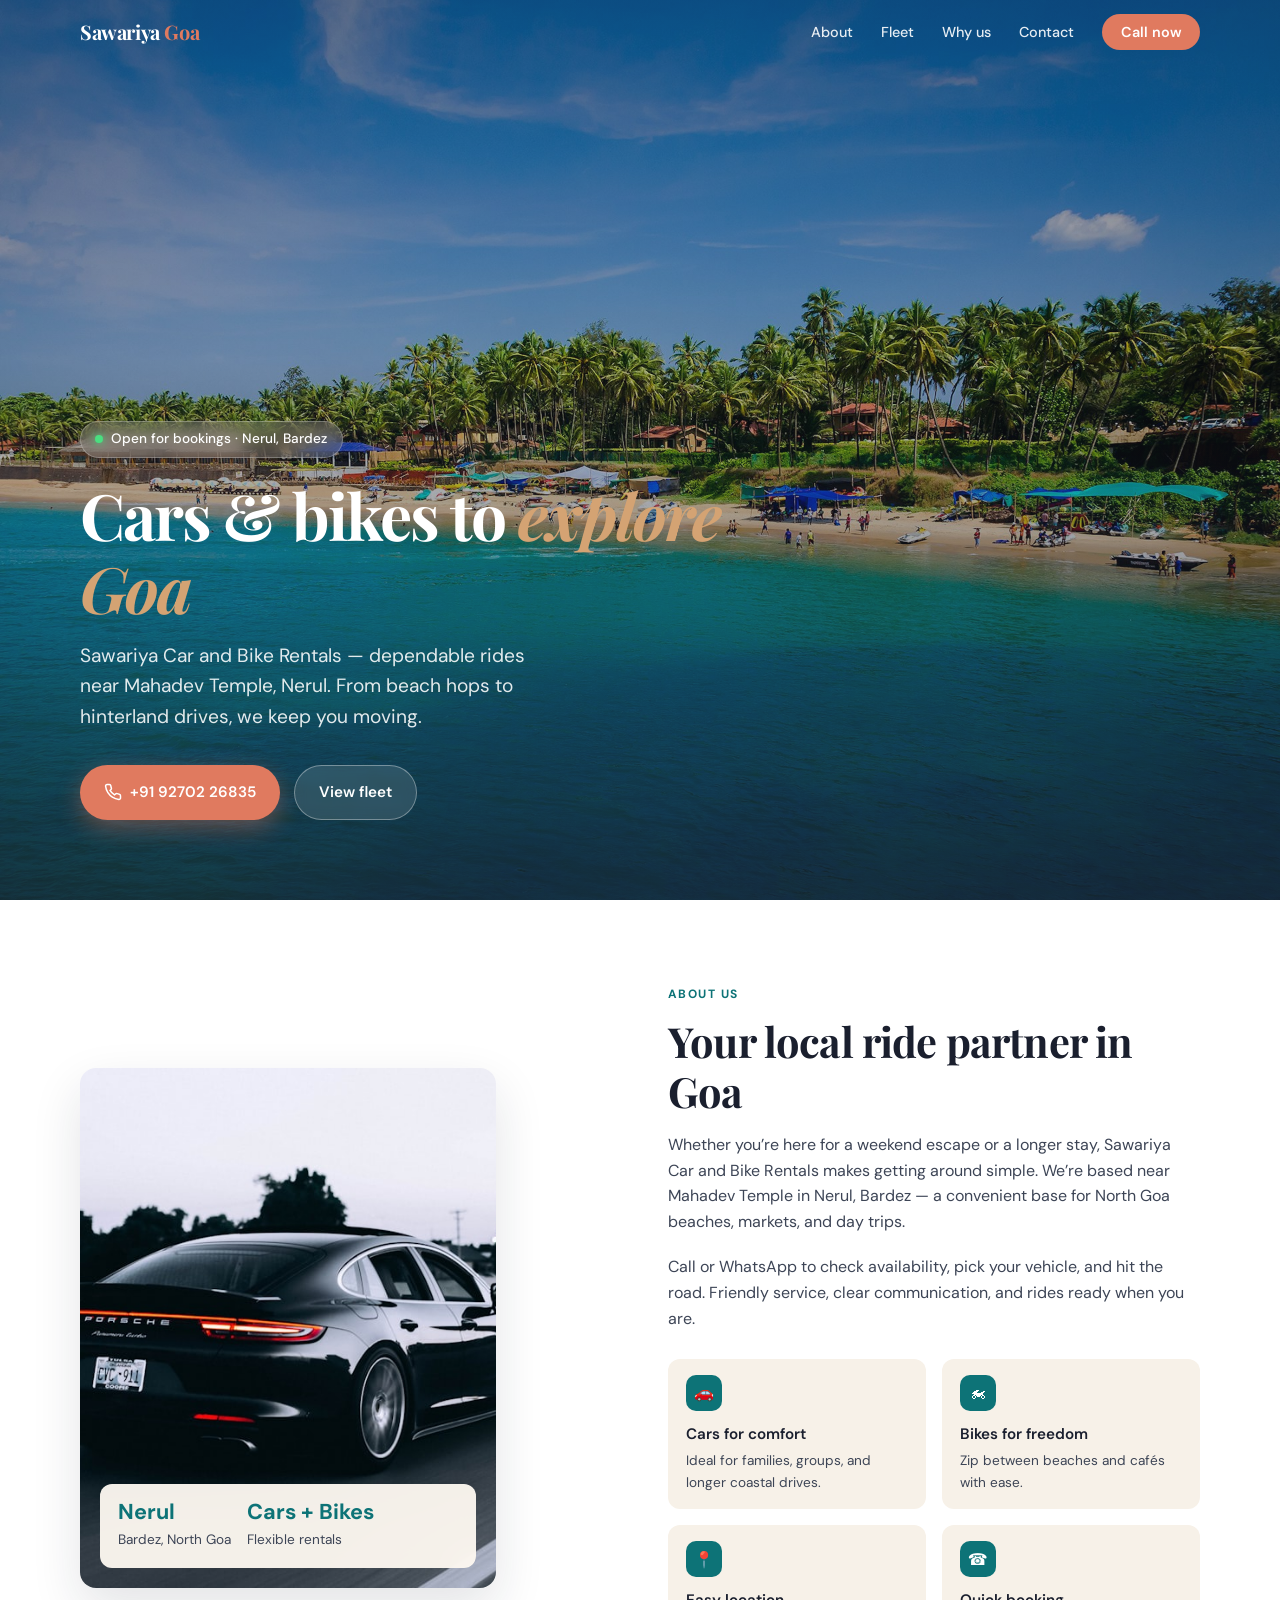
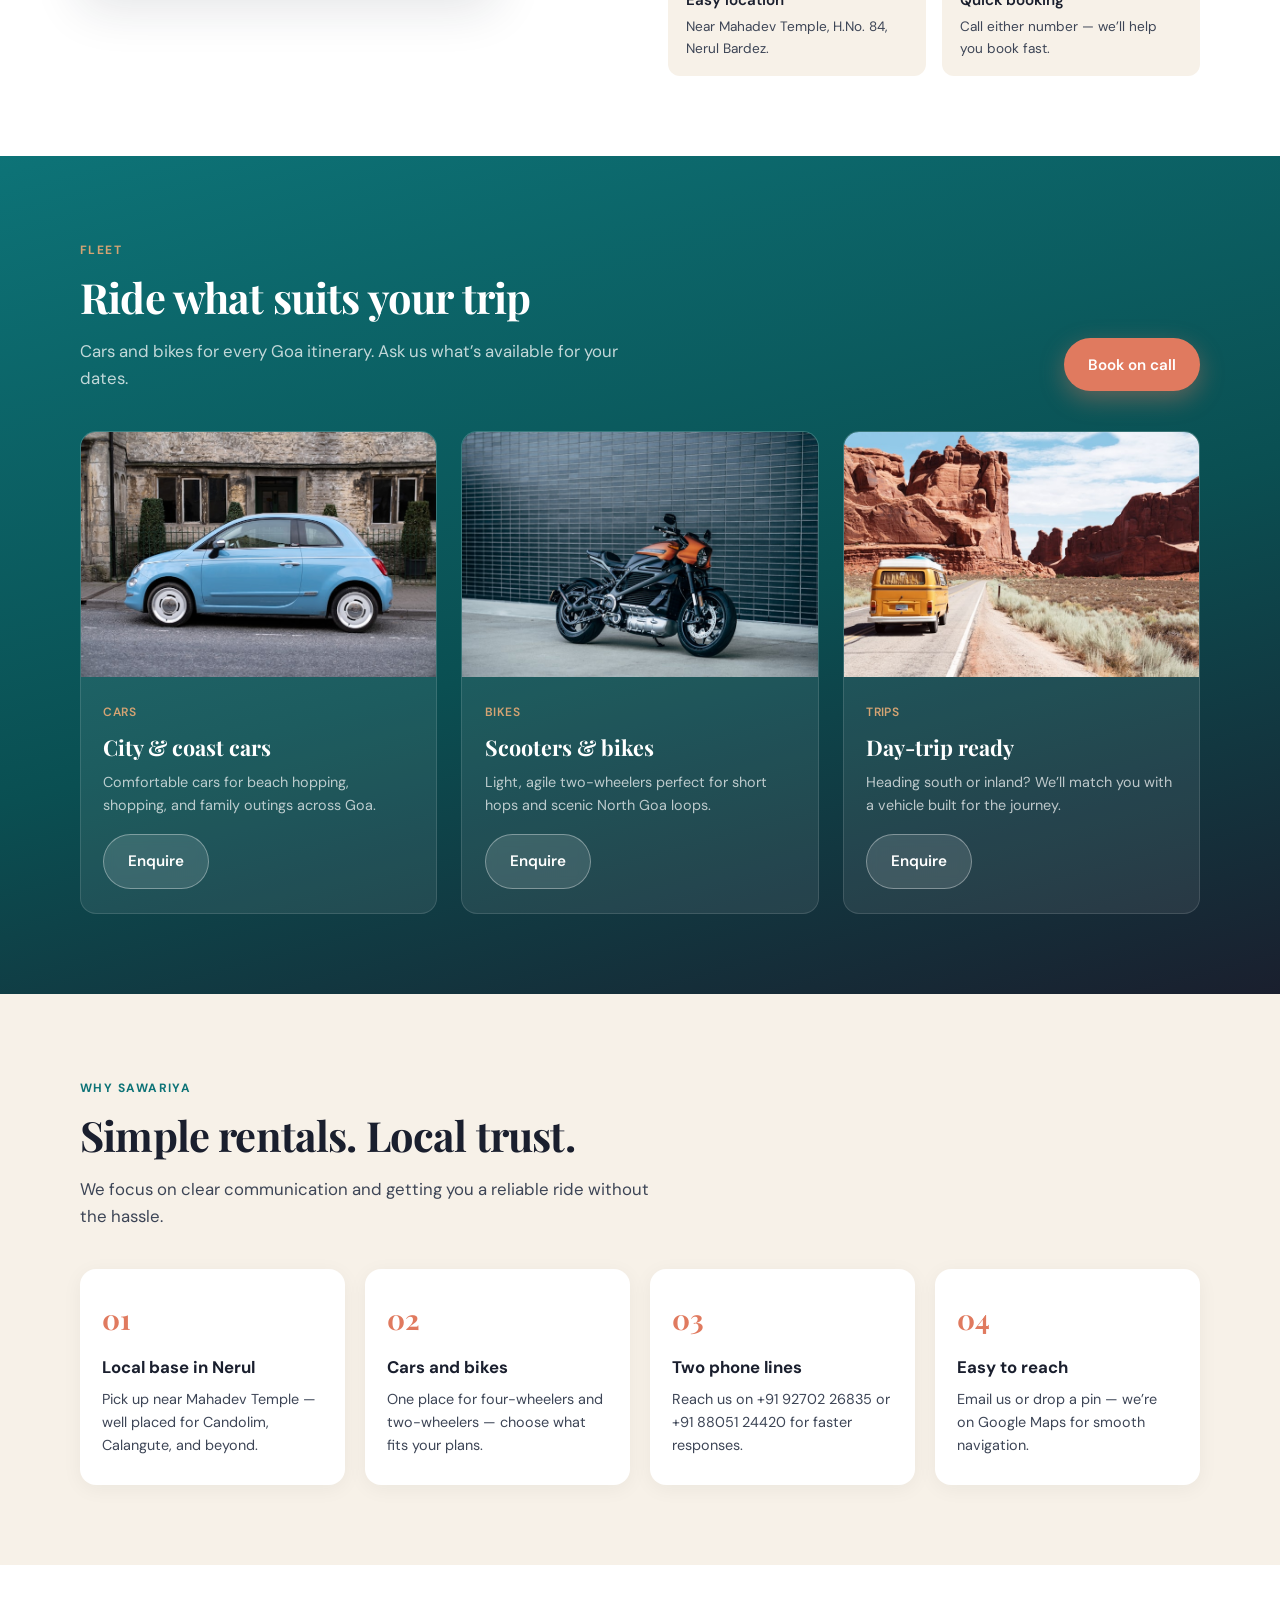
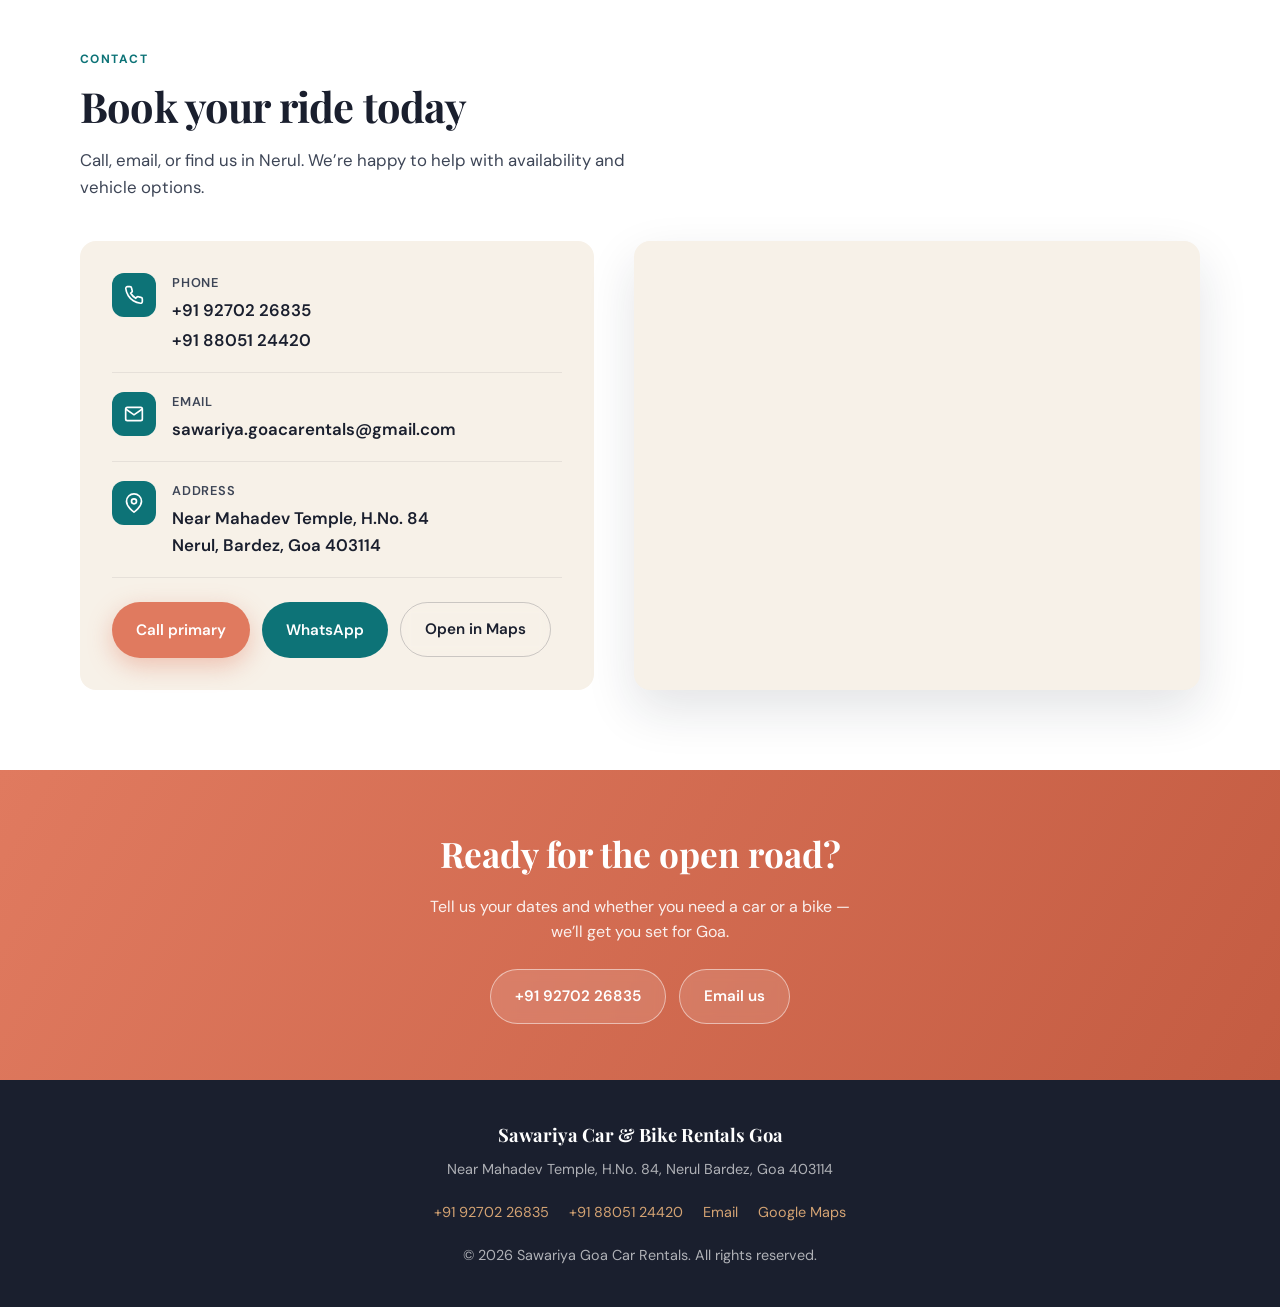
==== index.html @ ad6f406b "intitial commit" ====
<!DOCTYPE html>
<html lang="en">
<head>
  <meta charset="UTF-8" />
  <meta name="viewport" content="width=device-width, initial-scale=1.0" />
  <title>Sawariya Car & Bike Rentals Goa | Explore Goa Your Way</title>
  <meta name="description" content="Sawariya Car and Bike Rentals Goa — reliable cars and bikes near Mahadev Temple, Nerul, Bardez. Call +91 92702 26835." />
  <link rel="preconnect" href="https://fonts.googleapis.com" />
  <link rel="preconnect" href="https://fonts.gstatic.com" crossorigin />
  <link href="https://fonts.googleapis.com/css2?family=DM+Sans:ital,opsz,wght@0,9..40,400;0,9..40,500;0,9..40,600;0,9..40,700;1,9..40,400&family=Playfair+Display:wght@600;700&display=swap" rel="stylesheet" />
  <style>
    :root {
      --sand: #f7f1e8;
      --cream: #fffaf3;
      --ink: #1a1f2e;
      --ink-soft: #3d4556;
      --teal: #0d7377;
      --teal-dark: #095456;
      --coral: #e07a5f;
      --coral-hover: #c96a52;
      --gold: #d4a373;
      --white: #ffffff;
      --shadow: 0 20px 50px rgba(26, 31, 46, 0.12);
      --radius: 16px;
      --max: 1120px;
    }

    *, *::before, *::after { box-sizing: border-box; margin: 0; padding: 0; }

    html { scroll-behavior: smooth; }

    body {
      font-family: "DM Sans", system-ui, sans-serif;
      color: var(--ink);
      background: var(--cream);
      line-height: 1.6;
      overflow-x: hidden;
    }

    img { max-width: 100%; display: block; }

    a { color: inherit; text-decoration: none; }

    /* ——— Nav ——— */
    .nav {
      position: fixed;
      top: 0; left: 0; right: 0;
      z-index: 100;
      padding: 1rem 1.5rem;
      transition: background 0.3s, box-shadow 0.3s, padding 0.3s;
    }

    .nav.scrolled {
      background: rgba(255, 250, 243, 0.92);
      backdrop-filter: blur(12px);
      box-shadow: 0 4px 24px rgba(26, 31, 46, 0.08);
      padding: 0.75rem 1.5rem;
    }

    .nav-inner {
      max-width: var(--max);
      margin: 0 auto;
      display: flex;
      align-items: center;
      justify-content: space-between;
      gap: 1rem;
    }

    .logo {
      font-family: "Playfair Display", serif;
      font-weight: 700;
      font-size: 1.25rem;
      letter-spacing: -0.02em;
      color: var(--white);
      transition: color 0.3s;
    }

    .nav.scrolled .logo { color: var(--ink); }

    .logo span { color: var(--coral); }

    .nav-links {
      display: flex;
      align-items: center;
      gap: 1.75rem;
      list-style: none;
    }

    .nav-links a {
      font-size: 0.9rem;
      font-weight: 500;
      color: rgba(255, 255, 255, 0.9);
      transition: color 0.2s;
    }

    .nav.scrolled .nav-links a { color: var(--ink-soft); }

    .nav-links a:hover { color: var(--coral); }

    .nav-cta {
      background: var(--coral) !important;
      color: var(--white) !important;
      padding: 0.55rem 1.15rem;
      border-radius: 999px;
      font-weight: 600 !important;
    }

    .nav-cta:hover { background: var(--coral-hover) !important; color: var(--white) !important; }

    .menu-btn {
      display: none;
      background: none;
      border: none;
      cursor: pointer;
      padding: 0.25rem;
      flex-direction: column;
      gap: 5px;
    }

    .menu-btn span {
      display: block;
      width: 24px;
      height: 2px;
      background: var(--white);
      border-radius: 2px;
      transition: background 0.3s;
    }

    .nav.scrolled .menu-btn span { background: var(--ink); }

    /* ——— Hero ——— */
    .hero {
      position: relative;
      min-height: 100vh;
      min-height: 100dvh;
      display: flex;
      align-items: flex-end;
      padding: 0 1.5rem 5rem;
      color: var(--white);
      overflow: hidden;
    }

    .hero-bg {
      position: absolute;
      inset: 0;
      z-index: 0;
    }

    .hero-bg img {
      width: 100%;
      height: 100%;
      object-fit: cover;
      object-position: center 40%;
    }

    .hero-bg::after {
      content: "";
      position: absolute;
      inset: 0;
      background: linear-gradient(
        180deg,
        rgba(26, 31, 46, 0.45) 0%,
        rgba(26, 31, 46, 0.25) 40%,
        rgba(26, 31, 46, 0.75) 100%
      );
    }

    .hero-content {
      position: relative;
      z-index: 1;
      max-width: var(--max);
      margin: 0 auto;
      width: 100%;
    }

    .hero-badge {
      display: inline-flex;
      align-items: center;
      gap: 0.5rem;
      background: rgba(255, 255, 255, 0.15);
      backdrop-filter: blur(8px);
      border: 1px solid rgba(255, 255, 255, 0.25);
      padding: 0.4rem 0.9rem;
      border-radius: 999px;
      font-size: 0.85rem;
      font-weight: 500;
      margin-bottom: 1.25rem;
    }

    .hero-badge::before {
      content: "";
      width: 8px;
      height: 8px;
      background: #4ade80;
      border-radius: 50%;
      box-shadow: 0 0 8px #4ade80;
    }

    .hero h1 {
      font-family: "Playfair Display", serif;
      font-size: clamp(2.4rem, 6vw, 4rem);
      font-weight: 700;
      line-height: 1.15;
      letter-spacing: -0.03em;
      max-width: 16ch;
      margin-bottom: 1rem;
    }

    .hero h1 em {
      font-style: italic;
      color: var(--gold);
    }

    .hero-lead {
      font-size: clamp(1rem, 2vw, 1.2rem);
      color: rgba(255, 255, 255, 0.88);
      max-width: 36ch;
      margin-bottom: 2rem;
    }

    .hero-actions {
      display: flex;
      flex-wrap: wrap;
      gap: 0.85rem;
    }

    .btn {
      display: inline-flex;
      align-items: center;
      justify-content: center;
      gap: 0.5rem;
      padding: 0.9rem 1.5rem;
      border-radius: 999px;
      font-weight: 600;
      font-size: 0.95rem;
      border: none;
      cursor: pointer;
      transition: transform 0.2s, background 0.2s, box-shadow 0.2s;
    }

    .btn:hover { transform: translateY(-2px); }

    .btn-primary {
      background: var(--coral);
      color: var(--white);
      box-shadow: 0 8px 24px rgba(224, 122, 95, 0.4);
    }

    .btn-primary:hover { background: var(--coral-hover); }

    .btn-ghost {
      background: rgba(255, 255, 255, 0.12);
      color: var(--white);
      border: 1px solid rgba(255, 255, 255, 0.35);
      backdrop-filter: blur(6px);
    }

    .btn-ghost:hover { background: rgba(255, 255, 255, 0.22); }

    .btn-teal {
      background: var(--teal);
      color: var(--white);
    }

    .btn-teal:hover { background: var(--teal-dark); }

    /* ——— Sections ——— */
    section { padding: 5rem 1.5rem; }

    .section-inner {
      max-width: var(--max);
      margin: 0 auto;
    }

    .section-label {
      display: inline-block;
      font-size: 0.75rem;
      font-weight: 700;
      letter-spacing: 0.12em;
      text-transform: uppercase;
      color: var(--teal);
      margin-bottom: 0.75rem;
    }

    .section-title {
      font-family: "Playfair Display", serif;
      font-size: clamp(1.85rem, 4vw, 2.6rem);
      font-weight: 700;
      letter-spacing: -0.02em;
      line-height: 1.2;
      margin-bottom: 1rem;
    }

    .section-sub {
      color: var(--ink-soft);
      max-width: 48ch;
      font-size: 1.05rem;
    }

    /* ——— About ——— */
    .about {
      background: var(--white);
    }

    .about-grid {
      display: grid;
      grid-template-columns: 1fr 1fr;
      gap: 3.5rem;
      align-items: center;
    }

    .about-visual {
      position: relative;
      border-radius: var(--radius);
      overflow: hidden;
      aspect-ratio: 4/5;
      max-height: 520px;
      box-shadow: var(--shadow);
    }

    .about-visual img {
      width: 100%;
      height: 100%;
      object-fit: cover;
    }

    .about-float {
      position: absolute;
      bottom: 1.25rem;
      left: 1.25rem;
      right: 1.25rem;
      background: rgba(255, 250, 243, 0.95);
      backdrop-filter: blur(10px);
      border-radius: 12px;
      padding: 1rem 1.15rem;
      display: flex;
      gap: 1rem;
      align-items: center;
    }

    .about-float strong {
      display: block;
      font-size: 1.35rem;
      color: var(--teal);
      line-height: 1.2;
    }

    .about-float span {
      font-size: 0.85rem;
      color: var(--ink-soft);
    }

    .about-text p {
      color: var(--ink-soft);
      margin-bottom: 1.25rem;
    }

    .features {
      display: grid;
      grid-template-columns: 1fr 1fr;
      gap: 1rem;
      margin-top: 1.75rem;
    }

    .feature {
      background: var(--sand);
      border-radius: 12px;
      padding: 1rem 1.1rem;
    }

    .feature-icon {
      width: 36px;
      height: 36px;
      border-radius: 10px;
      background: var(--teal);
      color: white;
      display: flex;
      align-items: center;
      justify-content: center;
      margin-bottom: 0.65rem;
      font-size: 1rem;
    }

    .feature h3 {
      font-size: 0.95rem;
      font-weight: 600;
      margin-bottom: 0.25rem;
    }

    .feature p {
      font-size: 0.85rem;
      color: var(--ink-soft);
      margin: 0;
    }

    /* ——— Fleet ——— */
    .fleet {
      background: linear-gradient(165deg, #0d7377 0%, #0a4f52 55%, #1a1f2e 100%);
      color: var(--white);
    }

    .fleet .section-label { color: var(--gold); }

    .fleet .section-sub { color: rgba(255, 255, 255, 0.75); }

    .fleet-header {
      display: flex;
      flex-wrap: wrap;
      justify-content: space-between;
      align-items: flex-end;
      gap: 1.5rem;
      margin-bottom: 2.5rem;
    }

    .fleet-cards {
      display: grid;
      grid-template-columns: repeat(3, 1fr);
      gap: 1.5rem;
    }

    .fleet-card {
      background: rgba(255, 255, 255, 0.08);
      border: 1px solid rgba(255, 255, 255, 0.12);
      border-radius: var(--radius);
      overflow: hidden;
      transition: transform 0.25s, background 0.25s;
    }

    .fleet-card:hover {
      transform: translateY(-6px);
      background: rgba(255, 255, 255, 0.12);
    }

    .fleet-card-img {
      aspect-ratio: 16/11;
      overflow: hidden;
    }

    .fleet-card-img img {
      width: 100%;
      height: 100%;
      object-fit: cover;
      transition: transform 0.4s;
    }

    .fleet-card:hover .fleet-card-img img { transform: scale(1.06); }

    .fleet-card-body { padding: 1.35rem 1.4rem 1.5rem; }

    .fleet-card-body h3 {
      font-family: "Playfair Display", serif;
      font-size: 1.35rem;
      margin-bottom: 0.4rem;
    }

    .fleet-card-body p {
      font-size: 0.9rem;
      color: rgba(255, 255, 255, 0.7);
      margin-bottom: 1rem;
    }

    .fleet-tag {
      display: inline-block;
      font-size: 0.75rem;
      font-weight: 600;
      letter-spacing: 0.04em;
      text-transform: uppercase;
      color: var(--gold);
      margin-bottom: 0.5rem;
    }

    /* ——— Why ——— */
    .why { background: var(--sand); }

    .why-grid {
      display: grid;
      grid-template-columns: repeat(4, 1fr);
      gap: 1.25rem;
      margin-top: 2.5rem;
    }

    .why-card {
      background: var(--white);
      border-radius: var(--radius);
      padding: 1.75rem 1.4rem;
      box-shadow: 0 4px 20px rgba(26, 31, 46, 0.05);
      transition: transform 0.2s, box-shadow 0.2s;
    }

    .why-card:hover {
      transform: translateY(-4px);
      box-shadow: var(--shadow);
    }

    .why-num {
      font-family: "Playfair Display", serif;
      font-size: 1.75rem;
      color: var(--coral);
      font-weight: 700;
      margin-bottom: 0.75rem;
    }

    .why-card h3 {
      font-size: 1.05rem;
      margin-bottom: 0.4rem;
    }

    .why-card p {
      font-size: 0.9rem;
      color: var(--ink-soft);
    }

    /* ——— Contact ——— */
    .contact { background: var(--white); }

    .contact-grid {
      display: grid;
      grid-template-columns: 1fr 1.1fr;
      gap: 2.5rem;
      margin-top: 2.5rem;
    }

    .contact-card {
      background: var(--sand);
      border-radius: var(--radius);
      padding: 2rem;
    }

    .contact-item {
      display: flex;
      gap: 1rem;
      padding: 1.15rem 0;
      border-bottom: 1px solid rgba(26, 31, 46, 0.08);
    }

    .contact-item:last-child { border-bottom: none; padding-bottom: 0; }
    .contact-item:first-child { padding-top: 0; }

    .contact-icon {
      width: 44px;
      height: 44px;
      border-radius: 12px;
      background: var(--teal);
      color: white;
      display: flex;
      align-items: center;
      justify-content: center;
      flex-shrink: 0;
    }

    .contact-item h3 {
      font-size: 0.8rem;
      text-transform: uppercase;
      letter-spacing: 0.06em;
      color: var(--ink-soft);
      font-weight: 600;
      margin-bottom: 0.25rem;
    }

    .contact-item a,
    .contact-item p {
      font-weight: 600;
      font-size: 1.05rem;
      color: var(--ink);
    }

    .contact-item a:hover { color: var(--teal); }

    .contact-phones {
      display: flex;
      flex-direction: column;
      gap: 0.2rem;
    }

    .map-wrap {
      border-radius: var(--radius);
      overflow: hidden;
      min-height: 360px;
      height: 100%;
      box-shadow: var(--shadow);
      background: var(--sand);
    }

    .map-wrap iframe {
      width: 100%;
      height: 100%;
      min-height: 360px;
      border: 0;
    }

    .contact-cta-row {
      display: flex;
      flex-wrap: wrap;
      gap: 0.75rem;
      margin-top: 1.5rem;
    }

    /* ——— CTA band ——— */
    .cta-band {
      background: linear-gradient(120deg, var(--coral) 0%, #c45c42 100%);
      color: white;
      padding: 3.5rem 1.5rem;
      text-align: center;
    }

    .cta-band h2 {
      font-family: "Playfair Display", serif;
      font-size: clamp(1.6rem, 3.5vw, 2.2rem);
      margin-bottom: 0.75rem;
    }

    .cta-band p {
      opacity: 0.9;
      margin-bottom: 1.5rem;
      max-width: 40ch;
      margin-left: auto;
      margin-right: auto;
    }

    .cta-band .btn-ghost {
      border-color: rgba(255, 255, 255, 0.5);
    }

    /* ——— Footer ——— */
    footer {
      background: var(--ink);
      color: rgba(255, 255, 255, 0.65);
      padding: 2.5rem 1.5rem;
      text-align: center;
      font-size: 0.9rem;
    }

    footer strong {
      color: white;
      font-family: "Playfair Display", serif;
      font-size: 1.15rem;
      display: block;
      margin-bottom: 0.5rem;
    }

    footer a { color: var(--gold); }
    footer a:hover { text-decoration: underline; }

    .footer-links {
      display: flex;
      justify-content: center;
      flex-wrap: wrap;
      gap: 1.25rem;
      margin: 1.25rem 0;
    }

    /* ——— Mobile ——— */
    @media (max-width: 900px) {
      .about-grid,
      .contact-grid {
        grid-template-columns: 1fr;
      }

      .about-visual {
        max-height: 400px;
        aspect-ratio: 16/10;
      }

      .fleet-cards {
        grid-template-columns: 1fr;
      }

      .why-grid {
        grid-template-columns: 1fr 1fr;
      }
    }

    @media (max-width: 700px) {
      .menu-btn { display: flex; }

      .nav-links {
        position: fixed;
        top: 0;
        right: 0;
        height: 100vh;
        width: min(280px, 85vw);
        background: var(--cream);
        flex-direction: column;
        align-items: flex-start;
        padding: 5rem 1.75rem 2rem;
        gap: 1.25rem;
        box-shadow: -8px 0 40px rgba(0, 0, 0, 0.15);
        transform: translateX(100%);
        transition: transform 0.3s ease;
      }

      .nav-links.open { transform: translateX(0); }

      .nav-links a { color: var(--ink) !important; }

      .nav-cta {
        width: 100%;
        text-align: center;
      }

      .features { grid-template-columns: 1fr; }

      .why-grid { grid-template-columns: 1fr; }

      .hero { padding-bottom: 3.5rem; }
    }
  </style>
</head>
<body>
  <header class="nav" id="nav">
    <div class="nav-inner">
      <a href="#" class="logo">Sawariya <span>Goa</span></a>
      <button class="menu-btn" id="menuBtn" aria-label="Open menu" type="button">
        <span></span><span></span><span></span>
      </button>
      <ul class="nav-links" id="navLinks">
        <li><a href="#about">About</a></li>
        <li><a href="#fleet">Fleet</a></li>
        <li><a href="#why">Why us</a></li>
        <li><a href="#contact">Contact</a></li>
        <li><a class="nav-cta" href="tel:+919270226835">Call now</a></li>
      </ul>
    </div>
  </header>

  <section class="hero">
    <div class="hero-bg">
      <img
        src="images/hero-goa.jpg"
        alt="Scenic Goa beach coastline"
        width="1920"
        height="1080"
        fetchpriority="high"
      />
    </div>
    <div class="hero-content">
      <div class="hero-badge">Open for bookings · Nerul, Bardez</div>
      <h1>Cars &amp; bikes to <em>explore Goa</em></h1>
      <p class="hero-lead">
        Sawariya Car and Bike Rentals — dependable rides near Mahadev Temple, Nerul. From beach hops to hinterland drives, we keep you moving.
      </p>
      <div class="hero-actions">
        <a class="btn btn-primary" href="tel:+919270226835">
          <svg width="18" height="18" viewBox="0 0 24 24" fill="none" stroke="currentColor" stroke-width="2" aria-hidden="true"><path d="M22 16.92v3a2 2 0 0 1-2.18 2 19.79 19.79 0 0 1-8.63-3.07 19.5 19.5 0 0 1-6-6 19.79 19.79 0 0 1-3.07-8.67A2 2 0 0 1 4.11 2h3a2 2 0 0 1 2 1.72c.127.96.361 1.903.7 2.81a2 2 0 0 1-.45 2.11L8.09 9.91a16 16 0 0 0 6 6l1.27-1.27a2 2 0 0 1 2.11-.45c.907.339 1.85.573 2.81.7A2 2 0 0 1 22 16.92z"/></svg>
          +91 92702 26835
        </a>
        <a class="btn btn-ghost" href="#fleet">View fleet</a>
      </div>
    </div>
  </section>

  <section class="about" id="about">
    <div class="section-inner about-grid">
      <div class="about-visual">
        <img
          src="images/about-car.jpg"
          alt="Premium rental car on the road"
          width="900"
          height="1125"
          loading="lazy"
        />
        <div class="about-float">
          <div>
            <strong>Nerul</strong>
            <span>Bardez, North Goa</span>
          </div>
          <div>
            <strong>Cars + Bikes</strong>
            <span>Flexible rentals</span>
          </div>
        </div>
      </div>
      <div class="about-text">
        <span class="section-label">About us</span>
        <h2 class="section-title">Your local ride partner in Goa</h2>
        <p>
          Whether you’re here for a weekend escape or a longer stay, Sawariya Car and Bike Rentals makes getting around simple. We’re based near Mahadev Temple in Nerul, Bardez — a convenient base for North Goa beaches, markets, and day trips.
        </p>
        <p>
          Call or WhatsApp to check availability, pick your vehicle, and hit the road. Friendly service, clear communication, and rides ready when you are.
        </p>
        <div class="features">
          <div class="feature">
            <div class="feature-icon" aria-hidden="true">🚗</div>
            <h3>Cars for comfort</h3>
            <p>Ideal for families, groups, and longer coastal drives.</p>
          </div>
          <div class="feature">
            <div class="feature-icon" aria-hidden="true">🏍</div>
            <h3>Bikes for freedom</h3>
            <p>Zip between beaches and cafés with ease.</p>
          </div>
          <div class="feature">
            <div class="feature-icon" aria-hidden="true">📍</div>
            <h3>Easy location</h3>
            <p>Near Mahadev Temple, H.No. 84, Nerul Bardez.</p>
          </div>
          <div class="feature">
            <div class="feature-icon" aria-hidden="true">☎</div>
            <h3>Quick booking</h3>
            <p>Call either number — we’ll help you book fast.</p>
          </div>
        </div>
      </div>
    </div>
  </section>

  <section class="fleet" id="fleet">
    <div class="section-inner">
      <div class="fleet-header">
        <div>
          <span class="section-label">Fleet</span>
          <h2 class="section-title">Ride what suits your trip</h2>
          <p class="section-sub">Cars and bikes for every Goa itinerary. Ask us what’s available for your dates.</p>
        </div>
        <a class="btn btn-primary" href="tel:+918805124420">Book on call</a>
      </div>
      <div class="fleet-cards">
        <article class="fleet-card">
          <div class="fleet-card-img">
            <img
              src="images/fleet-car.jpg"
              alt="Compact rental car"
              width="800"
              height="550"
              loading="lazy"
            />
          </div>
          <div class="fleet-card-body">
            <span class="fleet-tag">Cars</span>
            <h3>City &amp; coast cars</h3>
            <p>Comfortable cars for beach hopping, shopping, and family outings across Goa.</p>
            <a class="btn btn-ghost" href="tel:+919270226835">Enquire</a>
          </div>
        </article>
        <article class="fleet-card">
          <div class="fleet-card-img">
            <img
              src="images/fleet-bike.jpg"
              alt="Motorcycle for rent"
              width="800"
              height="550"
              loading="lazy"
            />
          </div>
          <div class="fleet-card-body">
            <span class="fleet-tag">Bikes</span>
            <h3>Scooters &amp; bikes</h3>
            <p>Light, agile two-wheelers perfect for short hops and scenic North Goa loops.</p>
            <a class="btn btn-ghost" href="tel:+919270226835">Enquire</a>
          </div>
        </article>
        <article class="fleet-card">
          <div class="fleet-card-img">
            <img
              src="images/fleet-trip.jpg"
              alt="Road trip adventure"
              width="800"
              height="550"
              loading="lazy"
            />
          </div>
          <div class="fleet-card-body">
            <span class="fleet-tag">Trips</span>
            <h3>Day-trip ready</h3>
            <p>Heading south or inland? We’ll match you with a vehicle built for the journey.</p>
            <a class="btn btn-ghost" href="tel:+918805124420">Enquire</a>
          </div>
        </article>
      </div>
    </div>
  </section>

  <section class="why" id="why">
    <div class="section-inner">
      <span class="section-label">Why Sawariya</span>
      <h2 class="section-title">Simple rentals. Local trust.</h2>
      <p class="section-sub">We focus on clear communication and getting you a reliable ride without the hassle.</p>
      <div class="why-grid">
        <div class="why-card">
          <div class="why-num">01</div>
          <h3>Local base in Nerul</h3>
          <p>Pick up near Mahadev Temple — well placed for Candolim, Calangute, and beyond.</p>
        </div>
        <div class="why-card">
          <div class="why-num">02</div>
          <h3>Cars and bikes</h3>
          <p>One place for four-wheelers and two-wheelers — choose what fits your plans.</p>
        </div>
        <div class="why-card">
          <div class="why-num">03</div>
          <h3>Two phone lines</h3>
          <p>Reach us on +91 92702 26835 or +91 88051 24420 for faster responses.</p>
        </div>
        <div class="why-card">
          <div class="why-num">04</div>
          <h3>Easy to reach</h3>
          <p>Email us or drop a pin — we’re on Google Maps for smooth navigation.</p>
        </div>
      </div>
    </div>
  </section>

  <section class="contact" id="contact">
    <div class="section-inner">
      <span class="section-label">Contact</span>
      <h2 class="section-title">Book your ride today</h2>
      <p class="section-sub">Call, email, or find us in Nerul. We’re happy to help with availability and vehicle options.</p>

      <div class="contact-grid">
        <div class="contact-card">
          <div class="contact-item">
            <div class="contact-icon" aria-hidden="true">
              <svg width="20" height="20" viewBox="0 0 24 24" fill="none" stroke="currentColor" stroke-width="2"><path d="M22 16.92v3a2 2 0 0 1-2.18 2 19.79 19.79 0 0 1-8.63-3.07 19.5 19.5 0 0 1-6-6 19.79 19.79 0 0 1-3.07-8.67A2 2 0 0 1 4.11 2h3a2 2 0 0 1 2 1.72c.127.96.361 1.903.7 2.81a2 2 0 0 1-.45 2.11L8.09 9.91a16 16 0 0 0 6 6l1.27-1.27a2 2 0 0 1 2.11-.45c.907.339 1.85.573 2.81.7A2 2 0 0 1 22 16.92z"/></svg>
            </div>
            <div>
              <h3>Phone</h3>
              <div class="contact-phones">
                <a href="tel:+919270226835">+91 92702 26835</a>
                <a href="tel:+918805124420">+91 88051 24420</a>
              </div>
            </div>
          </div>
          <div class="contact-item">
            <div class="contact-icon" aria-hidden="true">
              <svg width="20" height="20" viewBox="0 0 24 24" fill="none" stroke="currentColor" stroke-width="2"><path d="M4 4h16c1.1 0 2 .9 2 2v12c0 1.1-.9 2-2 2H4c-1.1 0-2-.9-2-2V6c0-1.1.9-2 2-2z"/><polyline points="22,6 12,13 2,6"/></svg>
            </div>
            <div>
              <h3>Email</h3>
              <a href="mailto:sawariya.goacarentals@gmail.com">sawariya.goacarentals@gmail.com</a>
            </div>
          </div>
          <div class="contact-item">
            <div class="contact-icon" aria-hidden="true">
              <svg width="20" height="20" viewBox="0 0 24 24" fill="none" stroke="currentColor" stroke-width="2"><path d="M21 10c0 7-9 13-9 13s-9-6-9-13a9 9 0 0 1 18 0z"/><circle cx="12" cy="10" r="3"/></svg>
            </div>
            <div>
              <h3>Address</h3>
              <p>Near Mahadev Temple, H.No. 84<br />Nerul, Bardez, Goa 403114</p>
            </div>
          </div>
          <div class="contact-cta-row">
            <a class="btn btn-primary" href="tel:+919270226835">Call primary</a>
            <a class="btn btn-teal" href="https://wa.me/919270226835" target="_blank" rel="noopener noreferrer">WhatsApp</a>
            <a class="btn btn-ghost" style="background:transparent;color:var(--ink);border:1px solid rgba(26,31,46,0.2)" href="https://maps.google.com/maps?q=15.506216049194336%2C73.8008041381836&amp;z=17&amp;hl=en" target="_blank" rel="noopener noreferrer">Open in Maps</a>
          </div>
        </div>
        <div class="map-wrap">
          <iframe
            title="Sawariya Car and Bike Rentals Goa location map"
            src="https://maps.google.com/maps?q=15.506216049194336,73.8008041381836&amp;z=16&amp;output=embed"
            loading="lazy"
            referrerpolicy="no-referrer-when-downgrade"
            allowfullscreen
          ></iframe>
        </div>
      </div>
    </div>
  </section>

  <div class="cta-band">
    <h2>Ready for the open road?</h2>
    <p>Tell us your dates and whether you need a car or a bike — we’ll get you set for Goa.</p>
    <div class="hero-actions" style="justify-content:center">
      <a class="btn btn-ghost" href="tel:+919270226835">+91 92702 26835</a>
      <a class="btn btn-ghost" href="mailto:sawariya.goacarentals@gmail.com">Email us</a>
    </div>
  </div>

  <footer>
    <strong>Sawariya Car &amp; Bike Rentals Goa</strong>
    Near Mahadev Temple, H.No. 84, Nerul Bardez, Goa 403114
    <div class="footer-links">
      <a href="tel:+919270226835">+91 92702 26835</a>
      <a href="tel:+918805124420">+91 88051 24420</a>
      <a href="mailto:sawariya.goacarentals@gmail.com">Email</a>
      <a href="https://maps.google.com/maps?q=15.506216049194336%2C73.8008041381836&amp;z=17&amp;hl=en" target="_blank" rel="noopener noreferrer">Google Maps</a>
    </div>
    <p>&copy; <span id="year"></span> Sawariya Goa Car Rentals. All rights reserved.</p>
  </footer>

  <script>
    document.getElementById("year").textContent = new Date().getFullYear();

    const nav = document.getElementById("nav");
    const menuBtn = document.getElementById("menuBtn");
    const navLinks = document.getElementById("navLinks");

    window.addEventListener("scroll", () => {
      nav.classList.toggle("scrolled", window.scrollY > 40);
    }, { passive: true });

    menuBtn.addEventListener("click", () => {
      navLinks.classList.toggle("open");
    });

    navLinks.querySelectorAll("a").forEach((link) => {
      link.addEventListener("click", () => navLinks.classList.remove("open"));
    });
  </script>
</body>
</html>
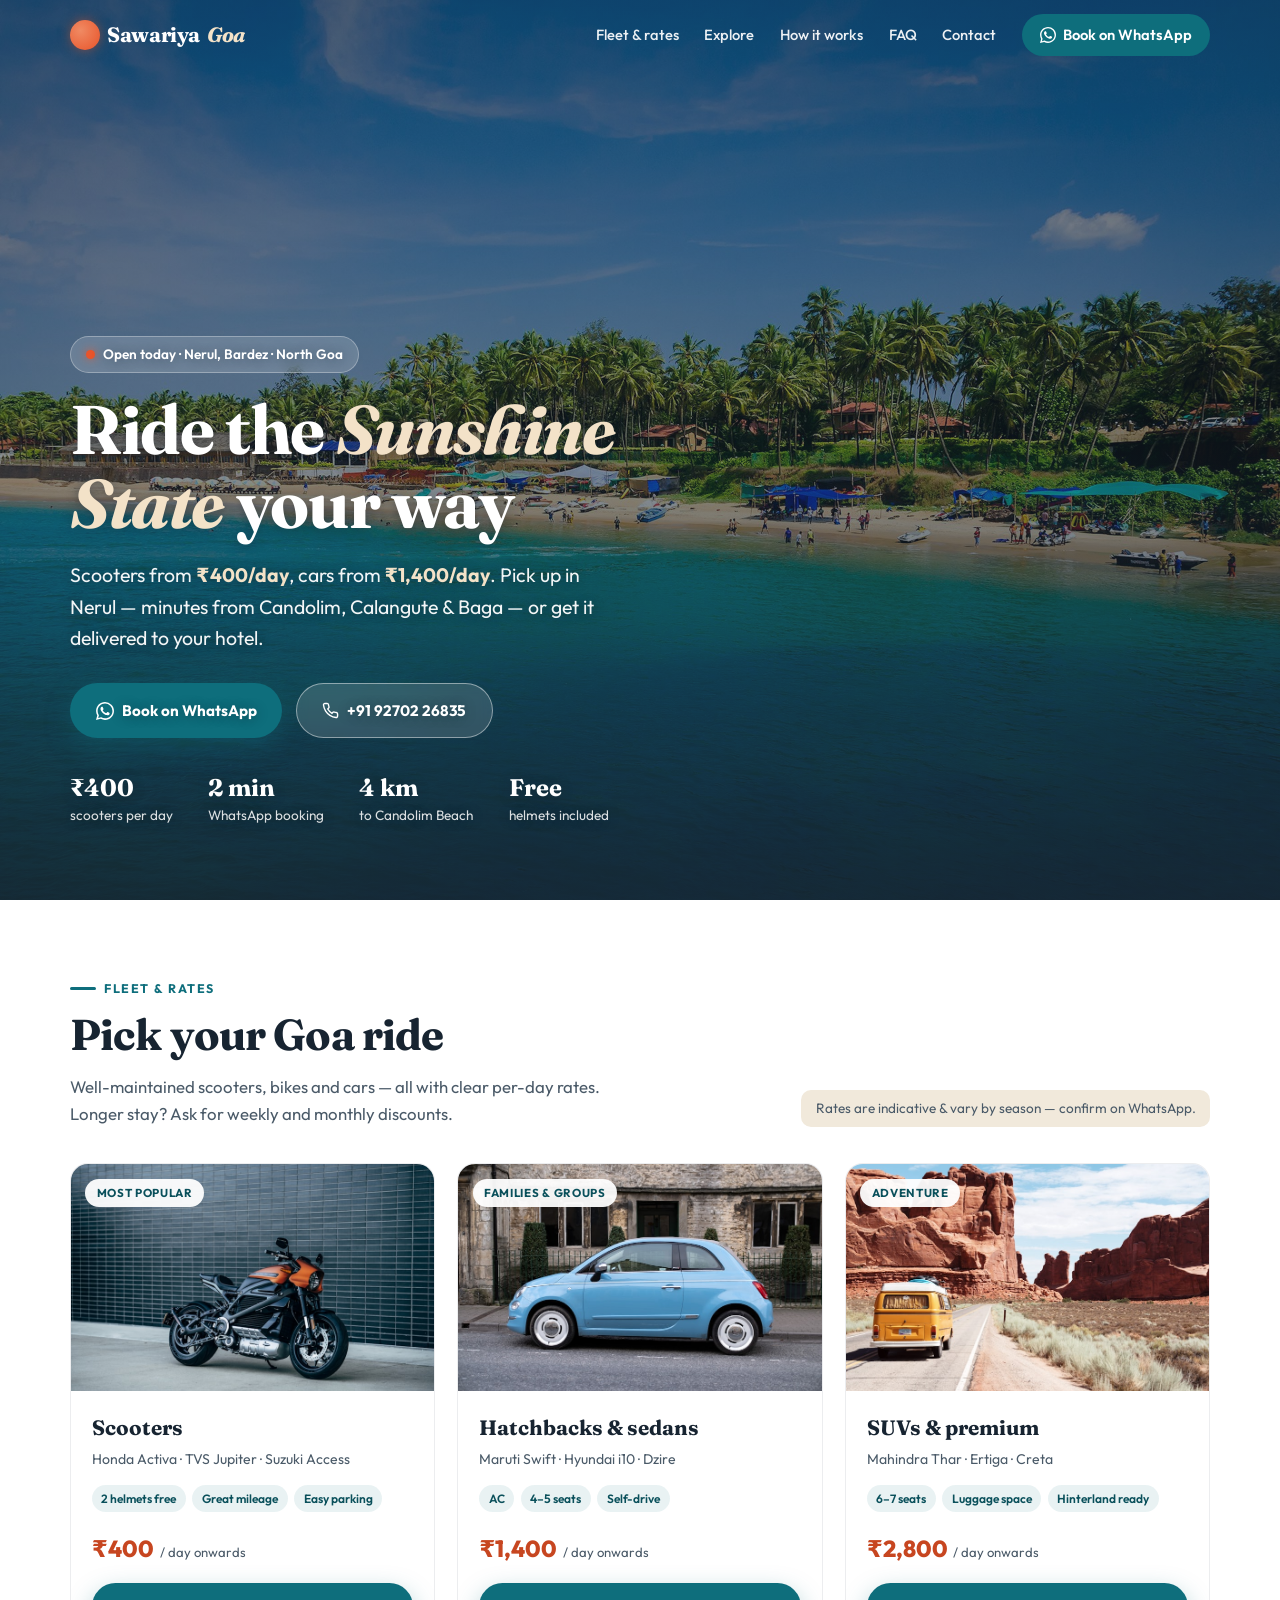
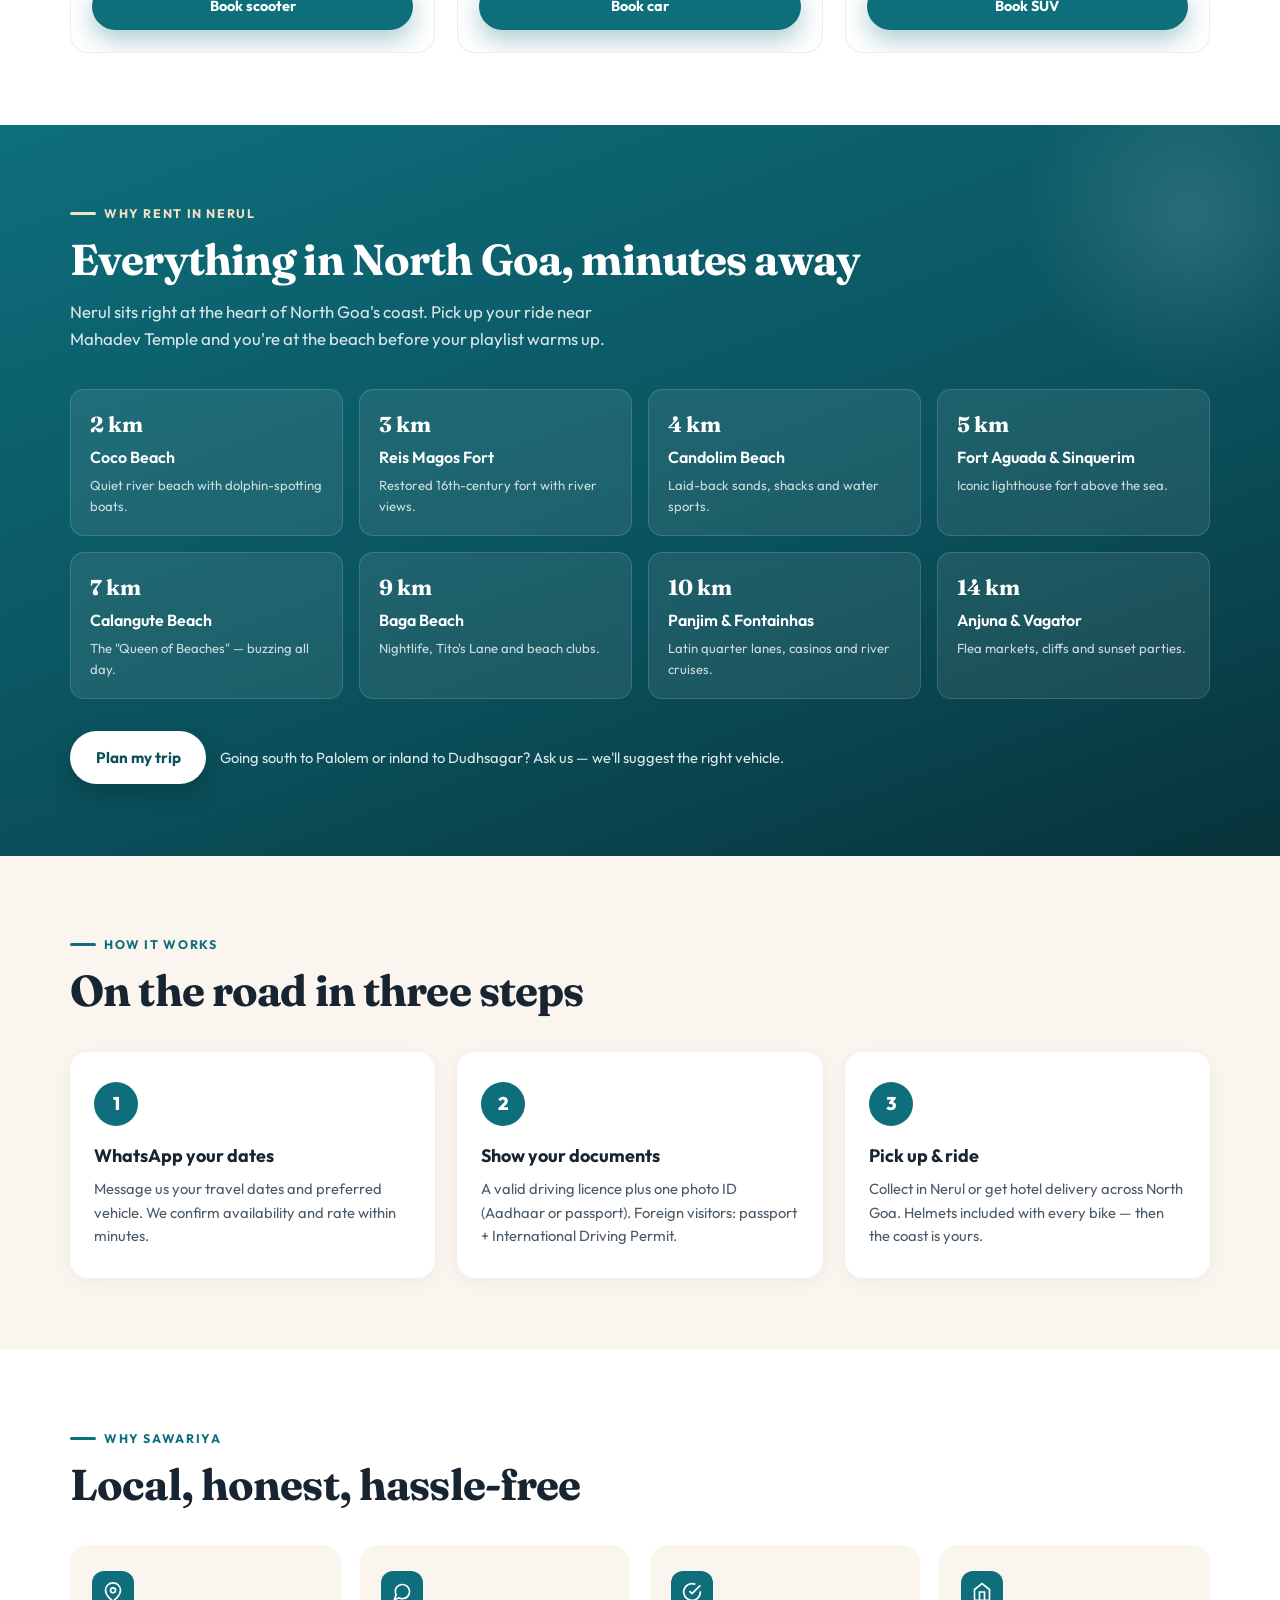
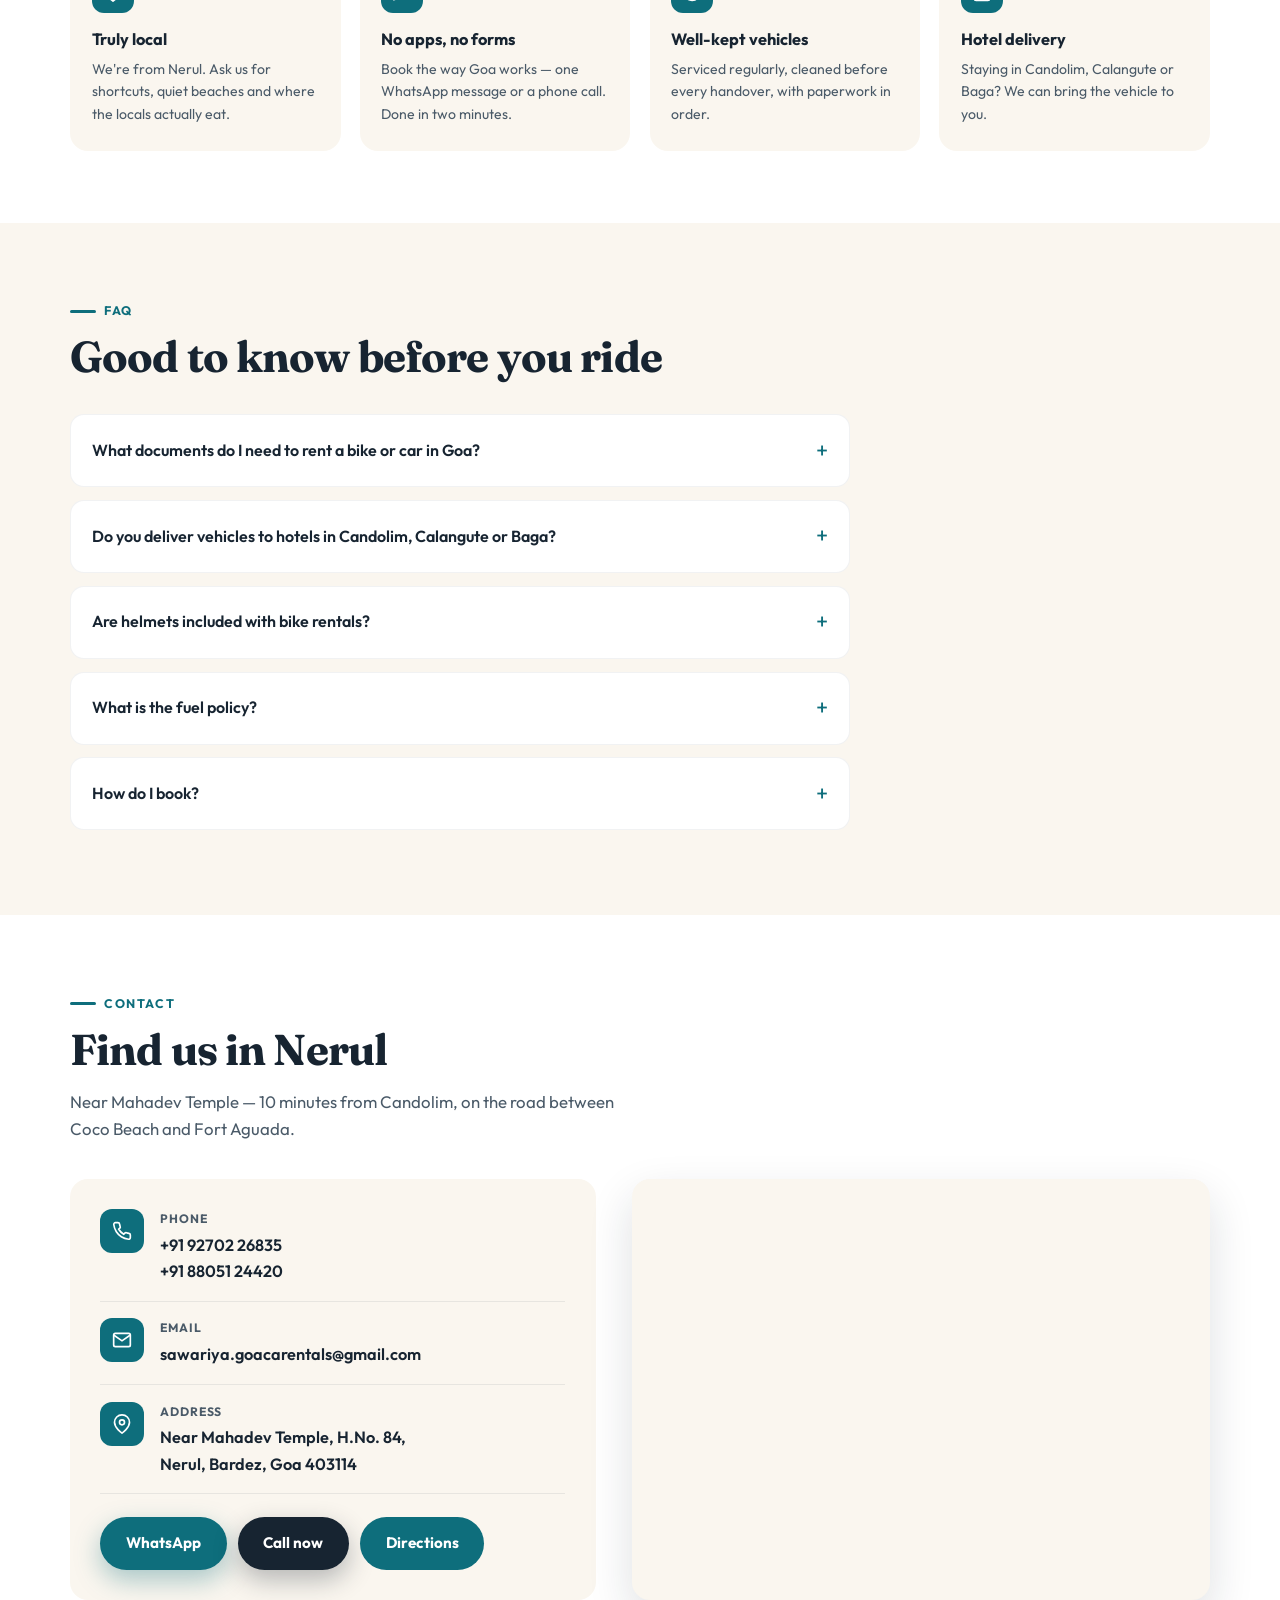
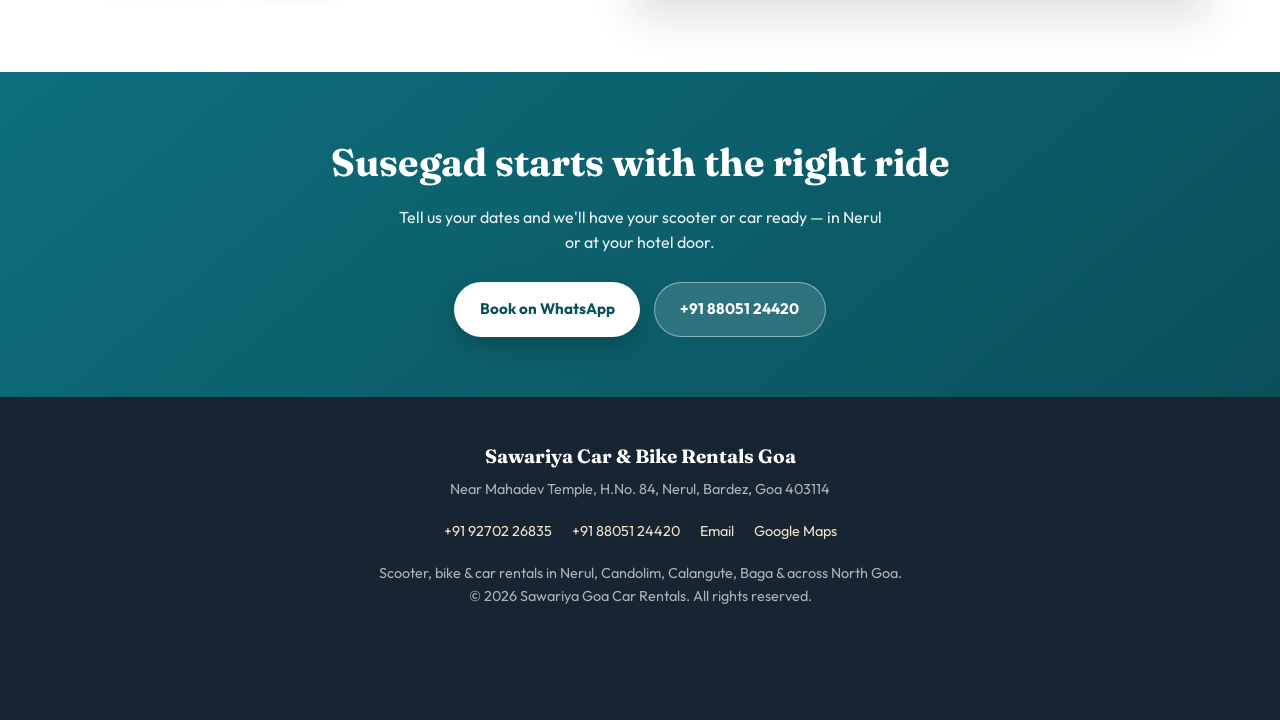
==== commit 5848b247: "Redesign site: Goa-focused conversion-optimized layout, mobile UX, SEO (structured data, sitemap, ro" ====
--- a/index.html
+++ b/index.html
@@ -2,923 +2,691 @@
 <html lang="en">
 <head>
   <meta charset="UTF-8" />
+  <meta name="author" content="Sawariya Car and Bike Rentals Goa" />
   <meta name="viewport" content="width=device-width, initial-scale=1.0" />
-  <title>Sawariya Car & Bike Rentals Goa | Explore Goa Your Way</title>
-  <meta name="description" content="Sawariya Car and Bike Rentals Goa — reliable cars and bikes near Mahadev Temple, Nerul, Bardez. Call +91 92702 26835." />
+  <title>Sawariya Car &amp; Bike Rentals Goa | Scooter &amp; Car Hire in Nerul, North Goa</title>
+  <meta name="description" content="Rent scooters, bikes & cars in North Goa from ₹400/day. Sawariya Rentals in Nerul, Bardez — minutes from Candolim, Calangute & Baga. Free helmet, easy WhatsApp booking. Call +91 92702 26835." />
+  <meta name="keywords" content="bike rental goa, scooter rental north goa, car rental goa, activa on rent goa, bike hire nerul, car hire candolim, rent a car calangute, self drive car goa" />
+  <meta name="robots" content="index, follow" />
+  <meta name="geo.region" content="IN-GA" />
+  <meta name="geo.placename" content="Nerul, Bardez, Goa" />
+  <meta name="geo.position" content="15.506216;73.800804" />
+  <meta name="ICBM" content="15.506216, 73.800804" />
+  <link rel="canonical" href="https://dattaprasad-r-ekavade.github.io/sawariyagoacarentals/" />
+
+  <!-- Open Graph -->
+  <meta property="og:type" content="website" />
+  <meta property="og:title" content="Sawariya Car & Bike Rentals Goa — Ride the Sunshine State" />
+  <meta property="og:description" content="Scooters from ₹400/day, cars from ₹1,400/day. Based in Nerul, minutes from North Goa's best beaches. Book on WhatsApp in 2 minutes." />
+  <meta property="og:image" content="https://dattaprasad-r-ekavade.github.io/sawariyagoacarentals/images/hero-goa.jpg" />
+  <meta property="og:url" content="https://dattaprasad-r-ekavade.github.io/sawariyagoacarentals/" />
+  <meta property="og:locale" content="en_IN" />
+  <meta property="og:site_name" content="Sawariya Car & Bike Rentals Goa" />
+
+  <!-- Twitter -->
+  <meta name="twitter:card" content="summary_large_image" />
+  <meta name="twitter:title" content="Sawariya Car & Bike Rentals Goa" />
+  <meta name="twitter:description" content="Scooters from ₹400/day, cars from ₹1,400/day in North Goa. Book on WhatsApp." />
+  <meta name="twitter:image" content="https://dattaprasad-r-ekavade.github.io/sawariyagoacarentals/images/hero-goa.jpg" />
+
   <link rel="preconnect" href="https://fonts.googleapis.com" />
   <link rel="preconnect" href="https://fonts.gstatic.com" crossorigin />
-  <link href="https://fonts.googleapis.com/css2?family=DM+Sans:ital,opsz,wght@0,9..40,400;0,9..40,500;0,9..40,600;0,9..40,700;1,9..40,400&family=Playfair+Display:wght@600;700&display=swap" rel="stylesheet" />
+  <link href="https://fonts.googleapis.com/css2?family=Outfit:wght@400;500;600;700;800&family=Fraunces:ital,wght@0,600;0,700;1,600&display=swap" rel="stylesheet" />
+
+  <!-- Structured data: local business -->
+  <script type="application/ld+json">
+  {
+    "@context": "https://schema.org",
+    "@type": "AutoRental",
+    "name": "Sawariya Car & Bike Rentals Goa",
+    "image": "https://dattaprasad-r-ekavade.github.io/sawariyagoacarentals/images/hero-goa.jpg",
+    "url": "https://dattaprasad-r-ekavade.github.io/sawariyagoacarentals/",
+    "telephone": "+919270226835",
+    "email": "sawariya.goacarentals@gmail.com",
+    "priceRange": "₹400 - ₹3500 per day",
+    "currenciesAccepted": "INR",
+    "address": {
+      "@type": "PostalAddress",
+      "streetAddress": "Near Mahadev Temple, H.No. 84",
+      "addressLocality": "Nerul, Bardez",
+      "addressRegion": "Goa",
+      "postalCode": "403114",
+      "addressCountry": "IN"
+    },
+    "geo": {
+      "@type": "GeoCoordinates",
+      "latitude": 15.506216,
+      "longitude": 73.800804
+    },
+    "areaServed": ["Nerul", "Candolim", "Calangute", "Baga", "Sinquerim", "Panjim", "North Goa"],
+    "openingHoursSpecification": {
+      "@type": "OpeningHoursSpecification",
+      "dayOfWeek": ["Monday","Tuesday","Wednesday","Thursday","Friday","Saturday","Sunday"],
+      "opens": "08:00",
+      "closes": "21:00"
+    },
+    "hasMap": "https://maps.google.com/maps?q=15.506216049194336,73.8008041381836&z=17"
+  }
+  </script>
+
+  <!-- Structured data: FAQ -->
+  <script type="application/ld+json">
+  {
+    "@context": "https://schema.org",
+    "@type": "FAQPage",
+    "mainEntity": [
+      {
+        "@type": "Question",
+        "name": "What documents do I need to rent a bike or car in Goa?",
+        "acceptedAnswer": { "@type": "Answer", "text": "A valid driving licence (Indian or international) and one government photo ID such as Aadhaar or passport. Foreign nationals need a passport and an International Driving Permit." }
+      },
+      {
+        "@type": "Question",
+        "name": "Do you deliver vehicles to hotels in Candolim, Calangute or Baga?",
+        "acceptedAnswer": { "@type": "Answer", "text": "Yes. We deliver across North Goa including Candolim, Calangute, Baga, Sinquerim and Panjim. Share your hotel location on WhatsApp and we will confirm delivery time and charges." }
+      },
+      {
+        "@type": "Question",
+        "name": "Are helmets included with bike rentals?",
+        "acceptedAnswer": { "@type": "Answer", "text": "Yes, we provide helmets free of charge with every two-wheeler. Helmets are mandatory in Goa for both rider and pillion." }
+      },
+      {
+        "@type": "Question",
+        "name": "What is the fuel policy?",
+        "acceptedAnswer": { "@type": "Answer", "text": "Vehicles are handed over with fuel and should be returned with the same level. Petrol pumps are available throughout Nerul, Candolim and Calangute." }
+      },
+      {
+        "@type": "Question",
+        "name": "How do I book a vehicle?",
+        "acceptedAnswer": { "@type": "Answer", "text": "Message us on WhatsApp at +91 92702 26835 with your dates and preferred vehicle, or simply call. No advance app or website form needed — booking takes about two minutes." }
+      }
+    ]
+  }
+  </script>
+
   <style>
     :root {
-      --sand: #f7f1e8;
-      --cream: #fffaf3;
-      --ink: #1a1f2e;
-      --ink-soft: #3d4556;
-      --teal: #0d7377;
-      --teal-dark: #095456;
-      --coral: #e07a5f;
-      --coral-hover: #c96a52;
-      --gold: #d4a373;
+      /* 3-color system — neutral (90%) / teal (9%) / orange accent (1%) */
+      --sand: #faf6ef;          /* neutral base */
+      --sand-deep: #f1e9db;
+      --ink: #172431;
+      --ink-soft: #4a5a68;
       --white: #ffffff;
-      --shadow: 0 20px 50px rgba(26, 31, 46, 0.12);
-      --radius: 16px;
-      --max: 1120px;
+      --sea: #0e6e7c;           /* secondary — buttons, labels, icons */
+      --sea-deep: #0a505b;
+      --accent: #e8542a;        /* accent — prices & small highlights only */
+      --accent-deep: #c74620;
+      /* aliases kept for readability below */
+      --sunset: var(--accent);
+      --sunset-deep: var(--accent-deep);
+      --mango: #f3e2c8;         /* light neutral for text on teal/dark */
+      --wa: var(--sea);
+      --wa-deep: var(--sea-deep);
+      --radius: 18px;
+      --shadow: 0 18px 45px rgba(23, 36, 49, 0.14);
+      --max: 1140px;
     }
 
     *, *::before, *::after { box-sizing: border-box; margin: 0; padding: 0; }
-
     html { scroll-behavior: smooth; }
 
     body {
-      font-family: "DM Sans", system-ui, sans-serif;
+      font-family: "Outfit", system-ui, sans-serif;
       color: var(--ink);
-      background: var(--cream);
+      background: var(--sand);
       line-height: 1.6;
       overflow-x: hidden;
     }
 
     img { max-width: 100%; display: block; }
-
     a { color: inherit; text-decoration: none; }
+
+    .wrap { max-width: var(--max); margin: 0 auto; }
 
     /* ——— Nav ——— */
     .nav {
-      position: fixed;
-      top: 0; left: 0; right: 0;
-      z-index: 100;
-      padding: 1rem 1.5rem;
+      position: fixed; top: 0; left: 0; right: 0; z-index: 100;
+      padding: 0.9rem 1.25rem;
       transition: background 0.3s, box-shadow 0.3s, padding 0.3s;
     }
-
     .nav.scrolled {
-      background: rgba(255, 250, 243, 0.92);
+      background: rgba(250, 246, 239, 0.94);
       backdrop-filter: blur(12px);
-      box-shadow: 0 4px 24px rgba(26, 31, 46, 0.08);
-      padding: 0.75rem 1.5rem;
-    }
-
-    .nav-inner {
-      max-width: var(--max);
-      margin: 0 auto;
-      display: flex;
-      align-items: center;
-      justify-content: space-between;
-      gap: 1rem;
-    }
-
+      box-shadow: 0 4px 22px rgba(23, 36, 49, 0.1);
+      padding: 0.6rem 1.25rem;
+    }
+    .nav-inner { max-width: var(--max); margin: 0 auto; display: flex; align-items: center; justify-content: space-between; gap: 1rem; }
     .logo {
-      font-family: "Playfair Display", serif;
-      font-weight: 700;
-      font-size: 1.25rem;
-      letter-spacing: -0.02em;
-      color: var(--white);
-      transition: color 0.3s;
-    }
-
+      font-family: "Fraunces", serif; font-weight: 700; font-size: 1.3rem;
+      color: var(--white); letter-spacing: -0.02em; transition: color 0.3s;
+      display: flex; align-items: center; gap: 0.45rem;
+    }
+    .logo-sun {
+      width: 30px; height: 30px; border-radius: 50%;
+      background: radial-gradient(circle at 35% 35%, #f08a63, var(--accent));
+      box-shadow: 0 0 12px rgba(232, 84, 42, 0.55);
+      flex-shrink: 0;
+    }
     .nav.scrolled .logo { color: var(--ink); }
-
-    .logo span { color: var(--coral); }
-
-    .nav-links {
-      display: flex;
-      align-items: center;
-      gap: 1.75rem;
-      list-style: none;
-    }
-
-    .nav-links a {
-      font-size: 0.9rem;
-      font-weight: 500;
-      color: rgba(255, 255, 255, 0.9);
-      transition: color 0.2s;
-    }
-
+    .logo em { font-style: italic; color: var(--mango); }
+    .nav.scrolled .logo em { color: var(--sea); }
+
+    .nav-links { display: flex; align-items: center; gap: 1.6rem; list-style: none; }
+    .nav-links a { font-size: 0.92rem; font-weight: 500; color: rgba(255,255,255,0.92); transition: color 0.2s; }
     .nav.scrolled .nav-links a { color: var(--ink-soft); }
-
-    .nav-links a:hover { color: var(--coral); }
-
+    .nav-links a:hover { color: var(--mango); }
+    .nav.scrolled .nav-links a:hover { color: var(--sea); }
     .nav-cta {
-      background: var(--coral) !important;
-      color: var(--white) !important;
-      padding: 0.55rem 1.15rem;
-      border-radius: 999px;
-      font-weight: 600 !important;
-    }
-
-    .nav-cta:hover { background: var(--coral-hover) !important; color: var(--white) !important; }
-
-    .menu-btn {
-      display: none;
-      background: none;
-      border: none;
-      cursor: pointer;
-      padding: 0.25rem;
-      flex-direction: column;
-      gap: 5px;
-    }
-
-    .menu-btn span {
-      display: block;
-      width: 24px;
-      height: 2px;
-      background: var(--white);
-      border-radius: 2px;
-      transition: background 0.3s;
-    }
-
-    .nav.scrolled .menu-btn span { background: var(--ink); }
+      background: var(--wa) !important; color: var(--white) !important;
+      padding: 0.55rem 1.15rem; border-radius: 999px; font-weight: 600 !important;
+      display: inline-flex; align-items: center; gap: 0.4rem;
+    }
+    .nav-cta:hover { background: var(--wa-deep) !important; }
+
+    .menu-btn { display: none; background: none; border: none; cursor: pointer; padding: 0.3rem; flex-direction: column; gap: 5px; z-index: 110; }
+    .menu-btn span { display: block; width: 25px; height: 2.5px; background: var(--white); border-radius: 2px; transition: 0.3s; }
+    .nav.scrolled .menu-btn span, .menu-btn.open span { background: var(--ink); }
+    .menu-btn.open span:nth-child(1) { transform: translateY(7.5px) rotate(45deg); }
+    .menu-btn.open span:nth-child(2) { opacity: 0; }
+    .menu-btn.open span:nth-child(3) { transform: translateY(-7.5px) rotate(-45deg); }
+
+    /* ——— Buttons ——— */
+    .btn {
+      display: inline-flex; align-items: center; justify-content: center; gap: 0.5rem;
+      padding: 0.9rem 1.6rem; border-radius: 999px; font-weight: 700; font-size: 0.95rem;
+      border: none; cursor: pointer; font-family: inherit;
+      transition: transform 0.2s, background 0.2s, box-shadow 0.2s;
+    }
+    .btn:hover { transform: translateY(-2px); }
+    .btn:active { transform: translateY(0); }
+    .btn-sunset { background: var(--ink); color: var(--white); box-shadow: 0 10px 26px rgba(23, 36, 49, 0.3); }
+    .btn-sunset:hover { background: #22334a; }
+    .btn-wa { background: var(--wa); color: var(--white); box-shadow: 0 10px 26px rgba(14, 110, 124, 0.35); }
+    .btn-wa:hover { background: var(--wa-deep); }
+    .btn-ghost { background: rgba(255,255,255,0.14); color: var(--white); border: 1.5px solid rgba(255,255,255,0.45); backdrop-filter: blur(6px); }
+    .btn-ghost:hover { background: rgba(255,255,255,0.25); }
+    .btn-sea { background: var(--sea); color: var(--white); }
+    .btn-sea:hover { background: var(--sea-deep); }
 
     /* ——— Hero ——— */
     .hero {
-      position: relative;
-      min-height: 100vh;
-      min-height: 100dvh;
-      display: flex;
-      align-items: flex-end;
-      padding: 0 1.5rem 5rem;
+      position: relative; min-height: 100svh;
+      display: flex; align-items: flex-end;
+      padding: 6.5rem 1.25rem 4.5rem; color: var(--white); overflow: hidden;
+    }
+    .hero-bg { position: absolute; inset: 0; }
+    .hero-bg img { width: 100%; height: 100%; object-fit: cover; object-position: center 42%; }
+    .hero-bg::after {
+      content: ""; position: absolute; inset: 0;
+      background: linear-gradient(180deg, rgba(23,36,49,0.60) 0%, rgba(23,36,49,0.45) 45%, rgba(23,36,49,0.90) 100%);
+    }
+    .hero-content { position: relative; z-index: 1; max-width: var(--max); margin: 0 auto; width: 100%; text-shadow: 0 1px 12px rgba(23,36,49,0.45); }
+    .hero-badge {
+      display: inline-flex; align-items: center; gap: 0.5rem;
+      background: rgba(255,255,255,0.16); backdrop-filter: blur(8px);
+      border: 1px solid rgba(255,255,255,0.3); padding: 0.42rem 0.95rem;
+      border-radius: 999px; font-size: 0.85rem; font-weight: 600; margin-bottom: 1.25rem;
+    }
+    .hero-badge::before { content: ""; width: 9px; height: 9px; background: var(--accent); border-radius: 50%; box-shadow: 0 0 9px rgba(232,84,42,0.8); }
+    .hero h1 {
+      font-family: "Fraunces", serif; font-size: clamp(2.5rem, 6.5vw, 4.3rem);
+      font-weight: 700; line-height: 1.08; letter-spacing: -0.02em;
+      max-width: 15ch; margin-bottom: 1.1rem;
+    }
+    .hero h1 em { font-style: italic; color: var(--mango); }
+    .hero-lead { font-size: clamp(1.02rem, 2vw, 1.22rem); color: rgba(255,255,255,0.95); max-width: 42ch; margin-bottom: 1.9rem; }
+    .hero-lead strong { color: var(--mango); }
+    .hero-actions { display: flex; flex-wrap: wrap; gap: 0.85rem; margin-bottom: 2.2rem; }
+    .hero-stats { display: flex; flex-wrap: wrap; gap: 2.2rem; }
+    .hero-stat strong { display: block; font-family: "Fraunces", serif; font-size: 1.5rem; color: var(--white); line-height: 1.2; }
+    .hero-stat span { font-size: 0.85rem; color: rgba(255,255,255,0.85); }
+
+    /* ——— Sections ——— */
+    section { padding: 4.5rem 1.25rem; }
+    .section-label {
+      display: inline-flex; align-items: center; gap: 0.5rem;
+      font-size: 0.78rem; font-weight: 700; letter-spacing: 0.13em; text-transform: uppercase;
+      color: var(--sea); margin-bottom: 0.7rem;
+    }
+    .section-label::before { content: ""; width: 26px; height: 3px; border-radius: 2px; background: var(--sea); }
+    .section-title { font-family: "Fraunces", serif; font-size: clamp(1.9rem, 4vw, 2.7rem); font-weight: 700; letter-spacing: -0.02em; line-height: 1.15; margin-bottom: 0.9rem; }
+    .section-sub { color: var(--ink-soft); max-width: 52ch; font-size: 1.05rem; }
+
+    /* ——— Fleet ——— */
+    .fleet { background: var(--white); }
+    .fleet-header { display: flex; flex-wrap: wrap; justify-content: space-between; align-items: flex-end; gap: 1.25rem; margin-bottom: 2.25rem; }
+    .fleet-note { font-size: 0.85rem; color: var(--ink-soft); background: var(--sand-deep); border-radius: 10px; padding: 0.5rem 0.9rem; }
+    .fleet-grid { display: grid; grid-template-columns: repeat(3, 1fr); gap: 1.4rem; }
+    .vcard {
+      border: 1px solid rgba(23,36,49,0.08); border-radius: var(--radius);
+      overflow: hidden; background: var(--white);
+      transition: transform 0.25s, box-shadow 0.25s;
+      display: flex; flex-direction: column;
+    }
+    .vcard:hover { transform: translateY(-6px); box-shadow: var(--shadow); }
+    .vcard-img { aspect-ratio: 16/10; overflow: hidden; position: relative; }
+    .vcard-img img { width: 100%; height: 100%; object-fit: cover; transition: transform 0.4s; }
+    .vcard:hover .vcard-img img { transform: scale(1.06); }
+    .vcard-tag {
+      position: absolute; top: 0.9rem; left: 0.9rem;
+      background: rgba(255,255,255,0.94);
+      color: var(--sea-deep); font-size: 0.72rem; font-weight: 700;
+      letter-spacing: 0.06em; text-transform: uppercase;
+      padding: 0.3rem 0.7rem; border-radius: 999px;
+    }
+    .vcard-body { padding: 1.25rem 1.3rem 1.4rem; display: flex; flex-direction: column; flex: 1; }
+    .vcard-body h3 { font-family: "Fraunces", serif; font-size: 1.3rem; margin-bottom: 0.2rem; }
+    .vcard-models { font-size: 0.88rem; color: var(--ink-soft); margin-bottom: 0.9rem; }
+    .vcard-price { display: flex; align-items: baseline; gap: 0.35rem; margin-bottom: 1rem; margin-top: auto; }
+    .vcard-price strong { font-size: 1.45rem; color: var(--accent-deep); font-weight: 800; }
+    .vcard-price span { font-size: 0.82rem; color: var(--ink-soft); }
+    .vcard-feats { display: flex; flex-wrap: wrap; gap: 0.4rem; margin-bottom: 1.1rem; }
+    .vcard-feats li { list-style: none; font-size: 0.75rem; font-weight: 600; color: var(--sea-deep); background: rgba(14,110,124,0.09); padding: 0.25rem 0.6rem; border-radius: 999px; }
+    .vcard .btn { width: 100%; padding: 0.75rem 1rem; font-size: 0.9rem; }
+
+    /* ——— Explore ——— */
+    .explore {
+      background: linear-gradient(160deg, var(--sea) 0%, var(--sea-deep) 60%, #08333a 100%);
       color: var(--white);
-      overflow: hidden;
-    }
-
-    .hero-bg {
-      position: absolute;
-      inset: 0;
-      z-index: 0;
-    }
-
-    .hero-bg img {
-      width: 100%;
-      height: 100%;
-      object-fit: cover;
-      object-position: center 40%;
-    }
-
-    .hero-bg::after {
-      content: "";
-      position: absolute;
-      inset: 0;
-      background: linear-gradient(
-        180deg,
-        rgba(26, 31, 46, 0.45) 0%,
-        rgba(26, 31, 46, 0.25) 40%,
-        rgba(26, 31, 46, 0.75) 100%
-      );
-    }
-
-    .hero-content {
-      position: relative;
-      z-index: 1;
-      max-width: var(--max);
-      margin: 0 auto;
-      width: 100%;
-    }
-
-    .hero-badge {
-      display: inline-flex;
-      align-items: center;
-      gap: 0.5rem;
-      background: rgba(255, 255, 255, 0.15);
-      backdrop-filter: blur(8px);
-      border: 1px solid rgba(255, 255, 255, 0.25);
-      padding: 0.4rem 0.9rem;
-      border-radius: 999px;
-      font-size: 0.85rem;
-      font-weight: 500;
-      margin-bottom: 1.25rem;
-    }
-
-    .hero-badge::before {
-      content: "";
-      width: 8px;
-      height: 8px;
-      background: #4ade80;
-      border-radius: 50%;
-      box-shadow: 0 0 8px #4ade80;
-    }
-
-    .hero h1 {
-      font-family: "Playfair Display", serif;
-      font-size: clamp(2.4rem, 6vw, 4rem);
-      font-weight: 700;
-      line-height: 1.15;
-      letter-spacing: -0.03em;
-      max-width: 16ch;
-      margin-bottom: 1rem;
-    }
-
-    .hero h1 em {
-      font-style: italic;
-      color: var(--gold);
-    }
-
-    .hero-lead {
-      font-size: clamp(1rem, 2vw, 1.2rem);
-      color: rgba(255, 255, 255, 0.88);
-      max-width: 36ch;
-      margin-bottom: 2rem;
-    }
-
-    .hero-actions {
-      display: flex;
-      flex-wrap: wrap;
-      gap: 0.85rem;
-    }
-
-    .btn {
-      display: inline-flex;
-      align-items: center;
-      justify-content: center;
-      gap: 0.5rem;
-      padding: 0.9rem 1.5rem;
-      border-radius: 999px;
-      font-weight: 600;
-      font-size: 0.95rem;
-      border: none;
-      cursor: pointer;
-      transition: transform 0.2s, background 0.2s, box-shadow 0.2s;
-    }
-
-    .btn:hover { transform: translateY(-2px); }
-
-    .btn-primary {
-      background: var(--coral);
-      color: var(--white);
-      box-shadow: 0 8px 24px rgba(224, 122, 95, 0.4);
-    }
-
-    .btn-primary:hover { background: var(--coral-hover); }
-
-    .btn-ghost {
-      background: rgba(255, 255, 255, 0.12);
-      color: var(--white);
-      border: 1px solid rgba(255, 255, 255, 0.35);
-      backdrop-filter: blur(6px);
-    }
-
-    .btn-ghost:hover { background: rgba(255, 255, 255, 0.22); }
-
-    .btn-teal {
-      background: var(--teal);
-      color: var(--white);
-    }
-
-    .btn-teal:hover { background: var(--teal-dark); }
-
-    /* ——— Sections ——— */
-    section { padding: 5rem 1.5rem; }
-
-    .section-inner {
-      max-width: var(--max);
-      margin: 0 auto;
-    }
-
-    .section-label {
-      display: inline-block;
-      font-size: 0.75rem;
-      font-weight: 700;
-      letter-spacing: 0.12em;
-      text-transform: uppercase;
-      color: var(--teal);
-      margin-bottom: 0.75rem;
-    }
-
-    .section-title {
-      font-family: "Playfair Display", serif;
-      font-size: clamp(1.85rem, 4vw, 2.6rem);
-      font-weight: 700;
-      letter-spacing: -0.02em;
-      line-height: 1.2;
-      margin-bottom: 1rem;
-    }
-
-    .section-sub {
-      color: var(--ink-soft);
-      max-width: 48ch;
-      font-size: 1.05rem;
-    }
-
-    /* ——— About ——— */
-    .about {
-      background: var(--white);
-    }
-
-    .about-grid {
-      display: grid;
-      grid-template-columns: 1fr 1fr;
-      gap: 3.5rem;
-      align-items: center;
-    }
-
-    .about-visual {
-      position: relative;
-      border-radius: var(--radius);
-      overflow: hidden;
-      aspect-ratio: 4/5;
-      max-height: 520px;
-      box-shadow: var(--shadow);
-    }
-
-    .about-visual img {
-      width: 100%;
-      height: 100%;
-      object-fit: cover;
-    }
-
-    .about-float {
-      position: absolute;
-      bottom: 1.25rem;
-      left: 1.25rem;
-      right: 1.25rem;
-      background: rgba(255, 250, 243, 0.95);
-      backdrop-filter: blur(10px);
-      border-radius: 12px;
-      padding: 1rem 1.15rem;
-      display: flex;
-      gap: 1rem;
-      align-items: center;
-    }
-
-    .about-float strong {
-      display: block;
-      font-size: 1.35rem;
-      color: var(--teal);
-      line-height: 1.2;
-    }
-
-    .about-float span {
-      font-size: 0.85rem;
-      color: var(--ink-soft);
-    }
-
-    .about-text p {
-      color: var(--ink-soft);
-      margin-bottom: 1.25rem;
-    }
-
-    .features {
-      display: grid;
-      grid-template-columns: 1fr 1fr;
-      gap: 1rem;
-      margin-top: 1.75rem;
-    }
-
-    .feature {
-      background: var(--sand);
-      border-radius: 12px;
-      padding: 1rem 1.1rem;
-    }
-
-    .feature-icon {
-      width: 36px;
-      height: 36px;
-      border-radius: 10px;
-      background: var(--teal);
-      color: white;
-      display: flex;
-      align-items: center;
-      justify-content: center;
-      margin-bottom: 0.65rem;
-      font-size: 1rem;
-    }
-
-    .feature h3 {
-      font-size: 0.95rem;
-      font-weight: 600;
-      margin-bottom: 0.25rem;
-    }
-
-    .feature p {
-      font-size: 0.85rem;
-      color: var(--ink-soft);
-      margin: 0;
-    }
-
-    /* ——— Fleet ——— */
-    .fleet {
-      background: linear-gradient(165deg, #0d7377 0%, #0a4f52 55%, #1a1f2e 100%);
-      color: var(--white);
-    }
-
-    .fleet .section-label { color: var(--gold); }
-
-    .fleet .section-sub { color: rgba(255, 255, 255, 0.75); }
-
-    .fleet-header {
-      display: flex;
-      flex-wrap: wrap;
-      justify-content: space-between;
-      align-items: flex-end;
-      gap: 1.5rem;
-      margin-bottom: 2.5rem;
-    }
-
-    .fleet-cards {
-      display: grid;
-      grid-template-columns: repeat(3, 1fr);
-      gap: 1.5rem;
-    }
-
-    .fleet-card {
-      background: rgba(255, 255, 255, 0.08);
-      border: 1px solid rgba(255, 255, 255, 0.12);
-      border-radius: var(--radius);
-      overflow: hidden;
-      transition: transform 0.25s, background 0.25s;
-    }
-
-    .fleet-card:hover {
-      transform: translateY(-6px);
-      background: rgba(255, 255, 255, 0.12);
-    }
-
-    .fleet-card-img {
-      aspect-ratio: 16/11;
-      overflow: hidden;
-    }
-
-    .fleet-card-img img {
-      width: 100%;
-      height: 100%;
-      object-fit: cover;
-      transition: transform 0.4s;
-    }
-
-    .fleet-card:hover .fleet-card-img img { transform: scale(1.06); }
-
-    .fleet-card-body { padding: 1.35rem 1.4rem 1.5rem; }
-
-    .fleet-card-body h3 {
-      font-family: "Playfair Display", serif;
-      font-size: 1.35rem;
-      margin-bottom: 0.4rem;
-    }
-
-    .fleet-card-body p {
-      font-size: 0.9rem;
-      color: rgba(255, 255, 255, 0.7);
-      margin-bottom: 1rem;
-    }
-
-    .fleet-tag {
-      display: inline-block;
-      font-size: 0.75rem;
-      font-weight: 600;
-      letter-spacing: 0.04em;
-      text-transform: uppercase;
-      color: var(--gold);
-      margin-bottom: 0.5rem;
-    }
+      position: relative; overflow: hidden;
+    }
+    .explore::before {
+      content: ""; position: absolute; top: -80px; right: -80px;
+      width: 340px; height: 340px; border-radius: 50%;
+      background: radial-gradient(circle, rgba(255,255,255,0.12), transparent 70%);
+    }
+    .explore .section-label { color: var(--mango); }
+    .explore .section-label::before { background: var(--mango); }
+    .explore .section-sub { color: rgba(255,255,255,0.85); }
+    .explore-grid { display: grid; grid-template-columns: repeat(4, 1fr); gap: 1rem; margin-top: 2.25rem; position: relative; }
+    .spot {
+      background: rgba(255,255,255,0.08); border: 1px solid rgba(255,255,255,0.14);
+      border-radius: 14px; padding: 1.15rem 1.2rem;
+      transition: background 0.25s, transform 0.25s;
+    }
+    .spot:hover { background: rgba(255,255,255,0.15); transform: translateY(-4px); }
+    .spot-dist { font-family: "Fraunces", serif; font-size: 1.35rem; font-weight: 700; color: var(--white); }
+    .spot h3 { font-size: 1rem; font-weight: 600; margin: 0.15rem 0 0.25rem; }
+    .spot p { font-size: 0.82rem; color: rgba(255,255,255,0.78); }
+    .explore-cta { margin-top: 2rem; display: flex; flex-wrap: wrap; gap: 0.85rem; align-items: center; }
+    .explore-cta p { font-size: 0.92rem; color: rgba(255,255,255,0.88); }
+    .explore-cta .btn-sunset { background: var(--white); color: var(--sea-deep); box-shadow: 0 10px 26px rgba(0,0,0,0.2); }
+    .explore-cta .btn-sunset:hover { background: var(--sand); }
+
+    /* ——— How it works ——— */
+    .how { background: var(--sand); }
+    .how-grid { display: grid; grid-template-columns: repeat(3, 1fr); gap: 1.4rem; margin-top: 2.25rem; }
+    .step { background: var(--white); border-radius: var(--radius); padding: 1.9rem 1.5rem; box-shadow: 0 4px 18px rgba(23,36,49,0.05); position: relative; }
+    .step-num {
+      width: 44px; height: 44px; border-radius: 50%;
+      background: var(--sea);
+      color: var(--white); font-weight: 800; font-size: 1.15rem;
+      display: flex; align-items: center; justify-content: center; margin-bottom: 1rem;
+    }
+    .step h3 { font-size: 1.12rem; margin-bottom: 0.4rem; }
+    .step p { font-size: 0.92rem; color: var(--ink-soft); }
 
     /* ——— Why ——— */
-    .why { background: var(--sand); }
-
-    .why-grid {
-      display: grid;
-      grid-template-columns: repeat(4, 1fr);
-      gap: 1.25rem;
-      margin-top: 2.5rem;
-    }
-
-    .why-card {
-      background: var(--white);
-      border-radius: var(--radius);
-      padding: 1.75rem 1.4rem;
-      box-shadow: 0 4px 20px rgba(26, 31, 46, 0.05);
-      transition: transform 0.2s, box-shadow 0.2s;
-    }
-
-    .why-card:hover {
-      transform: translateY(-4px);
-      box-shadow: var(--shadow);
-    }
-
-    .why-num {
-      font-family: "Playfair Display", serif;
-      font-size: 1.75rem;
-      color: var(--coral);
-      font-weight: 700;
-      margin-bottom: 0.75rem;
-    }
-
-    .why-card h3 {
-      font-size: 1.05rem;
-      margin-bottom: 0.4rem;
-    }
-
-    .why-card p {
-      font-size: 0.9rem;
-      color: var(--ink-soft);
-    }
+    .why { background: var(--white); }
+    .why-grid { display: grid; grid-template-columns: repeat(4, 1fr); gap: 1.2rem; margin-top: 2.25rem; }
+    .why-card { background: var(--sand); border-radius: var(--radius); padding: 1.6rem 1.35rem; transition: transform 0.2s, box-shadow 0.2s; }
+    .why-card:hover { transform: translateY(-4px); box-shadow: var(--shadow); }
+    .why-icon {
+      width: 42px; height: 42px; border-radius: 12px;
+      background: var(--sea); color: var(--white);
+      display: flex; align-items: center; justify-content: center;
+      margin-bottom: 0.8rem;
+    }
+    .why-card h3 { font-size: 1.02rem; margin-bottom: 0.35rem; }
+    .why-card p { font-size: 0.88rem; color: var(--ink-soft); }
+
+    /* ——— FAQ ——— */
+    .faq { background: var(--sand); }
+    .faq-list { margin-top: 2rem; max-width: 780px; }
+    .faq-item { background: var(--white); border-radius: 14px; margin-bottom: 0.8rem; overflow: hidden; border: 1px solid rgba(23,36,49,0.06); }
+    .faq-item summary {
+      cursor: pointer; padding: 1.1rem 1.3rem; font-weight: 600; font-size: 1rem;
+      list-style: none; display: flex; justify-content: space-between; align-items: center; gap: 1rem;
+    }
+    .faq-item summary::-webkit-details-marker { display: none; }
+    .faq-item summary::after { content: "+"; font-size: 1.4rem; color: var(--sea); font-weight: 400; transition: transform 0.25s; flex-shrink: 0; }
+    .faq-item[open] summary::after { transform: rotate(45deg); }
+    .faq-item p { padding: 0 1.3rem 1.15rem; color: var(--ink-soft); font-size: 0.95rem; }
 
     /* ——— Contact ——— */
     .contact { background: var(--white); }
-
-    .contact-grid {
-      display: grid;
-      grid-template-columns: 1fr 1.1fr;
-      gap: 2.5rem;
-      margin-top: 2.5rem;
-    }
-
-    .contact-card {
-      background: var(--sand);
-      border-radius: var(--radius);
-      padding: 2rem;
-    }
-
-    .contact-item {
-      display: flex;
-      gap: 1rem;
-      padding: 1.15rem 0;
-      border-bottom: 1px solid rgba(26, 31, 46, 0.08);
-    }
-
-    .contact-item:last-child { border-bottom: none; padding-bottom: 0; }
+    .contact-grid { display: grid; grid-template-columns: 1fr 1.1fr; gap: 2.25rem; margin-top: 2.25rem; }
+    .contact-card { background: var(--sand); border-radius: var(--radius); padding: 1.9rem; }
+    .contact-item { display: flex; gap: 1rem; padding: 1.05rem 0; border-bottom: 1px solid rgba(23,36,49,0.08); }
+    .contact-item:last-of-type { border-bottom: none; }
     .contact-item:first-child { padding-top: 0; }
-
     .contact-icon {
-      width: 44px;
-      height: 44px;
-      border-radius: 12px;
-      background: var(--teal);
-      color: white;
-      display: flex;
-      align-items: center;
-      justify-content: center;
-      flex-shrink: 0;
-    }
-
-    .contact-item h3 {
-      font-size: 0.8rem;
-      text-transform: uppercase;
-      letter-spacing: 0.06em;
-      color: var(--ink-soft);
-      font-weight: 600;
-      margin-bottom: 0.25rem;
-    }
-
-    .contact-item a,
-    .contact-item p {
-      font-weight: 600;
-      font-size: 1.05rem;
-      color: var(--ink);
-    }
-
-    .contact-item a:hover { color: var(--teal); }
-
-    .contact-phones {
-      display: flex;
-      flex-direction: column;
-      gap: 0.2rem;
-    }
-
-    .map-wrap {
-      border-radius: var(--radius);
-      overflow: hidden;
-      min-height: 360px;
-      height: 100%;
-      box-shadow: var(--shadow);
-      background: var(--sand);
-    }
-
-    .map-wrap iframe {
-      width: 100%;
-      height: 100%;
-      min-height: 360px;
-      border: 0;
-    }
-
-    .contact-cta-row {
-      display: flex;
-      flex-wrap: wrap;
-      gap: 0.75rem;
-      margin-top: 1.5rem;
-    }
+      width: 44px; height: 44px; border-radius: 12px; flex-shrink: 0;
+      background: var(--sea); color: var(--white);
+      display: flex; align-items: center; justify-content: center;
+    }
+    .contact-item h3 { font-size: 0.76rem; text-transform: uppercase; letter-spacing: 0.07em; color: var(--ink-soft); font-weight: 700; margin-bottom: 0.2rem; }
+    .contact-item a, .contact-item address { font-weight: 600; font-size: 1.02rem; color: var(--ink); font-style: normal; display: block; }
+    .contact-item a:hover { color: var(--sea); }
+    .contact-cta-row { display: flex; flex-wrap: wrap; gap: 0.7rem; margin-top: 1.4rem; }
+    .map-wrap { border-radius: var(--radius); overflow: hidden; min-height: 380px; box-shadow: var(--shadow); background: var(--sand); }
+    .map-wrap iframe { width: 100%; height: 100%; min-height: 380px; border: 0; }
 
     /* ——— CTA band ——— */
     .cta-band {
-      background: linear-gradient(120deg, var(--coral) 0%, #c45c42 100%);
-      color: white;
-      padding: 3.5rem 1.5rem;
-      text-align: center;
-    }
-
-    .cta-band h2 {
-      font-family: "Playfair Display", serif;
-      font-size: clamp(1.6rem, 3.5vw, 2.2rem);
-      margin-bottom: 0.75rem;
-    }
-
-    .cta-band p {
-      opacity: 0.9;
-      margin-bottom: 1.5rem;
-      max-width: 40ch;
-      margin-left: auto;
-      margin-right: auto;
-    }
-
-    .cta-band .btn-ghost {
-      border-color: rgba(255, 255, 255, 0.5);
-    }
+      background: linear-gradient(140deg, var(--sea) 0%, var(--sea-deep) 100%);
+      color: var(--white); padding: 3.75rem 1.25rem; text-align: center;
+    }
+    .cta-band h2 { font-family: "Fraunces", serif; font-size: clamp(1.7rem, 3.8vw, 2.4rem); margin-bottom: 0.7rem; }
+    .cta-band p { opacity: 0.93; margin-bottom: 1.6rem; max-width: 44ch; margin-left: auto; margin-right: auto; }
+    .cta-band .hero-actions { justify-content: center; margin-bottom: 0; }
+    .cta-band .btn-wa { background: var(--white); color: var(--sea-deep); box-shadow: 0 10px 26px rgba(0,0,0,0.2); }
+    .cta-band .btn-wa:hover { background: var(--sand); }
 
     /* ——— Footer ——— */
-    footer {
-      background: var(--ink);
-      color: rgba(255, 255, 255, 0.65);
-      padding: 2.5rem 1.5rem;
-      text-align: center;
-      font-size: 0.9rem;
-    }
-
-    footer strong {
-      color: white;
-      font-family: "Playfair Display", serif;
-      font-size: 1.15rem;
-      display: block;
-      margin-bottom: 0.5rem;
-    }
-
-    footer a { color: var(--gold); }
+    footer { background: var(--ink); color: rgba(255,255,255,0.65); padding: 2.75rem 1.25rem 7rem; text-align: center; font-size: 0.9rem; }
+    footer strong { color: var(--white); font-family: "Fraunces", serif; font-size: 1.2rem; display: block; margin-bottom: 0.4rem; }
+    footer a { color: var(--mango); }
     footer a:hover { text-decoration: underline; }
-
-    .footer-links {
-      display: flex;
-      justify-content: center;
-      flex-wrap: wrap;
-      gap: 1.25rem;
-      margin: 1.25rem 0;
-    }
-
-    /* ——— Mobile ——— */
-    @media (max-width: 900px) {
-      .about-grid,
-      .contact-grid {
-        grid-template-columns: 1fr;
+    .footer-links { display: flex; justify-content: center; flex-wrap: wrap; gap: 1.25rem; margin: 1.2rem 0; }
+
+    /* ——— Sticky mobile action bar ——— */
+    .action-bar {
+      position: fixed; bottom: 0; left: 0; right: 0; z-index: 90;
+      display: none; gap: 0;
+      box-shadow: 0 -6px 24px rgba(23,36,49,0.18);
+    }
+    .action-bar a {
+      flex: 1; display: flex; align-items: center; justify-content: center; gap: 0.5rem;
+      padding: 1rem 0.5rem; font-weight: 700; font-size: 0.95rem; color: var(--white);
+    }
+    .action-bar .ab-call { background: var(--ink); }
+    .action-bar .ab-wa { background: var(--sea); }
+
+    /* ——— Reveal animation (progressive enhancement: hidden only when JS is active) ——— */
+    html.js .reveal { opacity: 0; transform: translateY(22px); transition: opacity 0.6s ease, transform 0.6s ease; }
+    html.js .reveal.in { opacity: 1; transform: none; }
+    @media (prefers-reduced-motion: reduce) {
+      html.js .reveal { opacity: 1; transform: none; transition: none; }
+      html { scroll-behavior: auto; }
+    }
+
+    /* ——— Responsive ——— */
+    @media (max-width: 980px) {
+      .fleet-grid, .how-grid { grid-template-columns: 1fr 1fr; }
+      .explore-grid, .why-grid { grid-template-columns: 1fr 1fr; }
+      .contact-grid { grid-template-columns: 1fr; }
+    }
+
+    @media (max-width: 700px) {
+      section { padding: 3.25rem 1.1rem; }
+      .menu-btn { display: flex; }
+      .nav-links {
+        position: fixed; top: 0; right: 0; height: 100dvh; width: min(290px, 86vw);
+        background: var(--sand); flex-direction: column; align-items: flex-start;
+        padding: 5.5rem 1.75rem 2rem; gap: 1.3rem;
+        box-shadow: -10px 0 40px rgba(0,0,0,0.18);
+        transform: translateX(100%); transition: transform 0.3s ease;
       }
-
-      .about-visual {
-        max-height: 400px;
-        aspect-ratio: 16/10;
-      }
-
-      .fleet-cards {
-        grid-template-columns: 1fr;
-      }
-
-      .why-grid {
-        grid-template-columns: 1fr 1fr;
-      }
-    }
-
-    @media (max-width: 700px) {
-      .menu-btn { display: flex; }
-
-      .nav-links {
-        position: fixed;
-        top: 0;
-        right: 0;
-        height: 100vh;
-        width: min(280px, 85vw);
-        background: var(--cream);
-        flex-direction: column;
-        align-items: flex-start;
-        padding: 5rem 1.75rem 2rem;
-        gap: 1.25rem;
-        box-shadow: -8px 0 40px rgba(0, 0, 0, 0.15);
-        transform: translateX(100%);
-        transition: transform 0.3s ease;
-      }
-
       .nav-links.open { transform: translateX(0); }
-
-      .nav-links a { color: var(--ink) !important; }
-
-      .nav-cta {
-        width: 100%;
-        text-align: center;
-      }
-
-      .features { grid-template-columns: 1fr; }
-
-      .why-grid { grid-template-columns: 1fr; }
-
+      .nav-links a { color: var(--ink) !important; font-size: 1.05rem; }
+      .nav-cta { width: 100%; justify-content: center; color: var(--white) !important; }
+      .fleet-grid, .how-grid, .why-grid { grid-template-columns: 1fr; }
       .hero { padding-bottom: 3.5rem; }
+      .hero-stats { gap: 1.4rem; }
+      .action-bar { display: flex; }
+    }
+
+    @media (max-width: 430px) {
+      .explore-grid { grid-template-columns: 1fr; }
     }
   </style>
 </head>
 <body>
+  <script>document.documentElement.classList.add("js");</script>
   <header class="nav" id="nav">
     <div class="nav-inner">
-      <a href="#" class="logo">Sawariya <span>Goa</span></a>
-      <button class="menu-btn" id="menuBtn" aria-label="Open menu" type="button">
+      <a href="#" class="logo" aria-label="Sawariya Goa Rentals home">
+        <span class="logo-sun" aria-hidden="true"></span>
+        Sawariya <em>Goa</em>
+      </a>
+      <button class="menu-btn" id="menuBtn" aria-label="Toggle menu" aria-expanded="false" type="button">
         <span></span><span></span><span></span>
       </button>
       <ul class="nav-links" id="navLinks">
-        <li><a href="#about">About</a></li>
-        <li><a href="#fleet">Fleet</a></li>
-        <li><a href="#why">Why us</a></li>
+        <li><a href="#fleet">Fleet &amp; rates</a></li>
+        <li><a href="#explore">Explore</a></li>
+        <li><a href="#how">How it works</a></li>
+        <li><a href="#faq">FAQ</a></li>
         <li><a href="#contact">Contact</a></li>
-        <li><a class="nav-cta" href="tel:+919270226835">Call now</a></li>
+        <li><a class="nav-cta" href="https://wa.me/919270226835?text=Hi%20Sawariya!%20I%27d%20like%20to%20rent%20a%20vehicle%20in%20Goa." target="_blank" rel="noopener">
+          <svg width="16" height="16" viewBox="0 0 24 24" fill="currentColor" aria-hidden="true"><path d="M17.5 14.4c-.3-.15-1.76-.87-2.03-.97-.27-.1-.47-.15-.67.15-.2.3-.77.96-.94 1.16-.17.2-.35.22-.65.07-.3-.15-1.26-.46-2.4-1.48-.88-.79-1.48-1.76-1.65-2.06-.17-.3-.02-.46.13-.61.14-.13.3-.35.45-.52.15-.17.2-.3.3-.5.1-.2.05-.37-.02-.52-.08-.15-.67-1.62-.92-2.22-.24-.58-.49-.5-.67-.51h-.57c-.2 0-.52.07-.8.37-.27.3-1.04 1.02-1.04 2.5 0 1.47 1.07 2.9 1.22 3.1.15.2 2.1 3.2 5.1 4.49.71.3 1.27.49 1.7.63.72.23 1.37.2 1.88.12.58-.09 1.76-.72 2-1.42.25-.7.25-1.29.18-1.42-.08-.12-.28-.2-.58-.35zM12.05 21.8h-.01a9.87 9.87 0 0 1-5.03-1.38l-.36-.21-3.74.98 1-3.65-.24-.37a9.82 9.82 0 0 1-1.51-5.26c0-5.44 4.43-9.87 9.89-9.87a9.8 9.8 0 0 1 6.99 2.9 9.82 9.82 0 0 1 2.89 6.99c0 5.44-4.44 9.87-9.88 9.87zm8.4-18.28A11.8 11.8 0 0 0 12.04 0C5.46 0 .1 5.35.1 11.93c0 2.1.55 4.16 1.6 5.97L0 24l6.24-1.64a11.93 11.93 0 0 0 5.8 1.48h.01c6.58 0 11.94-5.35 11.94-11.93 0-3.19-1.24-6.19-3.54-8.39z"/></svg>
+          Book on WhatsApp
+        </a></li>
       </ul>
     </div>
   </header>
 
   <section class="hero">
     <div class="hero-bg">
-      <img
-        src="images/hero-goa.jpg"
-        alt="Scenic Goa beach coastline"
-        width="1920"
-        height="1080"
-        fetchpriority="high"
-      />
+      <img src="images/hero-goa.jpg" alt="Palm-lined beach coastline in North Goa at golden hour" width="1920" height="1080" fetchpriority="high" />
     </div>
     <div class="hero-content">
-      <div class="hero-badge">Open for bookings · Nerul, Bardez</div>
-      <h1>Cars &amp; bikes to <em>explore Goa</em></h1>
+      <div class="hero-badge">Open today · Nerul, Bardez · North Goa</div>
+      <h1>Ride the <em>Sunshine State</em> your way</h1>
       <p class="hero-lead">
-        Sawariya Car and Bike Rentals — dependable rides near Mahadev Temple, Nerul. From beach hops to hinterland drives, we keep you moving.
+        Scooters from <strong>₹400/day</strong>, cars from <strong>₹1,400/day</strong>. Pick up in Nerul — minutes from Candolim, Calangute &amp; Baga — or get it delivered to your hotel.
       </p>
       <div class="hero-actions">
-        <a class="btn btn-primary" href="tel:+919270226835">
-          <svg width="18" height="18" viewBox="0 0 24 24" fill="none" stroke="currentColor" stroke-width="2" aria-hidden="true"><path d="M22 16.92v3a2 2 0 0 1-2.18 2 19.79 19.79 0 0 1-8.63-3.07 19.5 19.5 0 0 1-6-6 19.79 19.79 0 0 1-3.07-8.67A2 2 0 0 1 4.11 2h3a2 2 0 0 1 2 1.72c.127.96.361 1.903.7 2.81a2 2 0 0 1-.45 2.11L8.09 9.91a16 16 0 0 0 6 6l1.27-1.27a2 2 0 0 1 2.11-.45c.907.339 1.85.573 2.81.7A2 2 0 0 1 22 16.92z"/></svg>
+        <a class="btn btn-wa" href="https://wa.me/919270226835?text=Hi%20Sawariya!%20I%27d%20like%20to%20rent%20a%20vehicle%20in%20Goa.%20My%20dates%3A%20" target="_blank" rel="noopener">
+          <svg width="18" height="18" viewBox="0 0 24 24" fill="currentColor" aria-hidden="true"><path d="M17.5 14.4c-.3-.15-1.76-.87-2.03-.97-.27-.1-.47-.15-.67.15-.2.3-.77.96-.94 1.16-.17.2-.35.22-.65.07-.3-.15-1.26-.46-2.4-1.48-.88-.79-1.48-1.76-1.65-2.06-.17-.3-.02-.46.13-.61.14-.13.3-.35.45-.52.15-.17.2-.3.3-.5.1-.2.05-.37-.02-.52-.08-.15-.67-1.62-.92-2.22-.24-.58-.49-.5-.67-.51h-.57c-.2 0-.52.07-.8.37-.27.3-1.04 1.02-1.04 2.5 0 1.47 1.07 2.9 1.22 3.1.15.2 2.1 3.2 5.1 4.49.71.3 1.27.49 1.7.63.72.23 1.37.2 1.88.12.58-.09 1.76-.72 2-1.42.25-.7.25-1.29.18-1.42-.08-.12-.28-.2-.58-.35zM12.05 21.8h-.01a9.87 9.87 0 0 1-5.03-1.38l-.36-.21-3.74.98 1-3.65-.24-.37a9.82 9.82 0 0 1-1.51-5.26c0-5.44 4.43-9.87 9.89-9.87a9.8 9.8 0 0 1 6.99 2.9 9.82 9.82 0 0 1 2.89 6.99c0 5.44-4.44 9.87-9.88 9.87zm8.4-18.28A11.8 11.8 0 0 0 12.04 0C5.46 0 .1 5.35.1 11.93c0 2.1.55 4.16 1.6 5.97L0 24l6.24-1.64a11.93 11.93 0 0 0 5.8 1.48h.01c6.58 0 11.94-5.35 11.94-11.93 0-3.19-1.24-6.19-3.54-8.39z"/></svg>
+          Book on WhatsApp
+        </a>
+        <a class="btn btn-ghost" href="tel:+919270226835">
+          <svg width="17" height="17" viewBox="0 0 24 24" fill="none" stroke="currentColor" stroke-width="2" aria-hidden="true"><path d="M22 16.92v3a2 2 0 0 1-2.18 2 19.79 19.79 0 0 1-8.63-3.07 19.5 19.5 0 0 1-6-6 19.79 19.79 0 0 1-3.07-8.67A2 2 0 0 1 4.11 2h3a2 2 0 0 1 2 1.72c.127.96.361 1.903.7 2.81a2 2 0 0 1-.45 2.11L8.09 9.91a16 16 0 0 0 6 6l1.27-1.27a2 2 0 0 1 2.11-.45c.907.339 1.85.573 2.81.7A2 2 0 0 1 22 16.92z"/></svg>
           +91 92702 26835
         </a>
-        <a class="btn btn-ghost" href="#fleet">View fleet</a>
+      </div>
+      <div class="hero-stats">
+        <div class="hero-stat"><strong>₹400</strong><span>scooters per day</span></div>
+        <div class="hero-stat"><strong>2 min</strong><span>WhatsApp booking</span></div>
+        <div class="hero-stat"><strong>4 km</strong><span>to Candolim Beach</span></div>
+        <div class="hero-stat"><strong>Free</strong><span>helmets included</span></div>
       </div>
     </div>
   </section>
 
-  <section class="about" id="about">
-    <div class="section-inner about-grid">
-      <div class="about-visual">
-        <img
-          src="images/about-car.jpg"
-          alt="Premium rental car on the road"
-          width="900"
-          height="1125"
-          loading="lazy"
-        />
-        <div class="about-float">
-          <div>
-            <strong>Nerul</strong>
-            <span>Bardez, North Goa</span>
-          </div>
-          <div>
-            <strong>Cars + Bikes</strong>
-            <span>Flexible rentals</span>
-          </div>
-        </div>
-      </div>
-      <div class="about-text">
-        <span class="section-label">About us</span>
-        <h2 class="section-title">Your local ride partner in Goa</h2>
-        <p>
-          Whether you’re here for a weekend escape or a longer stay, Sawariya Car and Bike Rentals makes getting around simple. We’re based near Mahadev Temple in Nerul, Bardez — a convenient base for North Goa beaches, markets, and day trips.
-        </p>
-        <p>
-          Call or WhatsApp to check availability, pick your vehicle, and hit the road. Friendly service, clear communication, and rides ready when you are.
-        </p>
-        <div class="features">
-          <div class="feature">
-            <div class="feature-icon" aria-hidden="true">🚗</div>
-            <h3>Cars for comfort</h3>
-            <p>Ideal for families, groups, and longer coastal drives.</p>
-          </div>
-          <div class="feature">
-            <div class="feature-icon" aria-hidden="true">🏍</div>
-            <h3>Bikes for freedom</h3>
-            <p>Zip between beaches and cafés with ease.</p>
-          </div>
-          <div class="feature">
-            <div class="feature-icon" aria-hidden="true">📍</div>
-            <h3>Easy location</h3>
-            <p>Near Mahadev Temple, H.No. 84, Nerul Bardez.</p>
-          </div>
-          <div class="feature">
-            <div class="feature-icon" aria-hidden="true">☎</div>
-            <h3>Quick booking</h3>
-            <p>Call either number — we’ll help you book fast.</p>
-          </div>
-        </div>
+  <section class="fleet" id="fleet">
+    <div class="wrap">
+      <div class="fleet-header reveal">
+        <div>
+          <span class="section-label">Fleet &amp; rates</span>
+          <h2 class="section-title">Pick your Goa ride</h2>
+          <p class="section-sub">Well-maintained scooters, bikes and cars — all with clear per-day rates. Longer stay? Ask for weekly and monthly discounts.</p>
+        </div>
+        <p class="fleet-note">Rates are indicative &amp; vary by season — confirm on WhatsApp.</p>
+      </div>
+      <div class="fleet-grid">
+        <article class="vcard reveal">
+          <div class="vcard-img">
+            <img src="images/fleet-bike.jpg" alt="Scooter for rent in North Goa" width="800" height="500" loading="lazy" />
+            <span class="vcard-tag">Most popular</span>
+          </div>
+          <div class="vcard-body">
+            <h3>Scooters</h3>
+            <p class="vcard-models">Honda Activa · TVS Jupiter · Suzuki Access</p>
+            <ul class="vcard-feats"><li>2 helmets free</li><li>Great mileage</li><li>Easy parking</li></ul>
+            <div class="vcard-price"><strong>₹400</strong><span>/ day onwards</span></div>
+            <a class="btn btn-wa" href="https://wa.me/919270226835?text=Hi!%20I%27d%20like%20to%20rent%20a%20scooter.%20My%20dates%3A%20" target="_blank" rel="noopener">Book scooter</a>
+          </div>
+        </article>
+        <article class="vcard reveal">
+          <div class="vcard-img">
+            <img src="images/fleet-car.jpg" alt="Self-drive hatchback car for rent in Goa" width="800" height="500" loading="lazy" />
+            <span class="vcard-tag">Families &amp; groups</span>
+          </div>
+          <div class="vcard-body">
+            <h3>Hatchbacks &amp; sedans</h3>
+            <p class="vcard-models">Maruti Swift · Hyundai i10 · Dzire</p>
+            <ul class="vcard-feats"><li>AC</li><li>4–5 seats</li><li>Self-drive</li></ul>
+            <div class="vcard-price"><strong>₹1,400</strong><span>/ day onwards</span></div>
+            <a class="btn btn-wa" href="https://wa.me/919270226835?text=Hi!%20I%27d%20like%20to%20rent%20a%20car.%20My%20dates%3A%20" target="_blank" rel="noopener">Book car</a>
+          </div>
+        </article>
+        <article class="vcard reveal">
+          <div class="vcard-img">
+            <img src="images/fleet-trip.jpg" alt="SUV ready for a Goa road trip" width="800" height="500" loading="lazy" />
+            <span class="vcard-tag">Adventure</span>
+          </div>
+          <div class="vcard-body">
+            <h3>SUVs &amp; premium</h3>
+            <p class="vcard-models">Mahindra Thar · Ertiga · Creta</p>
+            <ul class="vcard-feats"><li>6–7 seats</li><li>Luggage space</li><li>Hinterland ready</li></ul>
+            <div class="vcard-price"><strong>₹2,800</strong><span>/ day onwards</span></div>
+            <a class="btn btn-wa" href="https://wa.me/919270226835?text=Hi!%20I%27d%20like%20to%20rent%20an%20SUV.%20My%20dates%3A%20" target="_blank" rel="noopener">Book SUV</a>
+          </div>
+        </article>
       </div>
     </div>
   </section>
 
-  <section class="fleet" id="fleet">
-    <div class="section-inner">
-      <div class="fleet-header">
-        <div>
-          <span class="section-label">Fleet</span>
-          <h2 class="section-title">Ride what suits your trip</h2>
-          <p class="section-sub">Cars and bikes for every Goa itinerary. Ask us what’s available for your dates.</p>
-        </div>
-        <a class="btn btn-primary" href="tel:+918805124420">Book on call</a>
-      </div>
-      <div class="fleet-cards">
-        <article class="fleet-card">
-          <div class="fleet-card-img">
-            <img
-              src="images/fleet-car.jpg"
-              alt="Compact rental car"
-              width="800"
-              height="550"
-              loading="lazy"
-            />
-          </div>
-          <div class="fleet-card-body">
-            <span class="fleet-tag">Cars</span>
-            <h3>City &amp; coast cars</h3>
-            <p>Comfortable cars for beach hopping, shopping, and family outings across Goa.</p>
-            <a class="btn btn-ghost" href="tel:+919270226835">Enquire</a>
-          </div>
-        </article>
-        <article class="fleet-card">
-          <div class="fleet-card-img">
-            <img
-              src="images/fleet-bike.jpg"
-              alt="Motorcycle for rent"
-              width="800"
-              height="550"
-              loading="lazy"
-            />
-          </div>
-          <div class="fleet-card-body">
-            <span class="fleet-tag">Bikes</span>
-            <h3>Scooters &amp; bikes</h3>
-            <p>Light, agile two-wheelers perfect for short hops and scenic North Goa loops.</p>
-            <a class="btn btn-ghost" href="tel:+919270226835">Enquire</a>
-          </div>
-        </article>
-        <article class="fleet-card">
-          <div class="fleet-card-img">
-            <img
-              src="images/fleet-trip.jpg"
-              alt="Road trip adventure"
-              width="800"
-              height="550"
-              loading="lazy"
-            />
-          </div>
-          <div class="fleet-card-body">
-            <span class="fleet-tag">Trips</span>
-            <h3>Day-trip ready</h3>
-            <p>Heading south or inland? We’ll match you with a vehicle built for the journey.</p>
-            <a class="btn btn-ghost" href="tel:+918805124420">Enquire</a>
-          </div>
-        </article>
+  <section class="explore" id="explore">
+    <div class="wrap">
+      <div class="reveal">
+        <span class="section-label">Why rent in Nerul</span>
+        <h2 class="section-title">Everything in North Goa, minutes away</h2>
+        <p class="section-sub">Nerul sits right at the heart of North Goa's coast. Pick up your ride near Mahadev Temple and you're at the beach before your playlist warms up.</p>
+      </div>
+      <div class="explore-grid">
+        <div class="spot reveal"><div class="spot-dist">2 km</div><h3>Coco Beach</h3><p>Quiet river beach with dolphin-spotting boats.</p></div>
+        <div class="spot reveal"><div class="spot-dist">3 km</div><h3>Reis Magos Fort</h3><p>Restored 16th-century fort with river views.</p></div>
+        <div class="spot reveal"><div class="spot-dist">4 km</div><h3>Candolim Beach</h3><p>Laid-back sands, shacks and water sports.</p></div>
+        <div class="spot reveal"><div class="spot-dist">5 km</div><h3>Fort Aguada &amp; Sinquerim</h3><p>Iconic lighthouse fort above the sea.</p></div>
+        <div class="spot reveal"><div class="spot-dist">7 km</div><h3>Calangute Beach</h3><p>The "Queen of Beaches" — buzzing all day.</p></div>
+        <div class="spot reveal"><div class="spot-dist">9 km</div><h3>Baga Beach</h3><p>Nightlife, Tito's Lane and beach clubs.</p></div>
+        <div class="spot reveal"><div class="spot-dist">10 km</div><h3>Panjim &amp; Fontainhas</h3><p>Latin quarter lanes, casinos and river cruises.</p></div>
+        <div class="spot reveal"><div class="spot-dist">14 km</div><h3>Anjuna &amp; Vagator</h3><p>Flea markets, cliffs and sunset parties.</p></div>
+      </div>
+      <div class="explore-cta reveal">
+        <a class="btn btn-sunset" href="https://wa.me/919270226835?text=Hi!%20Planning%20a%20North%20Goa%20trip%20%E2%80%94%20what%20vehicles%20are%20available%3F" target="_blank" rel="noopener">Plan my trip</a>
+        <p>Going south to Palolem or inland to Dudhsagar? Ask us — we'll suggest the right vehicle.</p>
       </div>
     </div>
   </section>
 
+  <section class="how" id="how">
+    <div class="wrap">
+      <div class="reveal">
+        <span class="section-label">How it works</span>
+        <h2 class="section-title">On the road in three steps</h2>
+      </div>
+      <div class="how-grid">
+        <div class="step reveal">
+          <div class="step-num">1</div>
+          <h3>WhatsApp your dates</h3>
+          <p>Message us your travel dates and preferred vehicle. We confirm availability and rate within minutes.</p>
+        </div>
+        <div class="step reveal">
+          <div class="step-num">2</div>
+          <h3>Show your documents</h3>
+          <p>A valid driving licence plus one photo ID (Aadhaar or passport). Foreign visitors: passport + International Driving Permit.</p>
+        </div>
+        <div class="step reveal">
+          <div class="step-num">3</div>
+          <h3>Pick up &amp; ride</h3>
+          <p>Collect in Nerul or get hotel delivery across North Goa. Helmets included with every bike — then the coast is yours.</p>
+        </div>
+      </div>
+    </div>
+  </section>
+
   <section class="why" id="why">
-    <div class="section-inner">
-      <span class="section-label">Why Sawariya</span>
-      <h2 class="section-title">Simple rentals. Local trust.</h2>
-      <p class="section-sub">We focus on clear communication and getting you a reliable ride without the hassle.</p>
+    <div class="wrap">
+      <div class="reveal">
+        <span class="section-label">Why Sawariya</span>
+        <h2 class="section-title">Local, honest, hassle-free</h2>
+      </div>
       <div class="why-grid">
-        <div class="why-card">
-          <div class="why-num">01</div>
-          <h3>Local base in Nerul</h3>
-          <p>Pick up near Mahadev Temple — well placed for Candolim, Calangute, and beyond.</p>
-        </div>
-        <div class="why-card">
-          <div class="why-num">02</div>
-          <h3>Cars and bikes</h3>
-          <p>One place for four-wheelers and two-wheelers — choose what fits your plans.</p>
-        </div>
-        <div class="why-card">
-          <div class="why-num">03</div>
-          <h3>Two phone lines</h3>
-          <p>Reach us on +91 92702 26835 or +91 88051 24420 for faster responses.</p>
-        </div>
-        <div class="why-card">
-          <div class="why-num">04</div>
-          <h3>Easy to reach</h3>
-          <p>Email us or drop a pin — we’re on Google Maps for smooth navigation.</p>
+        <div class="why-card reveal">
+          <div class="why-icon" aria-hidden="true">
+            <svg width="20" height="20" viewBox="0 0 24 24" fill="none" stroke="currentColor" stroke-width="2"><path d="M21 10c0 7-9 13-9 13s-9-6-9-13a9 9 0 0 1 18 0z"/><circle cx="12" cy="10" r="3"/></svg>
+          </div>
+          <h3>Truly local</h3>
+          <p>We're from Nerul. Ask us for shortcuts, quiet beaches and where the locals actually eat.</p>
+        </div>
+        <div class="why-card reveal">
+          <div class="why-icon" aria-hidden="true">
+            <svg width="20" height="20" viewBox="0 0 24 24" fill="none" stroke="currentColor" stroke-width="2"><path d="M21 11.5a8.38 8.38 0 0 1-.9 3.8 8.5 8.5 0 0 1-7.6 4.7 8.38 8.38 0 0 1-3.8-.9L3 21l1.9-5.7a8.38 8.38 0 0 1-.9-3.8 8.5 8.5 0 0 1 4.7-7.6 8.38 8.38 0 0 1 3.8-.9h.5a8.48 8.48 0 0 1 8 8v.5z"/></svg>
+          </div>
+          <h3>No apps, no forms</h3>
+          <p>Book the way Goa works — one WhatsApp message or a phone call. Done in two minutes.</p>
+        </div>
+        <div class="why-card reveal">
+          <div class="why-icon" aria-hidden="true">
+            <svg width="20" height="20" viewBox="0 0 24 24" fill="none" stroke="currentColor" stroke-width="2"><path d="M22 11.08V12a10 10 0 1 1-5.93-9.14"/><polyline points="22 4 12 14.01 9 11.01"/></svg>
+          </div>
+          <h3>Well-kept vehicles</h3>
+          <p>Serviced regularly, cleaned before every handover, with paperwork in order.</p>
+        </div>
+        <div class="why-card reveal">
+          <div class="why-icon" aria-hidden="true">
+            <svg width="20" height="20" viewBox="0 0 24 24" fill="none" stroke="currentColor" stroke-width="2"><path d="M3 9l9-7 9 7v11a2 2 0 0 1-2 2H5a2 2 0 0 1-2-2z"/><polyline points="9 22 9 12 15 12 15 22"/></svg>
+          </div>
+          <h3>Hotel delivery</h3>
+          <p>Staying in Candolim, Calangute or Baga? We can bring the vehicle to you.</p>
         </div>
       </div>
     </div>
   </section>
 
+  <section class="faq" id="faq">
+    <div class="wrap">
+      <div class="reveal">
+        <span class="section-label">FAQ</span>
+        <h2 class="section-title">Good to know before you ride</h2>
+      </div>
+      <div class="faq-list reveal">
+        <details class="faq-item">
+          <summary>What documents do I need to rent a bike or car in Goa?</summary>
+          <p>A valid driving licence (Indian or international) and one government photo ID such as Aadhaar or passport. Foreign nationals need a passport and an International Driving Permit.</p>
+        </details>
+        <details class="faq-item">
+          <summary>Do you deliver vehicles to hotels in Candolim, Calangute or Baga?</summary>
+          <p>Yes — we deliver across North Goa including Candolim, Calangute, Baga, Sinquerim and Panjim. Share your hotel location on WhatsApp and we'll confirm the delivery time and charges.</p>
+        </details>
+        <details class="faq-item">
+          <summary>Are helmets included with bike rentals?</summary>
+          <p>Yes, helmets are free with every two-wheeler. They're mandatory in Goa for both rider and pillion, and police checks are common on beach roads — so wear them.</p>
+        </details>
+        <details class="faq-item">
+          <summary>What is the fuel policy?</summary>
+          <p>Vehicles are handed over with fuel and should be returned at the same level. Petrol pumps are easy to find in Nerul, Candolim and Calangute.</p>
+        </details>
+        <details class="faq-item">
+          <summary>How do I book?</summary>
+          <p>Message us on WhatsApp at +91 92702 26835 with your dates and preferred vehicle, or just call. No app, no forms — booking takes about two minutes.</p>
+        </details>
+      </div>
+    </div>
+  </section>
+
   <section class="contact" id="contact">
-    <div class="section-inner">
-      <span class="section-label">Contact</span>
-      <h2 class="section-title">Book your ride today</h2>
-      <p class="section-sub">Call, email, or find us in Nerul. We’re happy to help with availability and vehicle options.</p>
-
+    <div class="wrap">
+      <div class="reveal">
+        <span class="section-label">Contact</span>
+        <h2 class="section-title">Find us in Nerul</h2>
+        <p class="section-sub">Near Mahadev Temple — 10 minutes from Candolim, on the road between Coco Beach and Fort Aguada.</p>
+      </div>
       <div class="contact-grid">
-        <div class="contact-card">
+        <div class="contact-card reveal">
           <div class="contact-item">
             <div class="contact-icon" aria-hidden="true">
               <svg width="20" height="20" viewBox="0 0 24 24" fill="none" stroke="currentColor" stroke-width="2"><path d="M22 16.92v3a2 2 0 0 1-2.18 2 19.79 19.79 0 0 1-8.63-3.07 19.5 19.5 0 0 1-6-6 19.79 19.79 0 0 1-3.07-8.67A2 2 0 0 1 4.11 2h3a2 2 0 0 1 2 1.72c.127.96.361 1.903.7 2.81a2 2 0 0 1-.45 2.11L8.09 9.91a16 16 0 0 0 6 6l1.27-1.27a2 2 0 0 1 2.11-.45c.907.339 1.85.573 2.81.7A2 2 0 0 1 22 16.92z"/></svg>
             </div>
             <div>
               <h3>Phone</h3>
-              <div class="contact-phones">
-                <a href="tel:+919270226835">+91 92702 26835</a>
-                <a href="tel:+918805124420">+91 88051 24420</a>
-              </div>
+              <a href="tel:+919270226835">+91 92702 26835</a>
+              <a href="tel:+918805124420">+91 88051 24420</a>
             </div>
           </div>
           <div class="contact-item">
@@ -936,18 +704,18 @@
             </div>
             <div>
               <h3>Address</h3>
-              <p>Near Mahadev Temple, H.No. 84<br />Nerul, Bardez, Goa 403114</p>
+              <address>Near Mahadev Temple, H.No. 84,<br />Nerul, Bardez, Goa 403114</address>
             </div>
           </div>
           <div class="contact-cta-row">
-            <a class="btn btn-primary" href="tel:+919270226835">Call primary</a>
-            <a class="btn btn-teal" href="https://wa.me/919270226835" target="_blank" rel="noopener noreferrer">WhatsApp</a>
-            <a class="btn btn-ghost" style="background:transparent;color:var(--ink);border:1px solid rgba(26,31,46,0.2)" href="https://maps.google.com/maps?q=15.506216049194336%2C73.8008041381836&amp;z=17&amp;hl=en" target="_blank" rel="noopener noreferrer">Open in Maps</a>
-          </div>
-        </div>
-        <div class="map-wrap">
+            <a class="btn btn-wa" href="https://wa.me/919270226835?text=Hi%20Sawariya!" target="_blank" rel="noopener">WhatsApp</a>
+            <a class="btn btn-sunset" href="tel:+919270226835">Call now</a>
+            <a class="btn btn-sea" href="https://maps.google.com/maps?q=15.506216049194336%2C73.8008041381836&amp;z=17&amp;hl=en" target="_blank" rel="noopener noreferrer">Directions</a>
+          </div>
+        </div>
+        <div class="map-wrap reveal">
           <iframe
-            title="Sawariya Car and Bike Rentals Goa location map"
+            title="Sawariya Car and Bike Rentals Goa — location map, Nerul Bardez"
             src="https://maps.google.com/maps?q=15.506216049194336,73.8008041381836&amp;z=16&amp;output=embed"
             loading="lazy"
             referrerpolicy="no-referrer-when-downgrade"
@@ -959,44 +727,73 @@
   </section>
 
   <div class="cta-band">
-    <h2>Ready for the open road?</h2>
-    <p>Tell us your dates and whether you need a car or a bike — we’ll get you set for Goa.</p>
-    <div class="hero-actions" style="justify-content:center">
-      <a class="btn btn-ghost" href="tel:+919270226835">+91 92702 26835</a>
-      <a class="btn btn-ghost" href="mailto:sawariya.goacarentals@gmail.com">Email us</a>
+    <h2>Susegad starts with the right ride</h2>
+    <p>Tell us your dates and we'll have your scooter or car ready — in Nerul or at your hotel door.</p>
+    <div class="hero-actions">
+      <a class="btn btn-wa" href="https://wa.me/919270226835?text=Hi%20Sawariya!%20I%27d%20like%20to%20book%20a%20vehicle.%20My%20dates%3A%20" target="_blank" rel="noopener">Book on WhatsApp</a>
+      <a class="btn btn-ghost" href="tel:+918805124420">+91 88051 24420</a>
     </div>
   </div>
 
   <footer>
     <strong>Sawariya Car &amp; Bike Rentals Goa</strong>
-    Near Mahadev Temple, H.No. 84, Nerul Bardez, Goa 403114
+    Near Mahadev Temple, H.No. 84, Nerul, Bardez, Goa 403114
     <div class="footer-links">
       <a href="tel:+919270226835">+91 92702 26835</a>
       <a href="tel:+918805124420">+91 88051 24420</a>
       <a href="mailto:sawariya.goacarentals@gmail.com">Email</a>
       <a href="https://maps.google.com/maps?q=15.506216049194336%2C73.8008041381836&amp;z=17&amp;hl=en" target="_blank" rel="noopener noreferrer">Google Maps</a>
     </div>
+    <p>Scooter, bike &amp; car rentals in Nerul, Candolim, Calangute, Baga &amp; across North Goa.</p>
     <p>&copy; <span id="year"></span> Sawariya Goa Car Rentals. All rights reserved.</p>
   </footer>
 
+  <nav class="action-bar" aria-label="Quick contact">
+    <a class="ab-call" href="tel:+919270226835">
+      <svg width="17" height="17" viewBox="0 0 24 24" fill="none" stroke="currentColor" stroke-width="2" aria-hidden="true"><path d="M22 16.92v3a2 2 0 0 1-2.18 2 19.79 19.79 0 0 1-8.63-3.07 19.5 19.5 0 0 1-6-6 19.79 19.79 0 0 1-3.07-8.67A2 2 0 0 1 4.11 2h3a2 2 0 0 1 2 1.72c.127.96.361 1.903.7 2.81a2 2 0 0 1-.45 2.11L8.09 9.91a16 16 0 0 0 6 6l1.27-1.27a2 2 0 0 1 2.11-.45c.907.339 1.85.573 2.81.7A2 2 0 0 1 22 16.92z"/></svg>
+      Call
+    </a>
+    <a class="ab-wa" href="https://wa.me/919270226835?text=Hi%20Sawariya!%20I%27d%20like%20to%20rent%20a%20vehicle." target="_blank" rel="noopener">
+      <svg width="17" height="17" viewBox="0 0 24 24" fill="currentColor" aria-hidden="true"><path d="M17.5 14.4c-.3-.15-1.76-.87-2.03-.97-.27-.1-.47-.15-.67.15-.2.3-.77.96-.94 1.16-.17.2-.35.22-.65.07-.3-.15-1.26-.46-2.4-1.48-.88-.79-1.48-1.76-1.65-2.06-.17-.3-.02-.46.13-.61.14-.13.3-.35.45-.52.15-.17.2-.3.3-.5.1-.2.05-.37-.02-.52-.08-.15-.67-1.62-.92-2.22-.24-.58-.49-.5-.67-.51h-.57c-.2 0-.52.07-.8.37-.27.3-1.04 1.02-1.04 2.5 0 1.47 1.07 2.9 1.22 3.1.15.2 2.1 3.2 5.1 4.49.71.3 1.27.49 1.7.63.72.23 1.37.2 1.88.12.58-.09 1.76-.72 2-1.42.25-.7.25-1.29.18-1.42-.08-.12-.28-.2-.58-.35zM12.05 21.8h-.01a9.87 9.87 0 0 1-5.03-1.38l-.36-.21-3.74.98 1-3.65-.24-.37a9.82 9.82 0 0 1-1.51-5.26c0-5.44 4.43-9.87 9.89-9.87a9.8 9.8 0 0 1 6.99 2.9 9.82 9.82 0 0 1 2.89 6.99c0 5.44-4.44 9.87-9.88 9.87zm8.4-18.28A11.8 11.8 0 0 0 12.04 0C5.46 0 .1 5.35.1 11.93c0 2.1.55 4.16 1.6 5.97L0 24l6.24-1.64a11.93 11.93 0 0 0 5.8 1.48h.01c6.58 0 11.94-5.35 11.94-11.93 0-3.19-1.24-6.19-3.54-8.39z"/></svg>
+      WhatsApp
+    </a>
+  </nav>
+
   <script>
     document.getElementById("year").textContent = new Date().getFullYear();
 
-    const nav = document.getElementById("nav");
-    const menuBtn = document.getElementById("menuBtn");
-    const navLinks = document.getElementById("navLinks");
-
-    window.addEventListener("scroll", () => {
+    var nav = document.getElementById("nav");
+    var menuBtn = document.getElementById("menuBtn");
+    var navLinks = document.getElementById("navLinks");
+
+    window.addEventListener("scroll", function () {
       nav.classList.toggle("scrolled", window.scrollY > 40);
     }, { passive: true });
 
-    menuBtn.addEventListener("click", () => {
-      navLinks.classList.toggle("open");
+    menuBtn.addEventListener("click", function () {
+      var open = navLinks.classList.toggle("open");
+      menuBtn.classList.toggle("open", open);
+      menuBtn.setAttribute("aria-expanded", open ? "true" : "false");
     });
 
-    navLinks.querySelectorAll("a").forEach((link) => {
-      link.addEventListener("click", () => navLinks.classList.remove("open"));
+    navLinks.querySelectorAll("a").forEach(function (link) {
+      link.addEventListener("click", function () {
+        navLinks.classList.remove("open");
+        menuBtn.classList.remove("open");
+        menuBtn.setAttribute("aria-expanded", "false");
+      });
     });
+
+    if ("IntersectionObserver" in window) {
+      var io = new IntersectionObserver(function (entries) {
+        entries.forEach(function (e) {
+          if (e.isIntersecting) { e.target.classList.add("in"); io.unobserve(e.target); }
+        });
+      }, { threshold: 0.12 });
+      document.querySelectorAll(".reveal").forEach(function (el) { io.observe(el); });
+    } else {
+      document.querySelectorAll(".reveal").forEach(function (el) { el.classList.add("in"); });
+    }
   </script>
 </body>
 </html>
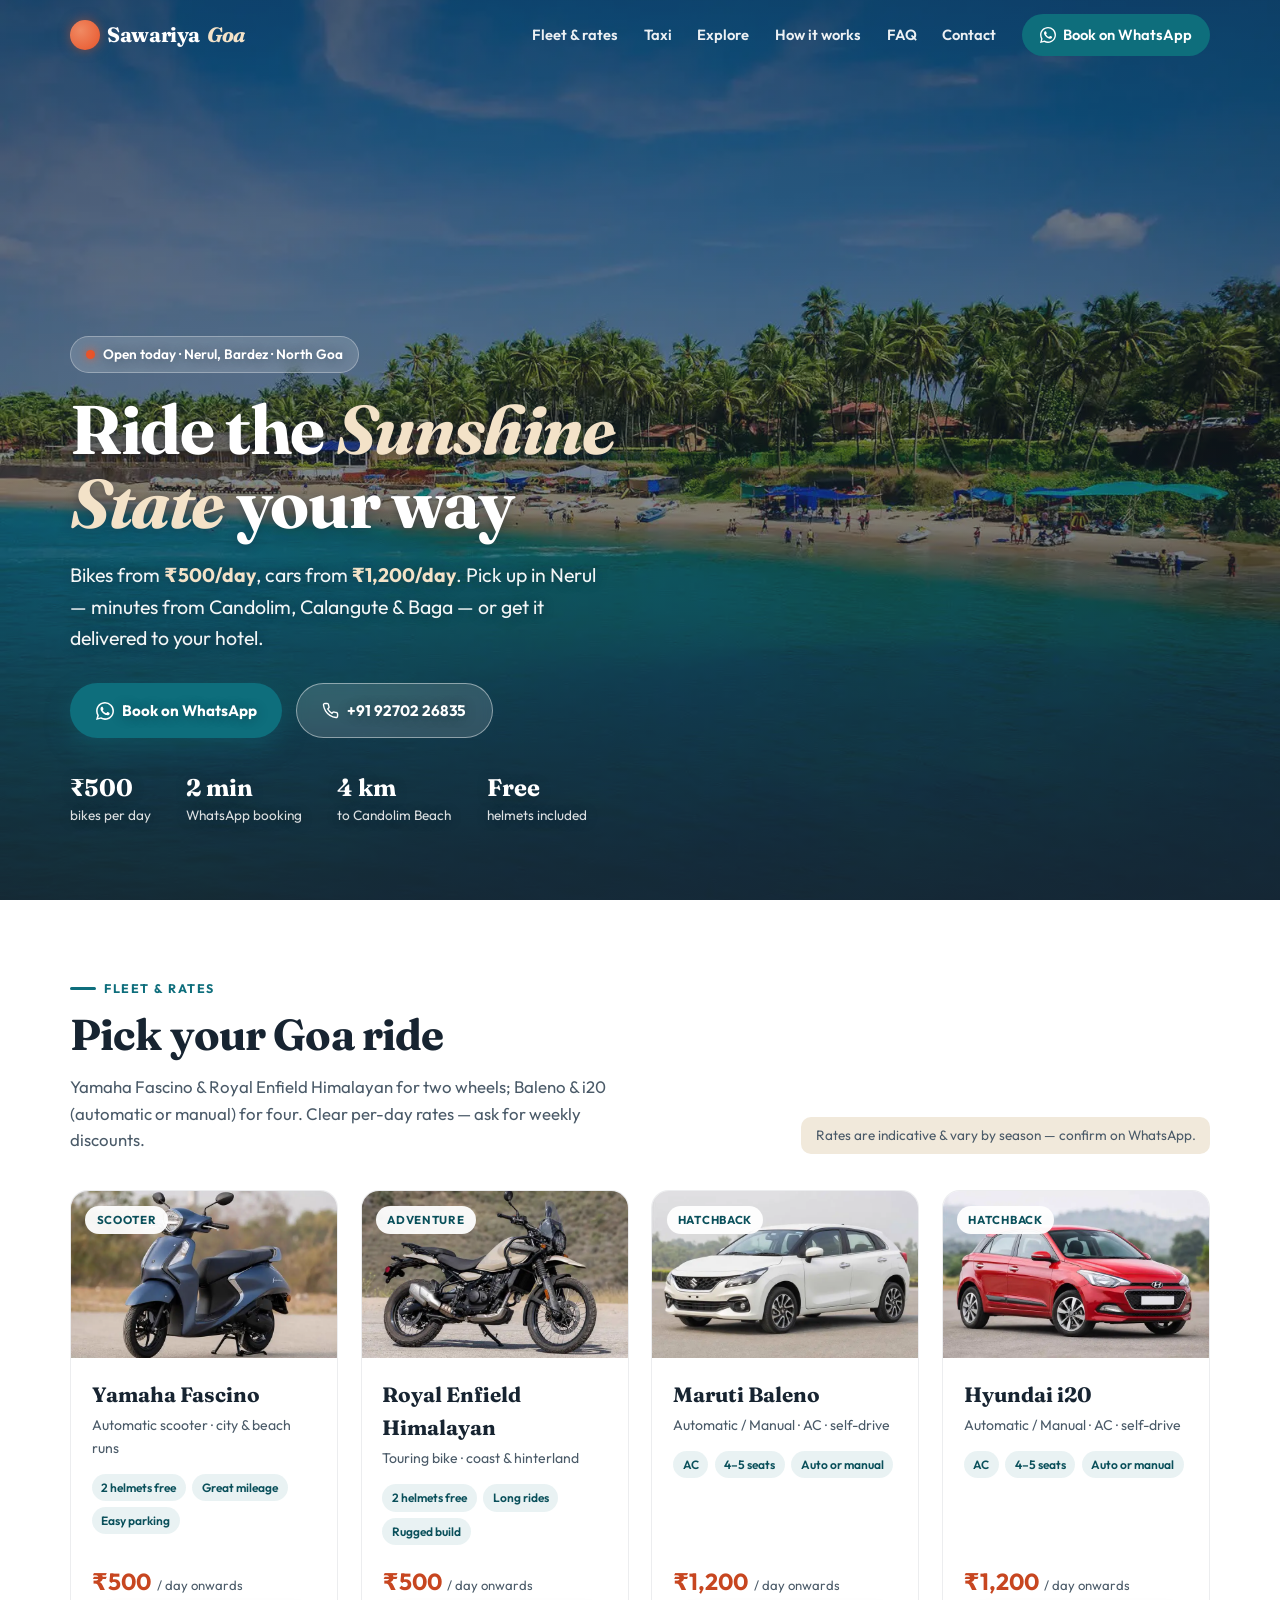
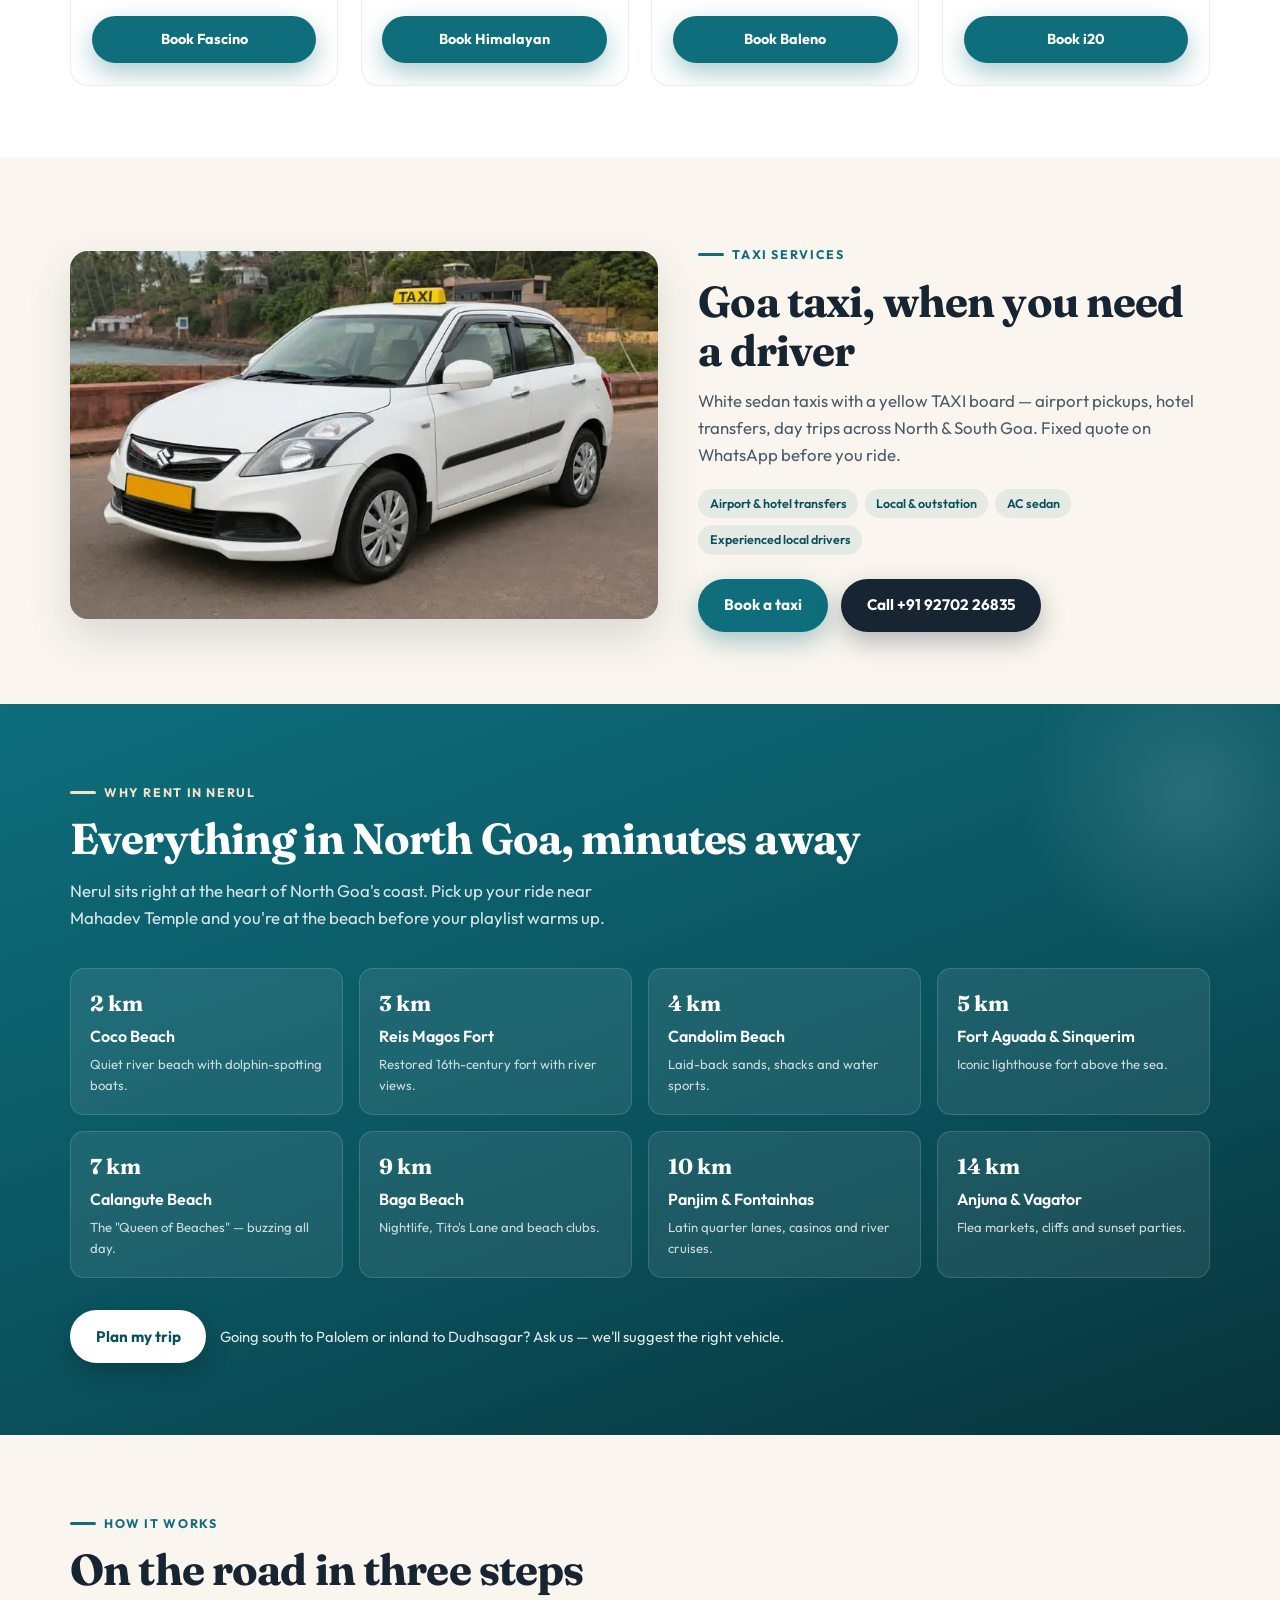
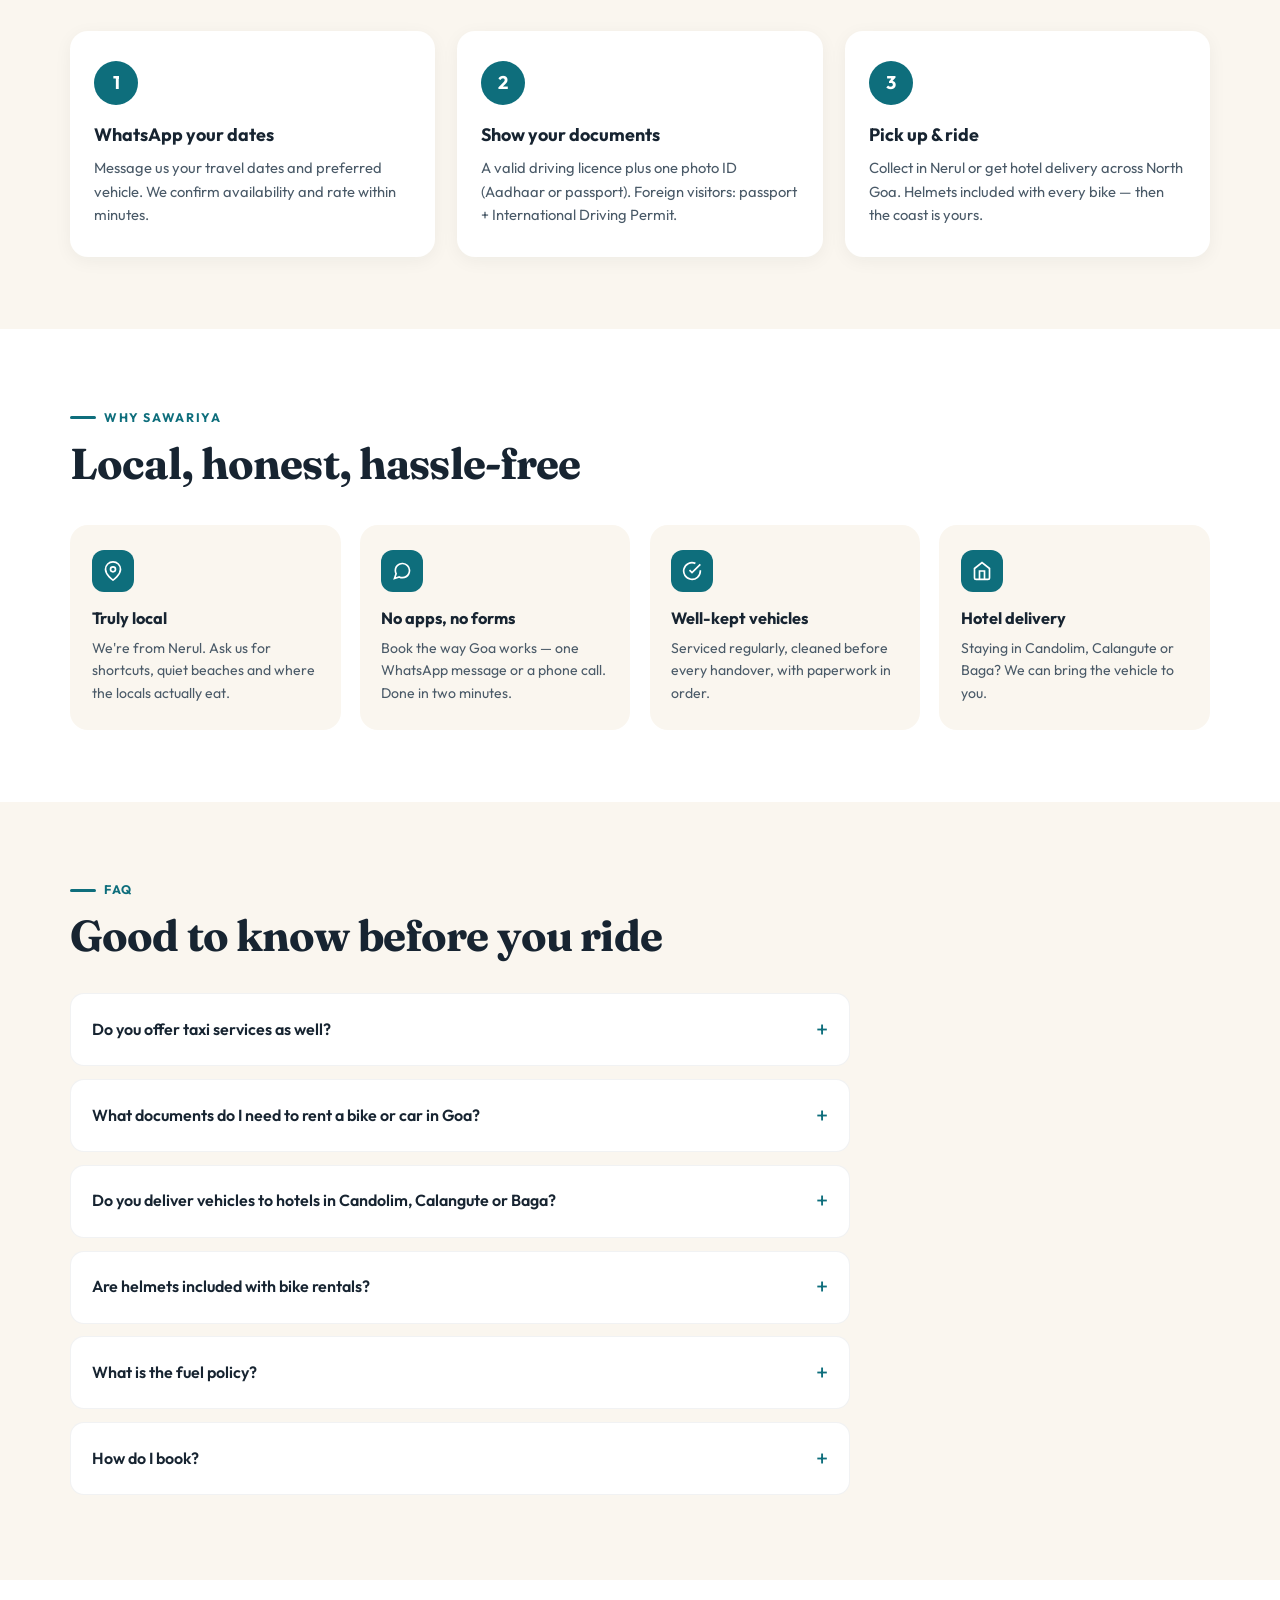
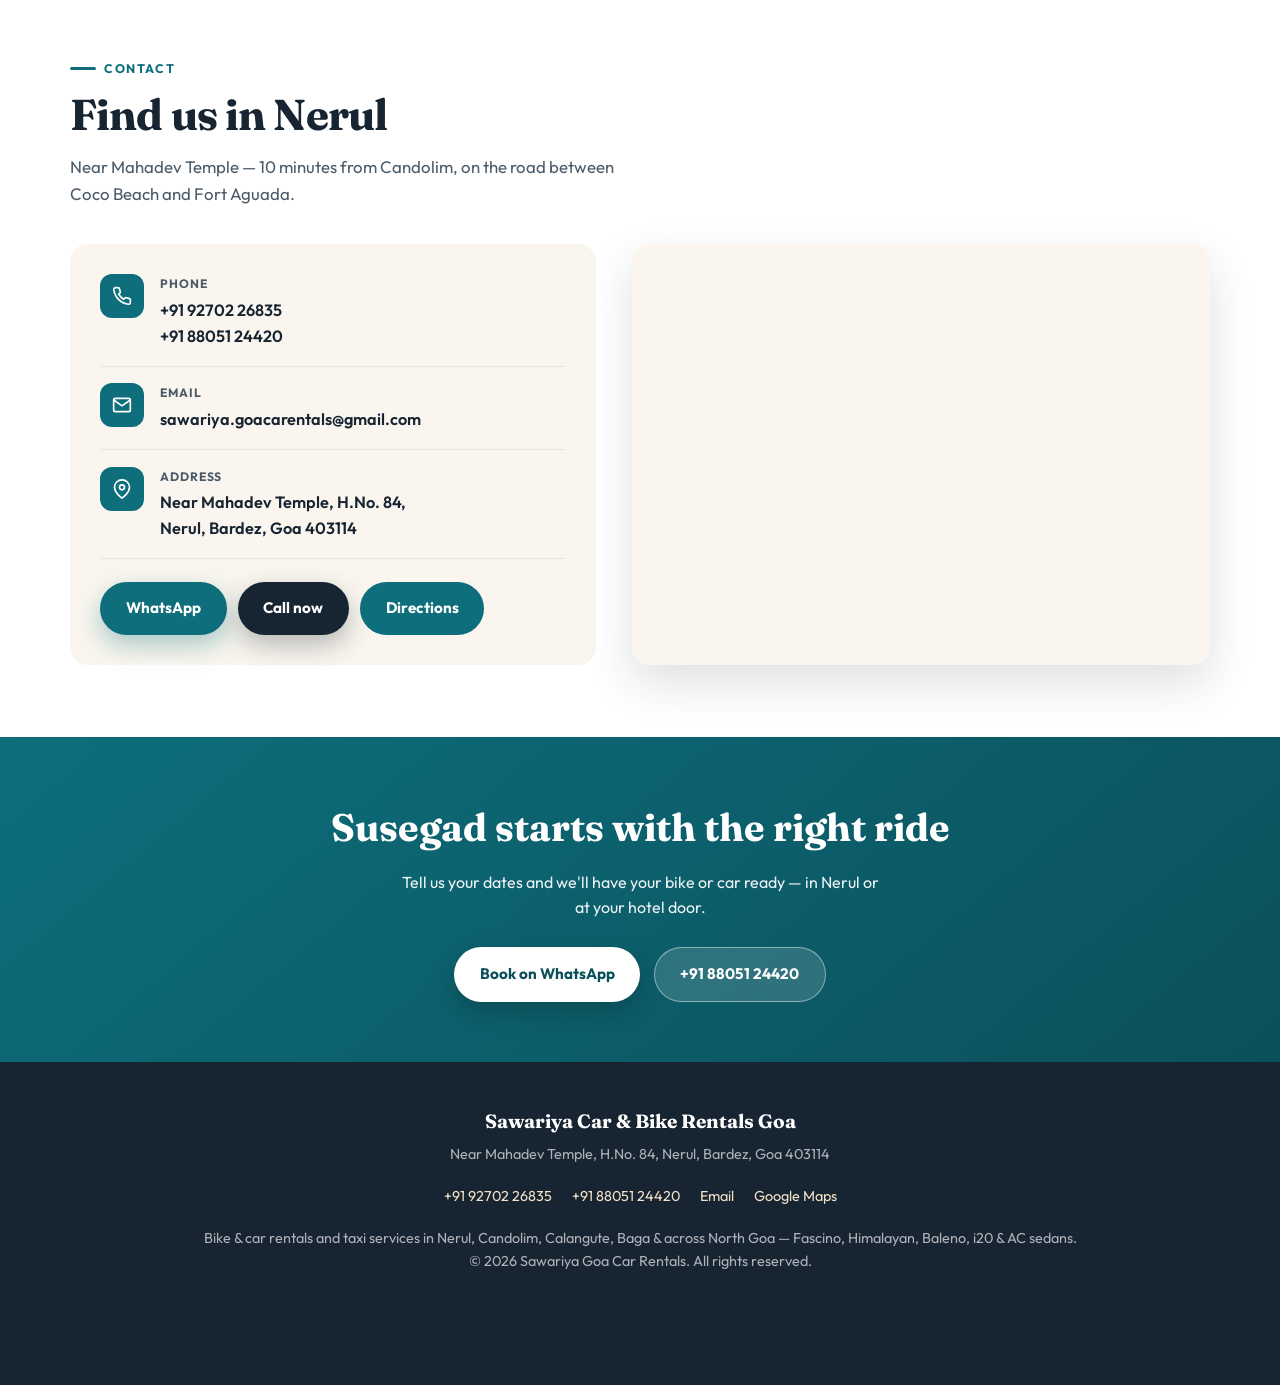
==== commit 992d2cc4: "Update index.html metadata for SEO and service offerings; remove unused fleet images and add taxi se" ====
--- a/index.html
+++ b/index.html
@@ -4,34 +4,35 @@
   <meta charset="UTF-8" />
   <meta name="author" content="Sawariya Car and Bike Rentals Goa" />
   <meta name="viewport" content="width=device-width, initial-scale=1.0" />
-  <title>Sawariya Car &amp; Bike Rentals Goa | Scooter &amp; Car Hire in Nerul, North Goa</title>
-  <meta name="description" content="Rent scooters, bikes & cars in North Goa from ₹400/day. Sawariya Rentals in Nerul, Bardez — minutes from Candolim, Calangute & Baga. Free helmet, easy WhatsApp booking. Call +91 92702 26835." />
-  <meta name="keywords" content="bike rental goa, scooter rental north goa, car rental goa, activa on rent goa, bike hire nerul, car hire candolim, rent a car calangute, self drive car goa" />
+  <title>Sawariya Car &amp; Bike Rentals Goa | Fascino, Himalayan, Baleno &amp; i20 in Nerul</title>
+  <meta name="description" content="Rent bikes & cars in North Goa from ₹500/day, plus taxi services. Yamaha Fascino, Royal Enfield Himalayan, Baleno & i20. Nerul, Bardez — airport transfers & local rides. Call +91 92702 26835." />
+  <meta name="keywords" content="bike rental goa, yamaha fascino rent goa, royal enfield himalayan rental, baleno on rent goa, i20 rental goa, goa taxi service, taxi nerul, airport taxi goa, car hire candolim, self drive car goa" />
   <meta name="robots" content="index, follow" />
   <meta name="geo.region" content="IN-GA" />
   <meta name="geo.placename" content="Nerul, Bardez, Goa" />
   <meta name="geo.position" content="15.506216;73.800804" />
   <meta name="ICBM" content="15.506216, 73.800804" />
-  <link rel="canonical" href="https://dattaprasad-r-ekavade.github.io/sawariyagoacarentals/" />
+  <link rel="canonical" href="https://sawariyagoacarentals.com/" />
 
   <!-- Open Graph -->
   <meta property="og:type" content="website" />
   <meta property="og:title" content="Sawariya Car & Bike Rentals Goa — Ride the Sunshine State" />
-  <meta property="og:description" content="Scooters from ₹400/day, cars from ₹1,400/day. Based in Nerul, minutes from North Goa's best beaches. Book on WhatsApp in 2 minutes." />
-  <meta property="og:image" content="https://dattaprasad-r-ekavade.github.io/sawariyagoacarentals/images/hero-goa.jpg" />
-  <meta property="og:url" content="https://dattaprasad-r-ekavade.github.io/sawariyagoacarentals/" />
+  <meta property="og:description" content="Bikes from ₹500/day, cars from ₹1,200/day. Fascino, Himalayan, Baleno & i20. Based in Nerul — book on WhatsApp in 2 minutes." />
+  <meta property="og:image" content="https://sawariyagoacarentals.com/images/hero-goa.jpg" />
+  <meta property="og:url" content="https://sawariyagoacarentals.com/" />
   <meta property="og:locale" content="en_IN" />
   <meta property="og:site_name" content="Sawariya Car & Bike Rentals Goa" />
 
   <!-- Twitter -->
   <meta name="twitter:card" content="summary_large_image" />
   <meta name="twitter:title" content="Sawariya Car & Bike Rentals Goa" />
-  <meta name="twitter:description" content="Scooters from ₹400/day, cars from ₹1,400/day in North Goa. Book on WhatsApp." />
-  <meta name="twitter:image" content="https://dattaprasad-r-ekavade.github.io/sawariyagoacarentals/images/hero-goa.jpg" />
+  <meta name="twitter:description" content="Bikes from ₹500/day, cars from ₹1,200/day in North Goa. Book on WhatsApp." />
+  <meta name="twitter:image" content="https://sawariyagoacarentals.com/images/hero-goa.jpg" />
 
   <link rel="preconnect" href="https://fonts.googleapis.com" />
   <link rel="preconnect" href="https://fonts.gstatic.com" crossorigin />
-  <link href="https://fonts.googleapis.com/css2?family=Outfit:wght@400;500;600;700;800&family=Fraunces:ital,wght@0,600;0,700;1,600&display=swap" rel="stylesheet" />
+  <link href="https://fonts.googleapis.com/css2?family=Outfit:wght@400;600;700&family=Fraunces:ital,wght@0,700;1,600&display=optional" rel="stylesheet" />
+  <link rel="preload" as="image" type="image/webp" href="images/hero-goa.webp" imagesrcset="images/hero-goa-800.webp 800w, images/hero-goa.webp 1600w" imagesizes="100vw" fetchpriority="high" />
 
   <!-- Structured data: local business -->
   <script type="application/ld+json">
@@ -39,11 +40,11 @@
     "@context": "https://schema.org",
     "@type": "AutoRental",
     "name": "Sawariya Car & Bike Rentals Goa",
-    "image": "https://dattaprasad-r-ekavade.github.io/sawariyagoacarentals/images/hero-goa.jpg",
-    "url": "https://dattaprasad-r-ekavade.github.io/sawariyagoacarentals/",
+    "image": "https://sawariyagoacarentals.com/images/hero-goa.jpg",
+    "url": "https://sawariyagoacarentals.com/",
     "telephone": "+919270226835",
     "email": "sawariya.goacarentals@gmail.com",
-    "priceRange": "₹400 - ₹3500 per day",
+    "priceRange": "₹500 - ₹3500 per day",
     "currenciesAccepted": "INR",
     "address": {
       "@type": "PostalAddress",
@@ -75,6 +76,11 @@
     "@context": "https://schema.org",
     "@type": "FAQPage",
     "mainEntity": [
+      {
+        "@type": "Question",
+        "name": "Do you offer taxi services as well?",
+        "acceptedAnswer": { "@type": "Answer", "text": "Yes — AC sedan taxis with a yellow TAXI board for airport transfers, hotel pickups and day trips across Goa. Message us on WhatsApp with pickup, drop and time for a fixed quote." }
+      },
       {
         "@type": "Question",
         "name": "What documents do I need to rent a bike or car in Goa?",
@@ -172,7 +178,7 @@
     .nav.scrolled .logo em { color: var(--sea); }
 
     .nav-links { display: flex; align-items: center; gap: 1.6rem; list-style: none; }
-    .nav-links a { font-size: 0.92rem; font-weight: 500; color: rgba(255,255,255,0.92); transition: color 0.2s; }
+    .nav-links a { font-size: 0.92rem; font-weight: 600; color: rgba(255,255,255,0.92); transition: color 0.2s; }
     .nav.scrolled .nav-links a { color: var(--ink-soft); }
     .nav-links a:hover { color: var(--mango); }
     .nav.scrolled .nav-links a:hover { color: var(--sea); }
@@ -256,7 +262,10 @@
     .fleet { background: var(--white); }
     .fleet-header { display: flex; flex-wrap: wrap; justify-content: space-between; align-items: flex-end; gap: 1.25rem; margin-bottom: 2.25rem; }
     .fleet-note { font-size: 0.85rem; color: var(--ink-soft); background: var(--sand-deep); border-radius: 10px; padding: 0.5rem 0.9rem; }
-    .fleet-grid { display: grid; grid-template-columns: repeat(3, 1fr); gap: 1.4rem; }
+    .fleet-grid { display: grid; grid-template-columns: repeat(2, 1fr); gap: 1.4rem; }
+    @media (min-width: 900px) {
+      .fleet-grid { grid-template-columns: repeat(4, 1fr); }
+    }
     .vcard {
       border: 1px solid rgba(23,36,49,0.08); border-radius: var(--radius);
       overflow: hidden; background: var(--white);
@@ -278,7 +287,7 @@
     .vcard-body h3 { font-family: "Fraunces", serif; font-size: 1.3rem; margin-bottom: 0.2rem; }
     .vcard-models { font-size: 0.88rem; color: var(--ink-soft); margin-bottom: 0.9rem; }
     .vcard-price { display: flex; align-items: baseline; gap: 0.35rem; margin-bottom: 1rem; margin-top: auto; }
-    .vcard-price strong { font-size: 1.45rem; color: var(--accent-deep); font-weight: 800; }
+    .vcard-price strong { font-size: 1.45rem; color: var(--accent-deep); font-weight: 700; }
     .vcard-price span { font-size: 0.82rem; color: var(--ink-soft); }
     .vcard-feats { display: flex; flex-wrap: wrap; gap: 0.4rem; margin-bottom: 1.1rem; }
     .vcard-feats li { list-style: none; font-size: 0.75rem; font-weight: 600; color: var(--sea-deep); background: rgba(14,110,124,0.09); padding: 0.25rem 0.6rem; border-radius: 999px; }
@@ -313,6 +322,31 @@
     .explore-cta .btn-sunset { background: var(--white); color: var(--sea-deep); box-shadow: 0 10px 26px rgba(0,0,0,0.2); }
     .explore-cta .btn-sunset:hover { background: var(--sand); }
 
+    /* ——— Taxi ——— */
+    .taxi { background: var(--sand); }
+    .taxi-layout {
+      display: grid; grid-template-columns: 1.15fr 1fr; gap: 2.5rem;
+      align-items: center; margin-top: 0.5rem;
+    }
+    .taxi-visual {
+      border-radius: var(--radius); overflow: hidden;
+      aspect-ratio: 16 / 10; background: var(--sand-deep);
+      box-shadow: var(--shadow);
+    }
+    .taxi-visual img { width: 100%; height: 100%; object-fit: cover; }
+    .taxi-copy .section-label { margin-bottom: 0.75rem; }
+    .taxi-copy .section-title { margin-bottom: 0.75rem; }
+    .taxi-copy .section-sub { margin-bottom: 1.25rem; }
+    .taxi-feats {
+      display: flex; flex-wrap: wrap; gap: 0.45rem;
+      list-style: none; margin-bottom: 1.5rem;
+    }
+    .taxi-feats li {
+      font-size: 0.78rem; font-weight: 600; color: var(--sea-deep);
+      background: rgba(14,110,124,0.09); padding: 0.3rem 0.7rem; border-radius: 999px;
+    }
+    .taxi-actions { display: flex; flex-wrap: wrap; gap: 0.85rem; }
+
     /* ——— How it works ——— */
     .how { background: var(--sand); }
     .how-grid { display: grid; grid-template-columns: repeat(3, 1fr); gap: 1.4rem; margin-top: 2.25rem; }
@@ -320,7 +354,7 @@
     .step-num {
       width: 44px; height: 44px; border-radius: 50%;
       background: var(--sea);
-      color: var(--white); font-weight: 800; font-size: 1.15rem;
+      color: var(--white); font-weight: 700; font-size: 1.15rem;
       display: flex; align-items: center; justify-content: center; margin-bottom: 1rem;
     }
     .step h3 { font-size: 1.12rem; margin-bottom: 0.4rem; }
@@ -415,10 +449,11 @@
     @media (max-width: 980px) {
       .fleet-grid, .how-grid { grid-template-columns: 1fr 1fr; }
       .explore-grid, .why-grid { grid-template-columns: 1fr 1fr; }
-      .contact-grid { grid-template-columns: 1fr; }
+      .contact-grid, .taxi-layout { grid-template-columns: 1fr; }
     }
 
     @media (max-width: 700px) {
+      body { padding-bottom: 4rem; }
       section { padding: 3.25rem 1.1rem; }
       .menu-btn { display: flex; }
       .nav-links {
@@ -455,6 +490,7 @@
       </button>
       <ul class="nav-links" id="navLinks">
         <li><a href="#fleet">Fleet &amp; rates</a></li>
+        <li><a href="#taxi">Taxi</a></li>
         <li><a href="#explore">Explore</a></li>
         <li><a href="#how">How it works</a></li>
         <li><a href="#faq">FAQ</a></li>
@@ -469,13 +505,25 @@
 
   <section class="hero">
     <div class="hero-bg">
-      <img src="images/hero-goa.jpg" alt="Palm-lined beach coastline in North Goa at golden hour" width="1920" height="1080" fetchpriority="high" />
+      <picture>
+        <source type="image/webp" srcset="images/hero-goa-800.webp 800w, images/hero-goa.webp 1600w" sizes="100vw" />
+        <img
+          src="images/hero-goa.jpg"
+          srcset="images/hero-goa-800.jpg 800w, images/hero-goa.jpg 1600w"
+          sizes="100vw"
+          alt="Palm-lined beach coastline in North Goa at golden hour"
+          width="1600"
+          height="1200"
+          fetchpriority="high"
+          decoding="async"
+        />
+      </picture>
     </div>
     <div class="hero-content">
       <div class="hero-badge">Open today · Nerul, Bardez · North Goa</div>
       <h1>Ride the <em>Sunshine State</em> your way</h1>
       <p class="hero-lead">
-        Scooters from <strong>₹400/day</strong>, cars from <strong>₹1,400/day</strong>. Pick up in Nerul — minutes from Candolim, Calangute &amp; Baga — or get it delivered to your hotel.
+        Bikes from <strong>₹500/day</strong>, cars from <strong>₹1,200/day</strong>. Pick up in Nerul — minutes from Candolim, Calangute &amp; Baga — or get it delivered to your hotel.
       </p>
       <div class="hero-actions">
         <a class="btn btn-wa" href="https://wa.me/919270226835?text=Hi%20Sawariya!%20I%27d%20like%20to%20rent%20a%20vehicle%20in%20Goa.%20My%20dates%3A%20" target="_blank" rel="noopener">
@@ -488,7 +536,7 @@
         </a>
       </div>
       <div class="hero-stats">
-        <div class="hero-stat"><strong>₹400</strong><span>scooters per day</span></div>
+        <div class="hero-stat"><strong>₹500</strong><span>bikes per day</span></div>
         <div class="hero-stat"><strong>2 min</strong><span>WhatsApp booking</span></div>
         <div class="hero-stat"><strong>4 km</strong><span>to Candolim Beach</span></div>
         <div class="hero-stat"><strong>Free</strong><span>helmets included</span></div>
@@ -502,50 +550,103 @@
         <div>
           <span class="section-label">Fleet &amp; rates</span>
           <h2 class="section-title">Pick your Goa ride</h2>
-          <p class="section-sub">Well-maintained scooters, bikes and cars — all with clear per-day rates. Longer stay? Ask for weekly and monthly discounts.</p>
+          <p class="section-sub">Yamaha Fascino &amp; Royal Enfield Himalayan for two wheels; Baleno &amp; i20 (automatic or manual) for four. Clear per-day rates — ask for weekly discounts.</p>
         </div>
         <p class="fleet-note">Rates are indicative &amp; vary by season — confirm on WhatsApp.</p>
       </div>
       <div class="fleet-grid">
         <article class="vcard reveal">
           <div class="vcard-img">
-            <img src="images/fleet-bike.jpg" alt="Scooter for rent in North Goa" width="800" height="500" loading="lazy" />
-            <span class="vcard-tag">Most popular</span>
+            <picture>
+              <source type="image/webp" srcset="images/yamaha-fascino.webp" />
+              <img src="images/yamaha-fascino.jpg" alt="Yamaha Fascino scooter for rent in North Goa" width="800" height="534" loading="lazy" decoding="async" />
+            </picture>
+            <span class="vcard-tag">Scooter</span>
           </div>
           <div class="vcard-body">
-            <h3>Scooters</h3>
-            <p class="vcard-models">Honda Activa · TVS Jupiter · Suzuki Access</p>
+            <h3>Yamaha Fascino</h3>
+            <p class="vcard-models">Automatic scooter · city &amp; beach runs</p>
             <ul class="vcard-feats"><li>2 helmets free</li><li>Great mileage</li><li>Easy parking</li></ul>
-            <div class="vcard-price"><strong>₹400</strong><span>/ day onwards</span></div>
-            <a class="btn btn-wa" href="https://wa.me/919270226835?text=Hi!%20I%27d%20like%20to%20rent%20a%20scooter.%20My%20dates%3A%20" target="_blank" rel="noopener">Book scooter</a>
+            <div class="vcard-price"><strong>₹500</strong><span>/ day onwards</span></div>
+            <a class="btn btn-wa" href="https://wa.me/919270226835?text=Hi!%20I%27d%20like%20to%20rent%20a%20Yamaha%20Fascino.%20My%20dates%3A%20" target="_blank" rel="noopener">Book Fascino</a>
           </div>
         </article>
         <article class="vcard reveal">
           <div class="vcard-img">
-            <img src="images/fleet-car.jpg" alt="Self-drive hatchback car for rent in Goa" width="800" height="500" loading="lazy" />
-            <span class="vcard-tag">Families &amp; groups</span>
+            <picture>
+              <source type="image/webp" srcset="images/royal-enfield-himalayan.webp" />
+              <img src="images/royal-enfield-himalayan.jpg" alt="Royal Enfield Himalayan bike for rent in Goa" width="800" height="534" loading="lazy" decoding="async" />
+            </picture>
+            <span class="vcard-tag">Adventure</span>
           </div>
           <div class="vcard-body">
-            <h3>Hatchbacks &amp; sedans</h3>
-            <p class="vcard-models">Maruti Swift · Hyundai i10 · Dzire</p>
-            <ul class="vcard-feats"><li>AC</li><li>4–5 seats</li><li>Self-drive</li></ul>
-            <div class="vcard-price"><strong>₹1,400</strong><span>/ day onwards</span></div>
-            <a class="btn btn-wa" href="https://wa.me/919270226835?text=Hi!%20I%27d%20like%20to%20rent%20a%20car.%20My%20dates%3A%20" target="_blank" rel="noopener">Book car</a>
+            <h3>Royal Enfield Himalayan</h3>
+            <p class="vcard-models">Touring bike · coast &amp; hinterland</p>
+            <ul class="vcard-feats"><li>2 helmets free</li><li>Long rides</li><li>Rugged build</li></ul>
+            <div class="vcard-price"><strong>₹500</strong><span>/ day onwards</span></div>
+            <a class="btn btn-wa" href="https://wa.me/919270226835?text=Hi!%20I%27d%20like%20to%20rent%20a%20Royal%20Enfield%20Himalayan.%20My%20dates%3A%20" target="_blank" rel="noopener">Book Himalayan</a>
           </div>
         </article>
         <article class="vcard reveal">
           <div class="vcard-img">
-            <img src="images/fleet-trip.jpg" alt="SUV ready for a Goa road trip" width="800" height="500" loading="lazy" />
-            <span class="vcard-tag">Adventure</span>
+            <picture>
+              <source type="image/webp" srcset="images/maruti-baleno.webp" />
+              <img src="images/maruti-baleno.jpg" alt="Maruti Baleno hatchback for rent in Goa" width="800" height="534" loading="lazy" decoding="async" />
+            </picture>
+            <span class="vcard-tag">Hatchback</span>
           </div>
           <div class="vcard-body">
-            <h3>SUVs &amp; premium</h3>
-            <p class="vcard-models">Mahindra Thar · Ertiga · Creta</p>
-            <ul class="vcard-feats"><li>6–7 seats</li><li>Luggage space</li><li>Hinterland ready</li></ul>
-            <div class="vcard-price"><strong>₹2,800</strong><span>/ day onwards</span></div>
-            <a class="btn btn-wa" href="https://wa.me/919270226835?text=Hi!%20I%27d%20like%20to%20rent%20an%20SUV.%20My%20dates%3A%20" target="_blank" rel="noopener">Book SUV</a>
+            <h3>Maruti Baleno</h3>
+            <p class="vcard-models">Automatic / Manual · AC · self-drive</p>
+            <ul class="vcard-feats"><li>AC</li><li>4–5 seats</li><li>Auto or manual</li></ul>
+            <div class="vcard-price"><strong>₹1,200</strong><span>/ day onwards</span></div>
+            <a class="btn btn-wa" href="https://wa.me/919270226835?text=Hi!%20I%27d%20like%20to%20rent%20a%20Baleno%20(auto%2Fmanual).%20My%20dates%3A%20" target="_blank" rel="noopener">Book Baleno</a>
           </div>
         </article>
+        <article class="vcard reveal">
+          <div class="vcard-img">
+            <picture>
+              <source type="image/webp" srcset="images/hyundai-i20.webp" />
+              <img src="images/hyundai-i20.jpg" alt="Hyundai i20 hatchback for rent in Goa" width="800" height="534" loading="lazy" decoding="async" />
+            </picture>
+            <span class="vcard-tag">Hatchback</span>
+          </div>
+          <div class="vcard-body">
+            <h3>Hyundai i20</h3>
+            <p class="vcard-models">Automatic / Manual · AC · self-drive</p>
+            <ul class="vcard-feats"><li>AC</li><li>4–5 seats</li><li>Auto or manual</li></ul>
+            <div class="vcard-price"><strong>₹1,200</strong><span>/ day onwards</span></div>
+            <a class="btn btn-wa" href="https://wa.me/919270226835?text=Hi!%20I%27d%20like%20to%20rent%20an%20i20%20(auto%2Fmanual).%20My%20dates%3A%20" target="_blank" rel="noopener">Book i20</a>
+          </div>
+        </article>
+      </div>
+    </div>
+  </section>
+
+  <section class="taxi" id="taxi">
+    <div class="wrap">
+      <div class="taxi-layout">
+        <div class="taxi-visual reveal">
+          <picture>
+            <source type="image/webp" srcset="images/goa-taxi.webp" />
+            <img src="images/goa-taxi.jpg" alt="White sedan Goa taxi with yellow TAXI roof board" width="800" height="534" loading="lazy" decoding="async" />
+          </picture>
+        </div>
+        <div class="taxi-copy reveal">
+          <span class="section-label">Taxi services</span>
+          <h2 class="section-title">Goa taxi, when you need a driver</h2>
+          <p class="section-sub">White sedan taxis with a yellow TAXI board — airport pickups, hotel transfers, day trips across North &amp; South Goa. Fixed quote on WhatsApp before you ride.</p>
+          <ul class="taxi-feats">
+            <li>Airport &amp; hotel transfers</li>
+            <li>Local &amp; outstation</li>
+            <li>AC sedan</li>
+            <li>Experienced local drivers</li>
+          </ul>
+          <div class="taxi-actions">
+            <a class="btn btn-wa" href="https://wa.me/919270226835?text=Hi%20Sawariya!%20I%20need%20a%20taxi.%20Pickup%3A%20%20Drop%3A%20%20Date%2Ftime%3A%20" target="_blank" rel="noopener">Book a taxi</a>
+            <a class="btn btn-sunset" href="tel:+919270226835">Call +91 92702 26835</a>
+          </div>
+        </div>
       </div>
     </div>
   </section>
@@ -646,6 +747,10 @@
         <h2 class="section-title">Good to know before you ride</h2>
       </div>
       <div class="faq-list reveal">
+        <details class="faq-item">
+          <summary>Do you offer taxi services as well?</summary>
+          <p>Yes — AC sedan taxis with a yellow TAXI board for airport transfers, hotel pickups and day trips across Goa. Message us on WhatsApp with pickup, drop and time for a fixed quote.</p>
+        </details>
         <details class="faq-item">
           <summary>What documents do I need to rent a bike or car in Goa?</summary>
           <p>A valid driving licence (Indian or international) and one government photo ID such as Aadhaar or passport. Foreign nationals need a passport and an International Driving Permit.</p>
@@ -728,7 +833,7 @@
 
   <div class="cta-band">
     <h2>Susegad starts with the right ride</h2>
-    <p>Tell us your dates and we'll have your scooter or car ready — in Nerul or at your hotel door.</p>
+    <p>Tell us your dates and we'll have your bike or car ready — in Nerul or at your hotel door.</p>
     <div class="hero-actions">
       <a class="btn btn-wa" href="https://wa.me/919270226835?text=Hi%20Sawariya!%20I%27d%20like%20to%20book%20a%20vehicle.%20My%20dates%3A%20" target="_blank" rel="noopener">Book on WhatsApp</a>
       <a class="btn btn-ghost" href="tel:+918805124420">+91 88051 24420</a>
@@ -744,7 +849,7 @@
       <a href="mailto:sawariya.goacarentals@gmail.com">Email</a>
       <a href="https://maps.google.com/maps?q=15.506216049194336%2C73.8008041381836&amp;z=17&amp;hl=en" target="_blank" rel="noopener noreferrer">Google Maps</a>
     </div>
-    <p>Scooter, bike &amp; car rentals in Nerul, Candolim, Calangute, Baga &amp; across North Goa.</p>
+    <p>Bike &amp; car rentals and taxi services in Nerul, Candolim, Calangute, Baga &amp; across North Goa — Fascino, Himalayan, Baleno, i20 &amp; AC sedans.</p>
     <p>&copy; <span id="year"></span> Sawariya Goa Car Rentals. All rights reserved.</p>
   </footer>
 
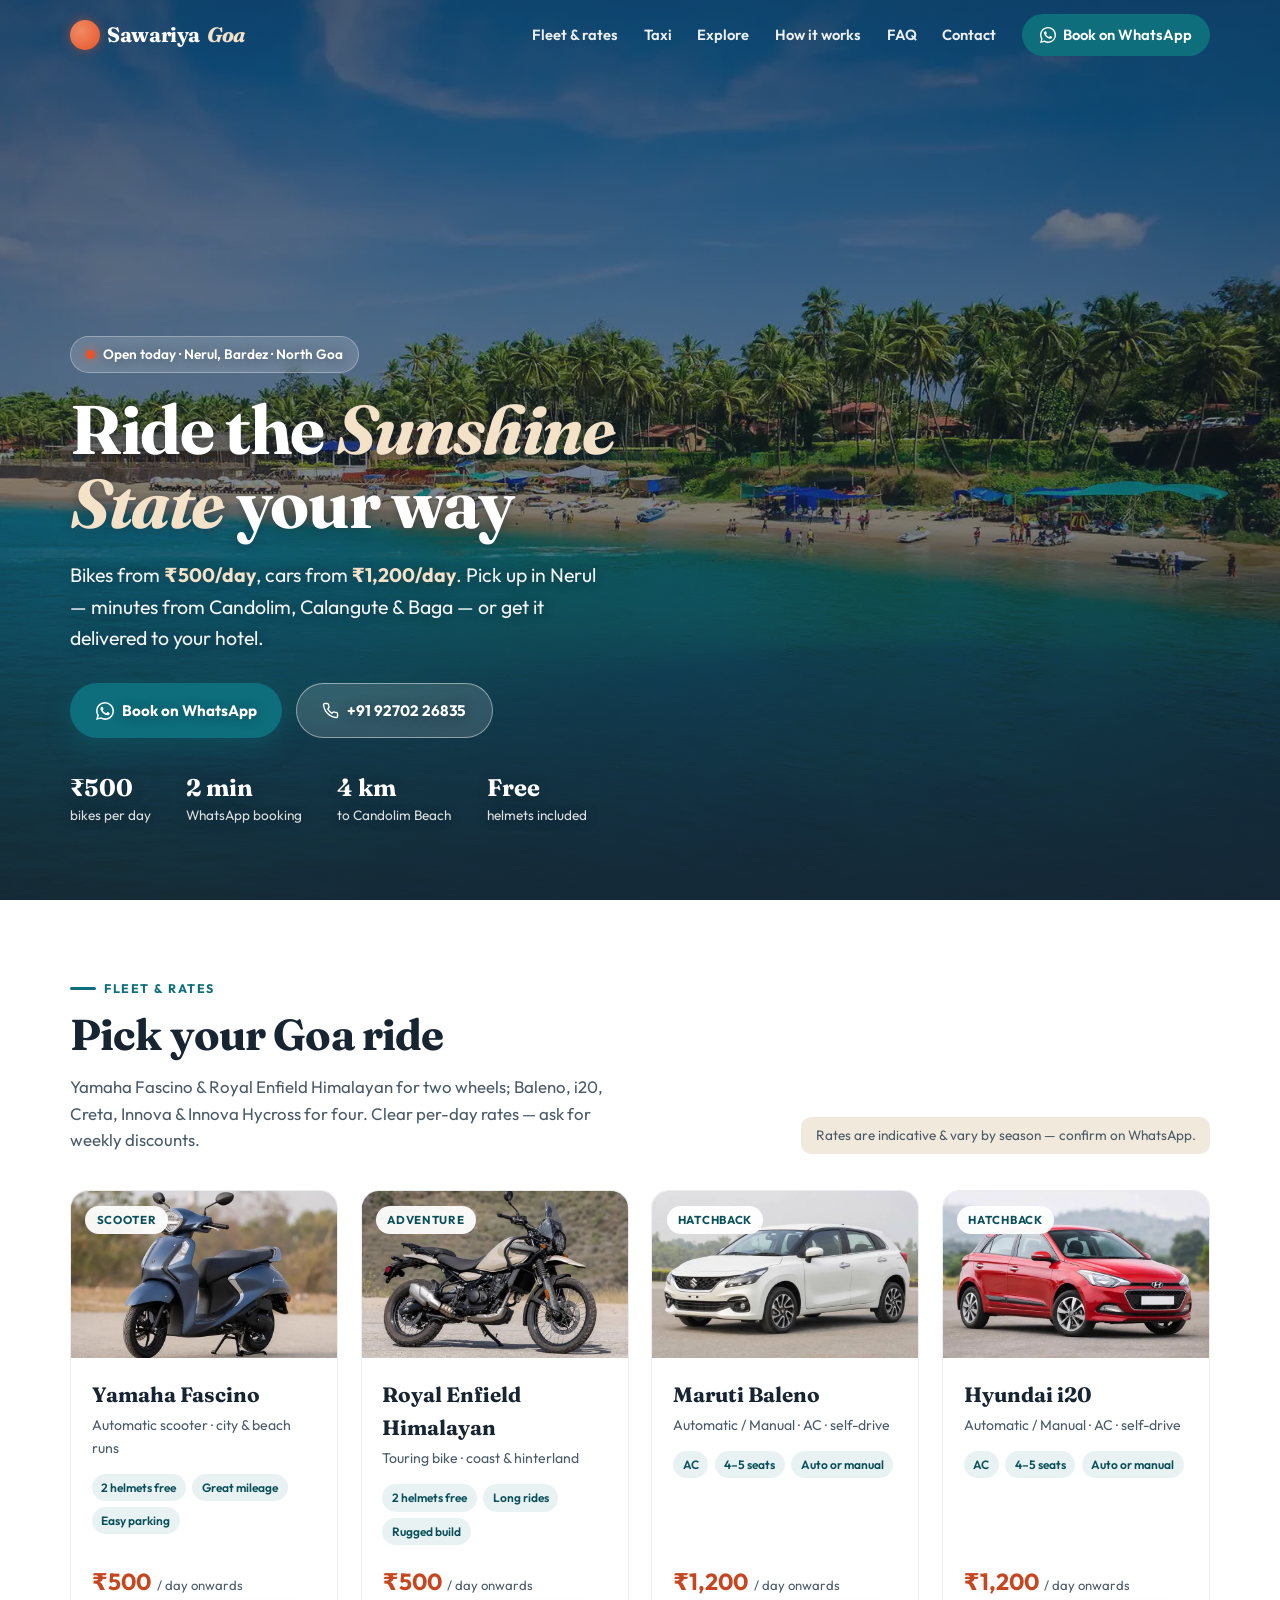
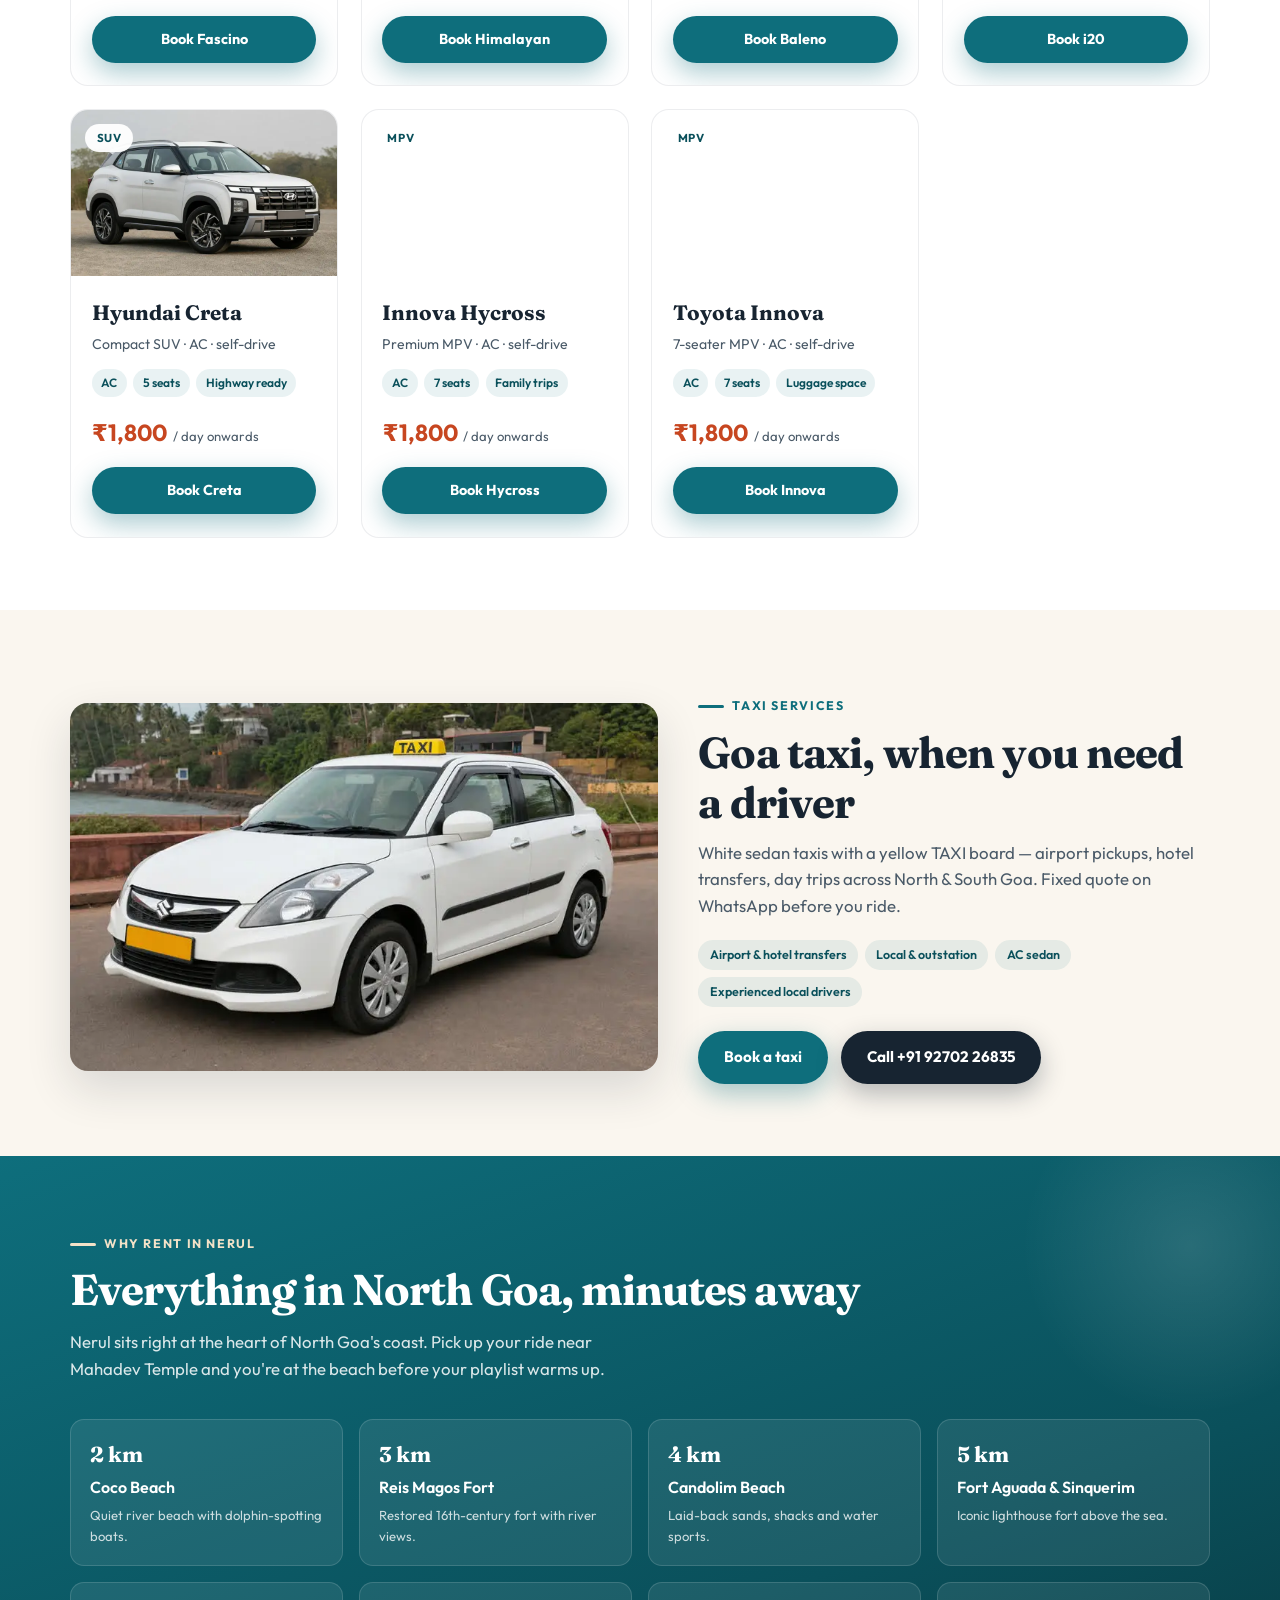
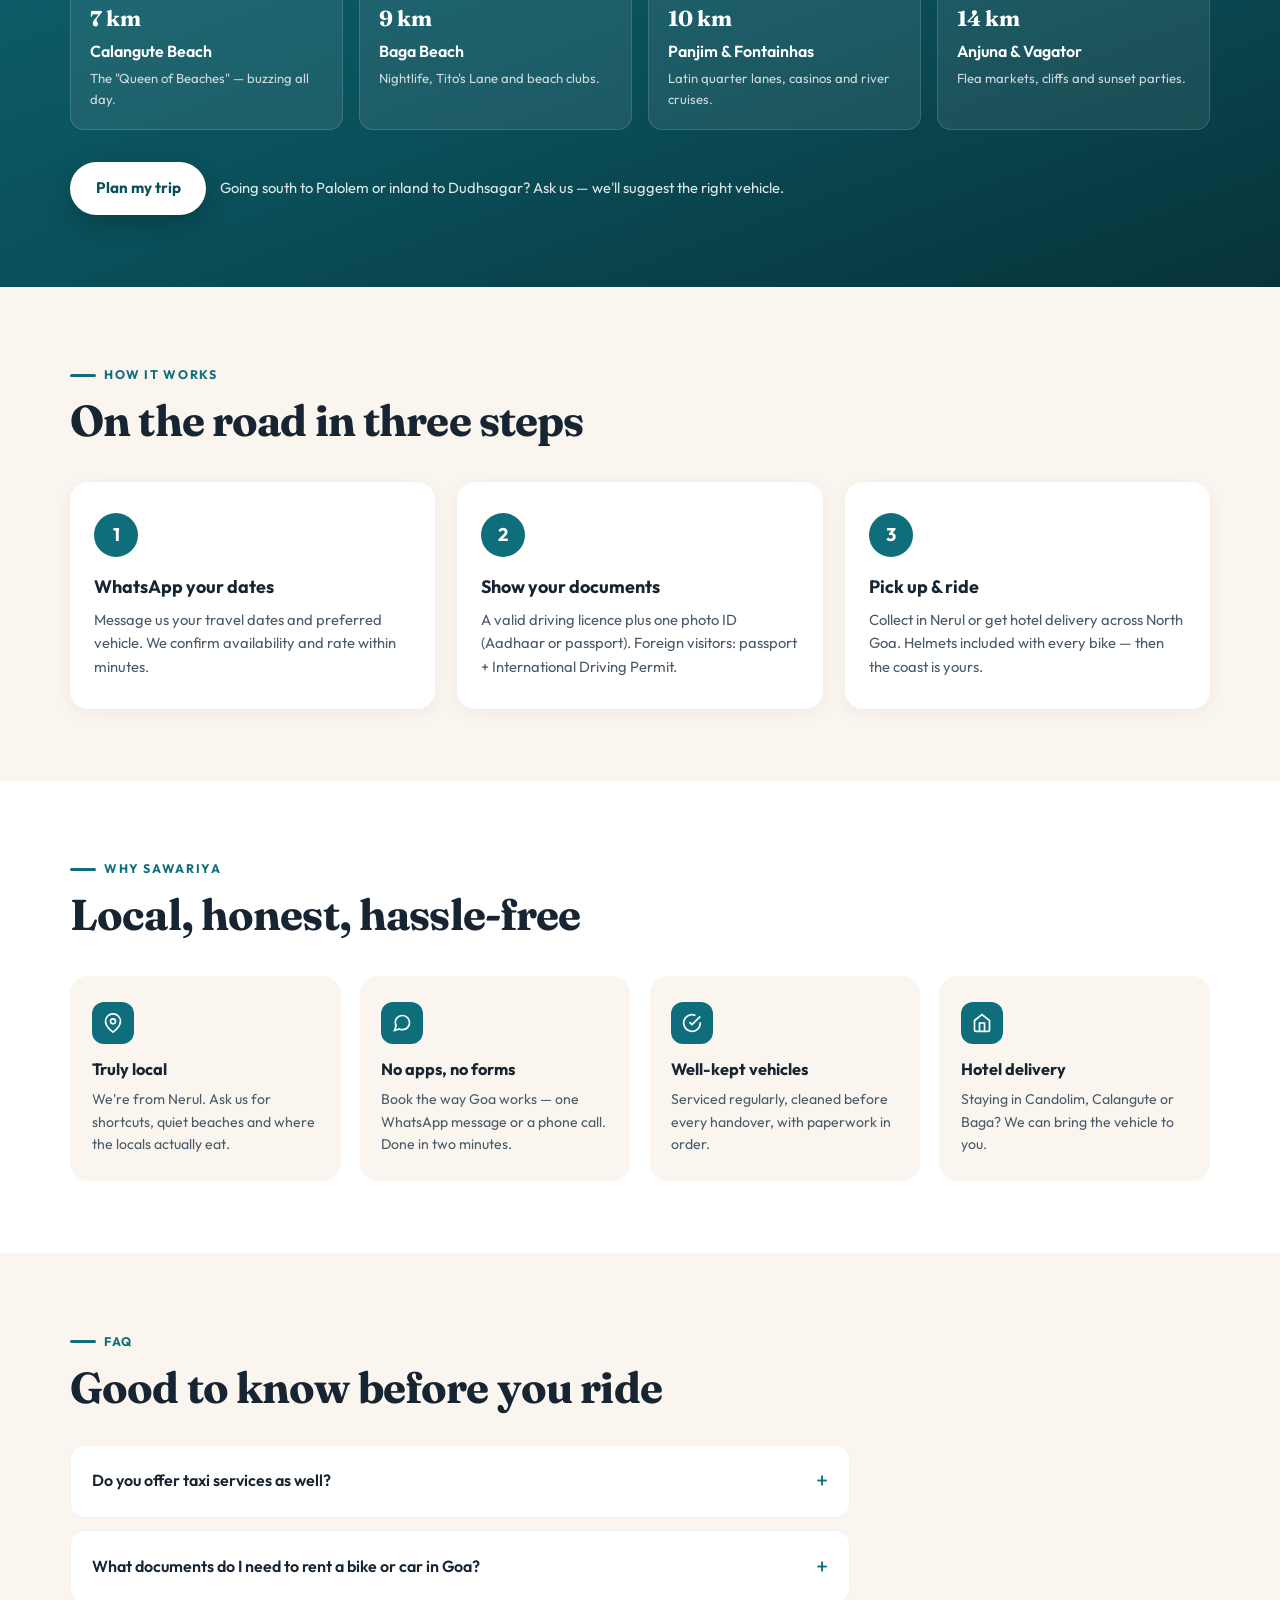
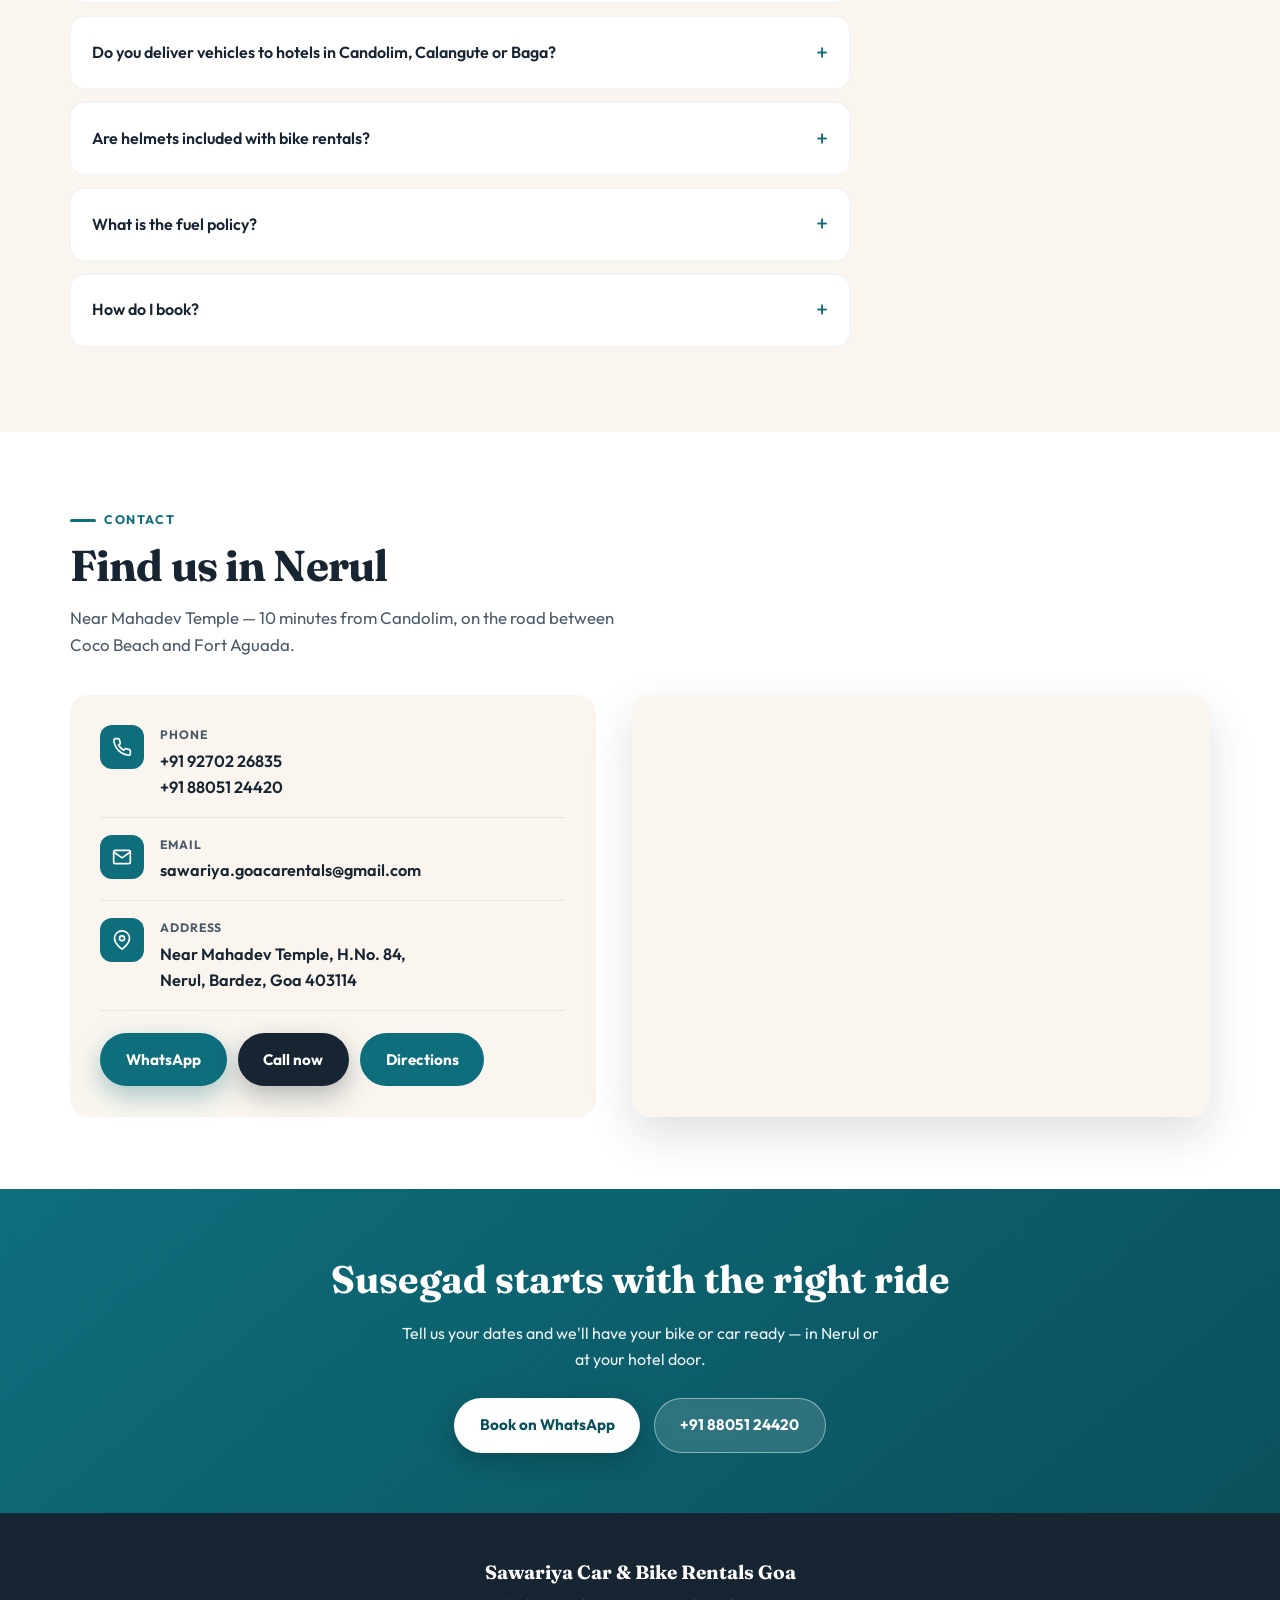
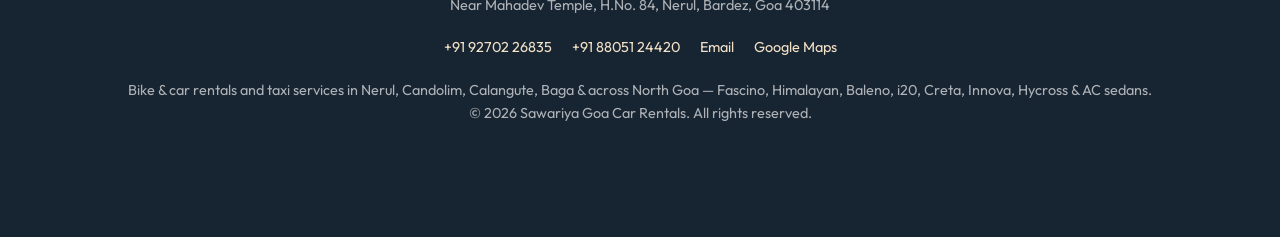
==== commit b96196ef: "Enhance index.html: Update vehicle offerings in metadata and add new rental options for Creta and In" ====
--- a/index.html
+++ b/index.html
@@ -4,9 +4,9 @@
   <meta charset="UTF-8" />
   <meta name="author" content="Sawariya Car and Bike Rentals Goa" />
   <meta name="viewport" content="width=device-width, initial-scale=1.0" />
-  <title>Sawariya Car &amp; Bike Rentals Goa | Fascino, Himalayan, Baleno &amp; i20 in Nerul</title>
-  <meta name="description" content="Rent bikes & cars in North Goa from ₹500/day, plus taxi services. Yamaha Fascino, Royal Enfield Himalayan, Baleno & i20. Nerul, Bardez — airport transfers & local rides. Call +91 92702 26835." />
-  <meta name="keywords" content="bike rental goa, yamaha fascino rent goa, royal enfield himalayan rental, baleno on rent goa, i20 rental goa, goa taxi service, taxi nerul, airport taxi goa, car hire candolim, self drive car goa" />
+  <title>Sawariya Car &amp; Bike Rentals Goa | Fascino, Himalayan, Creta, Innova &amp; more</title>
+  <meta name="description" content="Rent bikes & cars in North Goa from ₹500/day, plus taxi services. Fascino, Himalayan, Baleno, i20, Creta, Innova & Hycross. Nerul, Bardez — airport transfers & local rides. Call +91 92702 26835." />
+  <meta name="keywords" content="bike rental goa, yamaha fascino rent goa, royal enfield himalayan rental, baleno on rent goa, i20 rental goa, creta rental goa, innova on rent goa, innova hycross rental, goa taxi service, taxi nerul, airport taxi goa, car hire candolim, self drive car goa" />
   <meta name="robots" content="index, follow" />
   <meta name="geo.region" content="IN-GA" />
   <meta name="geo.placename" content="Nerul, Bardez, Goa" />
@@ -17,7 +17,7 @@
   <!-- Open Graph -->
   <meta property="og:type" content="website" />
   <meta property="og:title" content="Sawariya Car & Bike Rentals Goa — Ride the Sunshine State" />
-  <meta property="og:description" content="Bikes from ₹500/day, cars from ₹1,200/day. Fascino, Himalayan, Baleno & i20. Based in Nerul — book on WhatsApp in 2 minutes." />
+  <meta property="og:description" content="Bikes from ₹500/day, cars from ₹1,200/day. Fascino, Himalayan, Baleno, i20, Creta, Innova & Hycross. Based in Nerul — book on WhatsApp in 2 minutes." />
   <meta property="og:image" content="https://sawariyagoacarentals.com/images/hero-goa.jpg" />
   <meta property="og:url" content="https://sawariyagoacarentals.com/" />
   <meta property="og:locale" content="en_IN" />
@@ -264,6 +264,9 @@
     .fleet-note { font-size: 0.85rem; color: var(--ink-soft); background: var(--sand-deep); border-radius: 10px; padding: 0.5rem 0.9rem; }
     .fleet-grid { display: grid; grid-template-columns: repeat(2, 1fr); gap: 1.4rem; }
     @media (min-width: 900px) {
+      .fleet-grid { grid-template-columns: repeat(3, 1fr); }
+    }
+    @media (min-width: 1100px) {
       .fleet-grid { grid-template-columns: repeat(4, 1fr); }
     }
     .vcard {
@@ -550,7 +553,7 @@
         <div>
           <span class="section-label">Fleet &amp; rates</span>
           <h2 class="section-title">Pick your Goa ride</h2>
-          <p class="section-sub">Yamaha Fascino &amp; Royal Enfield Himalayan for two wheels; Baleno &amp; i20 (automatic or manual) for four. Clear per-day rates — ask for weekly discounts.</p>
+          <p class="section-sub">Yamaha Fascino &amp; Royal Enfield Himalayan for two wheels; Baleno, i20, Creta, Innova &amp; Innova Hycross for four. Clear per-day rates — ask for weekly discounts.</p>
         </div>
         <p class="fleet-note">Rates are indicative &amp; vary by season — confirm on WhatsApp.</p>
       </div>
@@ -617,6 +620,54 @@
             <ul class="vcard-feats"><li>AC</li><li>4–5 seats</li><li>Auto or manual</li></ul>
             <div class="vcard-price"><strong>₹1,200</strong><span>/ day onwards</span></div>
             <a class="btn btn-wa" href="https://wa.me/919270226835?text=Hi!%20I%27d%20like%20to%20rent%20an%20i20%20(auto%2Fmanual).%20My%20dates%3A%20" target="_blank" rel="noopener">Book i20</a>
+          </div>
+        </article>
+        <article class="vcard reveal">
+          <div class="vcard-img">
+            <picture>
+              <source type="image/webp" srcset="images/hyundai-creta.webp" />
+              <img src="images/hyundai-creta.jpg" alt="Hyundai Creta SUV for rent in Goa" width="800" height="534" loading="lazy" decoding="async" />
+            </picture>
+            <span class="vcard-tag">SUV</span>
+          </div>
+          <div class="vcard-body">
+            <h3>Hyundai Creta</h3>
+            <p class="vcard-models">Compact SUV · AC · self-drive</p>
+            <ul class="vcard-feats"><li>AC</li><li>5 seats</li><li>Highway ready</li></ul>
+            <div class="vcard-price"><strong>₹1,800</strong><span>/ day onwards</span></div>
+            <a class="btn btn-wa" href="https://wa.me/919270226835?text=Hi!%20I%27d%20like%20to%20rent%20a%20Creta.%20My%20dates%3A%20" target="_blank" rel="noopener">Book Creta</a>
+          </div>
+        </article>
+        <article class="vcard reveal">
+          <div class="vcard-img">
+            <picture>
+              <source type="image/webp" srcset="images/innova-hycross.webp" />
+              <img src="images/innova-hycross.jpg" alt="Toyota Innova Hycross for rent in Goa" width="800" height="534" loading="lazy" decoding="async" />
+            </picture>
+            <span class="vcard-tag">MPV</span>
+          </div>
+          <div class="vcard-body">
+            <h3>Innova Hycross</h3>
+            <p class="vcard-models">Premium MPV · AC · self-drive</p>
+            <ul class="vcard-feats"><li>AC</li><li>7 seats</li><li>Family trips</li></ul>
+            <div class="vcard-price"><strong>₹1,800</strong><span>/ day onwards</span></div>
+            <a class="btn btn-wa" href="https://wa.me/919270226835?text=Hi!%20I%27d%20like%20to%20rent%20an%20Innova%20Hycross.%20My%20dates%3A%20" target="_blank" rel="noopener">Book Hycross</a>
+          </div>
+        </article>
+        <article class="vcard reveal">
+          <div class="vcard-img">
+            <picture>
+              <source type="image/webp" srcset="images/toyota-innova.webp" />
+              <img src="images/toyota-innova.jpg" alt="Toyota Innova for rent in Goa" width="800" height="534" loading="lazy" decoding="async" />
+            </picture>
+            <span class="vcard-tag">MPV</span>
+          </div>
+          <div class="vcard-body">
+            <h3>Toyota Innova</h3>
+            <p class="vcard-models">7-seater MPV · AC · self-drive</p>
+            <ul class="vcard-feats"><li>AC</li><li>7 seats</li><li>Luggage space</li></ul>
+            <div class="vcard-price"><strong>₹1,800</strong><span>/ day onwards</span></div>
+            <a class="btn btn-wa" href="https://wa.me/919270226835?text=Hi!%20I%27d%20like%20to%20rent%20an%20Innova.%20My%20dates%3A%20" target="_blank" rel="noopener">Book Innova</a>
           </div>
         </article>
       </div>
@@ -849,7 +900,7 @@
       <a href="mailto:sawariya.goacarentals@gmail.com">Email</a>
       <a href="https://maps.google.com/maps?q=15.506216049194336%2C73.8008041381836&amp;z=17&amp;hl=en" target="_blank" rel="noopener noreferrer">Google Maps</a>
     </div>
-    <p>Bike &amp; car rentals and taxi services in Nerul, Candolim, Calangute, Baga &amp; across North Goa — Fascino, Himalayan, Baleno, i20 &amp; AC sedans.</p>
+    <p>Bike &amp; car rentals and taxi services in Nerul, Candolim, Calangute, Baga &amp; across North Goa — Fascino, Himalayan, Baleno, i20, Creta, Innova, Hycross &amp; AC sedans.</p>
     <p>&copy; <span id="year"></span> Sawariya Goa Car Rentals. All rights reserved.</p>
   </footer>
 
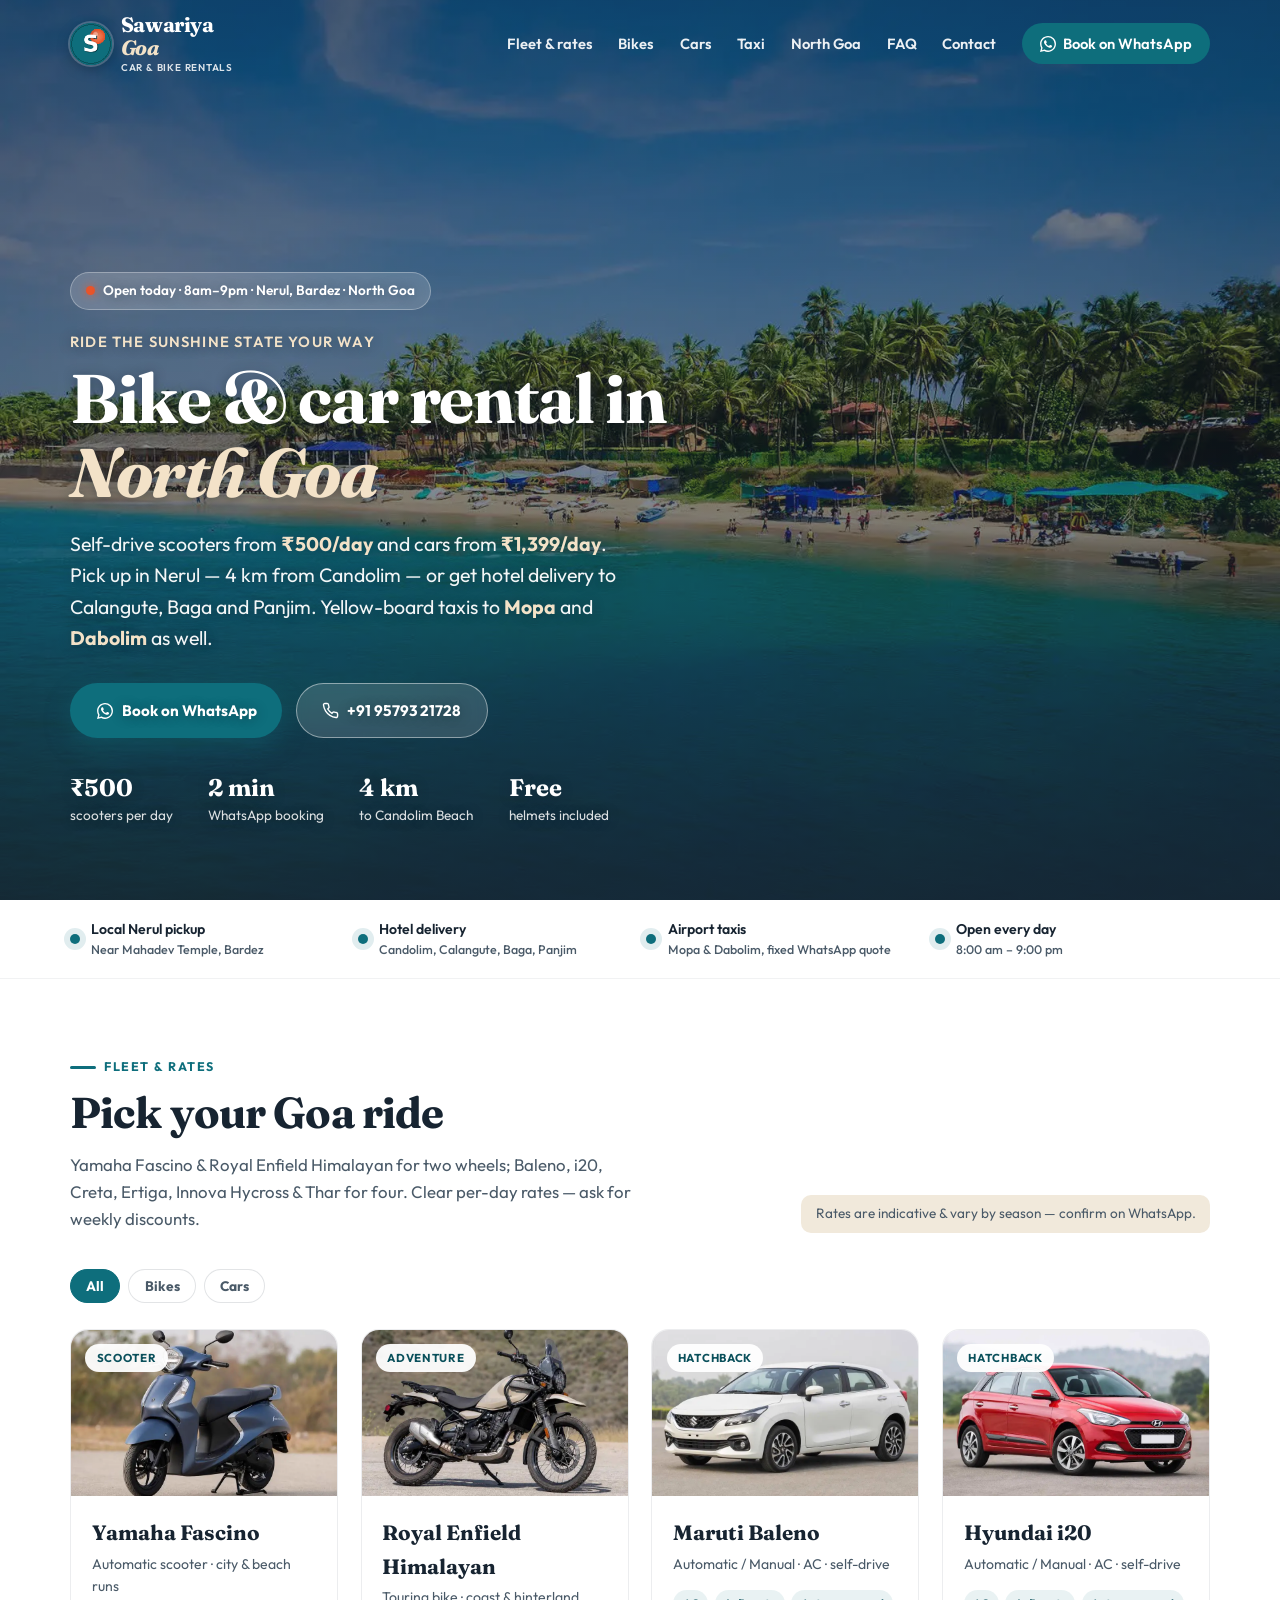
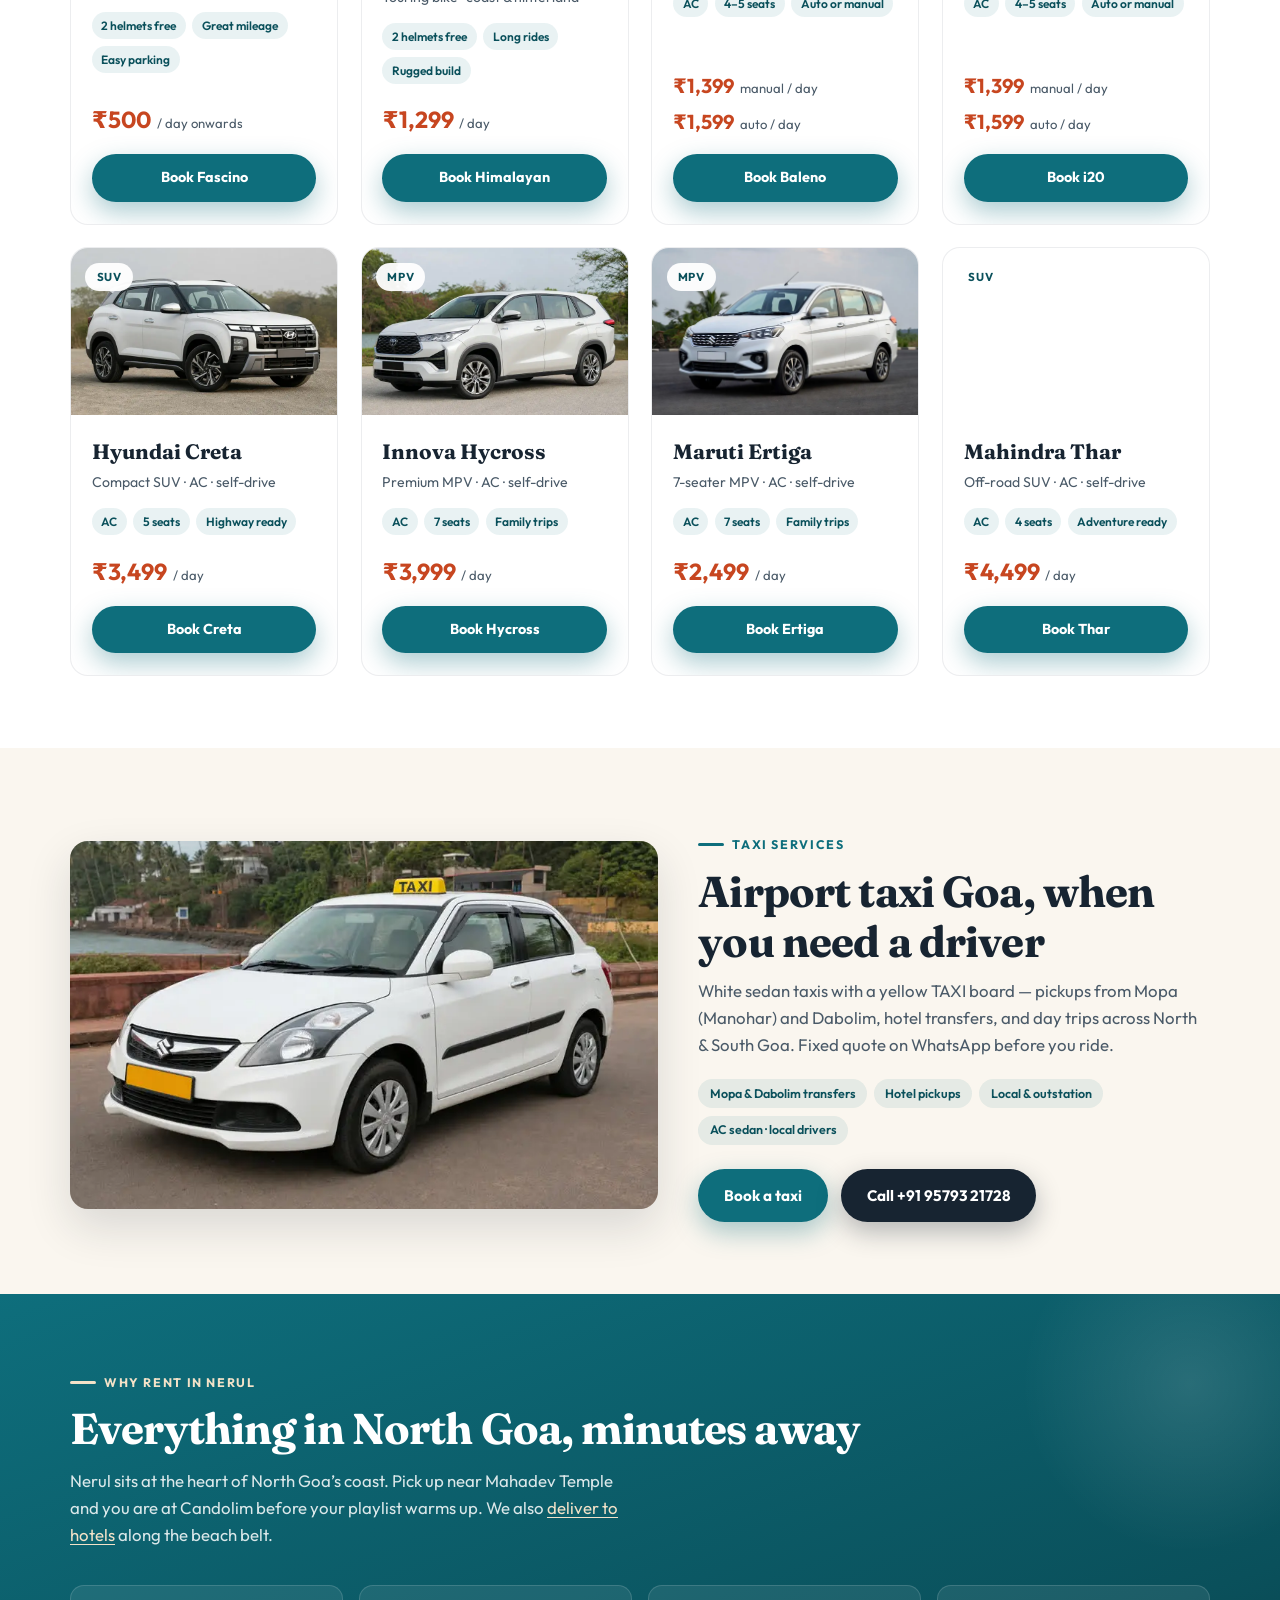
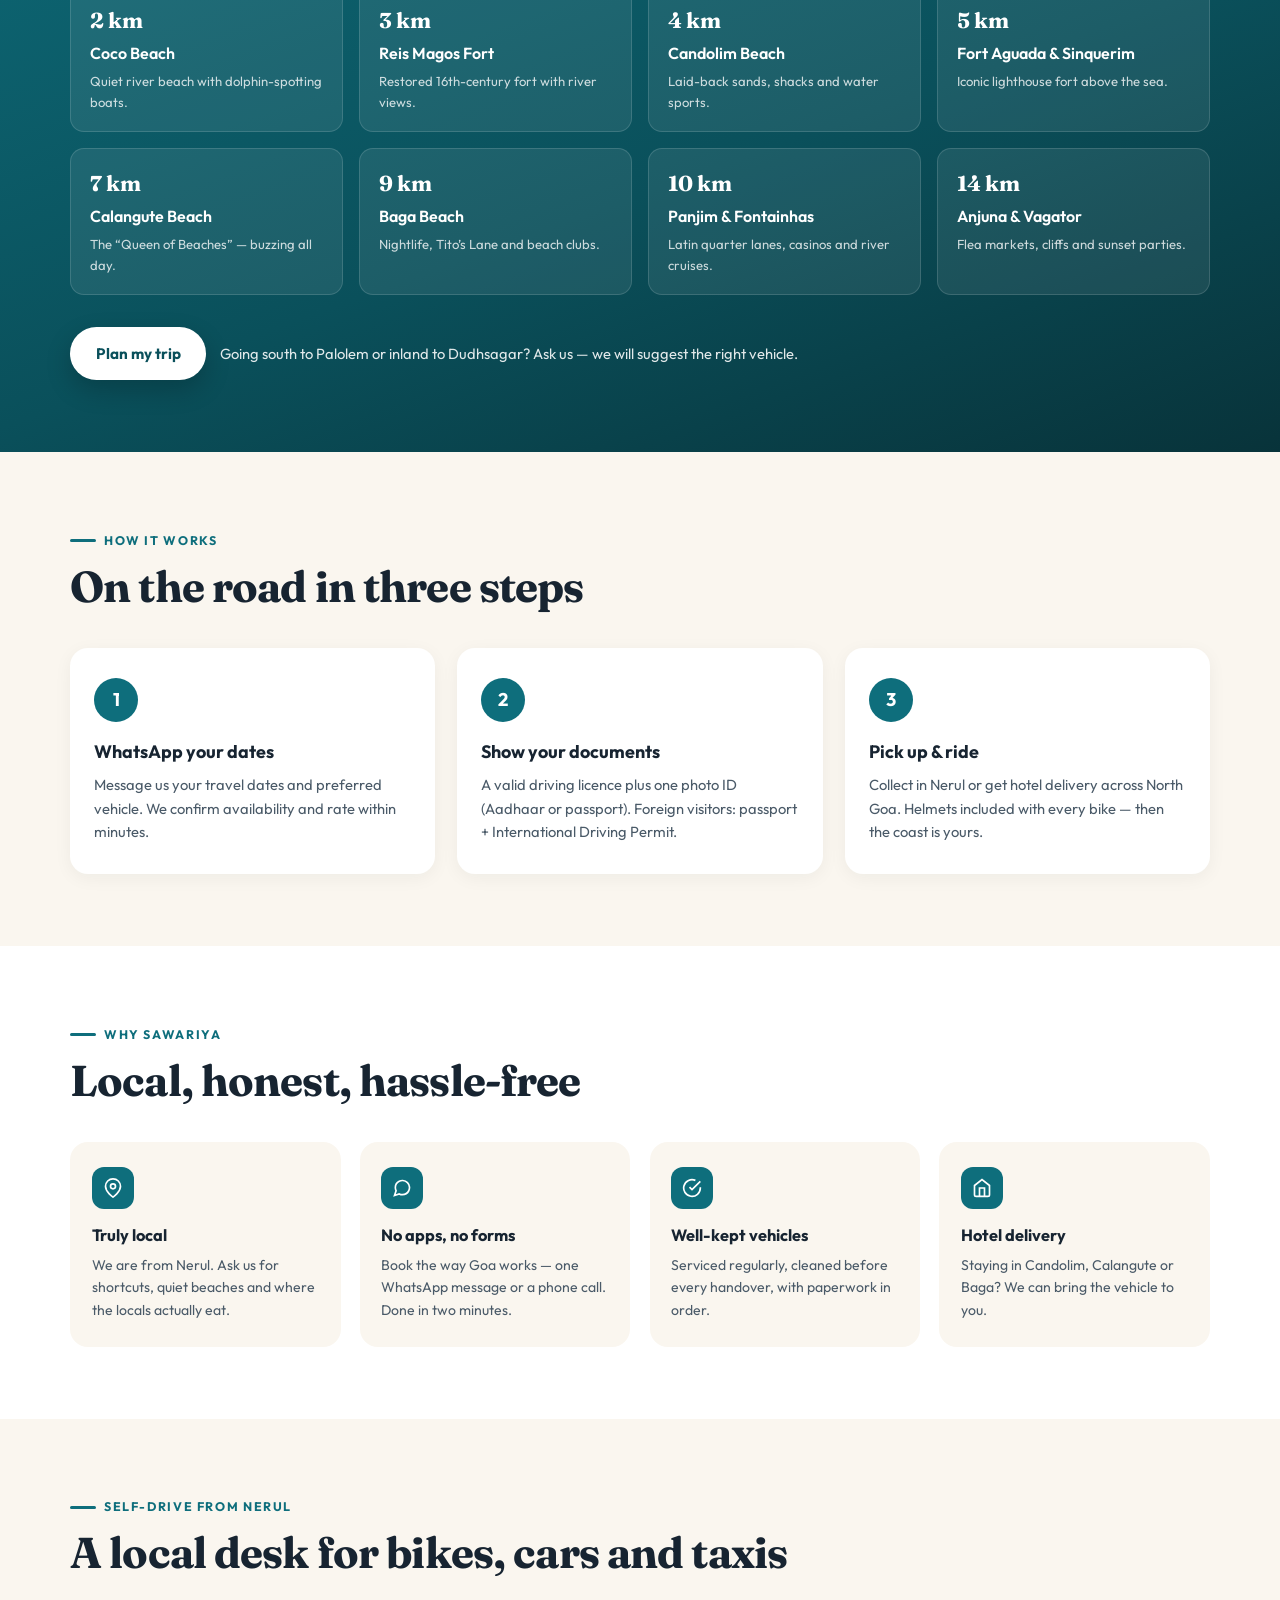
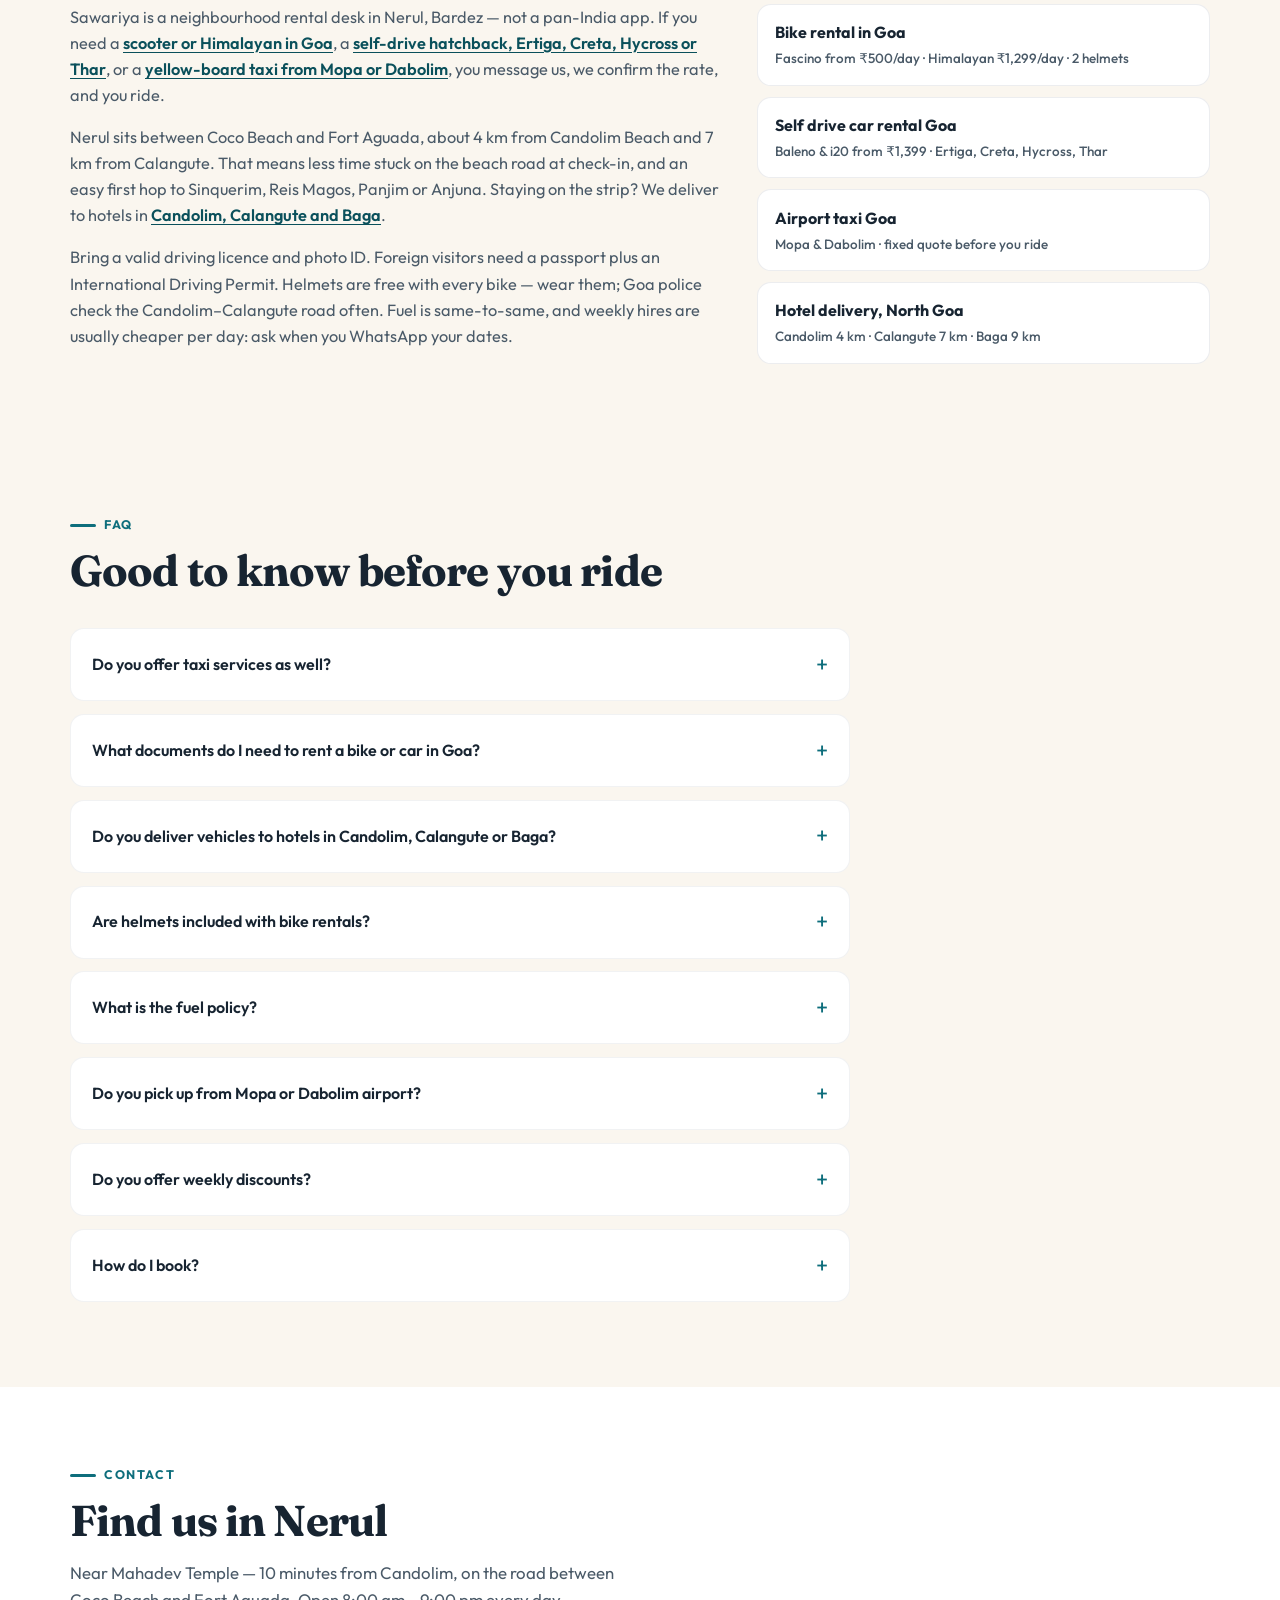
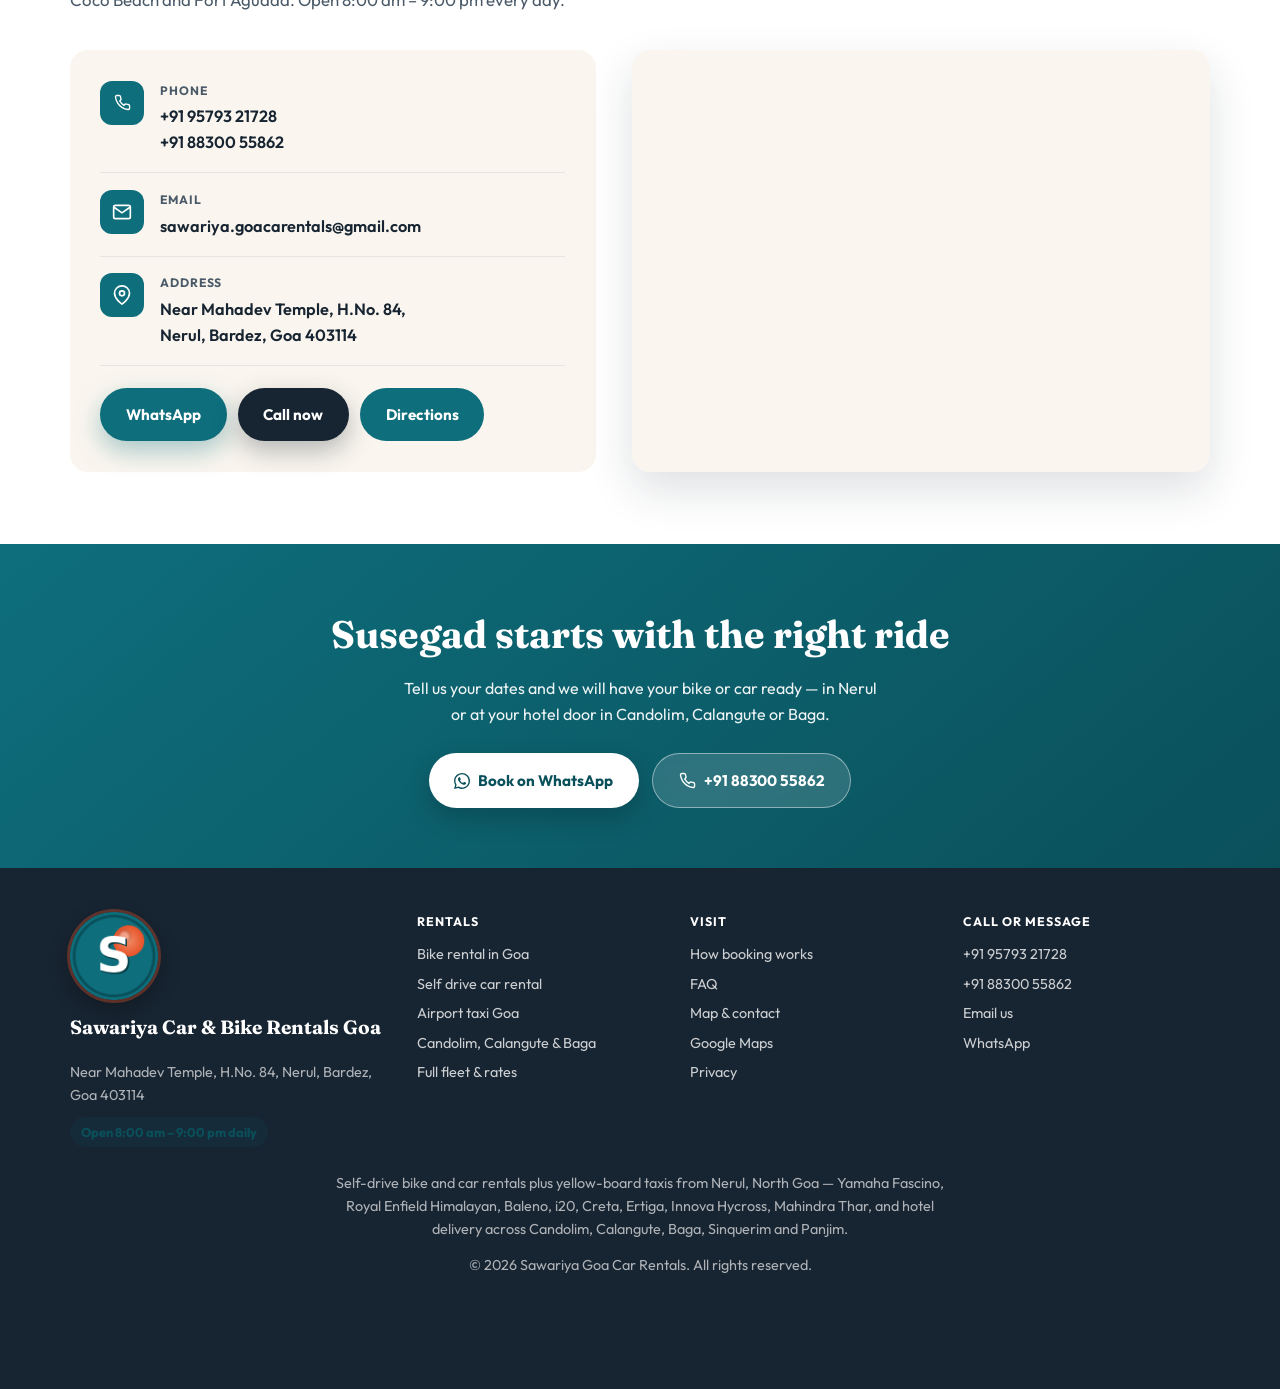
==== commit a27b3336: "Improve SEO and design: keyword-led pages, schema, and local fleet sync Align the site with the live" ====
--- a/index.html
+++ b/index.html
@@ -1,504 +1,194 @@
 <!DOCTYPE html>
-<html lang="en">
+<html lang="en-IN">
 <head>
   <meta charset="UTF-8" />
+  <meta name="viewport" content="width=device-width, initial-scale=1.0" />
+  <title>Bike &amp; Car Rental in North Goa | Self Drive from ₹500 | Sawariya</title>
+  <meta name="description" content="Self-drive bikes from ₹500/day and cars from ₹1,399 in Nerul, North Goa. Hotel delivery to Candolim, Calangute and Baga. Mopa and Dabolim taxis. Book on WhatsApp." />
   <meta name="author" content="Sawariya Car and Bike Rentals Goa" />
-  <meta name="viewport" content="width=device-width, initial-scale=1.0" />
-  <title>Sawariya Car &amp; Bike Rentals Goa | Fascino, Himalayan, Creta, Innova &amp; more</title>
-  <meta name="description" content="Rent bikes & cars in North Goa from ₹500/day, plus taxi services. Fascino, Himalayan, Baleno, i20, Creta, Innova & Hycross. Nerul, Bardez — airport transfers & local rides. Call +91 92702 26835." />
-  <meta name="keywords" content="bike rental goa, yamaha fascino rent goa, royal enfield himalayan rental, baleno on rent goa, i20 rental goa, creta rental goa, innova on rent goa, innova hycross rental, goa taxi service, taxi nerul, airport taxi goa, car hire candolim, self drive car goa" />
   <meta name="robots" content="index, follow" />
   <meta name="geo.region" content="IN-GA" />
   <meta name="geo.placename" content="Nerul, Bardez, Goa" />
   <meta name="geo.position" content="15.506216;73.800804" />
   <meta name="ICBM" content="15.506216, 73.800804" />
   <link rel="canonical" href="https://sawariyagoacarentals.com/" />
-
-  <!-- Open Graph -->
+  <link rel="alternate" hreflang="en-IN" href="https://sawariyagoacarentals.com/" />
+  <link rel="alternate" hreflang="x-default" href="https://sawariyagoacarentals.com/" />
+
+  <link rel="icon" href="/favicon.ico?v=4" sizes="any" />
+  <link rel="icon" type="image/svg+xml" href="/favicon.svg?v=4" />
+  <link rel="icon" type="image/png" sizes="32x32" href="/favicon-32x32.png?v=4" />
+  <link rel="icon" type="image/png" sizes="16x16" href="/favicon-16x16.png?v=4" />
+  <link rel="apple-touch-icon" sizes="180x180" href="/apple-touch-icon.png?v=4" />
+  <link rel="manifest" href="/site.webmanifest?v=4" />
+  <meta name="theme-color" content="#0e6e7c" />
+  <meta name="msapplication-TileColor" content="#0e6e7c" />
+
   <meta property="og:type" content="website" />
-  <meta property="og:title" content="Sawariya Car & Bike Rentals Goa — Ride the Sunshine State" />
-  <meta property="og:description" content="Bikes from ₹500/day, cars from ₹1,200/day. Fascino, Himalayan, Baleno, i20, Creta, Innova & Hycross. Based in Nerul — book on WhatsApp in 2 minutes." />
+  <meta property="og:title" content="Bike & Car Rental in North Goa | Sawariya" />
+  <meta property="og:description" content="Self-drive bikes from ₹500/day and cars from ₹1,399 in Nerul, North Goa. Hotel delivery to Candolim, Calangute and Baga. Mopa and Dabolim taxis. Book on WhatsApp." />
   <meta property="og:image" content="https://sawariyagoacarentals.com/images/hero-goa.jpg" />
+  <meta property="og:image:alt" content="North Goa coastline near Candolim and Nerul at golden hour" />
+  <meta property="og:image:width" content="1600" />
+  <meta property="og:image:height" content="1200" />
   <meta property="og:url" content="https://sawariyagoacarentals.com/" />
   <meta property="og:locale" content="en_IN" />
-  <meta property="og:site_name" content="Sawariya Car & Bike Rentals Goa" />
-
-  <!-- Twitter -->
+  <meta property="og:site_name" content="Sawariya Car &amp; Bike Rentals Goa" />
+
   <meta name="twitter:card" content="summary_large_image" />
-  <meta name="twitter:title" content="Sawariya Car & Bike Rentals Goa" />
-  <meta name="twitter:description" content="Bikes from ₹500/day, cars from ₹1,200/day in North Goa. Book on WhatsApp." />
+  <meta name="twitter:title" content="Bike & Car Rental in North Goa | Sawariya" />
+  <meta name="twitter:description" content="Self-drive bikes from ₹500/day and cars from ₹1,399 in Nerul, North Goa. Hotel delivery to Candolim, Calangute and Baga. Mopa and Dabolim taxis. Book on WhatsApp." />
   <meta name="twitter:image" content="https://sawariyagoacarentals.com/images/hero-goa.jpg" />
+  <meta name="twitter:image:alt" content="North Goa coastline near Candolim and Nerul at golden hour" />
 
   <link rel="preconnect" href="https://fonts.googleapis.com" />
   <link rel="preconnect" href="https://fonts.gstatic.com" crossorigin />
-  <link href="https://fonts.googleapis.com/css2?family=Outfit:wght@400;600;700&family=Fraunces:ital,wght@0,700;1,600&display=optional" rel="stylesheet" />
+  <link href="https://fonts.googleapis.com/css2?family=Outfit:wght@400;600;700&amp;family=Fraunces:ital,wght@0,700;1,600&amp;display=swap" rel="stylesheet" />
   <link rel="preload" as="image" type="image/webp" href="images/hero-goa.webp" imagesrcset="images/hero-goa-800.webp 800w, images/hero-goa.webp 1600w" imagesizes="100vw" fetchpriority="high" />
-
-  <!-- Structured data: local business -->
+  <link rel="stylesheet" href="styles.css" />
+  
   <script type="application/ld+json">
   {
     "@context": "https://schema.org",
-    "@type": "AutoRental",
-    "name": "Sawariya Car & Bike Rentals Goa",
-    "image": "https://sawariyagoacarentals.com/images/hero-goa.jpg",
-    "url": "https://sawariyagoacarentals.com/",
-    "telephone": "+919270226835",
-    "email": "sawariya.goacarentals@gmail.com",
-    "priceRange": "₹500 - ₹3500 per day",
-    "currenciesAccepted": "INR",
-    "address": {
-      "@type": "PostalAddress",
-      "streetAddress": "Near Mahadev Temple, H.No. 84",
-      "addressLocality": "Nerul, Bardez",
-      "addressRegion": "Goa",
-      "postalCode": "403114",
-      "addressCountry": "IN"
-    },
-    "geo": {
-      "@type": "GeoCoordinates",
-      "latitude": 15.506216,
-      "longitude": 73.800804
-    },
-    "areaServed": ["Nerul", "Candolim", "Calangute", "Baga", "Sinquerim", "Panjim", "North Goa"],
-    "openingHoursSpecification": {
-      "@type": "OpeningHoursSpecification",
-      "dayOfWeek": ["Monday","Tuesday","Wednesday","Thursday","Friday","Saturday","Sunday"],
-      "opens": "08:00",
-      "closes": "21:00"
-    },
-    "hasMap": "https://maps.google.com/maps?q=15.506216049194336,73.8008041381836&z=17"
-  }
-  </script>
-
-  <!-- Structured data: FAQ -->
-  <script type="application/ld+json">
-  {
-    "@context": "https://schema.org",
-    "@type": "FAQPage",
-    "mainEntity": [
+    "@graph": [
       {
-        "@type": "Question",
-        "name": "Do you offer taxi services as well?",
-        "acceptedAnswer": { "@type": "Answer", "text": "Yes — AC sedan taxis with a yellow TAXI board for airport transfers, hotel pickups and day trips across Goa. Message us on WhatsApp with pickup, drop and time for a fixed quote." }
+        "@type": ["AutoRental", "LocalBusiness"],
+        "@id": "https://sawariyagoacarentals.com/#business",
+        "name": "Sawariya Car & Bike Rentals Goa",
+        "alternateName": "Sawariya Goa Rentals",
+        "image": ["https://sawariyagoacarentals.com/images/logo-mark-512.png", "https://sawariyagoacarentals.com/images/hero-goa.jpg"],
+        "logo": "https://sawariyagoacarentals.com/images/logo-mark-512.png",
+        "url": "https://sawariyagoacarentals.com/",
+        "telephone": ["+919579321728", "+918830055862"],
+        "email": "sawariya.goacarentals@gmail.com",
+        "priceRange": "₹500 - ₹4,499 per day",
+        "currenciesAccepted": "INR",
+        "paymentAccepted": ["Cash", "UPI"],
+        "address": {
+          "@type": "PostalAddress",
+          "streetAddress": "Near Mahadev Temple, H.No. 84",
+          "addressLocality": "Nerul",
+          "addressRegion": "Goa",
+          "postalCode": "403114",
+          "addressCountry": "IN"
+        },
+        "geo": {
+          "@type": "GeoCoordinates",
+          "latitude": 15.506216,
+          "longitude": 73.800804
+        },
+        "areaServed": [
+          "Nerul", "Candolim", "Calangute", "Baga", "Sinquerim", "Panjim",
+          "Anjuna", "Vagator", "North Goa", "Mopa Airport", "Dabolim Airport"
+        ],
+        "openingHoursSpecification": {
+          "@type": "OpeningHoursSpecification",
+          "dayOfWeek": ["Monday","Tuesday","Wednesday","Thursday","Friday","Saturday","Sunday"],
+          "opens": "08:00",
+          "closes": "21:00"
+        },
+        "hasMap": "https://maps.google.com/maps?q=15.506216049194336,73.8008041381836&z=17",
+        "knowsLanguage": ["en", "hi", "mr", "kok"],
+        "makesOffer": [
+          {"@type": "Offer", "name": "Yamaha Fascino scooter rental", "price": "500", "priceCurrency": "INR", "availability": "https://schema.org/InStock"},
+          {"@type": "Offer", "name": "Royal Enfield Himalayan rental", "price": "1299", "priceCurrency": "INR"},
+          {"@type": "Offer", "name": "Maruti Baleno self-drive", "price": "1399", "priceCurrency": "INR"},
+          {"@type": "Offer", "name": "Hyundai i20 self-drive", "price": "1399", "priceCurrency": "INR"},
+          {"@type": "Offer", "name": "Maruti Ertiga self-drive", "price": "2499", "priceCurrency": "INR"},
+          {"@type": "Offer", "name": "Hyundai Creta self-drive", "price": "3499", "priceCurrency": "INR"},
+          {"@type": "Offer", "name": "Innova Hycross self-drive", "price": "3999", "priceCurrency": "INR"},
+          {"@type": "Offer", "name": "Mahindra Thar self-drive", "price": "4499", "priceCurrency": "INR"}
+        ]
       },
       {
-        "@type": "Question",
-        "name": "What documents do I need to rent a bike or car in Goa?",
-        "acceptedAnswer": { "@type": "Answer", "text": "A valid driving licence (Indian or international) and one government photo ID such as Aadhaar or passport. Foreign nationals need a passport and an International Driving Permit." }
+        "@type": "TaxiService",
+        "@id": "https://sawariyagoacarentals.com/airport-taxi-goa.html#service",
+        "name": "Sawariya Goa Taxi",
+        "provider": {"@id": "https://sawariyagoacarentals.com/#business"},
+        "url": "https://sawariyagoacarentals.com/airport-taxi-goa.html",
+        "areaServed": ["North Goa", "South Goa", "Mopa Airport", "Dabolim Airport"],
+        "telephone": "+919579321728"
       },
       {
-        "@type": "Question",
-        "name": "Do you deliver vehicles to hotels in Candolim, Calangute or Baga?",
-        "acceptedAnswer": { "@type": "Answer", "text": "Yes. We deliver across North Goa including Candolim, Calangute, Baga, Sinquerim and Panjim. Share your hotel location on WhatsApp and we will confirm delivery time and charges." }
+        "@type": "WebSite",
+        "@id": "https://sawariyagoacarentals.com/#website",
+        "url": "https://sawariyagoacarentals.com/",
+        "name": "Sawariya Car & Bike Rentals Goa",
+        "publisher": {"@id": "https://sawariyagoacarentals.com/#business"},
+        "inLanguage": "en-IN"
       },
       {
-        "@type": "Question",
-        "name": "Are helmets included with bike rentals?",
-        "acceptedAnswer": { "@type": "Answer", "text": "Yes, we provide helmets free of charge with every two-wheeler. Helmets are mandatory in Goa for both rider and pillion." }
-      },
-      {
-        "@type": "Question",
-        "name": "What is the fuel policy?",
-        "acceptedAnswer": { "@type": "Answer", "text": "Vehicles are handed over with fuel and should be returned with the same level. Petrol pumps are available throughout Nerul, Candolim and Calangute." }
-      },
-      {
-        "@type": "Question",
-        "name": "How do I book a vehicle?",
-        "acceptedAnswer": { "@type": "Answer", "text": "Message us on WhatsApp at +91 92702 26835 with your dates and preferred vehicle, or simply call. No advance app or website form needed — booking takes about two minutes." }
+        "@type": "FAQPage",
+        "@id": "https://sawariyagoacarentals.com/#faq",
+        "mainEntity": [
+          {
+            "@type": "Question",
+            "name": "Do you offer taxi services as well?",
+            "acceptedAnswer": {"@type": "Answer", "text": "Yes — AC sedan taxis with a yellow TAXI board for airport transfers from Mopa and Dabolim, hotel pickups and day trips across Goa. Message us on WhatsApp with pickup, drop and time for a fixed quote."}
+          },
+          {
+            "@type": "Question",
+            "name": "What documents do I need to rent a bike or car in Goa?",
+            "acceptedAnswer": {"@type": "Answer", "text": "A valid driving licence (Indian or international) and one government photo ID such as Aadhaar or passport. Foreign nationals need a passport and an International Driving Permit."}
+          },
+          {
+            "@type": "Question",
+            "name": "Do you deliver vehicles to hotels in Candolim, Calangute or Baga?",
+            "acceptedAnswer": {"@type": "Answer", "text": "Yes. We deliver across North Goa including Candolim, Calangute, Baga, Sinquerim and Panjim. Share your hotel location on WhatsApp and we will confirm delivery time and charges."}
+          },
+          {
+            "@type": "Question",
+            "name": "Are helmets included with bike rentals?",
+            "acceptedAnswer": {"@type": "Answer", "text": "Yes, we provide helmets free of charge with every two-wheeler. Helmets are mandatory in Goa for both rider and pillion."}
+          },
+          {
+            "@type": "Question",
+            "name": "What is the fuel policy?",
+            "acceptedAnswer": {"@type": "Answer", "text": "Vehicles are handed over with fuel and should be returned with the same level. Petrol pumps are available throughout Nerul, Candolim and Calangute."}
+          },
+          {
+            "@type": "Question",
+            "name": "How do I book a vehicle?",
+            "acceptedAnswer": {"@type": "Answer", "text": "Message us on WhatsApp at +91 95793 21728 with your dates and preferred vehicle, or simply call. Booking takes about two minutes."}
+          },
+          {
+            "@type": "Question",
+            "name": "Do you pick up from Mopa or Dabolim airport?",
+            "acceptedAnswer": {"@type": "Answer", "text": "Yes. We run yellow-board taxi transfers to and from Manohar International Airport (Mopa) and Goa International Airport (Dabolim). Share your flight time on WhatsApp for a fixed quote."}
+          },
+          {
+            "@type": "Question",
+            "name": "Do you offer weekly discounts on bike and car rental in Goa?",
+            "acceptedAnswer": {"@type": "Answer", "text": "Yes. Ask on WhatsApp for weekly rates — longer hires on Fascino scooters, hatchbacks and 7-seaters are usually cheaper per day than a single-day booking."}
+          }
+        ]
       }
     ]
   }
   </script>
 
-  <style>
-    :root {
-      /* 3-color system — neutral (90%) / teal (9%) / orange accent (1%) */
-      --sand: #faf6ef;          /* neutral base */
-      --sand-deep: #f1e9db;
-      --ink: #172431;
-      --ink-soft: #4a5a68;
-      --white: #ffffff;
-      --sea: #0e6e7c;           /* secondary — buttons, labels, icons */
-      --sea-deep: #0a505b;
-      --accent: #e8542a;        /* accent — prices & small highlights only */
-      --accent-deep: #c74620;
-      /* aliases kept for readability below */
-      --sunset: var(--accent);
-      --sunset-deep: var(--accent-deep);
-      --mango: #f3e2c8;         /* light neutral for text on teal/dark */
-      --wa: var(--sea);
-      --wa-deep: var(--sea-deep);
-      --radius: 18px;
-      --shadow: 0 18px 45px rgba(23, 36, 49, 0.14);
-      --max: 1140px;
-    }
-
-    *, *::before, *::after { box-sizing: border-box; margin: 0; padding: 0; }
-    html { scroll-behavior: smooth; }
-
-    body {
-      font-family: "Outfit", system-ui, sans-serif;
-      color: var(--ink);
-      background: var(--sand);
-      line-height: 1.6;
-      overflow-x: hidden;
-    }
-
-    img { max-width: 100%; display: block; }
-    a { color: inherit; text-decoration: none; }
-
-    .wrap { max-width: var(--max); margin: 0 auto; }
-
-    /* ——— Nav ——— */
-    .nav {
-      position: fixed; top: 0; left: 0; right: 0; z-index: 100;
-      padding: 0.9rem 1.25rem;
-      transition: background 0.3s, box-shadow 0.3s, padding 0.3s;
-    }
-    .nav.scrolled {
-      background: rgba(250, 246, 239, 0.94);
-      backdrop-filter: blur(12px);
-      box-shadow: 0 4px 22px rgba(23, 36, 49, 0.1);
-      padding: 0.6rem 1.25rem;
-    }
-    .nav-inner { max-width: var(--max); margin: 0 auto; display: flex; align-items: center; justify-content: space-between; gap: 1rem; }
-    .logo {
-      font-family: "Fraunces", serif; font-weight: 700; font-size: 1.3rem;
-      color: var(--white); letter-spacing: -0.02em; transition: color 0.3s;
-      display: flex; align-items: center; gap: 0.45rem;
-    }
-    .logo-sun {
-      width: 30px; height: 30px; border-radius: 50%;
-      background: radial-gradient(circle at 35% 35%, #f08a63, var(--accent));
-      box-shadow: 0 0 12px rgba(232, 84, 42, 0.55);
-      flex-shrink: 0;
-    }
-    .nav.scrolled .logo { color: var(--ink); }
-    .logo em { font-style: italic; color: var(--mango); }
-    .nav.scrolled .logo em { color: var(--sea); }
-
-    .nav-links { display: flex; align-items: center; gap: 1.6rem; list-style: none; }
-    .nav-links a { font-size: 0.92rem; font-weight: 600; color: rgba(255,255,255,0.92); transition: color 0.2s; }
-    .nav.scrolled .nav-links a { color: var(--ink-soft); }
-    .nav-links a:hover { color: var(--mango); }
-    .nav.scrolled .nav-links a:hover { color: var(--sea); }
-    .nav-cta {
-      background: var(--wa) !important; color: var(--white) !important;
-      padding: 0.55rem 1.15rem; border-radius: 999px; font-weight: 600 !important;
-      display: inline-flex; align-items: center; gap: 0.4rem;
-    }
-    .nav-cta:hover { background: var(--wa-deep) !important; }
-
-    .menu-btn { display: none; background: none; border: none; cursor: pointer; padding: 0.3rem; flex-direction: column; gap: 5px; z-index: 110; }
-    .menu-btn span { display: block; width: 25px; height: 2.5px; background: var(--white); border-radius: 2px; transition: 0.3s; }
-    .nav.scrolled .menu-btn span, .menu-btn.open span { background: var(--ink); }
-    .menu-btn.open span:nth-child(1) { transform: translateY(7.5px) rotate(45deg); }
-    .menu-btn.open span:nth-child(2) { opacity: 0; }
-    .menu-btn.open span:nth-child(3) { transform: translateY(-7.5px) rotate(-45deg); }
-
-    /* ——— Buttons ——— */
-    .btn {
-      display: inline-flex; align-items: center; justify-content: center; gap: 0.5rem;
-      padding: 0.9rem 1.6rem; border-radius: 999px; font-weight: 700; font-size: 0.95rem;
-      border: none; cursor: pointer; font-family: inherit;
-      transition: transform 0.2s, background 0.2s, box-shadow 0.2s;
-    }
-    .btn:hover { transform: translateY(-2px); }
-    .btn:active { transform: translateY(0); }
-    .btn-sunset { background: var(--ink); color: var(--white); box-shadow: 0 10px 26px rgba(23, 36, 49, 0.3); }
-    .btn-sunset:hover { background: #22334a; }
-    .btn-wa { background: var(--wa); color: var(--white); box-shadow: 0 10px 26px rgba(14, 110, 124, 0.35); }
-    .btn-wa:hover { background: var(--wa-deep); }
-    .btn-ghost { background: rgba(255,255,255,0.14); color: var(--white); border: 1.5px solid rgba(255,255,255,0.45); backdrop-filter: blur(6px); }
-    .btn-ghost:hover { background: rgba(255,255,255,0.25); }
-    .btn-sea { background: var(--sea); color: var(--white); }
-    .btn-sea:hover { background: var(--sea-deep); }
-
-    /* ——— Hero ——— */
-    .hero {
-      position: relative; min-height: 100svh;
-      display: flex; align-items: flex-end;
-      padding: 6.5rem 1.25rem 4.5rem; color: var(--white); overflow: hidden;
-    }
-    .hero-bg { position: absolute; inset: 0; }
-    .hero-bg img { width: 100%; height: 100%; object-fit: cover; object-position: center 42%; }
-    .hero-bg::after {
-      content: ""; position: absolute; inset: 0;
-      background: linear-gradient(180deg, rgba(23,36,49,0.60) 0%, rgba(23,36,49,0.45) 45%, rgba(23,36,49,0.90) 100%);
-    }
-    .hero-content { position: relative; z-index: 1; max-width: var(--max); margin: 0 auto; width: 100%; text-shadow: 0 1px 12px rgba(23,36,49,0.45); }
-    .hero-badge {
-      display: inline-flex; align-items: center; gap: 0.5rem;
-      background: rgba(255,255,255,0.16); backdrop-filter: blur(8px);
-      border: 1px solid rgba(255,255,255,0.3); padding: 0.42rem 0.95rem;
-      border-radius: 999px; font-size: 0.85rem; font-weight: 600; margin-bottom: 1.25rem;
-    }
-    .hero-badge::before { content: ""; width: 9px; height: 9px; background: var(--accent); border-radius: 50%; box-shadow: 0 0 9px rgba(232,84,42,0.8); }
-    .hero h1 {
-      font-family: "Fraunces", serif; font-size: clamp(2.5rem, 6.5vw, 4.3rem);
-      font-weight: 700; line-height: 1.08; letter-spacing: -0.02em;
-      max-width: 15ch; margin-bottom: 1.1rem;
-    }
-    .hero h1 em { font-style: italic; color: var(--mango); }
-    .hero-lead { font-size: clamp(1.02rem, 2vw, 1.22rem); color: rgba(255,255,255,0.95); max-width: 42ch; margin-bottom: 1.9rem; }
-    .hero-lead strong { color: var(--mango); }
-    .hero-actions { display: flex; flex-wrap: wrap; gap: 0.85rem; margin-bottom: 2.2rem; }
-    .hero-stats { display: flex; flex-wrap: wrap; gap: 2.2rem; }
-    .hero-stat strong { display: block; font-family: "Fraunces", serif; font-size: 1.5rem; color: var(--white); line-height: 1.2; }
-    .hero-stat span { font-size: 0.85rem; color: rgba(255,255,255,0.85); }
-
-    /* ——— Sections ——— */
-    section { padding: 4.5rem 1.25rem; }
-    .section-label {
-      display: inline-flex; align-items: center; gap: 0.5rem;
-      font-size: 0.78rem; font-weight: 700; letter-spacing: 0.13em; text-transform: uppercase;
-      color: var(--sea); margin-bottom: 0.7rem;
-    }
-    .section-label::before { content: ""; width: 26px; height: 3px; border-radius: 2px; background: var(--sea); }
-    .section-title { font-family: "Fraunces", serif; font-size: clamp(1.9rem, 4vw, 2.7rem); font-weight: 700; letter-spacing: -0.02em; line-height: 1.15; margin-bottom: 0.9rem; }
-    .section-sub { color: var(--ink-soft); max-width: 52ch; font-size: 1.05rem; }
-
-    /* ——— Fleet ——— */
-    .fleet { background: var(--white); }
-    .fleet-header { display: flex; flex-wrap: wrap; justify-content: space-between; align-items: flex-end; gap: 1.25rem; margin-bottom: 2.25rem; }
-    .fleet-note { font-size: 0.85rem; color: var(--ink-soft); background: var(--sand-deep); border-radius: 10px; padding: 0.5rem 0.9rem; }
-    .fleet-grid { display: grid; grid-template-columns: repeat(2, 1fr); gap: 1.4rem; }
-    @media (min-width: 900px) {
-      .fleet-grid { grid-template-columns: repeat(3, 1fr); }
-    }
-    @media (min-width: 1100px) {
-      .fleet-grid { grid-template-columns: repeat(4, 1fr); }
-    }
-    .vcard {
-      border: 1px solid rgba(23,36,49,0.08); border-radius: var(--radius);
-      overflow: hidden; background: var(--white);
-      transition: transform 0.25s, box-shadow 0.25s;
-      display: flex; flex-direction: column;
-    }
-    .vcard:hover { transform: translateY(-6px); box-shadow: var(--shadow); }
-    .vcard-img { aspect-ratio: 16/10; overflow: hidden; position: relative; }
-    .vcard-img img { width: 100%; height: 100%; object-fit: cover; transition: transform 0.4s; }
-    .vcard:hover .vcard-img img { transform: scale(1.06); }
-    .vcard-tag {
-      position: absolute; top: 0.9rem; left: 0.9rem;
-      background: rgba(255,255,255,0.94);
-      color: var(--sea-deep); font-size: 0.72rem; font-weight: 700;
-      letter-spacing: 0.06em; text-transform: uppercase;
-      padding: 0.3rem 0.7rem; border-radius: 999px;
-    }
-    .vcard-body { padding: 1.25rem 1.3rem 1.4rem; display: flex; flex-direction: column; flex: 1; }
-    .vcard-body h3 { font-family: "Fraunces", serif; font-size: 1.3rem; margin-bottom: 0.2rem; }
-    .vcard-models { font-size: 0.88rem; color: var(--ink-soft); margin-bottom: 0.9rem; }
-    .vcard-price { display: flex; align-items: baseline; gap: 0.35rem; margin-bottom: 1rem; margin-top: auto; }
-    .vcard-price strong { font-size: 1.45rem; color: var(--accent-deep); font-weight: 700; }
-    .vcard-price span { font-size: 0.82rem; color: var(--ink-soft); }
-    .vcard-feats { display: flex; flex-wrap: wrap; gap: 0.4rem; margin-bottom: 1.1rem; }
-    .vcard-feats li { list-style: none; font-size: 0.75rem; font-weight: 600; color: var(--sea-deep); background: rgba(14,110,124,0.09); padding: 0.25rem 0.6rem; border-radius: 999px; }
-    .vcard .btn { width: 100%; padding: 0.75rem 1rem; font-size: 0.9rem; }
-
-    /* ——— Explore ——— */
-    .explore {
-      background: linear-gradient(160deg, var(--sea) 0%, var(--sea-deep) 60%, #08333a 100%);
-      color: var(--white);
-      position: relative; overflow: hidden;
-    }
-    .explore::before {
-      content: ""; position: absolute; top: -80px; right: -80px;
-      width: 340px; height: 340px; border-radius: 50%;
-      background: radial-gradient(circle, rgba(255,255,255,0.12), transparent 70%);
-    }
-    .explore .section-label { color: var(--mango); }
-    .explore .section-label::before { background: var(--mango); }
-    .explore .section-sub { color: rgba(255,255,255,0.85); }
-    .explore-grid { display: grid; grid-template-columns: repeat(4, 1fr); gap: 1rem; margin-top: 2.25rem; position: relative; }
-    .spot {
-      background: rgba(255,255,255,0.08); border: 1px solid rgba(255,255,255,0.14);
-      border-radius: 14px; padding: 1.15rem 1.2rem;
-      transition: background 0.25s, transform 0.25s;
-    }
-    .spot:hover { background: rgba(255,255,255,0.15); transform: translateY(-4px); }
-    .spot-dist { font-family: "Fraunces", serif; font-size: 1.35rem; font-weight: 700; color: var(--white); }
-    .spot h3 { font-size: 1rem; font-weight: 600; margin: 0.15rem 0 0.25rem; }
-    .spot p { font-size: 0.82rem; color: rgba(255,255,255,0.78); }
-    .explore-cta { margin-top: 2rem; display: flex; flex-wrap: wrap; gap: 0.85rem; align-items: center; }
-    .explore-cta p { font-size: 0.92rem; color: rgba(255,255,255,0.88); }
-    .explore-cta .btn-sunset { background: var(--white); color: var(--sea-deep); box-shadow: 0 10px 26px rgba(0,0,0,0.2); }
-    .explore-cta .btn-sunset:hover { background: var(--sand); }
-
-    /* ——— Taxi ——— */
-    .taxi { background: var(--sand); }
-    .taxi-layout {
-      display: grid; grid-template-columns: 1.15fr 1fr; gap: 2.5rem;
-      align-items: center; margin-top: 0.5rem;
-    }
-    .taxi-visual {
-      border-radius: var(--radius); overflow: hidden;
-      aspect-ratio: 16 / 10; background: var(--sand-deep);
-      box-shadow: var(--shadow);
-    }
-    .taxi-visual img { width: 100%; height: 100%; object-fit: cover; }
-    .taxi-copy .section-label { margin-bottom: 0.75rem; }
-    .taxi-copy .section-title { margin-bottom: 0.75rem; }
-    .taxi-copy .section-sub { margin-bottom: 1.25rem; }
-    .taxi-feats {
-      display: flex; flex-wrap: wrap; gap: 0.45rem;
-      list-style: none; margin-bottom: 1.5rem;
-    }
-    .taxi-feats li {
-      font-size: 0.78rem; font-weight: 600; color: var(--sea-deep);
-      background: rgba(14,110,124,0.09); padding: 0.3rem 0.7rem; border-radius: 999px;
-    }
-    .taxi-actions { display: flex; flex-wrap: wrap; gap: 0.85rem; }
-
-    /* ——— How it works ——— */
-    .how { background: var(--sand); }
-    .how-grid { display: grid; grid-template-columns: repeat(3, 1fr); gap: 1.4rem; margin-top: 2.25rem; }
-    .step { background: var(--white); border-radius: var(--radius); padding: 1.9rem 1.5rem; box-shadow: 0 4px 18px rgba(23,36,49,0.05); position: relative; }
-    .step-num {
-      width: 44px; height: 44px; border-radius: 50%;
-      background: var(--sea);
-      color: var(--white); font-weight: 700; font-size: 1.15rem;
-      display: flex; align-items: center; justify-content: center; margin-bottom: 1rem;
-    }
-    .step h3 { font-size: 1.12rem; margin-bottom: 0.4rem; }
-    .step p { font-size: 0.92rem; color: var(--ink-soft); }
-
-    /* ——— Why ——— */
-    .why { background: var(--white); }
-    .why-grid { display: grid; grid-template-columns: repeat(4, 1fr); gap: 1.2rem; margin-top: 2.25rem; }
-    .why-card { background: var(--sand); border-radius: var(--radius); padding: 1.6rem 1.35rem; transition: transform 0.2s, box-shadow 0.2s; }
-    .why-card:hover { transform: translateY(-4px); box-shadow: var(--shadow); }
-    .why-icon {
-      width: 42px; height: 42px; border-radius: 12px;
-      background: var(--sea); color: var(--white);
-      display: flex; align-items: center; justify-content: center;
-      margin-bottom: 0.8rem;
-    }
-    .why-card h3 { font-size: 1.02rem; margin-bottom: 0.35rem; }
-    .why-card p { font-size: 0.88rem; color: var(--ink-soft); }
-
-    /* ——— FAQ ——— */
-    .faq { background: var(--sand); }
-    .faq-list { margin-top: 2rem; max-width: 780px; }
-    .faq-item { background: var(--white); border-radius: 14px; margin-bottom: 0.8rem; overflow: hidden; border: 1px solid rgba(23,36,49,0.06); }
-    .faq-item summary {
-      cursor: pointer; padding: 1.1rem 1.3rem; font-weight: 600; font-size: 1rem;
-      list-style: none; display: flex; justify-content: space-between; align-items: center; gap: 1rem;
-    }
-    .faq-item summary::-webkit-details-marker { display: none; }
-    .faq-item summary::after { content: "+"; font-size: 1.4rem; color: var(--sea); font-weight: 400; transition: transform 0.25s; flex-shrink: 0; }
-    .faq-item[open] summary::after { transform: rotate(45deg); }
-    .faq-item p { padding: 0 1.3rem 1.15rem; color: var(--ink-soft); font-size: 0.95rem; }
-
-    /* ——— Contact ——— */
-    .contact { background: var(--white); }
-    .contact-grid { display: grid; grid-template-columns: 1fr 1.1fr; gap: 2.25rem; margin-top: 2.25rem; }
-    .contact-card { background: var(--sand); border-radius: var(--radius); padding: 1.9rem; }
-    .contact-item { display: flex; gap: 1rem; padding: 1.05rem 0; border-bottom: 1px solid rgba(23,36,49,0.08); }
-    .contact-item:last-of-type { border-bottom: none; }
-    .contact-item:first-child { padding-top: 0; }
-    .contact-icon {
-      width: 44px; height: 44px; border-radius: 12px; flex-shrink: 0;
-      background: var(--sea); color: var(--white);
-      display: flex; align-items: center; justify-content: center;
-    }
-    .contact-item h3 { font-size: 0.76rem; text-transform: uppercase; letter-spacing: 0.07em; color: var(--ink-soft); font-weight: 700; margin-bottom: 0.2rem; }
-    .contact-item a, .contact-item address { font-weight: 600; font-size: 1.02rem; color: var(--ink); font-style: normal; display: block; }
-    .contact-item a:hover { color: var(--sea); }
-    .contact-cta-row { display: flex; flex-wrap: wrap; gap: 0.7rem; margin-top: 1.4rem; }
-    .map-wrap { border-radius: var(--radius); overflow: hidden; min-height: 380px; box-shadow: var(--shadow); background: var(--sand); }
-    .map-wrap iframe { width: 100%; height: 100%; min-height: 380px; border: 0; }
-
-    /* ——— CTA band ——— */
-    .cta-band {
-      background: linear-gradient(140deg, var(--sea) 0%, var(--sea-deep) 100%);
-      color: var(--white); padding: 3.75rem 1.25rem; text-align: center;
-    }
-    .cta-band h2 { font-family: "Fraunces", serif; font-size: clamp(1.7rem, 3.8vw, 2.4rem); margin-bottom: 0.7rem; }
-    .cta-band p { opacity: 0.93; margin-bottom: 1.6rem; max-width: 44ch; margin-left: auto; margin-right: auto; }
-    .cta-band .hero-actions { justify-content: center; margin-bottom: 0; }
-    .cta-band .btn-wa { background: var(--white); color: var(--sea-deep); box-shadow: 0 10px 26px rgba(0,0,0,0.2); }
-    .cta-band .btn-wa:hover { background: var(--sand); }
-
-    /* ——— Footer ——— */
-    footer { background: var(--ink); color: rgba(255,255,255,0.65); padding: 2.75rem 1.25rem 7rem; text-align: center; font-size: 0.9rem; }
-    footer strong { color: var(--white); font-family: "Fraunces", serif; font-size: 1.2rem; display: block; margin-bottom: 0.4rem; }
-    footer a { color: var(--mango); }
-    footer a:hover { text-decoration: underline; }
-    .footer-links { display: flex; justify-content: center; flex-wrap: wrap; gap: 1.25rem; margin: 1.2rem 0; }
-
-    /* ——— Sticky mobile action bar ——— */
-    .action-bar {
-      position: fixed; bottom: 0; left: 0; right: 0; z-index: 90;
-      display: none; gap: 0;
-      box-shadow: 0 -6px 24px rgba(23,36,49,0.18);
-    }
-    .action-bar a {
-      flex: 1; display: flex; align-items: center; justify-content: center; gap: 0.5rem;
-      padding: 1rem 0.5rem; font-weight: 700; font-size: 0.95rem; color: var(--white);
-    }
-    .action-bar .ab-call { background: var(--ink); }
-    .action-bar .ab-wa { background: var(--sea); }
-
-    /* ——— Reveal animation (progressive enhancement: hidden only when JS is active) ——— */
-    html.js .reveal { opacity: 0; transform: translateY(22px); transition: opacity 0.6s ease, transform 0.6s ease; }
-    html.js .reveal.in { opacity: 1; transform: none; }
-    @media (prefers-reduced-motion: reduce) {
-      html.js .reveal { opacity: 1; transform: none; transition: none; }
-      html { scroll-behavior: auto; }
-    }
-
-    /* ——— Responsive ——— */
-    @media (max-width: 980px) {
-      .fleet-grid, .how-grid { grid-template-columns: 1fr 1fr; }
-      .explore-grid, .why-grid { grid-template-columns: 1fr 1fr; }
-      .contact-grid, .taxi-layout { grid-template-columns: 1fr; }
-    }
-
-    @media (max-width: 700px) {
-      body { padding-bottom: 4rem; }
-      section { padding: 3.25rem 1.1rem; }
-      .menu-btn { display: flex; }
-      .nav-links {
-        position: fixed; top: 0; right: 0; height: 100dvh; width: min(290px, 86vw);
-        background: var(--sand); flex-direction: column; align-items: flex-start;
-        padding: 5.5rem 1.75rem 2rem; gap: 1.3rem;
-        box-shadow: -10px 0 40px rgba(0,0,0,0.18);
-        transform: translateX(100%); transition: transform 0.3s ease;
-      }
-      .nav-links.open { transform: translateX(0); }
-      .nav-links a { color: var(--ink) !important; font-size: 1.05rem; }
-      .nav-cta { width: 100%; justify-content: center; color: var(--white) !important; }
-      .fleet-grid, .how-grid, .why-grid { grid-template-columns: 1fr; }
-      .hero { padding-bottom: 3.5rem; }
-      .hero-stats { gap: 1.4rem; }
-      .action-bar { display: flex; }
-    }
-
-    @media (max-width: 430px) {
-      .explore-grid { grid-template-columns: 1fr; }
-    }
-  </style>
 </head>
+
 <body>
-  <script>document.documentElement.classList.add("js");</script>
+  <a class="skip-link" href="#main">Skip to content</a>
   <header class="nav" id="nav">
     <div class="nav-inner">
-      <a href="#" class="logo" aria-label="Sawariya Goa Rentals home">
-        <span class="logo-sun" aria-hidden="true"></span>
-        Sawariya <em>Goa</em>
+      <a href="index.html" class="logo" aria-label="Sawariya Goa Rentals home">
+        <img class="logo-mark" src="images/logo-mark-nav.png?v=4" width="42" height="42" alt="" decoding="async" />
+        <span class="logo-text">Sawariya <em>Goa</em><small>Car &amp; bike rentals</small></span>
       </a>
       <button class="menu-btn" id="menuBtn" aria-label="Toggle menu" aria-expanded="false" type="button">
         <span></span><span></span><span></span>
       </button>
       <ul class="nav-links" id="navLinks">
-        <li><a href="#fleet">Fleet &amp; rates</a></li>
-        <li><a href="#taxi">Taxi</a></li>
-        <li><a href="#explore">Explore</a></li>
-        <li><a href="#how">How it works</a></li>
-        <li><a href="#faq">FAQ</a></li>
-        <li><a href="#contact">Contact</a></li>
-        <li><a class="nav-cta" href="https://wa.me/919270226835?text=Hi%20Sawariya!%20I%27d%20like%20to%20rent%20a%20vehicle%20in%20Goa." target="_blank" rel="noopener">
+        <li><a href="index.html#fleet">Fleet &amp; rates</a></li>
+        <li><a href="bike-rental-goa.html">Bikes</a></li>
+        <li><a href="self-drive-car-rental-goa.html">Cars</a></li>
+        <li><a href="airport-taxi-goa.html">Taxi</a></li>
+        <li><a href="candolim-calangute-baga.html">North Goa</a></li>
+        <li><a href="index.html#faq">FAQ</a></li>
+        <li><a href="index.html#contact">Contact</a></li>
+        <li><a class="nav-cta" href="https://wa.me/919579321728?text=Hi%20Sawariya!%20I%27d%20like%20to%20rent%20a%20vehicle%20in%20Goa." target="_blank" rel="noopener noreferrer">
           <svg width="16" height="16" viewBox="0 0 24 24" fill="currentColor" aria-hidden="true"><path d="M17.5 14.4c-.3-.15-1.76-.87-2.03-.97-.27-.1-.47-.15-.67.15-.2.3-.77.96-.94 1.16-.17.2-.35.22-.65.07-.3-.15-1.26-.46-2.4-1.48-.88-.79-1.48-1.76-1.65-2.06-.17-.3-.02-.46.13-.61.14-.13.3-.35.45-.52.15-.17.2-.3.3-.5.1-.2.05-.37-.02-.52-.08-.15-.67-1.62-.92-2.22-.24-.58-.49-.5-.67-.51h-.57c-.2 0-.52.07-.8.37-.27.3-1.04 1.02-1.04 2.5 0 1.47 1.07 2.9 1.22 3.1.15.2 2.1 3.2 5.1 4.49.71.3 1.27.49 1.7.63.72.23 1.37.2 1.88.12.58-.09 1.76-.72 2-1.42.25-.7.25-1.29.18-1.42-.08-.12-.28-.2-.58-.35zM12.05 21.8h-.01a9.87 9.87 0 0 1-5.03-1.38l-.36-.21-3.74.98 1-3.65-.24-.37a9.82 9.82 0 0 1-1.51-5.26c0-5.44 4.43-9.87 9.89-9.87a9.8 9.8 0 0 1 6.99 2.9 9.82 9.82 0 0 1 2.89 6.99c0 5.44-4.44 9.87-9.88 9.87zm8.4-18.28A11.8 11.8 0 0 0 12.04 0C5.46 0 .1 5.35.1 11.93c0 2.1.55 4.16 1.6 5.97L0 24l6.24-1.64a11.93 11.93 0 0 0 5.8 1.48h.01c6.58 0 11.94-5.35 11.94-11.93 0-3.19-1.24-6.19-3.54-8.39z"/></svg>
           Book on WhatsApp
         </a></li>
@@ -506,6 +196,7 @@
     </div>
   </header>
 
+  <main id="main">
   <section class="hero">
     <div class="hero-bg">
       <picture>
@@ -514,7 +205,7 @@
           src="images/hero-goa.jpg"
           srcset="images/hero-goa-800.jpg 800w, images/hero-goa.jpg 1600w"
           sizes="100vw"
-          alt="Palm-lined beach coastline in North Goa at golden hour"
+          alt="Palm-lined beach coastline in North Goa at golden hour, near Candolim and Nerul"
           width="1600"
           height="1200"
           fetchpriority="high"
@@ -523,29 +214,37 @@
       </picture>
     </div>
     <div class="hero-content">
-      <div class="hero-badge">Open today · Nerul, Bardez · North Goa</div>
-      <h1>Ride the <em>Sunshine State</em> your way</h1>
+      <div class="hero-badge">Open today · 8am–9pm · Nerul, Bardez · North Goa</div>
+      <p class="hero-kicker">Ride the Sunshine State your way</p>
+      <h1>Bike &amp; car rental in <em>North Goa</em></h1>
       <p class="hero-lead">
-        Bikes from <strong>₹500/day</strong>, cars from <strong>₹1,200/day</strong>. Pick up in Nerul — minutes from Candolim, Calangute &amp; Baga — or get it delivered to your hotel.
+        Self-drive scooters from <strong>₹500/day</strong> and cars from <strong>₹1,399/day</strong>. Pick up in Nerul — 4 km from Candolim — or get hotel delivery to Calangute, Baga and Panjim. Yellow-board taxis to <strong>Mopa</strong> and <strong>Dabolim</strong> as well.
       </p>
       <div class="hero-actions">
-        <a class="btn btn-wa" href="https://wa.me/919270226835?text=Hi%20Sawariya!%20I%27d%20like%20to%20rent%20a%20vehicle%20in%20Goa.%20My%20dates%3A%20" target="_blank" rel="noopener">
-          <svg width="18" height="18" viewBox="0 0 24 24" fill="currentColor" aria-hidden="true"><path d="M17.5 14.4c-.3-.15-1.76-.87-2.03-.97-.27-.1-.47-.15-.67.15-.2.3-.77.96-.94 1.16-.17.2-.35.22-.65.07-.3-.15-1.26-.46-2.4-1.48-.88-.79-1.48-1.76-1.65-2.06-.17-.3-.02-.46.13-.61.14-.13.3-.35.45-.52.15-.17.2-.3.3-.5.1-.2.05-.37-.02-.52-.08-.15-.67-1.62-.92-2.22-.24-.58-.49-.5-.67-.51h-.57c-.2 0-.52.07-.8.37-.27.3-1.04 1.02-1.04 2.5 0 1.47 1.07 2.9 1.22 3.1.15.2 2.1 3.2 5.1 4.49.71.3 1.27.49 1.7.63.72.23 1.37.2 1.88.12.58-.09 1.76-.72 2-1.42.25-.7.25-1.29.18-1.42-.08-.12-.28-.2-.58-.35zM12.05 21.8h-.01a9.87 9.87 0 0 1-5.03-1.38l-.36-.21-3.74.98 1-3.65-.24-.37a9.82 9.82 0 0 1-1.51-5.26c0-5.44 4.43-9.87 9.89-9.87a9.8 9.8 0 0 1 6.99 2.9 9.82 9.82 0 0 1 2.89 6.99c0 5.44-4.44 9.87-9.88 9.87zm8.4-18.28A11.8 11.8 0 0 0 12.04 0C5.46 0 .1 5.35.1 11.93c0 2.1.55 4.16 1.6 5.97L0 24l6.24-1.64a11.93 11.93 0 0 0 5.8 1.48h.01c6.58 0 11.94-5.35 11.94-11.93 0-3.19-1.24-6.19-3.54-8.39z"/></svg>
-          Book on WhatsApp
+        <a class="btn btn-wa" href="https://wa.me/919579321728?text=Hi%20Sawariya!%20I%27d%20like%20to%20rent%20a%20vehicle%20in%20Goa.%20My%20dates%3A%20" target="_blank" rel="noopener noreferrer">
+          <svg width="18" height="16" viewBox="0 0 24 24" fill="currentColor" aria-hidden="true"><path d="M17.5 14.4c-.3-.15-1.76-.87-2.03-.97-.27-.1-.47-.15-.67.15-.2.3-.77.96-.94 1.16-.17.2-.35.22-.65.07-.3-.15-1.26-.46-2.4-1.48-.88-.79-1.48-1.76-1.65-2.06-.17-.3-.02-.46.13-.61.14-.13.3-.35.45-.52.15-.17.2-.3.3-.5.1-.2.05-.37-.02-.52-.08-.15-.67-1.62-.92-2.22-.24-.58-.49-.5-.67-.51h-.57c-.2 0-.52.07-.8.37-.27.3-1.04 1.02-1.04 2.5 0 1.47 1.07 2.9 1.22 3.1.15.2 2.1 3.2 5.1 4.49.71.3 1.27.49 1.7.63.72.23 1.37.2 1.88.12.58-.09 1.76-.72 2-1.42.25-.7.25-1.29.18-1.42-.08-.12-.28-.2-.58-.35zM12.05 21.8h-.01a9.87 9.87 0 0 1-5.03-1.38l-.36-.21-3.74.98 1-3.65-.24-.37a9.82 9.82 0 0 1-1.51-5.26c0-5.44 4.43-9.87 9.89-9.87a9.8 9.8 0 0 1 6.99 2.9 9.82 9.82 0 0 1 2.89 6.99c0 5.44-4.44 9.87-9.88 9.87zm8.4-18.28A11.8 11.8 0 0 0 12.04 0C5.46 0 .1 5.35.1 11.93c0 2.1.55 4.16 1.6 5.97L0 24l6.24-1.64a11.93 11.93 0 0 0 5.8 1.48h.01c6.58 0 11.94-5.35 11.94-11.93 0-3.19-1.24-6.19-3.54-8.39z"/></svg> Book on WhatsApp
         </a>
-        <a class="btn btn-ghost" href="tel:+919270226835">
-          <svg width="17" height="17" viewBox="0 0 24 24" fill="none" stroke="currentColor" stroke-width="2" aria-hidden="true"><path d="M22 16.92v3a2 2 0 0 1-2.18 2 19.79 19.79 0 0 1-8.63-3.07 19.5 19.5 0 0 1-6-6 19.79 19.79 0 0 1-3.07-8.67A2 2 0 0 1 4.11 2h3a2 2 0 0 1 2 1.72c.127.96.361 1.903.7 2.81a2 2 0 0 1-.45 2.11L8.09 9.91a16 16 0 0 0 6 6l1.27-1.27a2 2 0 0 1 2.11-.45c.907.339 1.85.573 2.81.7A2 2 0 0 1 22 16.92z"/></svg>
-          +91 92702 26835
+        <a class="btn btn-ghost" href="tel:+919579321728">
+          <svg width="17" height="17" viewBox="0 0 24 24" fill="none" stroke="currentColor" stroke-width="2" aria-hidden="true"><path d="M22 16.92v3a2 2 0 0 1-2.18 2 19.79 19.79 0 0 1-8.63-3.07 19.5 19.5 0 0 1-6-6 19.79 19.79 0 0 1-3.07-8.67A2 2 0 0 1 4.11 2h3a2 2 0 0 1 2 1.72c.127.96.361 1.903.7 2.81a2 2 0 0 1-.45 2.11L8.09 9.91a16 16 0 0 0 6 6l1.27-1.27a2 2 0 0 1 2.11-.45c.907.339 1.85.573 2.81.7A2 2 0 0 1 22 16.92z"/></svg> +91 95793 21728
         </a>
       </div>
       <div class="hero-stats">
-        <div class="hero-stat"><strong>₹500</strong><span>bikes per day</span></div>
+        <div class="hero-stat"><strong>₹500</strong><span>scooters per day</span></div>
         <div class="hero-stat"><strong>2 min</strong><span>WhatsApp booking</span></div>
         <div class="hero-stat"><strong>4 km</strong><span>to Candolim Beach</span></div>
         <div class="hero-stat"><strong>Free</strong><span>helmets included</span></div>
       </div>
     </div>
   </section>
+
+  <div class="trust">
+    <div class="trust-row">
+      <div class="trust-item"><span class="trust-dot" aria-hidden="true"></span><div>Local Nerul pickup<strong><span>Near Mahadev Temple, Bardez</span></strong></div></div>
+      <div class="trust-item"><span class="trust-dot" aria-hidden="true"></span><div>Hotel delivery<strong><span>Candolim, Calangute, Baga, Panjim</span></strong></div></div>
+      <div class="trust-item"><span class="trust-dot" aria-hidden="true"></span><div>Airport taxis<strong><span>Mopa &amp; Dabolim, fixed WhatsApp quote</span></strong></div></div>
+      <div class="trust-item"><span class="trust-dot" aria-hidden="true"></span><div>Open every day<strong><span>8:00 am – 9:00 pm</span></strong></div></div>
+    </div>
+  </div>
 
   <section class="fleet" id="fleet">
     <div class="wrap">
@@ -553,12 +252,17 @@
         <div>
           <span class="section-label">Fleet &amp; rates</span>
           <h2 class="section-title">Pick your Goa ride</h2>
-          <p class="section-sub">Yamaha Fascino &amp; Royal Enfield Himalayan for two wheels; Baleno, i20, Creta, Innova &amp; Innova Hycross for four. Clear per-day rates — ask for weekly discounts.</p>
+          <p class="section-sub">Yamaha Fascino &amp; Royal Enfield Himalayan for two wheels; Baleno, i20, Creta, Ertiga, Innova Hycross &amp; Thar for four. Clear per-day rates — ask for weekly discounts.</p>
         </div>
         <p class="fleet-note">Rates are indicative &amp; vary by season — confirm on WhatsApp.</p>
       </div>
+      <div class="fleet-filters" role="group" aria-label="Filter fleet">
+        <button type="button" class="is-active" data-fleet-filter="all" aria-pressed="true">All</button>
+        <button type="button" data-fleet-filter="bike" aria-pressed="false">Bikes</button>
+        <button type="button" data-fleet-filter="car" aria-pressed="false">Cars</button>
+      </div>
       <div class="fleet-grid">
-        <article class="vcard reveal">
+        <article class="vcard reveal" data-fleet="bike">
           <div class="vcard-img">
             <picture>
               <source type="image/webp" srcset="images/yamaha-fascino.webp" />
@@ -571,10 +275,10 @@
             <p class="vcard-models">Automatic scooter · city &amp; beach runs</p>
             <ul class="vcard-feats"><li>2 helmets free</li><li>Great mileage</li><li>Easy parking</li></ul>
             <div class="vcard-price"><strong>₹500</strong><span>/ day onwards</span></div>
-            <a class="btn btn-wa" href="https://wa.me/919270226835?text=Hi!%20I%27d%20like%20to%20rent%20a%20Yamaha%20Fascino.%20My%20dates%3A%20" target="_blank" rel="noopener">Book Fascino</a>
-          </div>
-        </article>
-        <article class="vcard reveal">
+            <a class="btn btn-wa" href="https://wa.me/919579321728?text=Hi!%20I%27d%20like%20to%20rent%20a%20Yamaha%20Fascino.%20My%20dates%3A%20" target="_blank" rel="noopener noreferrer">Book Fascino</a>
+          </div>
+        </article>
+        <article class="vcard reveal" data-fleet="bike">
           <div class="vcard-img">
             <picture>
               <source type="image/webp" srcset="images/royal-enfield-himalayan.webp" />
@@ -586,11 +290,11 @@
             <h3>Royal Enfield Himalayan</h3>
             <p class="vcard-models">Touring bike · coast &amp; hinterland</p>
             <ul class="vcard-feats"><li>2 helmets free</li><li>Long rides</li><li>Rugged build</li></ul>
-            <div class="vcard-price"><strong>₹500</strong><span>/ day onwards</span></div>
-            <a class="btn btn-wa" href="https://wa.me/919270226835?text=Hi!%20I%27d%20like%20to%20rent%20a%20Royal%20Enfield%20Himalayan.%20My%20dates%3A%20" target="_blank" rel="noopener">Book Himalayan</a>
-          </div>
-        </article>
-        <article class="vcard reveal">
+            <div class="vcard-price"><strong>₹1,299</strong><span>/ day</span></div>
+            <a class="btn btn-wa" href="https://wa.me/919579321728?text=Hi!%20I%27d%20like%20to%20rent%20a%20Royal%20Enfield%20Himalayan.%20My%20dates%3A%20" target="_blank" rel="noopener noreferrer">Book Himalayan</a>
+          </div>
+        </article>
+        <article class="vcard reveal" data-fleet="car">
           <div class="vcard-img">
             <picture>
               <source type="image/webp" srcset="images/maruti-baleno.webp" />
@@ -602,11 +306,12 @@
             <h3>Maruti Baleno</h3>
             <p class="vcard-models">Automatic / Manual · AC · self-drive</p>
             <ul class="vcard-feats"><li>AC</li><li>4–5 seats</li><li>Auto or manual</li></ul>
-            <div class="vcard-price"><strong>₹1,200</strong><span>/ day onwards</span></div>
-            <a class="btn btn-wa" href="https://wa.me/919270226835?text=Hi!%20I%27d%20like%20to%20rent%20a%20Baleno%20(auto%2Fmanual).%20My%20dates%3A%20" target="_blank" rel="noopener">Book Baleno</a>
-          </div>
-        </article>
-        <article class="vcard reveal">
+            <div class="vcard-price dual"><div class="row"><strong>₹1,399</strong><span> manual / day</span></div>
+              <div class="row"><strong>₹1,599</strong><span> auto / day</span></div></div>
+            <a class="btn btn-wa" href="https://wa.me/919579321728?text=Hi!%20I%27d%20like%20to%20rent%20a%20Baleno%20(manual%20%E2%82%B91399%20%2F%20auto%20%E2%82%B91599).%20My%20dates%3A%20" target="_blank" rel="noopener noreferrer">Book Baleno</a>
+          </div>
+        </article>
+        <article class="vcard reveal" data-fleet="car">
           <div class="vcard-img">
             <picture>
               <source type="image/webp" srcset="images/hyundai-i20.webp" />
@@ -618,11 +323,12 @@
             <h3>Hyundai i20</h3>
             <p class="vcard-models">Automatic / Manual · AC · self-drive</p>
             <ul class="vcard-feats"><li>AC</li><li>4–5 seats</li><li>Auto or manual</li></ul>
-            <div class="vcard-price"><strong>₹1,200</strong><span>/ day onwards</span></div>
-            <a class="btn btn-wa" href="https://wa.me/919270226835?text=Hi!%20I%27d%20like%20to%20rent%20an%20i20%20(auto%2Fmanual).%20My%20dates%3A%20" target="_blank" rel="noopener">Book i20</a>
-          </div>
-        </article>
-        <article class="vcard reveal">
+            <div class="vcard-price dual"><div class="row"><strong>₹1,399</strong><span> manual / day</span></div>
+              <div class="row"><strong>₹1,599</strong><span> auto / day</span></div></div>
+            <a class="btn btn-wa" href="https://wa.me/919579321728?text=Hi!%20I%27d%20like%20to%20rent%20an%20i20%20(manual%20%E2%82%B91399%20%2F%20auto%20%E2%82%B91599).%20My%20dates%3A%20" target="_blank" rel="noopener noreferrer">Book i20</a>
+          </div>
+        </article>
+        <article class="vcard reveal" data-fleet="car">
           <div class="vcard-img">
             <picture>
               <source type="image/webp" srcset="images/hyundai-creta.webp" />
@@ -634,11 +340,11 @@
             <h3>Hyundai Creta</h3>
             <p class="vcard-models">Compact SUV · AC · self-drive</p>
             <ul class="vcard-feats"><li>AC</li><li>5 seats</li><li>Highway ready</li></ul>
-            <div class="vcard-price"><strong>₹1,800</strong><span>/ day onwards</span></div>
-            <a class="btn btn-wa" href="https://wa.me/919270226835?text=Hi!%20I%27d%20like%20to%20rent%20a%20Creta.%20My%20dates%3A%20" target="_blank" rel="noopener">Book Creta</a>
-          </div>
-        </article>
-        <article class="vcard reveal">
+            <div class="vcard-price"><strong>₹3,499</strong><span>/ day</span></div>
+            <a class="btn btn-wa" href="https://wa.me/919579321728?text=Hi!%20I%27d%20like%20to%20rent%20a%20Creta.%20My%20dates%3A%20" target="_blank" rel="noopener noreferrer">Book Creta</a>
+          </div>
+        </article>
+        <article class="vcard reveal" data-fleet="car">
           <div class="vcard-img">
             <picture>
               <source type="image/webp" srcset="images/innova-hycross.webp" />
@@ -650,24 +356,40 @@
             <h3>Innova Hycross</h3>
             <p class="vcard-models">Premium MPV · AC · self-drive</p>
             <ul class="vcard-feats"><li>AC</li><li>7 seats</li><li>Family trips</li></ul>
-            <div class="vcard-price"><strong>₹1,800</strong><span>/ day onwards</span></div>
-            <a class="btn btn-wa" href="https://wa.me/919270226835?text=Hi!%20I%27d%20like%20to%20rent%20an%20Innova%20Hycross.%20My%20dates%3A%20" target="_blank" rel="noopener">Book Hycross</a>
-          </div>
-        </article>
-        <article class="vcard reveal">
-          <div class="vcard-img">
-            <picture>
-              <source type="image/webp" srcset="images/toyota-innova.webp" />
-              <img src="images/toyota-innova.jpg" alt="Toyota Innova for rent in Goa" width="800" height="534" loading="lazy" decoding="async" />
+            <div class="vcard-price"><strong>₹3,999</strong><span>/ day</span></div>
+            <a class="btn btn-wa" href="https://wa.me/919579321728?text=Hi!%20I%27d%20like%20to%20rent%20an%20Innova%20Hycross.%20My%20dates%3A%20" target="_blank" rel="noopener noreferrer">Book Hycross</a>
+          </div>
+        </article>
+        <article class="vcard reveal" data-fleet="car">
+          <div class="vcard-img">
+            <picture>
+              <source type="image/webp" srcset="images/maruti-ertiga.webp" />
+              <img src="images/maruti-ertiga.jpg" alt="Maruti Ertiga MPV for rent in Goa" width="800" height="534" loading="lazy" decoding="async" />
             </picture>
             <span class="vcard-tag">MPV</span>
           </div>
           <div class="vcard-body">
-            <h3>Toyota Innova</h3>
+            <h3>Maruti Ertiga</h3>
             <p class="vcard-models">7-seater MPV · AC · self-drive</p>
-            <ul class="vcard-feats"><li>AC</li><li>7 seats</li><li>Luggage space</li></ul>
-            <div class="vcard-price"><strong>₹1,800</strong><span>/ day onwards</span></div>
-            <a class="btn btn-wa" href="https://wa.me/919270226835?text=Hi!%20I%27d%20like%20to%20rent%20an%20Innova.%20My%20dates%3A%20" target="_blank" rel="noopener">Book Innova</a>
+            <ul class="vcard-feats"><li>AC</li><li>7 seats</li><li>Family trips</li></ul>
+            <div class="vcard-price"><strong>₹2,499</strong><span>/ day</span></div>
+            <a class="btn btn-wa" href="https://wa.me/919579321728?text=Hi!%20I%27d%20like%20to%20rent%20an%20Ertiga%20(%E2%82%B92499%2Fday).%20My%20dates%3A%20" target="_blank" rel="noopener noreferrer">Book Ertiga</a>
+          </div>
+        </article>
+        <article class="vcard reveal" data-fleet="car">
+          <div class="vcard-img">
+            <picture>
+              <source type="image/webp" srcset="images/mahindra-thar.webp" />
+              <img src="images/mahindra-thar.jpg" alt="Mahindra Thar SUV for rent in Goa" width="800" height="534" loading="lazy" decoding="async" />
+            </picture>
+            <span class="vcard-tag">SUV</span>
+          </div>
+          <div class="vcard-body">
+            <h3>Mahindra Thar</h3>
+            <p class="vcard-models">Off-road SUV · AC · self-drive</p>
+            <ul class="vcard-feats"><li>AC</li><li>4 seats</li><li>Adventure ready</li></ul>
+            <div class="vcard-price"><strong>₹4,499</strong><span>/ day</span></div>
+            <a class="btn btn-wa" href="https://wa.me/919579321728?text=Hi!%20I%27d%20like%20to%20rent%20a%20Mahindra%20Thar%20(%E2%82%B94499%2Fday).%20My%20dates%3A%20" target="_blank" rel="noopener noreferrer">Book Thar</a>
           </div>
         </article>
       </div>
@@ -680,22 +402,22 @@
         <div class="taxi-visual reveal">
           <picture>
             <source type="image/webp" srcset="images/goa-taxi.webp" />
-            <img src="images/goa-taxi.jpg" alt="White sedan Goa taxi with yellow TAXI roof board" width="800" height="534" loading="lazy" decoding="async" />
+            <img src="images/goa-taxi.jpg" alt="White sedan Goa taxi with yellow TAXI roof board for airport transfers" width="800" height="534" loading="lazy" decoding="async" />
           </picture>
         </div>
         <div class="taxi-copy reveal">
           <span class="section-label">Taxi services</span>
-          <h2 class="section-title">Goa taxi, when you need a driver</h2>
-          <p class="section-sub">White sedan taxis with a yellow TAXI board — airport pickups, hotel transfers, day trips across North &amp; South Goa. Fixed quote on WhatsApp before you ride.</p>
+          <h2 class="section-title">Airport taxi Goa, when you need a driver</h2>
+          <p class="section-sub">White sedan taxis with a yellow TAXI board — pickups from <a href="airport-taxi-goa.html">Mopa (Manohar) and Dabolim</a>, hotel transfers, and day trips across North &amp; South Goa. Fixed quote on WhatsApp before you ride.</p>
           <ul class="taxi-feats">
-            <li>Airport &amp; hotel transfers</li>
+            <li>Mopa &amp; Dabolim transfers</li>
+            <li>Hotel pickups</li>
             <li>Local &amp; outstation</li>
-            <li>AC sedan</li>
-            <li>Experienced local drivers</li>
+            <li>AC sedan · local drivers</li>
           </ul>
           <div class="taxi-actions">
-            <a class="btn btn-wa" href="https://wa.me/919270226835?text=Hi%20Sawariya!%20I%20need%20a%20taxi.%20Pickup%3A%20%20Drop%3A%20%20Date%2Ftime%3A%20" target="_blank" rel="noopener">Book a taxi</a>
-            <a class="btn btn-sunset" href="tel:+919270226835">Call +91 92702 26835</a>
+            <a class="btn btn-wa" href="https://wa.me/919579321728?text=Hi%20Sawariya!%20I%20need%20a%20taxi.%20Pickup%3A%20%20Drop%3A%20%20Date%2Ftime%3A%20" target="_blank" rel="noopener noreferrer">Book a taxi</a>
+            <a class="btn btn-sunset" href="tel:+919579321728">Call +91 95793 21728</a>
           </div>
         </div>
       </div>
@@ -707,21 +429,21 @@
       <div class="reveal">
         <span class="section-label">Why rent in Nerul</span>
         <h2 class="section-title">Everything in North Goa, minutes away</h2>
-        <p class="section-sub">Nerul sits right at the heart of North Goa's coast. Pick up your ride near Mahadev Temple and you're at the beach before your playlist warms up.</p>
+        <p class="section-sub">Nerul sits at the heart of North Goa’s coast. Pick up near Mahadev Temple and you are at Candolim before your playlist warms up. We also <a href="candolim-calangute-baga.html" style="color:var(--mango)">deliver to hotels</a> along the beach belt.</p>
       </div>
       <div class="explore-grid">
         <div class="spot reveal"><div class="spot-dist">2 km</div><h3>Coco Beach</h3><p>Quiet river beach with dolphin-spotting boats.</p></div>
         <div class="spot reveal"><div class="spot-dist">3 km</div><h3>Reis Magos Fort</h3><p>Restored 16th-century fort with river views.</p></div>
         <div class="spot reveal"><div class="spot-dist">4 km</div><h3>Candolim Beach</h3><p>Laid-back sands, shacks and water sports.</p></div>
         <div class="spot reveal"><div class="spot-dist">5 km</div><h3>Fort Aguada &amp; Sinquerim</h3><p>Iconic lighthouse fort above the sea.</p></div>
-        <div class="spot reveal"><div class="spot-dist">7 km</div><h3>Calangute Beach</h3><p>The "Queen of Beaches" — buzzing all day.</p></div>
-        <div class="spot reveal"><div class="spot-dist">9 km</div><h3>Baga Beach</h3><p>Nightlife, Tito's Lane and beach clubs.</p></div>
+        <div class="spot reveal"><div class="spot-dist">7 km</div><h3>Calangute Beach</h3><p>The “Queen of Beaches” — buzzing all day.</p></div>
+        <div class="spot reveal"><div class="spot-dist">9 km</div><h3>Baga Beach</h3><p>Nightlife, Tito’s Lane and beach clubs.</p></div>
         <div class="spot reveal"><div class="spot-dist">10 km</div><h3>Panjim &amp; Fontainhas</h3><p>Latin quarter lanes, casinos and river cruises.</p></div>
         <div class="spot reveal"><div class="spot-dist">14 km</div><h3>Anjuna &amp; Vagator</h3><p>Flea markets, cliffs and sunset parties.</p></div>
       </div>
       <div class="explore-cta reveal">
-        <a class="btn btn-sunset" href="https://wa.me/919270226835?text=Hi!%20Planning%20a%20North%20Goa%20trip%20%E2%80%94%20what%20vehicles%20are%20available%3F" target="_blank" rel="noopener">Plan my trip</a>
-        <p>Going south to Palolem or inland to Dudhsagar? Ask us — we'll suggest the right vehicle.</p>
+        <a class="btn btn-sunset" href="https://wa.me/919579321728?text=Hi!%20Planning%20a%20North%20Goa%20trip%20%E2%80%94%20what%20vehicles%20are%20available%3F" target="_blank" rel="noopener noreferrer">Plan my trip</a>
+        <p>Going south to Palolem or inland to Dudhsagar? Ask us — we will suggest the right vehicle.</p>
       </div>
     </div>
   </section>
@@ -764,7 +486,7 @@
             <svg width="20" height="20" viewBox="0 0 24 24" fill="none" stroke="currentColor" stroke-width="2"><path d="M21 10c0 7-9 13-9 13s-9-6-9-13a9 9 0 0 1 18 0z"/><circle cx="12" cy="10" r="3"/></svg>
           </div>
           <h3>Truly local</h3>
-          <p>We're from Nerul. Ask us for shortcuts, quiet beaches and where the locals actually eat.</p>
+          <p>We are from Nerul. Ask us for shortcuts, quiet beaches and where the locals actually eat.</p>
         </div>
         <div class="why-card reveal">
           <div class="why-icon" aria-hidden="true">
@@ -791,6 +513,28 @@
     </div>
   </section>
 
+  <section class="prose" id="about">
+    <div class="wrap">
+      <div class="reveal">
+        <span class="section-label">Self-drive from Nerul</span>
+        <h2 class="section-title">A local desk for bikes, cars and taxis</h2>
+      </div>
+      <div class="prose-grid reveal">
+        <div>
+          <p>Sawariya is a neighbourhood rental desk in Nerul, Bardez — not a pan-India app. If you need a <a href="bike-rental-goa.html">scooter or Himalayan in Goa</a>, a <a href="self-drive-car-rental-goa.html">self-drive hatchback, Ertiga, Creta, Hycross or Thar</a>, or a <a href="airport-taxi-goa.html">yellow-board taxi from Mopa or Dabolim</a>, you message us, we confirm the rate, and you ride.</p>
+          <p>Nerul sits between Coco Beach and Fort Aguada, about 4 km from Candolim Beach and 7 km from Calangute. That means less time stuck on the beach road at check-in, and an easy first hop to Sinquerim, Reis Magos, Panjim or Anjuna. Staying on the strip? We deliver to hotels in <a href="candolim-calangute-baga.html">Candolim, Calangute and Baga</a>.</p>
+          <p>Bring a valid driving licence and photo ID. Foreign visitors need a passport plus an International Driving Permit. Helmets are free with every bike — wear them; Goa police check the Candolim–Calangute road often. Fuel is same-to-same, and weekly hires are usually cheaper per day: ask when you WhatsApp your dates.</p>
+        </div>
+        <ul class="link-list">
+          <li><a href="bike-rental-goa.html"><strong>Bike rental in Goa</strong><span>Fascino from ₹500/day · Himalayan ₹1,299/day · 2 helmets</span></a></li>
+          <li><a href="self-drive-car-rental-goa.html"><strong>Self drive car rental Goa</strong><span>Baleno &amp; i20 from ₹1,399 · Ertiga, Creta, Hycross, Thar</span></a></li>
+          <li><a href="airport-taxi-goa.html"><strong>Airport taxi Goa</strong><span>Mopa &amp; Dabolim · fixed quote before you ride</span></a></li>
+          <li><a href="candolim-calangute-baga.html"><strong>Hotel delivery, North Goa</strong><span>Candolim 4 km · Calangute 7 km · Baga 9 km</span></a></li>
+        </ul>
+      </div>
+    </div>
+  </section>
+
   <section class="faq" id="faq">
     <div class="wrap">
       <div class="reveal">
@@ -800,7 +544,7 @@
       <div class="faq-list reveal">
         <details class="faq-item">
           <summary>Do you offer taxi services as well?</summary>
-          <p>Yes — AC sedan taxis with a yellow TAXI board for airport transfers, hotel pickups and day trips across Goa. Message us on WhatsApp with pickup, drop and time for a fixed quote.</p>
+          <p>Yes — AC sedan taxis with a yellow TAXI board for airport transfers from Mopa and Dabolim, hotel pickups and day trips across Goa. Message us on WhatsApp with pickup, drop and time for a fixed quote.</p>
         </details>
         <details class="faq-item">
           <summary>What documents do I need to rent a bike or car in Goa?</summary>
@@ -808,19 +552,27 @@
         </details>
         <details class="faq-item">
           <summary>Do you deliver vehicles to hotels in Candolim, Calangute or Baga?</summary>
-          <p>Yes — we deliver across North Goa including Candolim, Calangute, Baga, Sinquerim and Panjim. Share your hotel location on WhatsApp and we'll confirm the delivery time and charges.</p>
+          <p>Yes — we deliver across North Goa including Candolim, Calangute, Baga, Sinquerim and Panjim. Share your hotel location on WhatsApp and we will confirm the delivery time and charges.</p>
         </details>
         <details class="faq-item">
           <summary>Are helmets included with bike rentals?</summary>
-          <p>Yes, helmets are free with every two-wheeler. They're mandatory in Goa for both rider and pillion, and police checks are common on beach roads — so wear them.</p>
+          <p>Yes, helmets are free with every two-wheeler. They are mandatory in Goa for both rider and pillion, and police checks are common on beach roads — so wear them.</p>
         </details>
         <details class="faq-item">
           <summary>What is the fuel policy?</summary>
           <p>Vehicles are handed over with fuel and should be returned at the same level. Petrol pumps are easy to find in Nerul, Candolim and Calangute.</p>
         </details>
         <details class="faq-item">
+          <summary>Do you pick up from Mopa or Dabolim airport?</summary>
+          <p>Yes. We run yellow-board taxi transfers to and from Manohar International Airport (Mopa) and Goa International Airport (Dabolim). Share your flight time on WhatsApp for a fixed quote.</p>
+        </details>
+        <details class="faq-item">
+          <summary>Do you offer weekly discounts?</summary>
+          <p>Yes — longer hires on scooters, hatchbacks and 7-seaters are usually cheaper per day. Message your dates and we will quote the weekly rate.</p>
+        </details>
+        <details class="faq-item">
           <summary>How do I book?</summary>
-          <p>Message us on WhatsApp at +91 92702 26835 with your dates and preferred vehicle, or just call. No app, no forms — booking takes about two minutes.</p>
+          <p>Message us on WhatsApp at +91 95793 21728 with your dates and preferred vehicle, or just call +91 88300 55862. No app, no forms — booking takes about two minutes.</p>
         </details>
       </div>
     </div>
@@ -831,18 +583,16 @@
       <div class="reveal">
         <span class="section-label">Contact</span>
         <h2 class="section-title">Find us in Nerul</h2>
-        <p class="section-sub">Near Mahadev Temple — 10 minutes from Candolim, on the road between Coco Beach and Fort Aguada.</p>
+        <p class="section-sub">Near Mahadev Temple — 10 minutes from Candolim, on the road between Coco Beach and Fort Aguada. Open 8:00 am – 9:00 pm every day.</p>
       </div>
       <div class="contact-grid">
         <div class="contact-card reveal">
           <div class="contact-item">
-            <div class="contact-icon" aria-hidden="true">
-              <svg width="20" height="20" viewBox="0 0 24 24" fill="none" stroke="currentColor" stroke-width="2"><path d="M22 16.92v3a2 2 0 0 1-2.18 2 19.79 19.79 0 0 1-8.63-3.07 19.5 19.5 0 0 1-6-6 19.79 19.79 0 0 1-3.07-8.67A2 2 0 0 1 4.11 2h3a2 2 0 0 1 2 1.72c.127.96.361 1.903.7 2.81a2 2 0 0 1-.45 2.11L8.09 9.91a16 16 0 0 0 6 6l1.27-1.27a2 2 0 0 1 2.11-.45c.907.339 1.85.573 2.81.7A2 2 0 0 1 22 16.92z"/></svg>
-            </div>
+            <div class="contact-icon" aria-hidden="true"><svg width="17" height="17" viewBox="0 0 24 24" fill="none" stroke="currentColor" stroke-width="2" aria-hidden="true"><path d="M22 16.92v3a2 2 0 0 1-2.18 2 19.79 19.79 0 0 1-8.63-3.07 19.5 19.5 0 0 1-6-6 19.79 19.79 0 0 1-3.07-8.67A2 2 0 0 1 4.11 2h3a2 2 0 0 1 2 1.72c.127.96.361 1.903.7 2.81a2 2 0 0 1-.45 2.11L8.09 9.91a16 16 0 0 0 6 6l1.27-1.27a2 2 0 0 1 2.11-.45c.907.339 1.85.573 2.81.7A2 2 0 0 1 22 16.92z"/></svg></div>
             <div>
               <h3>Phone</h3>
-              <a href="tel:+919270226835">+91 92702 26835</a>
-              <a href="tel:+918805124420">+91 88051 24420</a>
+              <a href="tel:+919579321728">+91 95793 21728</a>
+              <a href="tel:+918830055862">+91 88300 55862</a>
             </div>
           </div>
           <div class="contact-item">
@@ -864,8 +614,8 @@
             </div>
           </div>
           <div class="contact-cta-row">
-            <a class="btn btn-wa" href="https://wa.me/919270226835?text=Hi%20Sawariya!" target="_blank" rel="noopener">WhatsApp</a>
-            <a class="btn btn-sunset" href="tel:+919270226835">Call now</a>
+            <a class="btn btn-wa" href="https://wa.me/919579321728?text=Hi%20Sawariya!" target="_blank" rel="noopener noreferrer">WhatsApp</a>
+            <a class="btn btn-sunset" href="tel:+919579321728">Call now</a>
             <a class="btn btn-sea" href="https://maps.google.com/maps?q=15.506216049194336%2C73.8008041381836&amp;z=17&amp;hl=en" target="_blank" rel="noopener noreferrer">Directions</a>
           </div>
         </div>
@@ -881,75 +631,65 @@
       </div>
     </div>
   </section>
-
+  </main>
   <div class="cta-band">
     <h2>Susegad starts with the right ride</h2>
-    <p>Tell us your dates and we'll have your bike or car ready — in Nerul or at your hotel door.</p>
+    <p>Tell us your dates and we will have your bike or car ready — in Nerul or at your hotel door in Candolim, Calangute or Baga.</p>
     <div class="hero-actions">
-      <a class="btn btn-wa" href="https://wa.me/919270226835?text=Hi%20Sawariya!%20I%27d%20like%20to%20book%20a%20vehicle.%20My%20dates%3A%20" target="_blank" rel="noopener">Book on WhatsApp</a>
-      <a class="btn btn-ghost" href="tel:+918805124420">+91 88051 24420</a>
+      <a class="btn btn-wa" href="https://wa.me/919579321728?text=Hi%20Sawariya!%20I%27d%20like%20to%20book%20a%20vehicle.%20My%20dates%3A%20" target="_blank" rel="noopener noreferrer"><svg width="16" height="16" viewBox="0 0 24 24" fill="currentColor" aria-hidden="true"><path d="M17.5 14.4c-.3-.15-1.76-.87-2.03-.97-.27-.1-.47-.15-.67.15-.2.3-.77.96-.94 1.16-.17.2-.35.22-.65.07-.3-.15-1.26-.46-2.4-1.48-.88-.79-1.48-1.76-1.65-2.06-.17-.3-.02-.46.13-.61.14-.13.3-.35.45-.52.15-.17.2-.3.3-.5.1-.2.05-.37-.02-.52-.08-.15-.67-1.62-.92-2.22-.24-.58-.49-.5-.67-.51h-.57c-.2 0-.52.07-.8.37-.27.3-1.04 1.02-1.04 2.5 0 1.47 1.07 2.9 1.22 3.1.15.2 2.1 3.2 5.1 4.49.71.3 1.27.49 1.7.63.72.23 1.37.2 1.88.12.58-.09 1.76-.72 2-1.42.25-.7.25-1.29.18-1.42-.08-.12-.28-.2-.58-.35zM12.05 21.8h-.01a9.87 9.87 0 0 1-5.03-1.38l-.36-.21-3.74.98 1-3.65-.24-.37a9.82 9.82 0 0 1-1.51-5.26c0-5.44 4.43-9.87 9.89-9.87a9.8 9.8 0 0 1 6.99 2.9 9.82 9.82 0 0 1 2.89 6.99c0 5.44-4.44 9.87-9.88 9.87zm8.4-18.28A11.8 11.8 0 0 0 12.04 0C5.46 0 .1 5.35.1 11.93c0 2.1.55 4.16 1.6 5.97L0 24l6.24-1.64a11.93 11.93 0 0 0 5.8 1.48h.01c6.58 0 11.94-5.35 11.94-11.93 0-3.19-1.24-6.19-3.54-8.39z"/></svg> Book on WhatsApp</a>
+      <a class="btn btn-ghost" href="tel:+918830055862"><svg width="17" height="17" viewBox="0 0 24 24" fill="none" stroke="currentColor" stroke-width="2" aria-hidden="true"><path d="M22 16.92v3a2 2 0 0 1-2.18 2 19.79 19.79 0 0 1-8.63-3.07 19.5 19.5 0 0 1-6-6 19.79 19.79 0 0 1-3.07-8.67A2 2 0 0 1 4.11 2h3a2 2 0 0 1 2 1.72c.127.96.361 1.903.7 2.81a2 2 0 0 1-.45 2.11L8.09 9.91a16 16 0 0 0 6 6l1.27-1.27a2 2 0 0 1 2.11-.45c.907.339 1.85.573 2.81.7A2 2 0 0 1 22 16.92z"/></svg> +91 88300 55862</a>
     </div>
   </div>
 
   <footer>
-    <strong>Sawariya Car &amp; Bike Rentals Goa</strong>
-    Near Mahadev Temple, H.No. 84, Nerul, Bardez, Goa 403114
-    <div class="footer-links">
-      <a href="tel:+919270226835">+91 92702 26835</a>
-      <a href="tel:+918805124420">+91 88051 24420</a>
-      <a href="mailto:sawariya.goacarentals@gmail.com">Email</a>
-      <a href="https://maps.google.com/maps?q=15.506216049194336%2C73.8008041381836&amp;z=17&amp;hl=en" target="_blank" rel="noopener noreferrer">Google Maps</a>
-    </div>
-    <p>Bike &amp; car rentals and taxi services in Nerul, Candolim, Calangute, Baga &amp; across North Goa — Fascino, Himalayan, Baleno, i20, Creta, Innova, Hycross &amp; AC sedans.</p>
+    <div class="footer-grid">
+      <div>
+        <div class="footer-brand" style="align-items:flex-start;text-align:left">
+          <img class="footer-logo" src="images/logo-mark-192.png?v=4" width="72" height="72" alt="Sawariya Goa logo" loading="lazy" decoding="async" />
+          <strong>Sawariya Car &amp; Bike Rentals Goa</strong>
+        </div>
+        <p>Near Mahadev Temple, H.No. 84, Nerul, Bardez, Goa 403114</p>
+        <p style="margin-top:0.6rem"><span class="hours-chip">Open 8:00 am – 9:00 pm daily</span></p>
+      </div>
+      <div>
+        <h3>Rentals</h3>
+        <ul>
+          <li><a href="bike-rental-goa.html">Bike rental in Goa</a></li>
+          <li><a href="self-drive-car-rental-goa.html">Self drive car rental</a></li>
+          <li><a href="airport-taxi-goa.html">Airport taxi Goa</a></li>
+          <li><a href="candolim-calangute-baga.html">Candolim, Calangute &amp; Baga</a></li>
+          <li><a href="index.html#fleet">Full fleet &amp; rates</a></li>
+        </ul>
+      </div>
+      <div>
+        <h3>Visit</h3>
+        <ul>
+          <li><a href="index.html#how">How booking works</a></li>
+          <li><a href="index.html#faq">FAQ</a></li>
+          <li><a href="index.html#contact">Map &amp; contact</a></li>
+          <li><a href="https://maps.google.com/maps?q=15.506216049194336%2C73.8008041381836&amp;z=17&amp;hl=en" target="_blank" rel="noopener noreferrer">Google Maps</a></li>
+          <li><a href="privacy.html">Privacy</a></li>
+        </ul>
+      </div>
+      <div>
+        <h3>Call or message</h3>
+        <ul>
+          <li><a href="tel:+919579321728">+91 95793 21728</a></li>
+          <li><a href="tel:+918830055862">+91 88300 55862</a></li>
+          <li><a href="mailto:sawariya.goacarentals@gmail.com">Email us</a></li>
+          <li><a href="https://wa.me/919579321728" target="_blank" rel="noopener noreferrer">WhatsApp</a></li>
+        </ul>
+      </div>
+    </div>
+    <p class="footer-note">Self-drive bike and car rentals plus yellow-board taxis from Nerul, North Goa — Yamaha Fascino, Royal Enfield Himalayan, Baleno, i20, Creta, Ertiga, Innova Hycross, Mahindra Thar, and hotel delivery across Candolim, Calangute, Baga, Sinquerim and Panjim.</p>
     <p>&copy; <span id="year"></span> Sawariya Goa Car Rentals. All rights reserved.</p>
   </footer>
 
   <nav class="action-bar" aria-label="Quick contact">
-    <a class="ab-call" href="tel:+919270226835">
-      <svg width="17" height="17" viewBox="0 0 24 24" fill="none" stroke="currentColor" stroke-width="2" aria-hidden="true"><path d="M22 16.92v3a2 2 0 0 1-2.18 2 19.79 19.79 0 0 1-8.63-3.07 19.5 19.5 0 0 1-6-6 19.79 19.79 0 0 1-3.07-8.67A2 2 0 0 1 4.11 2h3a2 2 0 0 1 2 1.72c.127.96.361 1.903.7 2.81a2 2 0 0 1-.45 2.11L8.09 9.91a16 16 0 0 0 6 6l1.27-1.27a2 2 0 0 1 2.11-.45c.907.339 1.85.573 2.81.7A2 2 0 0 1 22 16.92z"/></svg>
-      Call
-    </a>
-    <a class="ab-wa" href="https://wa.me/919270226835?text=Hi%20Sawariya!%20I%27d%20like%20to%20rent%20a%20vehicle." target="_blank" rel="noopener">
-      <svg width="17" height="17" viewBox="0 0 24 24" fill="currentColor" aria-hidden="true"><path d="M17.5 14.4c-.3-.15-1.76-.87-2.03-.97-.27-.1-.47-.15-.67.15-.2.3-.77.96-.94 1.16-.17.2-.35.22-.65.07-.3-.15-1.26-.46-2.4-1.48-.88-.79-1.48-1.76-1.65-2.06-.17-.3-.02-.46.13-.61.14-.13.3-.35.45-.52.15-.17.2-.3.3-.5.1-.2.05-.37-.02-.52-.08-.15-.67-1.62-.92-2.22-.24-.58-.49-.5-.67-.51h-.57c-.2 0-.52.07-.8.37-.27.3-1.04 1.02-1.04 2.5 0 1.47 1.07 2.9 1.22 3.1.15.2 2.1 3.2 5.1 4.49.71.3 1.27.49 1.7.63.72.23 1.37.2 1.88.12.58-.09 1.76-.72 2-1.42.25-.7.25-1.29.18-1.42-.08-.12-.28-.2-.58-.35zM12.05 21.8h-.01a9.87 9.87 0 0 1-5.03-1.38l-.36-.21-3.74.98 1-3.65-.24-.37a9.82 9.82 0 0 1-1.51-5.26c0-5.44 4.43-9.87 9.89-9.87a9.8 9.8 0 0 1 6.99 2.9 9.82 9.82 0 0 1 2.89 6.99c0 5.44-4.44 9.87-9.88 9.87zm8.4-18.28A11.8 11.8 0 0 0 12.04 0C5.46 0 .1 5.35.1 11.93c0 2.1.55 4.16 1.6 5.97L0 24l6.24-1.64a11.93 11.93 0 0 0 5.8 1.48h.01c6.58 0 11.94-5.35 11.94-11.93 0-3.19-1.24-6.19-3.54-8.39z"/></svg>
-      WhatsApp
-    </a>
+    <a class="ab-call" href="tel:+919579321728"><svg width="17" height="17" viewBox="0 0 24 24" fill="none" stroke="currentColor" stroke-width="2" aria-hidden="true"><path d="M22 16.92v3a2 2 0 0 1-2.18 2 19.79 19.79 0 0 1-8.63-3.07 19.5 19.5 0 0 1-6-6 19.79 19.79 0 0 1-3.07-8.67A2 2 0 0 1 4.11 2h3a2 2 0 0 1 2 1.72c.127.96.361 1.903.7 2.81a2 2 0 0 1-.45 2.11L8.09 9.91a16 16 0 0 0 6 6l1.27-1.27a2 2 0 0 1 2.11-.45c.907.339 1.85.573 2.81.7A2 2 0 0 1 22 16.92z"/></svg> Call</a>
+    <a class="ab-wa" href="https://wa.me/919579321728?text=Hi%20Sawariya!%20I%27d%20like%20to%20rent%20a%20vehicle." target="_blank" rel="noopener noreferrer"><svg width="16" height="16" viewBox="0 0 24 24" fill="currentColor" aria-hidden="true"><path d="M17.5 14.4c-.3-.15-1.76-.87-2.03-.97-.27-.1-.47-.15-.67.15-.2.3-.77.96-.94 1.16-.17.2-.35.22-.65.07-.3-.15-1.26-.46-2.4-1.48-.88-.79-1.48-1.76-1.65-2.06-.17-.3-.02-.46.13-.61.14-.13.3-.35.45-.52.15-.17.2-.3.3-.5.1-.2.05-.37-.02-.52-.08-.15-.67-1.62-.92-2.22-.24-.58-.49-.5-.67-.51h-.57c-.2 0-.52.07-.8.37-.27.3-1.04 1.02-1.04 2.5 0 1.47 1.07 2.9 1.22 3.1.15.2 2.1 3.2 5.1 4.49.71.3 1.27.49 1.7.63.72.23 1.37.2 1.88.12.58-.09 1.76-.72 2-1.42.25-.7.25-1.29.18-1.42-.08-.12-.28-.2-.58-.35zM12.05 21.8h-.01a9.87 9.87 0 0 1-5.03-1.38l-.36-.21-3.74.98 1-3.65-.24-.37a9.82 9.82 0 0 1-1.51-5.26c0-5.44 4.43-9.87 9.89-9.87a9.8 9.8 0 0 1 6.99 2.9 9.82 9.82 0 0 1 2.89 6.99c0 5.44-4.44 9.87-9.88 9.87zm8.4-18.28A11.8 11.8 0 0 0 12.04 0C5.46 0 .1 5.35.1 11.93c0 2.1.55 4.16 1.6 5.97L0 24l6.24-1.64a11.93 11.93 0 0 0 5.8 1.48h.01c6.58 0 11.94-5.35 11.94-11.93 0-3.19-1.24-6.19-3.54-8.39z"/></svg> WhatsApp</a>
   </nav>
-
-  <script>
-    document.getElementById("year").textContent = new Date().getFullYear();
-
-    var nav = document.getElementById("nav");
-    var menuBtn = document.getElementById("menuBtn");
-    var navLinks = document.getElementById("navLinks");
-
-    window.addEventListener("scroll", function () {
-      nav.classList.toggle("scrolled", window.scrollY > 40);
-    }, { passive: true });
-
-    menuBtn.addEventListener("click", function () {
-      var open = navLinks.classList.toggle("open");
-      menuBtn.classList.toggle("open", open);
-      menuBtn.setAttribute("aria-expanded", open ? "true" : "false");
-    });
-
-    navLinks.querySelectorAll("a").forEach(function (link) {
-      link.addEventListener("click", function () {
-        navLinks.classList.remove("open");
-        menuBtn.classList.remove("open");
-        menuBtn.setAttribute("aria-expanded", "false");
-      });
-    });
-
-    if ("IntersectionObserver" in window) {
-      var io = new IntersectionObserver(function (entries) {
-        entries.forEach(function (e) {
-          if (e.isIntersecting) { e.target.classList.add("in"); io.unobserve(e.target); }
-        });
-      }, { threshold: 0.12 });
-      document.querySelectorAll(".reveal").forEach(function (el) { io.observe(el); });
-    } else {
-      document.querySelectorAll(".reveal").forEach(function (el) { el.classList.add("in"); });
-    }
-  </script>
+  <script src="site.js" defer></script>
 </body>
 </html>
+
--- a/styles.css
+++ b/styles.css
@@ -0,0 +1,538 @@
+:root {
+      /* 3-color system — neutral (90%) / teal (9%) / orange accent (1%) */
+      --sand: #faf6ef;          /* neutral base */
+      --sand-deep: #f1e9db;
+      --ink: #172431;
+      --ink-soft: #4a5a68;
+      --white: #ffffff;
+      --sea: #0e6e7c;           /* secondary — buttons, labels, icons */
+      --sea-deep: #0a505b;
+      --accent: #e8542a;        /* accent — prices & small highlights only */
+      --accent-deep: #c74620;
+      /* aliases kept for readability below */
+      --sunset: var(--accent);
+      --sunset-deep: var(--accent-deep);
+      --mango: #f3e2c8;         /* light neutral for text on teal/dark */
+      --wa: var(--sea);
+      --wa-deep: var(--sea-deep);
+      --radius: 18px;
+      --shadow: 0 18px 45px rgba(23, 36, 49, 0.14);
+      --max: 1140px;
+    }
+
+    *, *::before, *::after { box-sizing: border-box; margin: 0; padding: 0; }
+    html { scroll-behavior: smooth; }
+
+    body {
+      font-family: "Outfit", system-ui, sans-serif;
+      color: var(--ink);
+      background: var(--sand);
+      line-height: 1.6;
+      overflow-x: hidden;
+    }
+
+    img { max-width: 100%; display: block; }
+    a { color: inherit; text-decoration: none; }
+
+    .wrap { max-width: var(--max); margin: 0 auto; }
+
+    /* ——— Nav ——— */
+    .nav {
+      position: fixed; top: 0; left: 0; right: 0; z-index: 100;
+      padding: 0.9rem 1.25rem;
+      transition: background 0.3s, box-shadow 0.3s, padding 0.3s;
+    }
+    .nav.scrolled {
+      background: rgba(250, 246, 239, 0.94);
+      backdrop-filter: blur(12px);
+      box-shadow: 0 4px 22px rgba(23, 36, 49, 0.1);
+      padding: 0.6rem 1.25rem;
+    }
+    .nav-inner { max-width: var(--max); margin: 0 auto; display: flex; align-items: center; justify-content: space-between; gap: 1rem; }
+    .logo {
+      font-family: "Fraunces", serif; font-weight: 700; font-size: 1.3rem;
+      color: var(--white); letter-spacing: -0.02em; transition: color 0.3s;
+      display: flex; align-items: center; gap: 0.55rem;
+    }
+    .logo-mark {
+      width: 42px; height: 42px; border-radius: 50%;
+      object-fit: cover; flex-shrink: 0;
+      box-shadow: 0 0 0 2px rgba(255, 255, 255, 0.22), 0 4px 14px rgba(0, 0, 0, 0.25);
+      background: var(--sea-deep);
+    }
+    .nav.scrolled .logo { color: var(--ink); }
+    .nav.scrolled .logo-mark {
+      box-shadow: 0 0 0 2px rgba(14, 110, 124, 0.28), 0 3px 10px rgba(23, 36, 49, 0.14);
+    }
+    .logo em { font-style: italic; color: var(--mango); }
+    .nav.scrolled .logo em { color: var(--sea); }
+    .logo-text { display: flex; flex-direction: column; line-height: 1.1; }
+    .logo-text small {
+      font-family: "Outfit", system-ui, sans-serif;
+      font-size: 0.62rem; font-weight: 600; letter-spacing: 0.08em;
+      text-transform: uppercase; opacity: 0.85; margin-top: 0.15rem;
+    }
+
+    .nav-links { display: flex; align-items: center; gap: 1.6rem; list-style: none; }
+    .nav-links a { font-size: 0.92rem; font-weight: 600; color: rgba(255,255,255,0.92); transition: color 0.2s; }
+    .nav.scrolled .nav-links a { color: var(--ink-soft); }
+    .nav-links a:hover { color: var(--mango); }
+    .nav.scrolled .nav-links a:hover { color: var(--sea); }
+    .nav-cta {
+      background: var(--wa) !important; color: var(--white) !important;
+      padding: 0.55rem 1.15rem; border-radius: 999px; font-weight: 600 !important;
+      display: inline-flex; align-items: center; gap: 0.4rem;
+    }
+    .nav-cta:hover { background: var(--wa-deep) !important; }
+
+    .menu-btn { display: none; background: none; border: none; cursor: pointer; padding: 0.3rem; flex-direction: column; gap: 5px; z-index: 110; }
+    .menu-btn span { display: block; width: 25px; height: 2.5px; background: var(--white); border-radius: 2px; transition: 0.3s; }
+    .nav.scrolled .menu-btn span, .menu-btn.open span { background: var(--ink); }
+    .menu-btn.open span:nth-child(1) { transform: translateY(7.5px) rotate(45deg); }
+    .menu-btn.open span:nth-child(2) { opacity: 0; }
+    .menu-btn.open span:nth-child(3) { transform: translateY(-7.5px) rotate(-45deg); }
+
+    /* ——— Buttons ——— */
+    .btn {
+      display: inline-flex; align-items: center; justify-content: center; gap: 0.5rem;
+      padding: 0.9rem 1.6rem; border-radius: 999px; font-weight: 700; font-size: 0.95rem;
+      border: none; cursor: pointer; font-family: inherit;
+      transition: transform 0.2s, background 0.2s, box-shadow 0.2s;
+    }
+    .btn:hover { transform: translateY(-2px); }
+    .btn:active { transform: translateY(0); }
+    .btn-sunset { background: var(--ink); color: var(--white); box-shadow: 0 10px 26px rgba(23, 36, 49, 0.3); }
+    .btn-sunset:hover { background: #22334a; }
+    .btn-wa { background: var(--wa); color: var(--white); box-shadow: 0 10px 26px rgba(14, 110, 124, 0.35); }
+    .btn-wa:hover { background: var(--wa-deep); }
+    .btn-ghost { background: rgba(255,255,255,0.14); color: var(--white); border: 1.5px solid rgba(255,255,255,0.45); backdrop-filter: blur(6px); }
+    .btn-ghost:hover { background: rgba(255,255,255,0.25); }
+    .btn-sea { background: var(--sea); color: var(--white); }
+    .btn-sea:hover { background: var(--sea-deep); }
+
+    /* ——— Hero ——— */
+    .hero {
+      position: relative; min-height: 100svh;
+      display: flex; align-items: flex-end;
+      padding: 6.5rem 1.25rem 4.5rem; color: var(--white); overflow: hidden;
+    }
+    .hero-bg { position: absolute; inset: 0; }
+    .hero-bg img { width: 100%; height: 100%; object-fit: cover; object-position: center 42%; }
+    .hero-bg::after {
+      content: ""; position: absolute; inset: 0;
+      background: linear-gradient(180deg, rgba(23,36,49,0.60) 0%, rgba(23,36,49,0.45) 45%, rgba(23,36,49,0.90) 100%);
+    }
+    .hero-content { position: relative; z-index: 1; max-width: var(--max); margin: 0 auto; width: 100%; text-shadow: 0 1px 12px rgba(23,36,49,0.45); }
+    .hero-badge {
+      display: inline-flex; align-items: center; gap: 0.5rem;
+      background: rgba(255,255,255,0.16); backdrop-filter: blur(8px);
+      border: 1px solid rgba(255,255,255,0.3); padding: 0.42rem 0.95rem;
+      border-radius: 999px; font-size: 0.85rem; font-weight: 600; margin-bottom: 1.25rem;
+    }
+    .hero-badge::before { content: ""; width: 9px; height: 9px; background: var(--accent); border-radius: 50%; box-shadow: 0 0 9px rgba(232,84,42,0.8); }
+    .hero h1 {
+      font-family: "Fraunces", serif; font-size: clamp(2.5rem, 6.5vw, 4.3rem);
+      font-weight: 700; line-height: 1.08; letter-spacing: -0.02em;
+      max-width: 15ch; margin-bottom: 1.1rem;
+    }
+    .hero h1 em { font-style: italic; color: var(--mango); }
+    .hero-lead { font-size: clamp(1.02rem, 2vw, 1.22rem); color: rgba(255,255,255,0.95); max-width: 42ch; margin-bottom: 1.9rem; }
+    .hero-lead strong { color: var(--mango); }
+    .hero-actions { display: flex; flex-wrap: wrap; gap: 0.85rem; margin-bottom: 2.2rem; }
+    .hero-stats { display: flex; flex-wrap: wrap; gap: 2.2rem; }
+    .hero-stat strong { display: block; font-family: "Fraunces", serif; font-size: 1.5rem; color: var(--white); line-height: 1.2; }
+    .hero-stat span { font-size: 0.85rem; color: rgba(255,255,255,0.85); }
+
+    /* ——— Sections ——— */
+    section { padding: 4.5rem 1.25rem; }
+    .section-label {
+      display: inline-flex; align-items: center; gap: 0.5rem;
+      font-size: 0.78rem; font-weight: 700; letter-spacing: 0.13em; text-transform: uppercase;
+      color: var(--sea); margin-bottom: 0.7rem;
+    }
+    .section-label::before { content: ""; width: 26px; height: 3px; border-radius: 2px; background: var(--sea); }
+    .section-title { font-family: "Fraunces", serif; font-size: clamp(1.9rem, 4vw, 2.7rem); font-weight: 700; letter-spacing: -0.02em; line-height: 1.15; margin-bottom: 0.9rem; }
+    .section-sub { color: var(--ink-soft); max-width: 52ch; font-size: 1.05rem; }
+
+    /* ——— Fleet ——— */
+    .fleet { background: var(--white); }
+    .fleet-header { display: flex; flex-wrap: wrap; justify-content: space-between; align-items: flex-end; gap: 1.25rem; margin-bottom: 2.25rem; }
+    .fleet-note { font-size: 0.85rem; color: var(--ink-soft); background: var(--sand-deep); border-radius: 10px; padding: 0.5rem 0.9rem; }
+    .fleet-grid { display: grid; grid-template-columns: repeat(2, 1fr); gap: 1.4rem; }
+    @media (min-width: 900px) {
+      .fleet-grid { grid-template-columns: repeat(3, 1fr); }
+    }
+    @media (min-width: 1100px) {
+      .fleet-grid { grid-template-columns: repeat(4, 1fr); }
+    }
+    .vcard {
+      border: 1px solid rgba(23,36,49,0.08); border-radius: var(--radius);
+      overflow: hidden; background: var(--white);
+      transition: transform 0.25s, box-shadow 0.25s;
+      display: flex; flex-direction: column;
+    }
+    .vcard:hover { transform: translateY(-6px); box-shadow: var(--shadow); }
+    .vcard-img { aspect-ratio: 16/10; overflow: hidden; position: relative; }
+    .vcard-img img { width: 100%; height: 100%; object-fit: cover; transition: transform 0.4s; }
+    .vcard:hover .vcard-img img { transform: scale(1.06); }
+    .vcard-tag {
+      position: absolute; top: 0.9rem; left: 0.9rem;
+      background: rgba(255,255,255,0.94);
+      color: var(--sea-deep); font-size: 0.72rem; font-weight: 700;
+      letter-spacing: 0.06em; text-transform: uppercase;
+      padding: 0.3rem 0.7rem; border-radius: 999px;
+    }
+    .vcard-body { padding: 1.25rem 1.3rem 1.4rem; display: flex; flex-direction: column; flex: 1; }
+    .vcard-body h3 { font-family: "Fraunces", serif; font-size: 1.3rem; margin-bottom: 0.2rem; }
+    .vcard-models { font-size: 0.88rem; color: var(--ink-soft); margin-bottom: 0.9rem; }
+    .vcard-price { display: flex; align-items: baseline; gap: 0.35rem; margin-bottom: 1rem; margin-top: auto; flex-wrap: wrap; }
+    .vcard-price strong { font-size: 1.45rem; color: var(--accent-deep); font-weight: 700; }
+    .vcard-price span { font-size: 0.82rem; color: var(--ink-soft); }
+    .vcard-price.dual { flex-direction: column; align-items: flex-start; gap: 0.25rem; }
+    .vcard-price.dual .row { display: flex; align-items: baseline; gap: 0.35rem; }
+    .vcard-price.dual strong { font-size: 1.25rem; }
+    .vcard-feats { display: flex; flex-wrap: wrap; gap: 0.4rem; margin-bottom: 1.1rem; }
+    .vcard-feats li { list-style: none; font-size: 0.75rem; font-weight: 600; color: var(--sea-deep); background: rgba(14,110,124,0.09); padding: 0.25rem 0.6rem; border-radius: 999px; }
+    .vcard .btn { width: 100%; padding: 0.75rem 1rem; font-size: 0.9rem; }
+
+    /* ——— Explore ——— */
+    .explore {
+      background: linear-gradient(160deg, var(--sea) 0%, var(--sea-deep) 60%, #08333a 100%);
+      color: var(--white);
+      position: relative; overflow: hidden;
+    }
+    .explore::before {
+      content: ""; position: absolute; top: -80px; right: -80px;
+      width: 340px; height: 340px; border-radius: 50%;
+      background: radial-gradient(circle, rgba(255,255,255,0.12), transparent 70%);
+    }
+    .explore .section-label { color: var(--mango); }
+    .explore .section-label::before { background: var(--mango); }
+    .explore .section-sub { color: rgba(255,255,255,0.85); }
+    .explore a { color: var(--mango); text-decoration: underline; text-underline-offset: 3px; }
+    .explore a.btn { text-decoration: none; }
+    .article-body .btn { width: auto; display: inline-flex; margin-top: 0.4rem; }
+    .explore-grid { display: grid; grid-template-columns: repeat(4, 1fr); gap: 1rem; margin-top: 2.25rem; position: relative; }
+    .spot {
+      background: rgba(255,255,255,0.08); border: 1px solid rgba(255,255,255,0.14);
+      border-radius: 14px; padding: 1.15rem 1.2rem;
+      transition: background 0.25s, transform 0.25s;
+    }
+    .spot:hover { background: rgba(255,255,255,0.15); transform: translateY(-4px); }
+    .spot-dist { font-family: "Fraunces", serif; font-size: 1.35rem; font-weight: 700; color: var(--white); }
+    .spot h3 { font-size: 1rem; font-weight: 600; margin: 0.15rem 0 0.25rem; }
+    .spot p { font-size: 0.82rem; color: rgba(255,255,255,0.78); }
+    .explore-cta { margin-top: 2rem; display: flex; flex-wrap: wrap; gap: 0.85rem; align-items: center; }
+    .explore-cta p { font-size: 0.92rem; color: rgba(255,255,255,0.88); }
+    .explore-cta .btn-sunset { background: var(--white); color: var(--sea-deep); box-shadow: 0 10px 26px rgba(0,0,0,0.2); }
+    .explore-cta .btn-sunset:hover { background: var(--sand); }
+
+    /* ——— Taxi ——— */
+    .taxi { background: var(--sand); }
+    .taxi-layout {
+      display: grid; grid-template-columns: 1.15fr 1fr; gap: 2.5rem;
+      align-items: center; margin-top: 0.5rem;
+    }
+    .taxi-visual {
+      border-radius: var(--radius); overflow: hidden;
+      aspect-ratio: 16 / 10; background: var(--sand-deep);
+      box-shadow: var(--shadow);
+    }
+    .taxi-visual img { width: 100%; height: 100%; object-fit: cover; }
+    .taxi-copy .section-label { margin-bottom: 0.75rem; }
+    .taxi-copy .section-title { margin-bottom: 0.75rem; }
+    .taxi-copy .section-sub { margin-bottom: 1.25rem; }
+    .taxi-feats {
+      display: flex; flex-wrap: wrap; gap: 0.45rem;
+      list-style: none; margin-bottom: 1.5rem;
+    }
+    .taxi-feats li {
+      font-size: 0.78rem; font-weight: 600; color: var(--sea-deep);
+      background: rgba(14,110,124,0.09); padding: 0.3rem 0.7rem; border-radius: 999px;
+    }
+    .taxi-actions { display: flex; flex-wrap: wrap; gap: 0.85rem; }
+
+    /* ——— How it works ——— */
+    .how { background: var(--sand); }
+    .how-grid { display: grid; grid-template-columns: repeat(3, 1fr); gap: 1.4rem; margin-top: 2.25rem; }
+    .step { background: var(--white); border-radius: var(--radius); padding: 1.9rem 1.5rem; box-shadow: 0 4px 18px rgba(23,36,49,0.05); position: relative; }
+    .step-num {
+      width: 44px; height: 44px; border-radius: 50%;
+      background: var(--sea);
+      color: var(--white); font-weight: 700; font-size: 1.15rem;
+      display: flex; align-items: center; justify-content: center; margin-bottom: 1rem;
+    }
+    .step h3 { font-size: 1.12rem; margin-bottom: 0.4rem; }
+    .step p { font-size: 0.92rem; color: var(--ink-soft); }
+
+    /* ——— Why ——— */
+    .why { background: var(--white); }
+    .why-grid { display: grid; grid-template-columns: repeat(4, 1fr); gap: 1.2rem; margin-top: 2.25rem; }
+    .why-card { background: var(--sand); border-radius: var(--radius); padding: 1.6rem 1.35rem; transition: transform 0.2s, box-shadow 0.2s; }
+    .why-card:hover { transform: translateY(-4px); box-shadow: var(--shadow); }
+    .why-icon {
+      width: 42px; height: 42px; border-radius: 12px;
+      background: var(--sea); color: var(--white);
+      display: flex; align-items: center; justify-content: center;
+      margin-bottom: 0.8rem;
+    }
+    .why-card h3 { font-size: 1.02rem; margin-bottom: 0.35rem; }
+    .why-card p { font-size: 0.88rem; color: var(--ink-soft); }
+
+    /* ——— FAQ ——— */
+    .faq { background: var(--sand); }
+    .faq-list { margin-top: 2rem; max-width: 780px; }
+    .faq-item { background: var(--white); border-radius: 14px; margin-bottom: 0.8rem; overflow: hidden; border: 1px solid rgba(23,36,49,0.06); }
+    .faq-item summary {
+      cursor: pointer; padding: 1.1rem 1.3rem; font-weight: 600; font-size: 1rem;
+      list-style: none; display: flex; justify-content: space-between; align-items: center; gap: 1rem;
+    }
+    .faq-item summary::-webkit-details-marker { display: none; }
+    .faq-item summary::after { content: "+"; font-size: 1.4rem; color: var(--sea); font-weight: 400; transition: transform 0.25s; flex-shrink: 0; }
+    .faq-item[open] summary::after { transform: rotate(45deg); }
+    .faq-item p { padding: 0 1.3rem 1.15rem; color: var(--ink-soft); font-size: 0.95rem; }
+
+    /* ——— Contact ——— */
+    .contact { background: var(--white); }
+    .contact-grid { display: grid; grid-template-columns: 1fr 1.1fr; gap: 2.25rem; margin-top: 2.25rem; }
+    .contact-card { background: var(--sand); border-radius: var(--radius); padding: 1.9rem; }
+    .contact-item { display: flex; gap: 1rem; padding: 1.05rem 0; border-bottom: 1px solid rgba(23,36,49,0.08); }
+    .contact-item:last-of-type { border-bottom: none; }
+    .contact-item:first-child { padding-top: 0; }
+    .contact-icon {
+      width: 44px; height: 44px; border-radius: 12px; flex-shrink: 0;
+      background: var(--sea); color: var(--white);
+      display: flex; align-items: center; justify-content: center;
+    }
+    .contact-item h3 { font-size: 0.76rem; text-transform: uppercase; letter-spacing: 0.07em; color: var(--ink-soft); font-weight: 700; margin-bottom: 0.2rem; }
+    .contact-item a, .contact-item address { font-weight: 600; font-size: 1.02rem; color: var(--ink); font-style: normal; display: block; }
+    .contact-item a:hover { color: var(--sea); }
+    .contact-cta-row { display: flex; flex-wrap: wrap; gap: 0.7rem; margin-top: 1.4rem; }
+    .map-wrap { border-radius: var(--radius); overflow: hidden; min-height: 380px; box-shadow: var(--shadow); background: var(--sand); }
+    .map-wrap iframe { width: 100%; height: 100%; min-height: 380px; border: 0; }
+
+    /* ——— CTA band ——— */
+    .cta-band {
+      background: linear-gradient(140deg, var(--sea) 0%, var(--sea-deep) 100%);
+      color: var(--white); padding: 3.75rem 1.25rem; text-align: center;
+    }
+    .cta-band h2 { font-family: "Fraunces", serif; font-size: clamp(1.7rem, 3.8vw, 2.4rem); margin-bottom: 0.7rem; }
+    .cta-band p { opacity: 0.93; margin-bottom: 1.6rem; max-width: 44ch; margin-left: auto; margin-right: auto; }
+    .cta-band .hero-actions { justify-content: center; margin-bottom: 0; }
+    .cta-band .btn-wa { background: var(--white); color: var(--sea-deep); box-shadow: 0 10px 26px rgba(0,0,0,0.2); }
+    .cta-band .btn-wa:hover { background: var(--sand); }
+
+    /* ——— Footer ——— */
+    footer { background: var(--ink); color: rgba(255,255,255,0.65); padding: 2.75rem 1.25rem 7rem; text-align: center; font-size: 0.9rem; }
+    footer strong { color: var(--white); font-family: "Fraunces", serif; font-size: 1.2rem; display: block; margin-bottom: 0.4rem; }
+    footer a { color: var(--mango); }
+    footer a:hover { text-decoration: underline; }
+    .footer-brand {
+      display: flex; flex-direction: column; align-items: center; gap: 0.75rem; margin-bottom: 0.75rem;
+    }
+    .footer-logo {
+      width: 88px; height: 88px; border-radius: 50%;
+      box-shadow: 0 0 0 3px rgba(232, 84, 42, 0.35), 0 8px 22px rgba(0, 0, 0, 0.28);
+      background: var(--sea-deep, #0a505b);
+      object-fit: cover;
+    }
+    .footer-links { display: flex; justify-content: center; flex-wrap: wrap; gap: 1.25rem; margin: 1.2rem 0; }
+
+    /* ——— Sticky mobile action bar ——— */
+    .action-bar {
+      position: fixed; bottom: 0; left: 0; right: 0; z-index: 90;
+      display: none; gap: 0;
+      box-shadow: 0 -6px 24px rgba(23,36,49,0.18);
+    }
+    .action-bar a {
+      flex: 1; display: flex; align-items: center; justify-content: center; gap: 0.5rem;
+      padding: 1rem 0.5rem; font-weight: 700; font-size: 0.95rem; color: var(--white);
+    }
+    .action-bar .ab-call { background: var(--ink); }
+    .action-bar .ab-wa { background: var(--sea); }
+
+    /* ——— Reveal animation (progressive enhancement: hidden only when JS is active) ——— */
+    html.js .reveal { opacity: 0; transform: translateY(22px); transition: opacity 0.6s ease, transform 0.6s ease; }
+    html.js .reveal.in { opacity: 1; transform: none; }
+    @media (prefers-reduced-motion: reduce) {
+      html.js .reveal { opacity: 1; transform: none; transition: none; }
+      html { scroll-behavior: auto; }
+    }
+
+    /* ——— Responsive ——— */
+    @media (max-width: 980px) {
+      .fleet-grid, .how-grid { grid-template-columns: 1fr 1fr; }
+      .explore-grid, .why-grid { grid-template-columns: 1fr 1fr; }
+      .contact-grid, .taxi-layout { grid-template-columns: 1fr; }
+    }
+
+    @media (max-width: 700px) {
+      body { padding-bottom: 4rem; }
+      section { padding: 3.25rem 1.1rem; }
+      .menu-btn { display: flex; }
+      .nav-links {
+        position: fixed; top: 0; right: 0; height: 100dvh; width: min(290px, 86vw);
+        background: var(--sand); flex-direction: column; align-items: flex-start;
+        padding: 5.5rem 1.75rem 2rem; gap: 1.3rem;
+        box-shadow: -10px 0 40px rgba(0,0,0,0.18);
+        transform: translateX(100%); transition: transform 0.3s ease;
+      }
+      .nav-links.open { transform: translateX(0); }
+      .nav-links a { color: var(--ink) !important; font-size: 1.05rem; }
+      .nav-cta { width: 100%; justify-content: center; color: var(--white) !important; }
+      .fleet-grid, .how-grid, .why-grid { grid-template-columns: 1fr; }
+      .hero { padding-bottom: 3.5rem; }
+      .hero-stats { gap: 1.4rem; }
+      .action-bar { display: flex; }
+    }
+
+    @media (max-width: 430px) {
+      .explore-grid { grid-template-columns: 1fr; }
+    }
+
+    /* ——— Accessibility ——— */
+    .skip-link {
+      position: absolute; left: 1rem; top: -4rem; z-index: 200;
+      background: var(--ink); color: var(--white);
+      padding: 0.7rem 1.1rem; border-radius: 999px; font-weight: 700;
+    }
+    .skip-link:focus { top: 1rem; }
+    :focus-visible {
+      outline: 3px solid var(--accent);
+      outline-offset: 3px;
+    }
+    .btn:focus-visible, .nav-cta:focus-visible { outline-color: #fff; }
+
+    /* ——— Trust strip ——— */
+    .trust {
+      background: var(--white);
+      border-bottom: 1px solid rgba(23,36,49,0.06);
+      padding: 1.1rem 1.25rem;
+    }
+    .trust-row {
+      max-width: var(--max); margin: 0 auto;
+      display: grid; grid-template-columns: repeat(4, 1fr); gap: 0.8rem;
+    }
+    .trust-item {
+      display: flex; align-items: center; gap: 0.7rem;
+      font-size: 0.88rem; font-weight: 600; color: var(--ink);
+    }
+    .trust-item span { color: var(--ink-soft); font-weight: 500; display: block; font-size: 0.78rem; }
+    .trust-dot {
+      width: 10px; height: 10px; border-radius: 50%; background: var(--sea);
+      box-shadow: 0 0 0 6px rgba(14,110,124,0.12); flex-shrink: 0;
+    }
+
+    /* ——— Hero kicker + SEO H1 ——— */
+    .hero-kicker {
+      font-size: 0.92rem; font-weight: 600; letter-spacing: 0.08em;
+      text-transform: uppercase; color: var(--mango); margin-bottom: 0.55rem;
+    }
+    .hero h1 { max-width: 16ch; }
+
+    /* ——— Fleet filters ——— */
+    .fleet-filters {
+      display: flex; flex-wrap: wrap; gap: 0.5rem;
+      margin: 0 0 1.6rem;
+    }
+    .fleet-filters button {
+      font-family: inherit; font-weight: 700; font-size: 0.86rem;
+      border: 1.5px solid rgba(23,36,49,0.12); background: var(--white);
+      color: var(--ink-soft); padding: 0.45rem 0.95rem; border-radius: 999px;
+      cursor: pointer; transition: 0.2s;
+    }
+    .fleet-filters button:hover { border-color: var(--sea); color: var(--sea-deep); }
+    .fleet-filters button.is-active {
+      background: var(--sea); color: var(--white); border-color: var(--sea);
+    }
+    .vcard.is-hidden { display: none; }
+
+    /* ——— SEO copy / inner prose ——— */
+    .prose { background: var(--sand); }
+    .prose-grid {
+      display: grid; grid-template-columns: 1.3fr 0.9fr; gap: 2rem; margin-top: 1.6rem;
+    }
+    .prose p, .article-body p { color: var(--ink-soft); margin-bottom: 1rem; font-size: 1.02rem; }
+    .prose h3, .article-body h3 {
+      font-family: "Fraunces", serif; font-size: 1.25rem; margin: 1.4rem 0 0.5rem; color: var(--ink);
+    }
+    .prose a, .article-body a, .crumbs a { color: var(--sea-deep); font-weight: 600; text-decoration: underline; text-underline-offset: 3px; }
+    .prose a:hover, .article-body a:hover { color: var(--accent-deep); }
+    .link-list { list-style: none; display: grid; gap: 0.65rem; }
+    .link-list a {
+      display: block; background: var(--white); border-radius: 14px;
+      padding: 0.95rem 1.1rem; text-decoration: none; border: 1px solid rgba(23,36,49,0.08);
+      color: var(--ink);
+    }
+    .link-list a:hover { border-color: var(--sea); box-shadow: var(--shadow); }
+    .link-list strong { display: block; font-size: 1rem; }
+    .link-list span { display: block; font-size: 0.84rem; color: var(--ink-soft); font-weight: 500; margin-top: 0.15rem; }
+
+    /* ——— Inner page hero ——— */
+    .page-hero {
+      position: relative; min-height: 52svh;
+      display: flex; align-items: flex-end;
+      padding: 7.5rem 1.25rem 3.2rem; color: var(--white); overflow: hidden;
+    }
+    .page-hero .hero-bg { position: absolute; inset: 0; }
+    .page-hero .hero-bg img { width: 100%; height: 100%; object-fit: cover; object-position: center 42%; }
+    .page-hero .hero-bg::after {
+      content: ""; position: absolute; inset: 0;
+      background: linear-gradient(180deg, rgba(23,36,49,0.55) 0%, rgba(23,36,49,0.82) 100%);
+    }
+    .page-hero h1 {
+      font-family: "Fraunces", serif; font-size: clamp(2.1rem, 5vw, 3.4rem);
+      font-weight: 700; line-height: 1.1; letter-spacing: -0.02em;
+      max-width: 18ch; margin-bottom: 0.8rem; text-shadow: 0 1px 12px rgba(23,36,49,0.45);
+    }
+    .page-hero h1 em { font-style: italic; color: var(--mango); }
+    .page-hero .hero-lead { max-width: 48ch; color: rgba(255,255,255,0.93); }
+    .crumbs {
+      position: relative; z-index: 1;
+      display: flex; flex-wrap: wrap; gap: 0.4rem; align-items: center;
+      font-size: 0.82rem; font-weight: 600; margin-bottom: 1rem; color: rgba(255,255,255,0.8);
+    }
+    .crumbs a { color: var(--mango); text-decoration: none; }
+    .crumbs a:hover { text-decoration: underline; }
+    .article { background: var(--white); }
+    .article-body { max-width: 760px; }
+    .article-body ul { margin: 0 0 1.2rem 1.2rem; color: var(--ink-soft); }
+    .article-body li { margin-bottom: 0.4rem; }
+    .rate-table { width: 100%; border-collapse: collapse; margin: 1.2rem 0 1.6rem; font-size: 0.95rem; }
+    .rate-table th, .rate-table td { text-align: left; padding: 0.75rem 0.8rem; border-bottom: 1px solid rgba(23,36,49,0.08); }
+    .rate-table th { font-size: 0.75rem; letter-spacing: 0.06em; text-transform: uppercase; color: var(--ink-soft); }
+    .rate-table td:last-child, .rate-table th:last-child { text-align: right; font-weight: 700; color: var(--accent-deep); }
+    .hours-chip {
+      display: inline-flex; align-items: center; gap: 0.4rem;
+      background: rgba(14,110,124,0.1); color: var(--sea-deep);
+      font-size: 0.8rem; font-weight: 700; padding: 0.28rem 0.7rem; border-radius: 999px;
+    }
+
+    /* ——— Footer grid ——— */
+    .footer-grid {
+      max-width: var(--max); margin: 0 auto 1.6rem;
+      display: grid; grid-template-columns: 1.3fr 1fr 1fr 1fr; gap: 1.6rem;
+      text-align: left;
+    }
+    .footer-grid h3 {
+      color: var(--white); font-size: 0.78rem; letter-spacing: 0.08em;
+      text-transform: uppercase; margin-bottom: 0.7rem;
+    }
+    .footer-grid ul { list-style: none; }
+    .footer-grid li { margin-bottom: 0.4rem; }
+    .footer-grid a { color: rgba(255,255,255,0.78); }
+    .footer-grid a:hover { color: var(--mango); }
+    .footer-note { max-width: 70ch; margin: 0 auto 0.8rem; }
+
+    /* ——— 404 ——— */
+    .error-page { min-height: 70svh; display: flex; align-items: center; padding: 8rem 1.25rem 4rem; }
+    .error-page h1 { font-family: "Fraunces", serif; font-size: clamp(2.4rem, 6vw, 4rem); margin-bottom: 0.7rem; }
+
+    @media (max-width: 980px) {
+      .trust-row, .prose-grid, .footer-grid { grid-template-columns: 1fr 1fr; }
+    }
+    @media (max-width: 700px) {
+      .trust-row, .prose-grid, .footer-grid { grid-template-columns: 1fr; }
+      .page-hero { min-height: 46svh; padding-top: 6.5rem; }
+    }
+
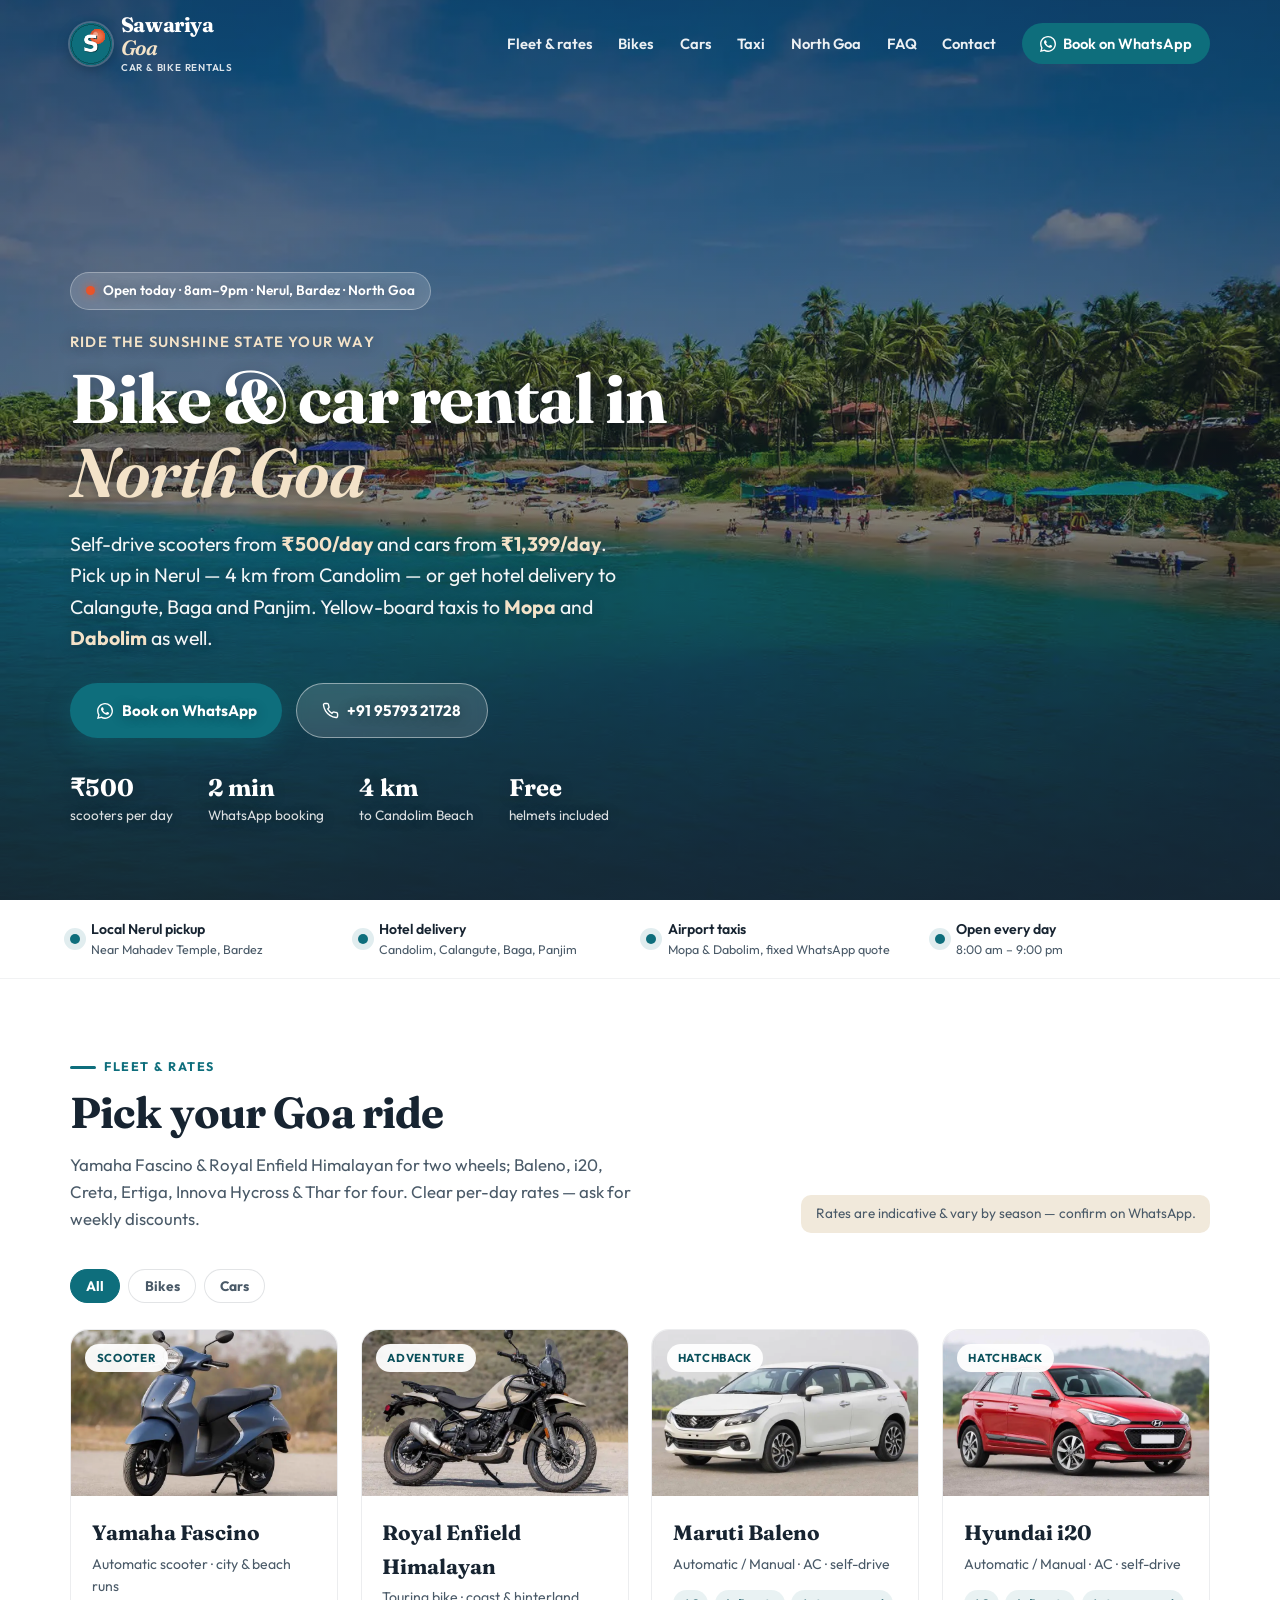
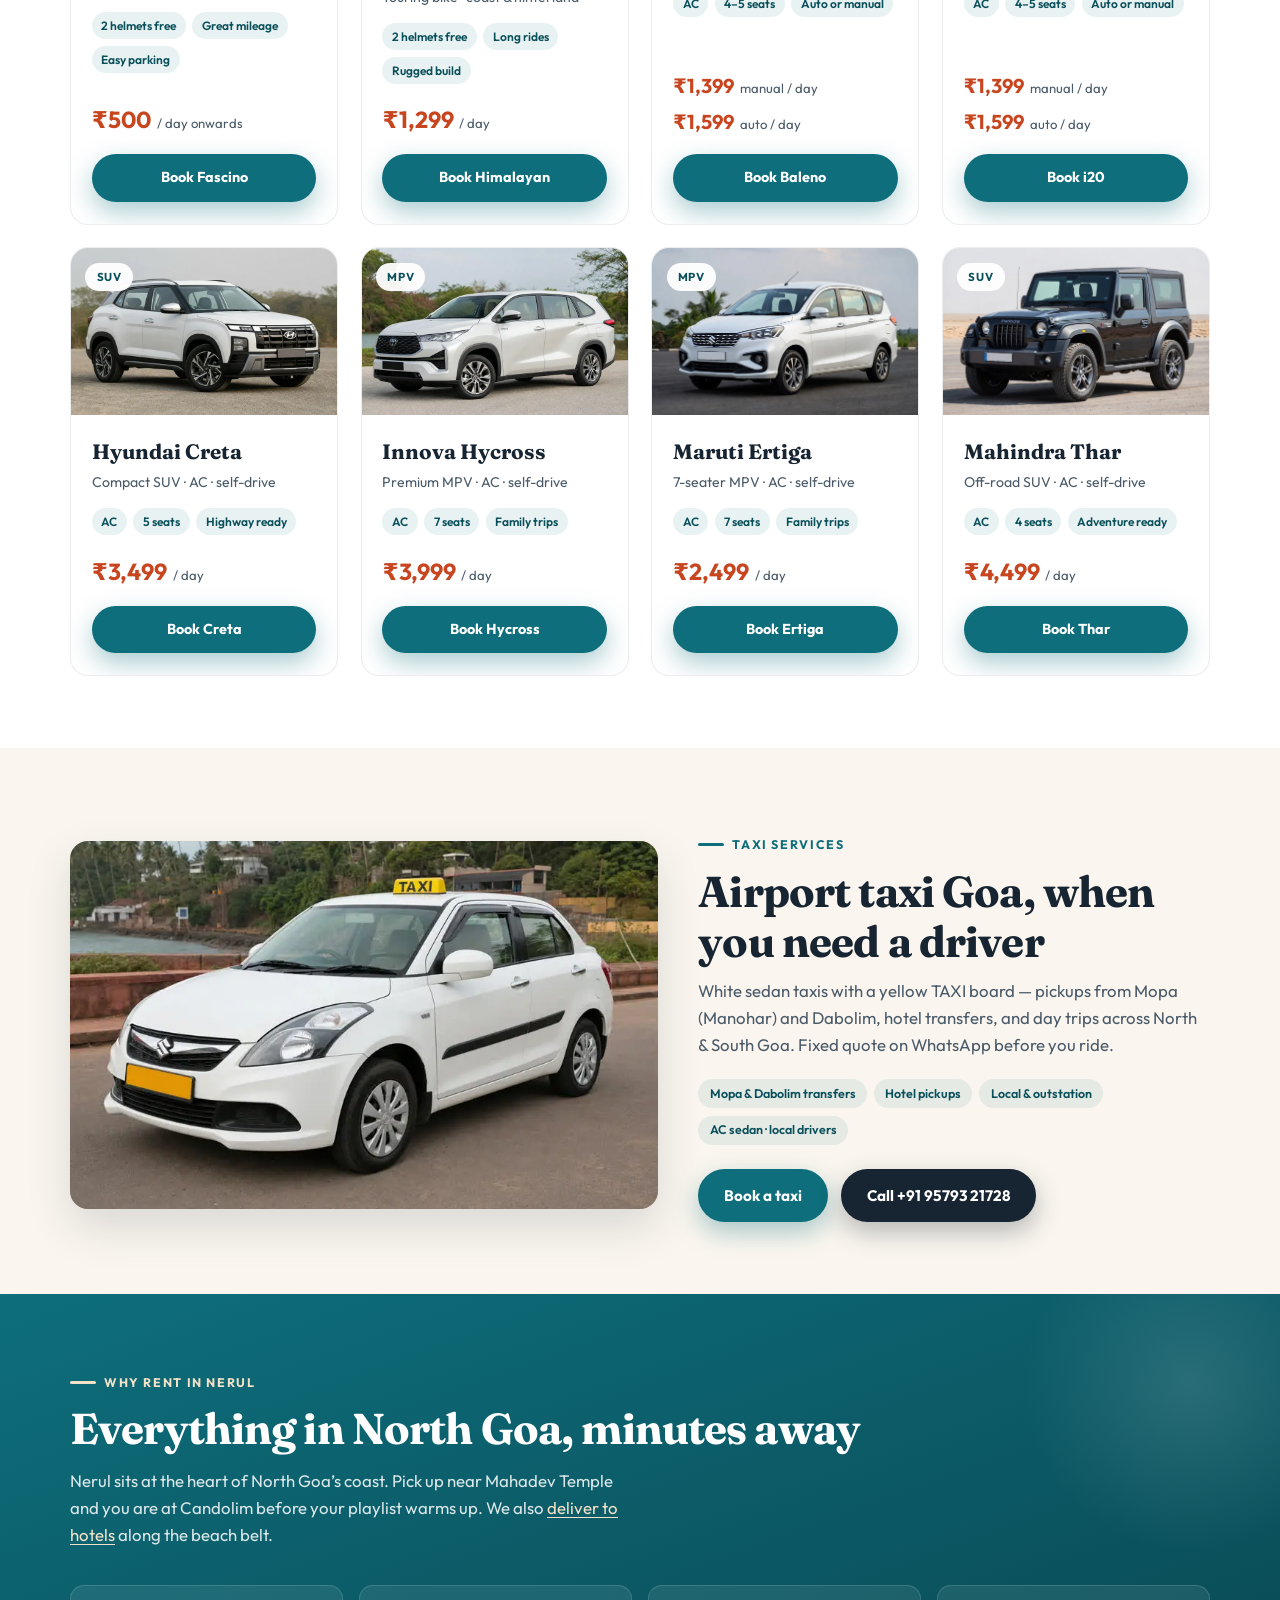
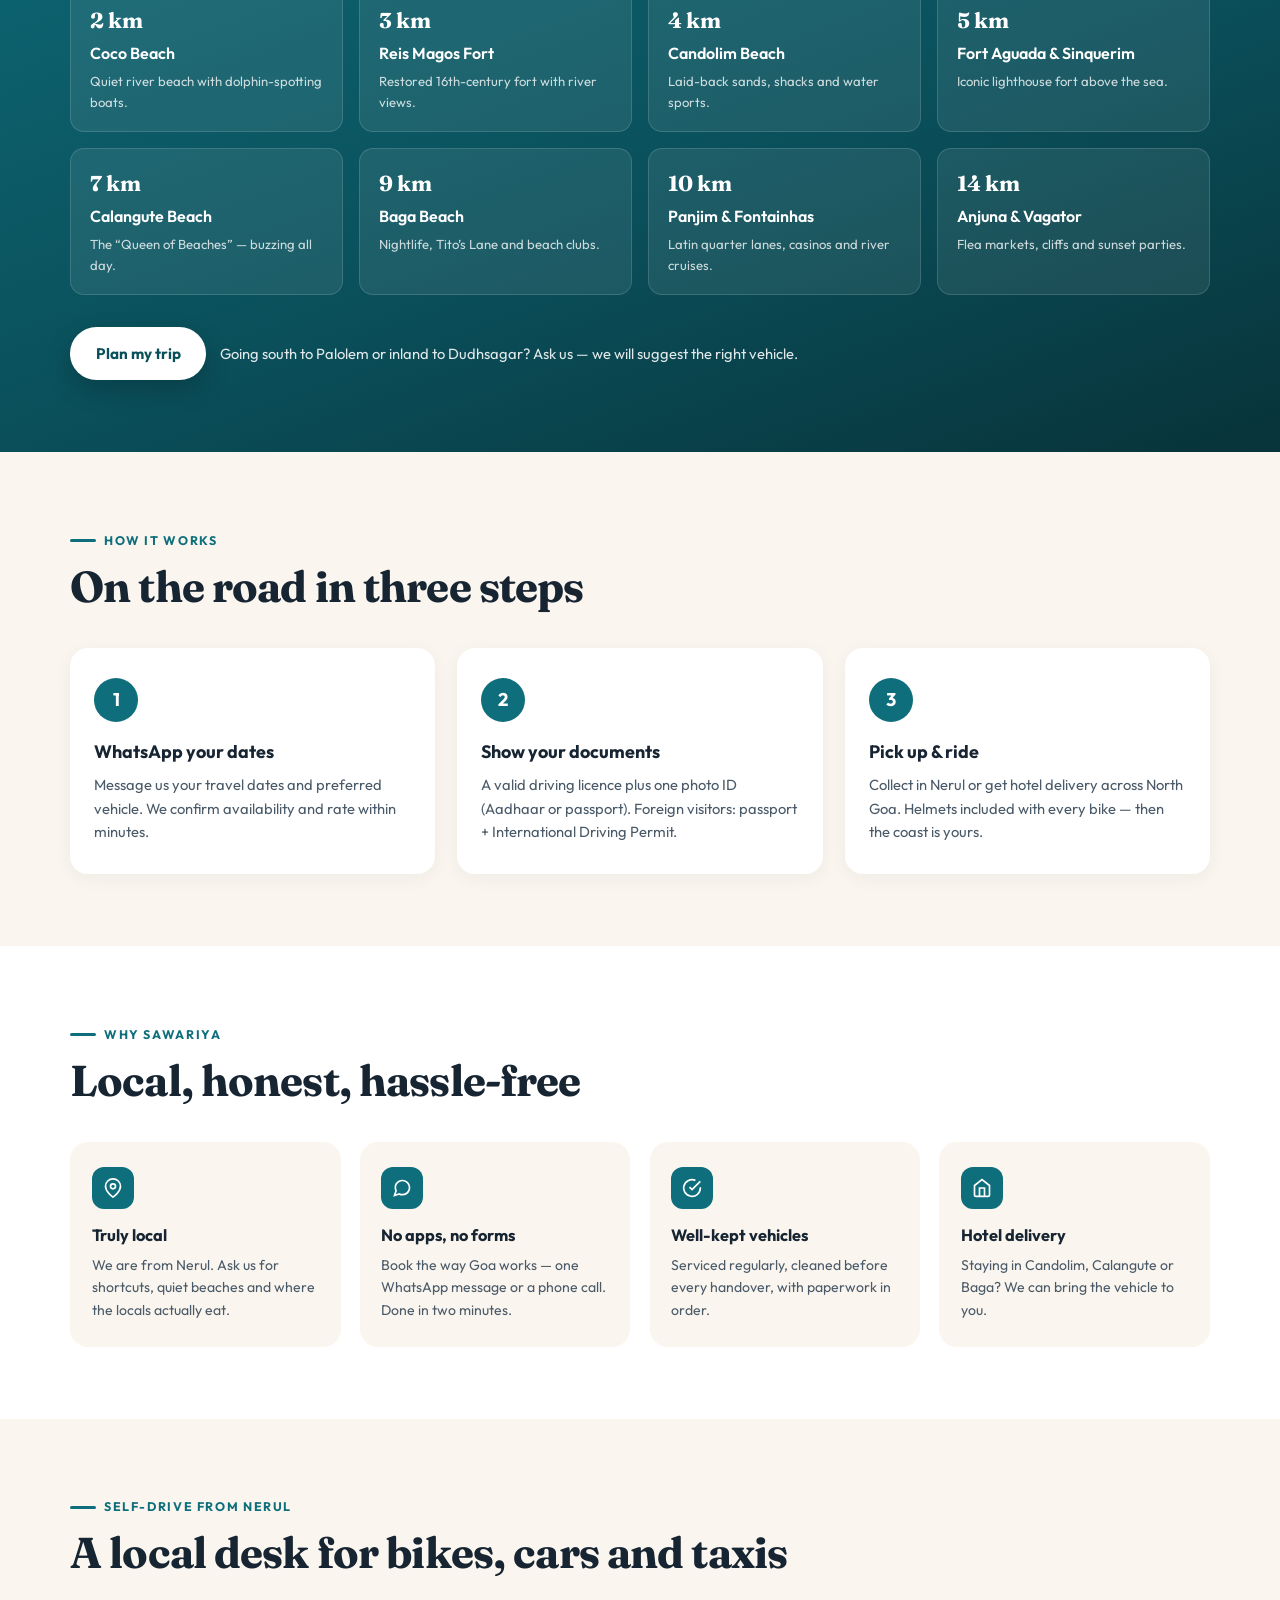
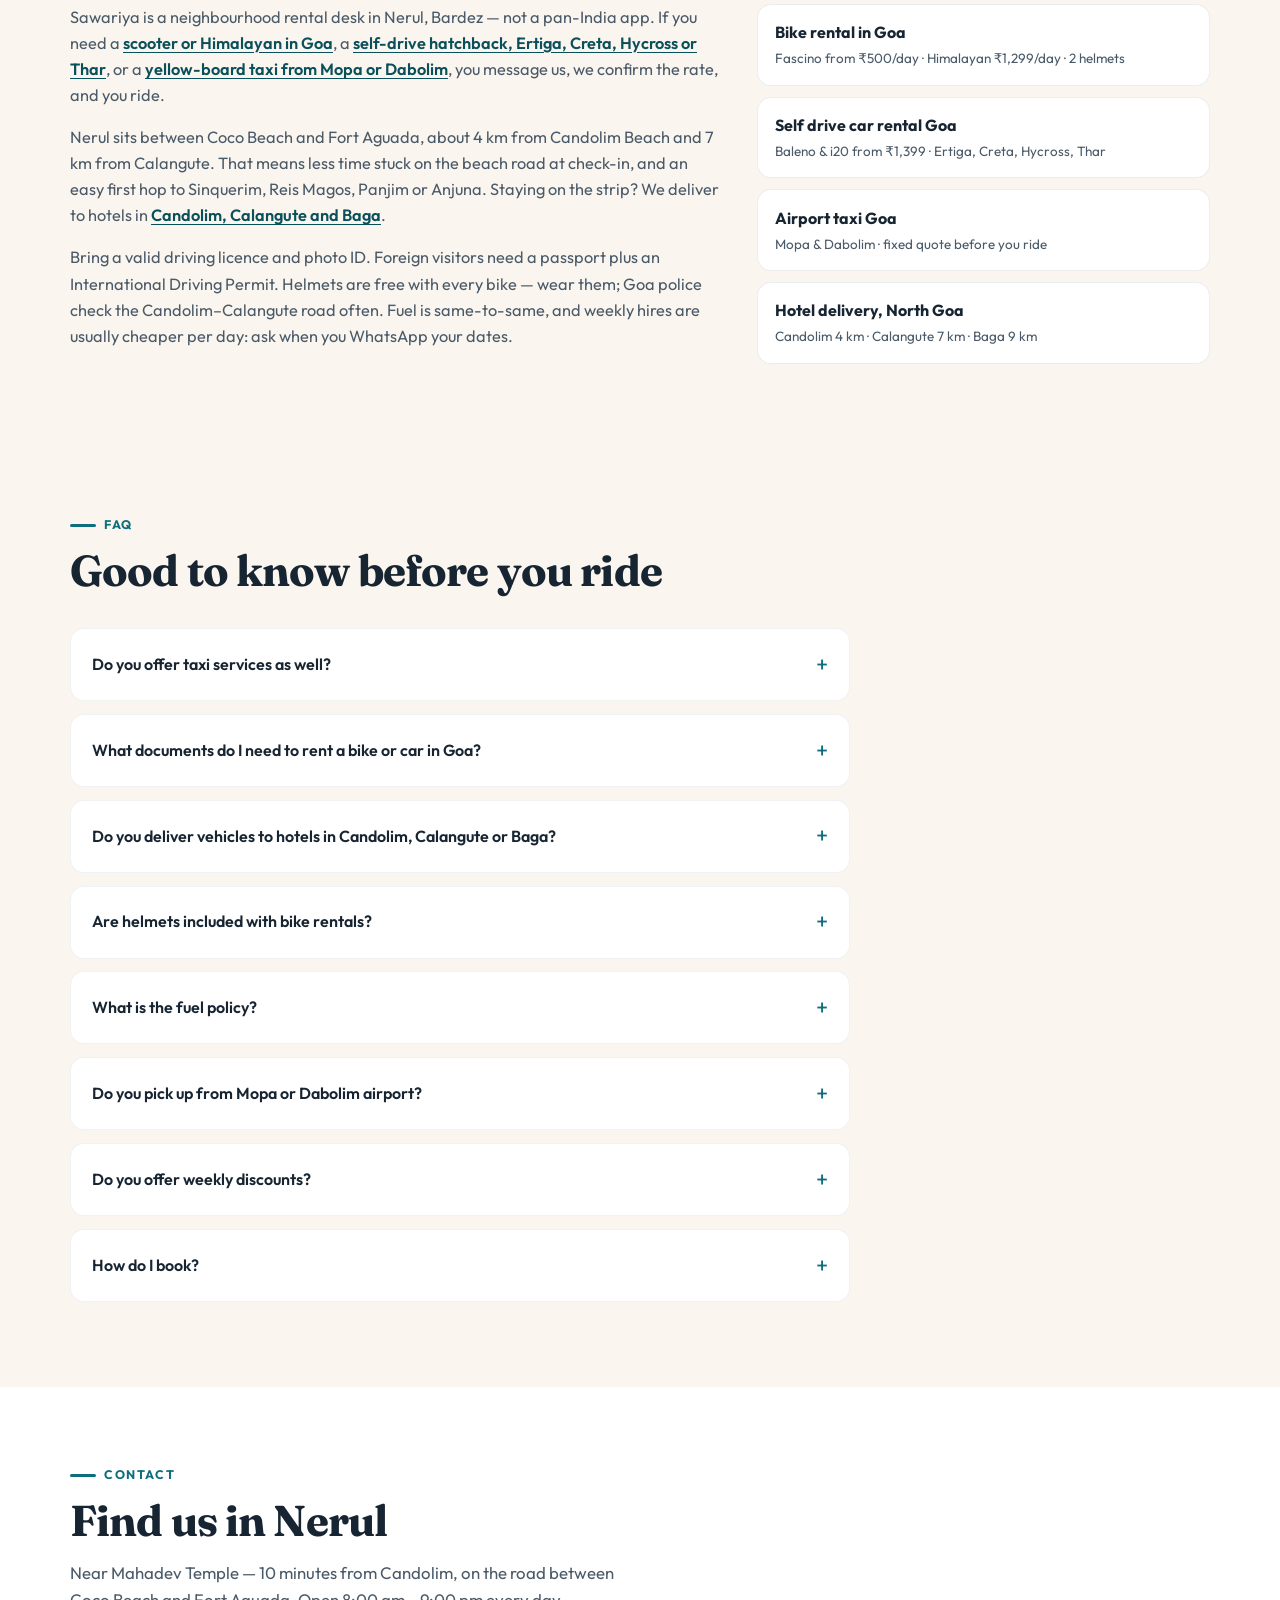
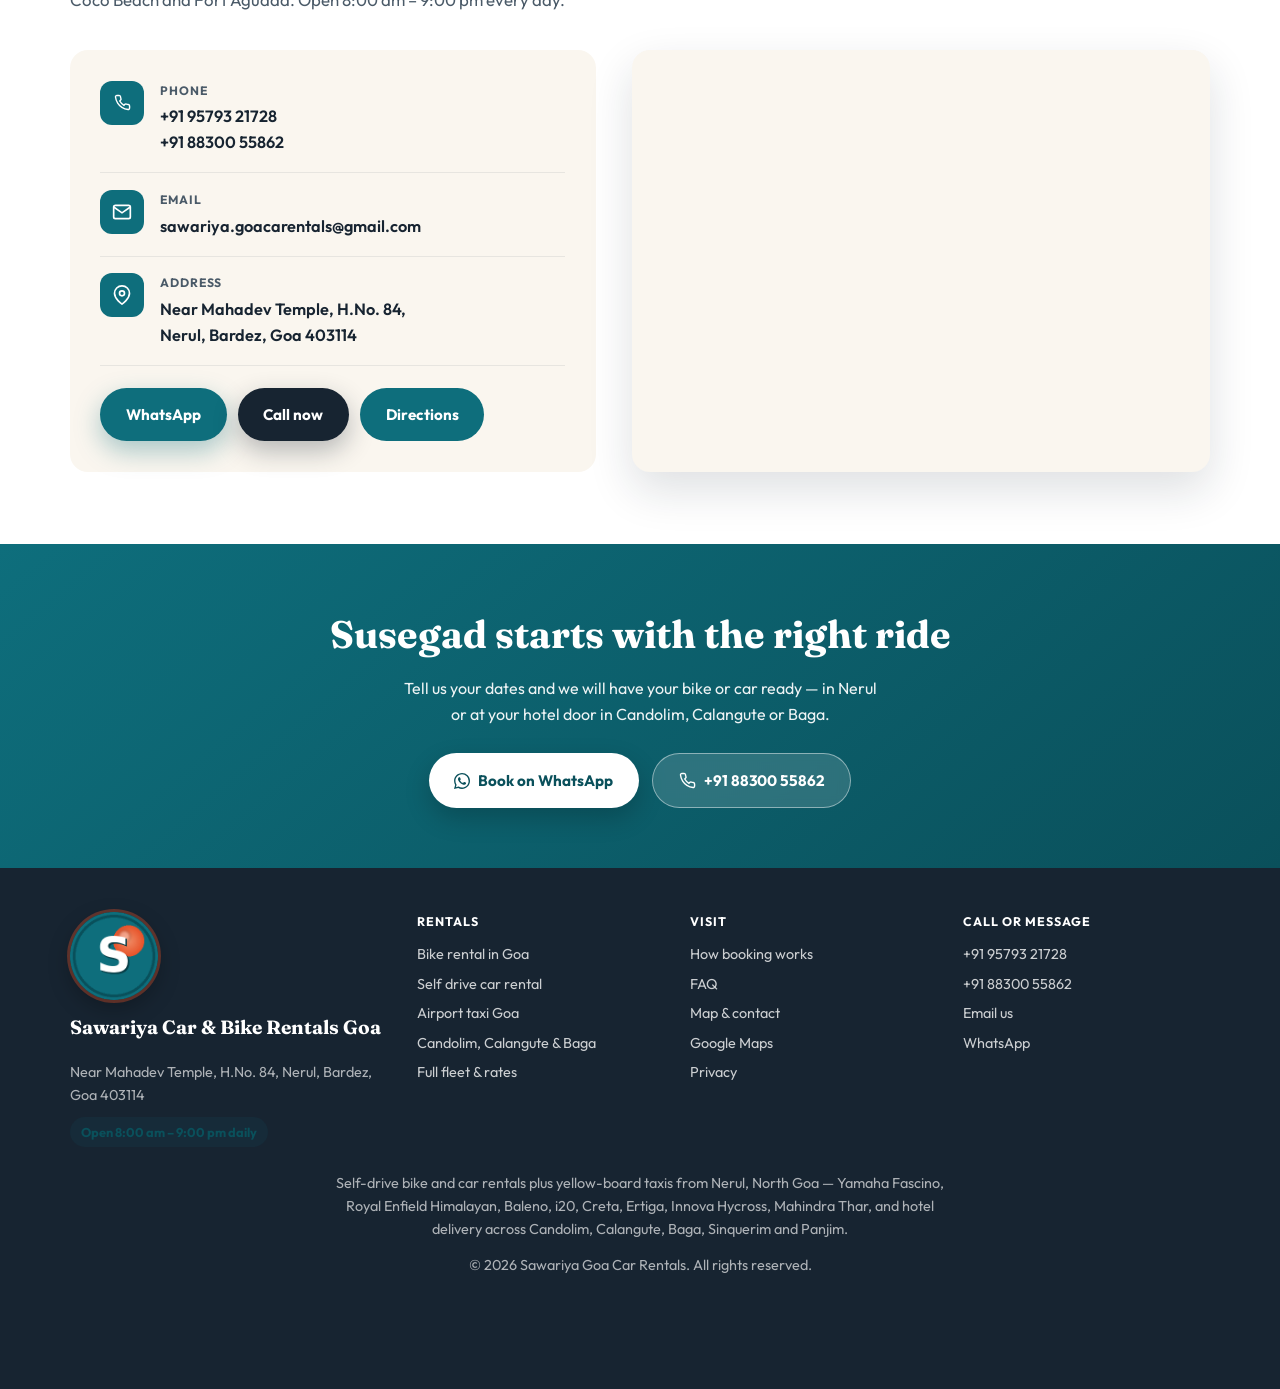
==== commit 4ca97891: "Improve inner-page SEO, self-host fonts, and conversion match. Drop Google Fonts and bogus x-default" ====
--- a/index.html
+++ b/index.html
@@ -41,9 +41,8 @@
   <meta name="twitter:image" content="https://sawariyagoacarentals.com/images/hero-goa.jpg" />
   <meta name="twitter:image:alt" content="North Goa coastline near Candolim and Nerul at golden hour" />
 
-  <link rel="preconnect" href="https://fonts.googleapis.com" />
-  <link rel="preconnect" href="https://fonts.gstatic.com" crossorigin />
-  <link href="https://fonts.googleapis.com/css2?family=Outfit:wght@400;600;700&amp;family=Fraunces:ital,wght@0,700;1,600&amp;display=swap" rel="stylesheet" />
+  <link rel="preload" as="font" type="font/woff2" href="/fonts/outfit-400.woff2" crossorigin />
+  <link rel="preload" as="font" type="font/woff2" href="/fonts/fraunces-700.woff2" crossorigin />
   <link rel="preload" as="image" type="image/webp" href="images/hero-goa.webp" imagesrcset="images/hero-goa-800.webp 800w, images/hero-goa.webp 1600w" imagesizes="100vw" fetchpriority="high" />
   <link rel="stylesheet" href="styles.css" />
   
@@ -88,6 +87,7 @@
           "closes": "21:00"
         },
         "hasMap": "https://maps.google.com/maps?q=15.506216049194336,73.8008041381836&z=17",
+        "sameAs": ["https://maps.google.com/maps?q=15.506216049194336,73.8008041381836&z=17"],
         "knowsLanguage": ["en", "hi", "mr", "kok"],
         "makesOffer": [
           {"@type": "Offer", "name": "Yamaha Fascino scooter rental", "price": "500", "priceCurrency": "INR", "availability": "https://schema.org/InStock"},
@@ -188,7 +188,7 @@
         <li><a href="candolim-calangute-baga.html">North Goa</a></li>
         <li><a href="index.html#faq">FAQ</a></li>
         <li><a href="index.html#contact">Contact</a></li>
-        <li><a class="nav-cta" href="https://wa.me/919579321728?text=Hi%20Sawariya!%20I%27d%20like%20to%20rent%20a%20vehicle%20in%20Goa." target="_blank" rel="noopener noreferrer">
+        <li><a class="nav-cta" data-cta="nav" href="https://wa.me/919579321728?text=Hi%20Sawariya!%20I%27d%20like%20to%20rent%20a%20vehicle%20in%20Goa." target="_blank" rel="noopener noreferrer">
           <svg width="16" height="16" viewBox="0 0 24 24" fill="currentColor" aria-hidden="true"><path d="M17.5 14.4c-.3-.15-1.76-.87-2.03-.97-.27-.1-.47-.15-.67.15-.2.3-.77.96-.94 1.16-.17.2-.35.22-.65.07-.3-.15-1.26-.46-2.4-1.48-.88-.79-1.48-1.76-1.65-2.06-.17-.3-.02-.46.13-.61.14-.13.3-.35.45-.52.15-.17.2-.3.3-.5.1-.2.05-.37-.02-.52-.08-.15-.67-1.62-.92-2.22-.24-.58-.49-.5-.67-.51h-.57c-.2 0-.52.07-.8.37-.27.3-1.04 1.02-1.04 2.5 0 1.47 1.07 2.9 1.22 3.1.15.2 2.1 3.2 5.1 4.49.71.3 1.27.49 1.7.63.72.23 1.37.2 1.88.12.58-.09 1.76-.72 2-1.42.25-.7.25-1.29.18-1.42-.08-.12-.28-.2-.58-.35zM12.05 21.8h-.01a9.87 9.87 0 0 1-5.03-1.38l-.36-.21-3.74.98 1-3.65-.24-.37a9.82 9.82 0 0 1-1.51-5.26c0-5.44 4.43-9.87 9.89-9.87a9.8 9.8 0 0 1 6.99 2.9 9.82 9.82 0 0 1 2.89 6.99c0 5.44-4.44 9.87-9.88 9.87zm8.4-18.28A11.8 11.8 0 0 0 12.04 0C5.46 0 .1 5.35.1 11.93c0 2.1.55 4.16 1.6 5.97L0 24l6.24-1.64a11.93 11.93 0 0 0 5.8 1.48h.01c6.58 0 11.94-5.35 11.94-11.93 0-3.19-1.24-6.19-3.54-8.39z"/></svg>
           Book on WhatsApp
         </a></li>
@@ -687,7 +687,7 @@
 
   <nav class="action-bar" aria-label="Quick contact">
     <a class="ab-call" href="tel:+919579321728"><svg width="17" height="17" viewBox="0 0 24 24" fill="none" stroke="currentColor" stroke-width="2" aria-hidden="true"><path d="M22 16.92v3a2 2 0 0 1-2.18 2 19.79 19.79 0 0 1-8.63-3.07 19.5 19.5 0 0 1-6-6 19.79 19.79 0 0 1-3.07-8.67A2 2 0 0 1 4.11 2h3a2 2 0 0 1 2 1.72c.127.96.361 1.903.7 2.81a2 2 0 0 1-.45 2.11L8.09 9.91a16 16 0 0 0 6 6l1.27-1.27a2 2 0 0 1 2.11-.45c.907.339 1.85.573 2.81.7A2 2 0 0 1 22 16.92z"/></svg> Call</a>
-    <a class="ab-wa" href="https://wa.me/919579321728?text=Hi%20Sawariya!%20I%27d%20like%20to%20rent%20a%20vehicle." target="_blank" rel="noopener noreferrer"><svg width="16" height="16" viewBox="0 0 24 24" fill="currentColor" aria-hidden="true"><path d="M17.5 14.4c-.3-.15-1.76-.87-2.03-.97-.27-.1-.47-.15-.67.15-.2.3-.77.96-.94 1.16-.17.2-.35.22-.65.07-.3-.15-1.26-.46-2.4-1.48-.88-.79-1.48-1.76-1.65-2.06-.17-.3-.02-.46.13-.61.14-.13.3-.35.45-.52.15-.17.2-.3.3-.5.1-.2.05-.37-.02-.52-.08-.15-.67-1.62-.92-2.22-.24-.58-.49-.5-.67-.51h-.57c-.2 0-.52.07-.8.37-.27.3-1.04 1.02-1.04 2.5 0 1.47 1.07 2.9 1.22 3.1.15.2 2.1 3.2 5.1 4.49.71.3 1.27.49 1.7.63.72.23 1.37.2 1.88.12.58-.09 1.76-.72 2-1.42.25-.7.25-1.29.18-1.42-.08-.12-.28-.2-.58-.35zM12.05 21.8h-.01a9.87 9.87 0 0 1-5.03-1.38l-.36-.21-3.74.98 1-3.65-.24-.37a9.82 9.82 0 0 1-1.51-5.26c0-5.44 4.43-9.87 9.89-9.87a9.8 9.8 0 0 1 6.99 2.9 9.82 9.82 0 0 1 2.89 6.99c0 5.44-4.44 9.87-9.88 9.87zm8.4-18.28A11.8 11.8 0 0 0 12.04 0C5.46 0 .1 5.35.1 11.93c0 2.1.55 4.16 1.6 5.97L0 24l6.24-1.64a11.93 11.93 0 0 0 5.8 1.48h.01c6.58 0 11.94-5.35 11.94-11.93 0-3.19-1.24-6.19-3.54-8.39z"/></svg> WhatsApp</a>
+    <a class="ab-wa" data-cta="sticky-bar" href="https://wa.me/919579321728?text=Hi%20Sawariya!%20I%27d%20like%20to%20rent%20a%20vehicle." target="_blank" rel="noopener noreferrer"><svg width="16" height="16" viewBox="0 0 24 24" fill="currentColor" aria-hidden="true"><path d="M17.5 14.4c-.3-.15-1.76-.87-2.03-.97-.27-.1-.47-.15-.67.15-.2.3-.77.96-.94 1.16-.17.2-.35.22-.65.07-.3-.15-1.26-.46-2.4-1.48-.88-.79-1.48-1.76-1.65-2.06-.17-.3-.02-.46.13-.61.14-.13.3-.35.45-.52.15-.17.2-.3.3-.5.1-.2.05-.37-.02-.52-.08-.15-.67-1.62-.92-2.22-.24-.58-.49-.5-.67-.51h-.57c-.2 0-.52.07-.8.37-.27.3-1.04 1.02-1.04 2.5 0 1.47 1.07 2.9 1.22 3.1.15.2 2.1 3.2 5.1 4.49.71.3 1.27.49 1.7.63.72.23 1.37.2 1.88.12.58-.09 1.76-.72 2-1.42.25-.7.25-1.29.18-1.42-.08-.12-.28-.2-.58-.35zM12.05 21.8h-.01a9.87 9.87 0 0 1-5.03-1.38l-.36-.21-3.74.98 1-3.65-.24-.37a9.82 9.82 0 0 1-1.51-5.26c0-5.44 4.43-9.87 9.89-9.87a9.8 9.8 0 0 1 6.99 2.9 9.82 9.82 0 0 1 2.89 6.99c0 5.44-4.44 9.87-9.88 9.87zm8.4-18.28A11.8 11.8 0 0 0 12.04 0C5.46 0 .1 5.35.1 11.93c0 2.1.55 4.16 1.6 5.97L0 24l6.24-1.64a11.93 11.93 0 0 0 5.8 1.48h.01c6.58 0 11.94-5.35 11.94-11.93 0-3.19-1.24-6.19-3.54-8.39z"/></svg> WhatsApp</a>
   </nav>
   <script src="site.js" defer></script>
 </body>
--- a/styles.css
+++ b/styles.css
@@ -23,6 +23,42 @@
     *, *::before, *::after { box-sizing: border-box; margin: 0; padding: 0; }
     html { scroll-behavior: smooth; }
 
+    @font-face {
+      font-family: "Outfit";
+      src: url("/fonts/outfit-400.woff2") format("woff2");
+      font-weight: 400;
+      font-style: normal;
+      font-display: swap;
+    }
+    @font-face {
+      font-family: "Outfit";
+      src: url("/fonts/outfit-600.woff2") format("woff2");
+      font-weight: 600;
+      font-style: normal;
+      font-display: swap;
+    }
+    @font-face {
+      font-family: "Outfit";
+      src: url("/fonts/outfit-700.woff2") format("woff2");
+      font-weight: 700;
+      font-style: normal;
+      font-display: swap;
+    }
+    @font-face {
+      font-family: "Fraunces";
+      src: url("/fonts/fraunces-700.woff2") format("woff2");
+      font-weight: 700;
+      font-style: normal;
+      font-display: swap;
+    }
+    @font-face {
+      font-family: "Fraunces";
+      src: url("/fonts/fraunces-600-italic.woff2") format("woff2");
+      font-weight: 600;
+      font-style: italic;
+      font-display: swap;
+    }
+
     body {
       font-family: "Outfit", system-ui, sans-serif;
       color: var(--ink);
